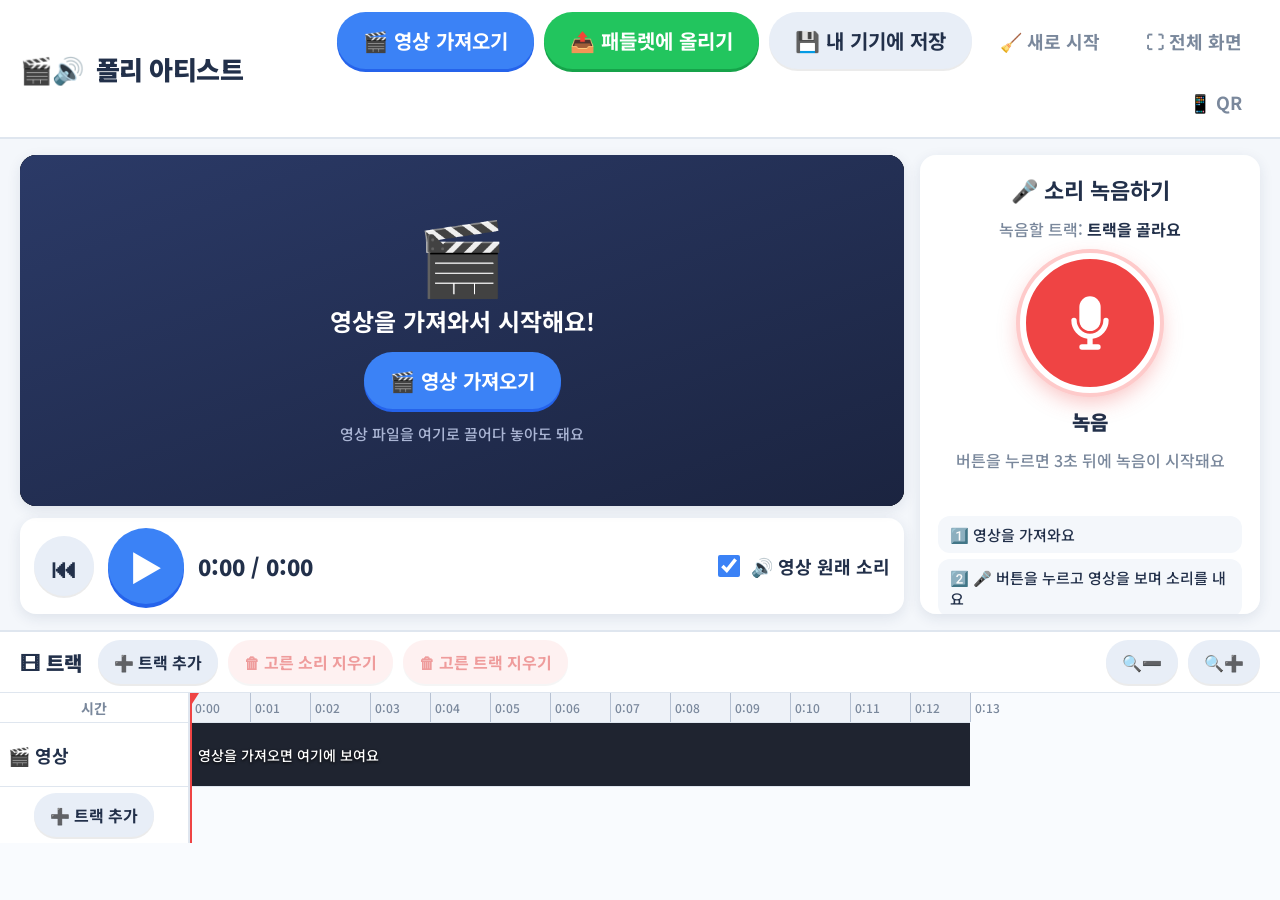
==== foley-artist.html @ 636f71c0 "QR 창에 앱 버전 표시 Co-Authored-By: Claude Fable 5.1 <noreply@anthropic.com> Claude-Session: https://claud" ====
<!DOCTYPE html>
<html lang="ko">
<head>
  <!-- 이 파일은 scripts/build-standalone.py 로 만들어진 단독 실행용입니다. 수정은 index.html / css / js 에서 하세요. -->
  <meta charset="utf-8">
  <meta name="viewport" content="width=device-width, initial-scale=1, maximum-scale=1, user-scalable=no, viewport-fit=cover">
  <meta name="theme-color" content="#3b82f6">
  <meta name="apple-mobile-web-app-capable" content="yes">
  <meta name="mobile-web-app-capable" content="yes">
  <meta name="apple-mobile-web-app-status-bar-style" content="default">
  <meta name="apple-mobile-web-app-title" content="폴리 아티스트">
  <link rel="icon" href="[data-uri]">
  <title>폴리 아티스트 - 영상에 소리 입히기</title>
  <link rel="preconnect" href="https://fonts.googleapis.com">
  <link href="https://fonts.googleapis.com/css2?family=Noto+Sans+KR:wght@500;700;900&display=swap" rel="stylesheet">
  <style>
/* ===== 폴리 아티스트 스타일 ===== */
:root {
  --bg: #f4f7fb;
  --panel: #ffffff;
  --line: #dfe6ef;
  --text: #22304a;
  --muted: #7a889c;
  --blue: #3b82f6;
  --blue-dark: #2563eb;
  --green: #22c55e;
  --green-dark: #16a34a;
  --red: #ef4444;
  --red-dark: #dc2626;
  --yellow: #fbbf24;
  --head-w: 190px;
  --radius: 16px;
  --shadow: 0 4px 14px rgba(30, 50, 90, 0.10);
}

* { box-sizing: border-box; }

html, body {
  height: 100%; margin: 0;
  overscroll-behavior: none;          /* 당겨서 새로고침 막기 */
  touch-action: manipulation;         /* 두 번 탭 확대 막기 */
  -webkit-touch-callout: none;        /* 길게 눌러도 메뉴 안 뜨게 */
  -webkit-tap-highlight-color: transparent;
}

body {
  font-family: "Noto Sans KR", "Apple SD Gothic Neo", "Malgun Gothic", system-ui, sans-serif;
  font-size: 18px;
  font-weight: 500;
  color: var(--text);
  background: var(--bg);
  display: grid;
  grid-template-rows: auto minmax(0, 1fr) min(320px, 30vh);
  grid-template-rows: auto minmax(0, 1fr) min(320px, 30dvh);
  grid-template-columns: minmax(0, 1fr);
  height: 100vh;
  height: 100dvh;
  overflow: hidden;
  -webkit-user-select: none;
  user-select: none;
}

button { font: inherit; cursor: pointer; }
input { font: inherit; }
[hidden] { display: none !important; }

/* ---------- 버튼 ---------- */
.btn {
  border: none;
  border-radius: 999px;
  padding: 10px 18px;
  background: #e8eef7;
  color: var(--text);
  font-weight: 700;
  box-shadow: 0 2px 0 rgba(0,0,0,0.08);
  transition: transform 0.08s ease, filter 0.1s ease;
  white-space: nowrap;
}
.btn:hover { filter: brightness(1.05); }
.btn:active { transform: translateY(2px) scale(0.98); box-shadow: none; }
.btn:disabled { opacity: 0.45; cursor: not-allowed; transform: none; }
.btn-big { font-size: 20px; padding: 14px 26px; }
.btn-small { font-size: 16px; padding: 10px 16px; min-height: 44px; }
.btn-blue { background: var(--blue); color: #fff; box-shadow: 0 3px 0 var(--blue-dark); }
.btn-green { background: var(--green); color: #fff; box-shadow: 0 3px 0 var(--green-dark); }
.btn-red { background: #fee2e2; color: var(--red-dark); }
.btn-ghost { background: transparent; box-shadow: none; color: var(--muted); }
.btn-ghost:hover { background: #e8eef7; }
.btn-round {
  width: 60px; height: 60px; border-radius: 50%;
  font-size: 26px; padding: 0; display: grid; place-items: center;
}
.btn-play { width: 76px; height: 76px; font-size: 34px; background: var(--blue); color: #fff; box-shadow: 0 4px 0 var(--blue-dark); }

/* ---------- 상단 바 ---------- */
.topbar {
  display: flex; align-items: center; justify-content: space-between; gap: 12px;
  padding: 12px 20px;
  background: var(--panel);
  border-bottom: 2px solid var(--line);
}
.logo { font-size: 26px; font-weight: 900; letter-spacing: -0.5px; white-space: nowrap; }
.logo-emoji { margin-right: 6px; }
.topbar-actions { display: flex; gap: 10px; align-items: center; flex-wrap: wrap; justify-content: flex-end; }

/* ---------- 작업 공간 ---------- */
.workspace {
  display: grid;
  grid-template-columns: 1fr 340px;
  gap: 16px;
  padding: 16px 20px;
  min-height: 0;
  min-width: 0;
}

.video-area { display: flex; flex-direction: column; gap: 12px; min-height: 0; }

/* 영상 무대: 남는 공간 전체. 그 안에서 .video-frame 이 영상 비율 그대로 최대 크기로 놓임 */
.video-stage {
  flex: 1; min-height: 0; min-width: 0;
  display: grid; place-items: center;
}
.video-frame {
  position: relative;
  width: 100%; height: 100%;        /* 영상이 없을 때는 무대를 다 채움. 영상이 오면 JS가 비율대로 크기를 정함 */
  background: #14161c;
  border-radius: var(--radius);
  overflow: hidden;
  box-shadow: var(--shadow);
  display: grid; place-items: center;
}
.video-frame.dragover { outline: 5px dashed var(--yellow); outline-offset: -5px; }
#video { width: 100%; height: 100%; max-width: 100%; max-height: 100%; object-fit: contain; object-position: center; display: block; background: #14161c; }
.video-frame:fullscreen { border-radius: 0; }

.video-empty {
  position: absolute; inset: 0;
  display: flex; flex-direction: column; align-items: center; justify-content: center; gap: 14px;
  color: #fff; text-align: center;
  background: linear-gradient(160deg, #2b3a67, #1b2440);
}
.big-emoji { font-size: 72px; line-height: 1; }
.empty-title { font-size: 24px; font-weight: 700; margin: 0; }
.hint { color: #aab5d4; font-size: 15px; margin: 0; }

.countdown {
  position: absolute; inset: 0;
  display: grid; place-items: center;
  font-size: 160px; font-weight: 900; color: #fff;
  text-shadow: 0 6px 30px rgba(0,0,0,0.6);
  background: rgba(0,0,0,0.35);
  animation: pop 1s ease-in-out infinite;
}
@keyframes pop { 0% { transform: scale(0.7); opacity: 0.4; } 30% { transform: scale(1.1); opacity: 1; } 100% { transform: scale(1); opacity: 1; } }

.rec-badge {
  position: absolute; top: 14px; left: 14px;
  background: var(--red); color: #fff;
  padding: 6px 14px; border-radius: 999px; font-weight: 900;
  animation: blink 1s steps(2, start) infinite;
}
@keyframes blink { to { visibility: hidden; } }

.transport {
  display: flex; align-items: center; gap: 14px;
  padding: 10px 14px;
  background: var(--panel);
  border-radius: var(--radius);
  box-shadow: var(--shadow);
}
.time { font-size: 22px; font-weight: 900; font-variant-numeric: tabular-nums; min-width: 120px; }
.toggle { margin-left: auto; display: flex; align-items: center; gap: 8px; cursor: pointer; font-weight: 700; }
.toggle input { width: 22px; height: 22px; accent-color: var(--blue); }

/* ---------- 녹음 패널 ---------- */
.record-panel {
  background: var(--panel);
  border-radius: var(--radius);
  box-shadow: var(--shadow);
  padding: 18px;
  display: flex; flex-direction: column; align-items: center; gap: 12px;
  overflow: auto;
}
.record-panel h2 { margin: 0; font-size: 22px; flex: 0 0 auto; }
.record-panel > p { flex: 0 0 auto; }
.record-target { margin: 0; color: var(--muted); font-size: 16px; text-align: center; }
.record-target span { color: var(--text); font-weight: 700; }

.record-btn {
  width: 140px; height: 140px; border-radius: 50%;
  border: 6px solid #fff;
  background: var(--red);
  box-shadow: 0 0 0 4px #fecaca, 0 8px 22px rgba(239, 68, 68, 0.35);
  display: flex; align-items: center; justify-content: center;
  flex: 0 0 auto;                      /* 패널이 낮아도 찌그러지지 않게 */
  padding: 0; position: relative;
  transition: transform 0.12s ease, background 0.2s ease;
}
.record-btn:hover { background: #f05252; }
.record-btn:active { transform: scale(0.94); }
.record-btn svg { width: 64px; height: 64px; fill: #fff; display: block; }
.record-btn .stop-icon { display: none; }
.record-btn.armed { animation: pulse 1s ease-in-out infinite; }
.record-btn.recording {
  background: #1f2937;
  animation: ring 1.2s ease-out infinite;
}
.record-btn.recording .mic-icon { display: none; }
.record-btn.recording .stop-icon { display: block; fill: var(--red); }
@keyframes pulse { 0%, 100% { transform: scale(1); } 50% { transform: scale(1.06); } }
@keyframes ring {
  0%   { box-shadow: 0 0 0 4px #fecaca, 0 0 0 8px rgba(239, 68, 68, 0.45); }
  100% { box-shadow: 0 0 0 4px #fecaca, 0 0 0 26px rgba(239, 68, 68, 0); }
}
@media (prefers-reduced-motion: reduce) {
  .record-btn.armed, .record-btn.recording, .rec-badge, .countdown { animation: none; }
}
.record-label { margin: 2px 0 0; font-size: 20px; font-weight: 900; }

.record-status { margin: 0; text-align: center; font-size: 16px; color: var(--muted); min-height: 44px; }

.meter { width: 100%; height: 18px; background: #e8eef7; border-radius: 999px; overflow: hidden; }
.meter-fill {
  height: 100%; width: 0%;
  background: linear-gradient(90deg, var(--green), var(--yellow) 70%, var(--red));
  transition: width 0.06s linear;
}

.tips { width: 100%; display: flex; flex-direction: column; gap: 6px; margin-top: auto; }
.tip { background: #f4f7fb; border-radius: 12px; padding: 8px 12px; font-size: 15px; }

/* ---------- 타임라인 ---------- */
.timeline-area {
  display: flex; flex-direction: column;
  min-width: 0; overflow: hidden;
  background: var(--panel);
  border-top: 2px solid var(--line);
  min-height: 0;
}
.timeline-toolbar {
  display: flex; align-items: center; gap: 10px;
  padding: 8px 20px;
  border-bottom: 1px solid var(--line);
}
.tl-title { font-weight: 900; font-size: 20px; margin-right: 6px; }
.spacer { flex: 1; }

.timeline-scroll { flex: 1; min-height: 0; overflow: auto; position: relative; background: #f9fbfe; touch-action: pan-x pan-y; -webkit-overflow-scrolling: touch; }
.timeline-inner { position: relative; min-width: 100%; }

.row { display: flex; position: relative; }
.track-head {
  position: sticky; left: 0; z-index: 6;
  width: var(--head-w); flex: 0 0 var(--head-w);
  background: #fff;
  border-right: 2px solid var(--line);
  border-bottom: 1px solid var(--line);
  display: flex; align-items: center; gap: 6px;
  padding: 6px 8px;
  font-weight: 700;
}
.lane {
  position: relative; flex: 0 0 auto;
  border-bottom: 1px solid var(--line);
  background-image: linear-gradient(90deg, rgba(0,0,0,0.05) 1px, transparent 1px);
}

.ruler-row { height: 30px; }
.ruler-head { font-size: 14px; color: var(--muted); justify-content: center; }
.ruler { background: #eef2f8; cursor: pointer; }
.tick { position: absolute; top: 0; bottom: 0; border-left: 1px solid #b7c2d3; font-size: 12px; color: var(--muted); padding-left: 4px; line-height: 30px; }

.video-row { height: 64px; }
.video-lane { background: #1f2430; cursor: pointer; overflow: hidden; }
.thumb { position: absolute; top: 0; height: 100%; object-fit: cover; opacity: 0.9; border-right: 1px solid rgba(255,255,255,0.15); }
.video-label { position: absolute; left: 8px; top: 50%; transform: translateY(-50%); color: #fff; font-size: 14px; pointer-events: none; text-shadow: 0 1px 3px #000; }

.track-row { height: 76px; }
.track-row.drop-target .lane { background-color: #fff7cc; }
.track-head.selected { background: #e6f0ff; box-shadow: inset 4px 0 0 var(--blue); }
.icon-btn { border: none; background: #f1f5fb; width: 44px; height: 44px; border-radius: 12px; font-size: 24px; padding: 0; flex: 0 0 auto; }
.icon-btn:active { transform: scale(0.95); }
.track-name {
  flex: 1; min-width: 0; border: none; background: transparent;
  font-weight: 700; font-size: 15px; padding: 2px 4px; border-radius: 6px;
  color: var(--text);
}
.track-name:focus { outline: 2px solid var(--blue); background: #fff; }
.track-btns { display: flex; flex-direction: row; gap: 4px; }
.mini-btn { border: none; background: #f1f5fb; font-size: 20px; width: 40px; height: 40px; padding: 0; border-radius: 10px; line-height: 1; flex: 0 0 auto; }
.mini-btn:hover { background: #e8eef7; }
.track-lane { cursor: pointer; }

.clip {
  position: absolute; top: 6px; bottom: 6px;
  border-radius: 12px;
  overflow: hidden;
  border: 3px solid rgba(0,0,0,0.12);
  cursor: grab;
  touch-action: none;
  box-shadow: 0 2px 6px rgba(0,0,0,0.12);
}
.clip.selected { border-color: var(--blue); box-shadow: 0 0 0 3px rgba(59,130,246,0.35); }
.clip.dragging { cursor: grabbing; opacity: 0.85; z-index: 3; }
.clip canvas { position: absolute; inset: 0; width: 100%; height: 100%; pointer-events: none; }
.clip-handle {
  position: absolute; top: 0; bottom: 0; width: 16px;
  cursor: ew-resize; touch-action: none; z-index: 2;
  display: flex; align-items: center; justify-content: center;
}
.clip-handle::after {
  content: ""; width: 4px; height: 40%; border-radius: 2px;
  background: rgba(0,0,0,0.35);
}
.clip-handle.left { left: 0; }
.clip-handle.right { right: 0; }
.clip.selected .clip-handle::after { background: var(--blue-dark); width: 5px; }
.clip.trimming { cursor: ew-resize; }
.clip-time {
  position: absolute; right: 8px; bottom: 4px;
  font-size: 12px; font-weight: 700; color: rgba(0,0,0,0.55);
  pointer-events: none; font-variant-numeric: tabular-nums;
}
.clip-label {
  position: absolute; left: 8px; top: 4px;
  font-size: 13px; font-weight: 700; color: rgba(0,0,0,0.7);
  pointer-events: none; white-space: nowrap;
  text-shadow: 0 1px 0 rgba(255,255,255,0.7);
}

.add-row { height: 56px; }
.add-head { justify-content: center; border-bottom: none; }
.add-lane { border-bottom: none; background: transparent; }

.playhead {
  position: absolute; top: 0; bottom: 0;
  width: 3px; margin-left: -1px;
  background: var(--red);
  z-index: 5; pointer-events: none;
}
.playhead-knob {
  position: absolute; top: 0; left: -8px;
  border-left: 9px solid transparent; border-right: 9px solid transparent;
  border-top: 14px solid var(--red);
}

/* ---------- 모달 / 토스트 ---------- */
.modal {
  position: fixed; inset: 0; z-index: 50;
  background: rgba(20, 30, 50, 0.45);
  display: grid; place-items: center;
}
.modal-box {
  background: #fff; border-radius: 24px; padding: 28px 32px;
  min-width: 340px; max-width: 90vw;
  box-shadow: 0 20px 50px rgba(0,0,0,0.3);
  display: flex; flex-direction: column; gap: 20px; align-items: center;
}
.modal-text { margin: 0; font-size: 22px; font-weight: 700; text-align: center; line-height: 1.5; }
.modal-text small { font-size: 16px; color: var(--muted); font-weight: 500; }
.modal-btns { display: flex; gap: 12px; }
.icon-grid {
  display: grid; grid-template-columns: repeat(6, 1fr); gap: 10px;
  max-width: 440px; max-height: 50vh; overflow: auto; padding: 4px;
}
.icon-choice {
  border: 3px solid transparent; background: #f1f5fb; border-radius: 14px;
  font-size: 34px; width: 60px; height: 60px; padding: 0; display: grid; place-items: center;
}
.icon-choice:active { transform: scale(0.92); }
.icon-choice.current { border-color: var(--blue); background: #e6f0ff; }
.qr-box { max-width: 420px; }
.qr-code { display: grid; place-items: center; background: #fff; padding: 8px; border-radius: 12px; }
.qr-code svg { width: min(60vw, 320px); height: auto; }
.qr-url-label { font-size: 14px; color: var(--muted); align-self: flex-start; }
.qr-warn { margin: 0; font-size: 15px; line-height: 1.5; background: #fff7cc; border-radius: 12px; padding: 10px 14px; text-align: left; }
.qr-url { width: 100%; font-size: 15px; padding: 10px 12px; border: 2px solid var(--line); border-radius: 10px; -webkit-user-select: text; user-select: text; }
.padlet-box { max-width: 480px; }
.steps { margin: 0; padding-left: 26px; font-size: 18px; line-height: 1.8; align-self: stretch; }
.padlet-btns { display: flex; flex-direction: column; gap: 10px; width: 100%; }
.padlet-btns .btn { text-align: center; text-decoration: none; display: block; }
.hint-dark { margin: 0; color: var(--muted); font-size: 15px; text-align: center; }
.version-label { margin: 0; font-size: 12px; color: var(--muted); }
.progress { width: 100%; height: 20px; background: #e8eef7; border-radius: 999px; overflow: hidden; }
.progress-fill { height: 100%; width: 0%; background: var(--green); transition: width 0.2s linear; }

.toast {
  position: fixed; left: 50%; bottom: 340px; transform: translateX(-50%);
  background: #1f2937; color: #fff;
  padding: 14px 24px; border-radius: 999px;
  font-size: 20px; font-weight: 700;
  box-shadow: 0 10px 30px rgba(0,0,0,0.3);
  z-index: 60;
  animation: toast-in 0.25s ease;
}
@keyframes toast-in { from { opacity: 0; transform: translate(-50%, 10px); } to { opacity: 1; transform: translate(-50%, 0); } }

/* ---------- 작은 화면 ---------- */
/* 낮은 화면(가로로 든 태블릿): 여백과 조작 버튼을 줄여 영상 공간 확보 */
@media (max-height: 760px) {
  .topbar { padding: 8px 16px; }
  .logo { font-size: 20px; }
  .btn-big { font-size: 17px; padding: 10px 18px; }
  .workspace { padding: 10px 16px; gap: 10px; }
  .video-area { gap: 8px; }
  .transport { padding: 6px 12px; gap: 10px; }
  .btn-round { width: 48px; height: 48px; font-size: 22px; }
  .btn-play { width: 56px; height: 56px; font-size: 26px; }
  .time { font-size: 18px; min-width: 100px; }
  .record-panel { padding: 12px; gap: 8px; }
  .record-panel h2 { font-size: 18px; }
  .record-btn { width: 96px; height: 96px; border-width: 5px; }
  .record-btn svg { width: 44px; height: 44px; }
  .record-label { font-size: 16px; }
  .record-status { min-height: 0; font-size: 14px; }
  .tips { display: none; }
  .timeline-toolbar { padding: 6px 16px; }
  .track-row { height: 64px; }
  .video-row { height: 52px; }
}

@media (max-width: 900px) {
  body { grid-template-rows: auto 1fr min(300px, 34dvh); }
  .topbar { flex-wrap: wrap; }
  .topbar-actions { flex-wrap: wrap; }
  .workspace { grid-template-columns: 1fr; grid-template-rows: auto auto; overflow: auto; }
  .video-stage { height: 52vh; height: 52dvh; flex: 0 0 auto; }
  .record-panel { flex-direction: row; flex-wrap: wrap; justify-content: center; }
  .tips { display: none; }
  .record-btn { width: 104px; height: 104px; }
  .record-btn svg { width: 48px; height: 48px; }
  .logo { font-size: 20px; }
  .btn-big { font-size: 16px; padding: 10px 16px; }
}

</style>
</head>
<body>

  <!-- 상단 바 -->
  <header class="topbar">
    <div class="logo"><span class="logo-emoji">🎬🔊</span> 폴리 아티스트</div>
    <div class="topbar-actions">
      <button id="btn-open-video" class="btn btn-big btn-blue">🎬 영상 가져오기</button>
      <button id="btn-send" class="btn btn-big btn-green">📤 패들렛에 올리기</button>
      <button id="btn-export" class="btn btn-big">💾 내 기기에 저장</button>
      <button id="btn-new" class="btn btn-ghost">🧹 새로 시작</button>
      <button id="btn-fullscreen" class="btn btn-ghost" title="전체 화면">⛶ 전체 화면</button>
      <button id="btn-qr" class="btn btn-ghost" title="접속 QR 보기">📱 QR</button>
    </div>
  </header>

  <!-- 작업 공간: 좌측 영상, 우측 녹음 패널 -->
  <main class="workspace">
    <section class="video-area">
      <div class="video-stage" id="video-stage">
      <div class="video-frame" id="video-frame">
        <video id="video" playsinline preload="auto"></video>

        <div class="video-empty" id="video-empty">
          <div class="big-emoji">🎬</div>
          <p class="empty-title">영상을 가져와서 시작해요!</p>
          <button class="btn btn-big btn-blue" id="btn-open-video-2">🎬 영상 가져오기</button>
          <p class="hint">영상 파일을 여기로 끌어다 놓아도 돼요</p>
        </div>

        <div class="countdown" id="countdown" hidden>3</div>
        <div class="rec-badge" id="rec-badge" hidden>● 녹음 중</div>
      </div>
      </div>

      <div class="transport">
        <button id="btn-start" class="btn btn-round" title="처음으로">⏮</button>
        <button id="btn-play" class="btn btn-round btn-play" title="재생">▶</button>
        <div class="time" id="time-display">0:00 / 0:00</div>
        <label class="toggle">
          <input type="checkbox" id="chk-original" checked>
          <span>🔊 영상 원래 소리</span>
        </label>
      </div>
    </section>

    <aside class="record-panel">
      <h2>🎤 소리 녹음하기</h2>
      <p class="record-target">녹음할 트랙: <span id="record-target">트랙을 골라요</span></p>

      <button id="btn-record" class="record-btn" title="녹음" aria-label="녹음">
        <svg class="mic-icon" viewBox="0 0 24 24" aria-hidden="true"><path d="M12 15a4 4 0 0 0 4-4V6a4 4 0 0 0-8 0v5a4 4 0 0 0 4 4z"/><path d="M19 11a1 1 0 0 0-2 0 5 5 0 0 1-10 0 1 1 0 0 0-2 0 7 7 0 0 0 6 6.92V20H9a1 1 0 0 0 0 2h6a1 1 0 0 0 0-2h-2v-2.08A7 7 0 0 0 19 11z"/></svg>
        <svg class="stop-icon" viewBox="0 0 24 24" aria-hidden="true"><rect x="5" y="5" width="14" height="14" rx="3"/></svg>
      </button>
      <p id="record-label" class="record-label">녹음</p>
      <p id="record-status" class="record-status">버튼을 누르면 3초 뒤에 녹음이 시작돼요</p>

      <div class="meter" title="마이크 소리 크기">
        <div id="meter-fill" class="meter-fill"></div>
      </div>

      <div class="tips">
        <div class="tip">1️⃣ 영상을 가져와요</div>
        <div class="tip">2️⃣ 🎤 버튼을 누르고 영상을 보며 소리를 내요</div>
        <div class="tip">3️⃣ 멈춤 버튼을 누르면 녹음 끝!</div>
        <div class="tip">4️⃣ ▶ 재생해서 들어 봐요</div>
      </div>
    </aside>
  </main>

  <!-- 하단 타임라인 -->
  <section class="timeline-area">
    <div class="timeline-toolbar">
      <span class="tl-title">🎞 트랙</span>
      <button id="btn-add-track" class="btn btn-small">➕ 트랙 추가</button>
      <button id="btn-del-clip" class="btn btn-small btn-red" disabled>🗑 고른 소리 지우기</button>
      <button id="btn-del-track" class="btn btn-small btn-red" disabled>🗑 고른 트랙 지우기</button>
      <span class="spacer"></span>
      <button id="btn-zoom-out" class="btn btn-small" title="작게 보기">🔍➖</button>
      <button id="btn-zoom-in" class="btn btn-small" title="크게 보기">🔍➕</button>
    </div>

    <div class="timeline-scroll" id="timeline-scroll">
      <div class="timeline-inner" id="timeline-inner">
        <div class="row ruler-row">
          <div class="track-head ruler-head">시간</div>
          <div class="lane ruler" id="ruler"></div>
        </div>
        <div class="row video-row">
          <div class="track-head video-head">🎬 영상</div>
          <div class="lane video-lane" id="video-lane"></div>
        </div>
        <div id="tracks"></div>
        <div class="row add-row">
          <div class="track-head add-head">
            <button id="btn-add-track-2" class="btn btn-small">➕ 트랙 추가</button>
          </div>
          <div class="lane add-lane"></div>
        </div>
        <div class="playhead" id="playhead"><div class="playhead-knob"></div></div>
      </div>
    </div>
  </section>

  <!-- 물어보기 창 -->
  <div class="modal" id="modal" hidden>
    <div class="modal-box">
      <p id="modal-text" class="modal-text"></p>
      <div class="modal-btns">
        <button id="modal-ok" class="btn btn-big btn-blue">네</button>
        <button id="modal-cancel" class="btn btn-big btn-ghost">아니요</button>
      </div>
    </div>
  </div>

  <!-- 내보내기 진행 창 -->
  <div class="modal" id="export-overlay" hidden>
    <div class="modal-box">
      <p class="modal-text">⏳ 작품을 만드는 중이에요…<br><small>영상이 끝날 때까지 잠깐 기다려요</small></p>
      <div class="progress"><div id="export-progress" class="progress-fill"></div></div>
      <div class="modal-btns">
        <button id="export-cancel" class="btn btn-ghost">그만두기</button>
      </div>
    </div>
  </div>

  <!-- 트랙 그림 고르기 -->
  <div class="modal" id="icon-modal" hidden>
    <div class="modal-box">
      <p class="modal-text">트랙 그림을 골라요</p>
      <div class="icon-grid" id="icon-grid"></div>
      <div class="modal-btns">
        <button id="icon-cancel" class="btn btn-big btn-ghost">닫기</button>
      </div>
    </div>
  </div>

  <!-- 접속 QR -->
  <div class="modal" id="qr-modal" hidden>
    <div class="modal-box qr-box">
      <p class="modal-text">📱 QR을 찍으면 이 앱이 열려요</p>
      <div id="qr-code" class="qr-code"></div>
      <p id="qr-warn" class="qr-warn" hidden>⚠️ 지금은 파일을 내 컴퓨터에서 직접 연 상태라, 이 주소로는 다른 기기가 들어올 수 없어요.<br>앱을 인터넷에 올린 주소(예: https://…github.io/Foley-artist/)를 아래에 적으면 QR이 만들어져요.</p>
      <label class="qr-url-label" for="qr-url">앱 주소 (학생이 들어올 주소)</label>
      <input id="qr-url" class="qr-url" type="url" placeholder="https://..." spellcheck="false">
      <label class="qr-url-label" for="qr-padlet">패들렛 주소 (선택) · 넣으면 학생 화면에 "패들렛 열기" 버튼이 생겨요</label>
      <input id="qr-padlet" class="qr-url" type="url" placeholder="https://padlet.com/..." spellcheck="false">
      <div class="modal-btns">
        <button id="qr-close" class="btn btn-big btn-blue">닫기</button>
      </div>
      <p class="version-label">앱 버전 <span id="app-version"></span></p>
    </div>
  </div>

  <!-- 패들렛에 올리기 안내 -->
  <div class="modal" id="padlet-modal" hidden>
    <div class="modal-box padlet-box">
      <p class="modal-text">🎉 작품 파일을 저장했어요!</p>
      <ol class="steps">
        <li><b>패들렛</b>을 열어요</li>
        <li><b>➕</b> 버튼을 누르고 <b>파일 올리기</b>를 골라요</li>
        <li>방금 저장한 <b>폴리아티스트_작품</b> 파일을 골라요</li>
      </ol>
      <div class="padlet-btns">
        <a id="padlet-open" class="btn btn-big btn-blue" target="_blank" rel="noopener" hidden>🌐 패들렛 열기</a>
        <button id="padlet-save" class="btn btn-big">💾 파일 다시 저장</button>
      </div>
      <p id="padlet-nolink" class="hint-dark" hidden>선생님이 알려 준 패들렛 주소로 들어가서 올려요</p>
      <div class="modal-btns">
        <button id="padlet-close" class="btn btn-ghost">닫기</button>
      </div>
    </div>
  </div>

  <!-- 보내기 진행 -->
  <div class="modal" id="send-overlay" hidden>
    <div class="modal-box">
      <p class="modal-text" id="send-text">🎬 작품을 만드는 중이에요…</p>
      <div class="progress"><div id="send-progress" class="progress-fill"></div></div>
      <div class="modal-btns">
        <button id="send-cancel" class="btn btn-ghost">그만두기</button>
      </div>
    </div>
  </div>

  <div id="toast" class="toast" hidden></div>
  <input type="file" id="file-input" accept="video/*" hidden>

  <script>
//---------------------------------------------------------------------
//
// QR Code Generator for JavaScript
//
// Copyright (c) 2009 Kazuhiko Arase
//
// URL: http://www.d-project.com/
//
// Licensed under the MIT license:
//  http://www.opensource.org/licenses/mit-license.php
//
// The word 'QR Code' is registered trademark of
// DENSO WAVE INCORPORATED
//  http://www.denso-wave.com/qrcode/faqpatent-e.html
//
//---------------------------------------------------------------------

var qrcode = function() {

  //---------------------------------------------------------------------
  // qrcode
  //---------------------------------------------------------------------

  /**
   * qrcode
   * @param typeNumber 1 to 40
   * @param errorCorrectionLevel 'L','M','Q','H'
   */
  var qrcode = function(typeNumber, errorCorrectionLevel) {

    var PAD0 = 0xEC;
    var PAD1 = 0x11;

    var _typeNumber = typeNumber;
    var _errorCorrectionLevel = QRErrorCorrectionLevel[errorCorrectionLevel];
    var _modules = null;
    var _moduleCount = 0;
    var _dataCache = null;
    var _dataList = [];

    var _this = {};

    var makeImpl = function(test, maskPattern) {

      _moduleCount = _typeNumber * 4 + 17;
      _modules = function(moduleCount) {
        var modules = new Array(moduleCount);
        for (var row = 0; row < moduleCount; row += 1) {
          modules[row] = new Array(moduleCount);
          for (var col = 0; col < moduleCount; col += 1) {
            modules[row][col] = null;
          }
        }
        return modules;
      }(_moduleCount);

      setupPositionProbePattern(0, 0);
      setupPositionProbePattern(_moduleCount - 7, 0);
      setupPositionProbePattern(0, _moduleCount - 7);
      setupPositionAdjustPattern();
      setupTimingPattern();
      setupTypeInfo(test, maskPattern);

      if (_typeNumber >= 7) {
        setupTypeNumber(test);
      }

      if (_dataCache == null) {
        _dataCache = createData(_typeNumber, _errorCorrectionLevel, _dataList);
      }

      mapData(_dataCache, maskPattern);
    };

    var setupPositionProbePattern = function(row, col) {

      for (var r = -1; r <= 7; r += 1) {

        if (row + r <= -1 || _moduleCount <= row + r) continue;

        for (var c = -1; c <= 7; c += 1) {

          if (col + c <= -1 || _moduleCount <= col + c) continue;

          if ( (0 <= r && r <= 6 && (c == 0 || c == 6) )
              || (0 <= c && c <= 6 && (r == 0 || r == 6) )
              || (2 <= r && r <= 4 && 2 <= c && c <= 4) ) {
            _modules[row + r][col + c] = true;
          } else {
            _modules[row + r][col + c] = false;
          }
        }
      }
    };

    var getBestMaskPattern = function() {

      var minLostPoint = 0;
      var pattern = 0;

      for (var i = 0; i < 8; i += 1) {

        makeImpl(true, i);

        var lostPoint = QRUtil.getLostPoint(_this);

        if (i == 0 || minLostPoint > lostPoint) {
          minLostPoint = lostPoint;
          pattern = i;
        }
      }

      return pattern;
    };

    var setupTimingPattern = function() {

      for (var r = 8; r < _moduleCount - 8; r += 1) {
        if (_modules[r][6] != null) {
          continue;
        }
        _modules[r][6] = (r % 2 == 0);
      }

      for (var c = 8; c < _moduleCount - 8; c += 1) {
        if (_modules[6][c] != null) {
          continue;
        }
        _modules[6][c] = (c % 2 == 0);
      }
    };

    var setupPositionAdjustPattern = function() {

      var pos = QRUtil.getPatternPosition(_typeNumber);

      for (var i = 0; i < pos.length; i += 1) {

        for (var j = 0; j < pos.length; j += 1) {

          var row = pos[i];
          var col = pos[j];

          if (_modules[row][col] != null) {
            continue;
          }

          for (var r = -2; r <= 2; r += 1) {

            for (var c = -2; c <= 2; c += 1) {

              if (r == -2 || r == 2 || c == -2 || c == 2
                  || (r == 0 && c == 0) ) {
                _modules[row + r][col + c] = true;
              } else {
                _modules[row + r][col + c] = false;
              }
            }
          }
        }
      }
    };

    var setupTypeNumber = function(test) {

      var bits = QRUtil.getBCHTypeNumber(_typeNumber);

      for (var i = 0; i < 18; i += 1) {
        var mod = (!test && ( (bits >> i) & 1) == 1);
        _modules[Math.floor(i / 3)][i % 3 + _moduleCount - 8 - 3] = mod;
      }

      for (var i = 0; i < 18; i += 1) {
        var mod = (!test && ( (bits >> i) & 1) == 1);
        _modules[i % 3 + _moduleCount - 8 - 3][Math.floor(i / 3)] = mod;
      }
    };

    var setupTypeInfo = function(test, maskPattern) {

      var data = (_errorCorrectionLevel << 3) | maskPattern;
      var bits = QRUtil.getBCHTypeInfo(data);

      // vertical
      for (var i = 0; i < 15; i += 1) {

        var mod = (!test && ( (bits >> i) & 1) == 1);

        if (i < 6) {
          _modules[i][8] = mod;
        } else if (i < 8) {
          _modules[i + 1][8] = mod;
        } else {
          _modules[_moduleCount - 15 + i][8] = mod;
        }
      }

      // horizontal
      for (var i = 0; i < 15; i += 1) {

        var mod = (!test && ( (bits >> i) & 1) == 1);

        if (i < 8) {
          _modules[8][_moduleCount - i - 1] = mod;
        } else if (i < 9) {
          _modules[8][15 - i - 1 + 1] = mod;
        } else {
          _modules[8][15 - i - 1] = mod;
        }
      }

      // fixed module
      _modules[_moduleCount - 8][8] = (!test);
    };

    var mapData = function(data, maskPattern) {

      var inc = -1;
      var row = _moduleCount - 1;
      var bitIndex = 7;
      var byteIndex = 0;
      var maskFunc = QRUtil.getMaskFunction(maskPattern);

      for (var col = _moduleCount - 1; col > 0; col -= 2) {

        if (col == 6) col -= 1;

        while (true) {

          for (var c = 0; c < 2; c += 1) {

            if (_modules[row][col - c] == null) {

              var dark = false;

              if (byteIndex < data.length) {
                dark = ( ( (data[byteIndex] >>> bitIndex) & 1) == 1);
              }

              var mask = maskFunc(row, col - c);

              if (mask) {
                dark = !dark;
              }

              _modules[row][col - c] = dark;
              bitIndex -= 1;

              if (bitIndex == -1) {
                byteIndex += 1;
                bitIndex = 7;
              }
            }
          }

          row += inc;

          if (row < 0 || _moduleCount <= row) {
            row -= inc;
            inc = -inc;
            break;
          }
        }
      }
    };

    var createBytes = function(buffer, rsBlocks) {

      var offset = 0;

      var maxDcCount = 0;
      var maxEcCount = 0;

      var dcdata = new Array(rsBlocks.length);
      var ecdata = new Array(rsBlocks.length);

      for (var r = 0; r < rsBlocks.length; r += 1) {

        var dcCount = rsBlocks[r].dataCount;
        var ecCount = rsBlocks[r].totalCount - dcCount;

        maxDcCount = Math.max(maxDcCount, dcCount);
        maxEcCount = Math.max(maxEcCount, ecCount);

        dcdata[r] = new Array(dcCount);

        for (var i = 0; i < dcdata[r].length; i += 1) {
          dcdata[r][i] = 0xff & buffer.getBuffer()[i + offset];
        }
        offset += dcCount;

        var rsPoly = QRUtil.getErrorCorrectPolynomial(ecCount);
        var rawPoly = qrPolynomial(dcdata[r], rsPoly.getLength() - 1);

        var modPoly = rawPoly.mod(rsPoly);
        ecdata[r] = new Array(rsPoly.getLength() - 1);
        for (var i = 0; i < ecdata[r].length; i += 1) {
          var modIndex = i + modPoly.getLength() - ecdata[r].length;
          ecdata[r][i] = (modIndex >= 0)? modPoly.getAt(modIndex) : 0;
        }
      }

      var totalCodeCount = 0;
      for (var i = 0; i < rsBlocks.length; i += 1) {
        totalCodeCount += rsBlocks[i].totalCount;
      }

      var data = new Array(totalCodeCount);
      var index = 0;

      for (var i = 0; i < maxDcCount; i += 1) {
        for (var r = 0; r < rsBlocks.length; r += 1) {
          if (i < dcdata[r].length) {
            data[index] = dcdata[r][i];
            index += 1;
          }
        }
      }

      for (var i = 0; i < maxEcCount; i += 1) {
        for (var r = 0; r < rsBlocks.length; r += 1) {
          if (i < ecdata[r].length) {
            data[index] = ecdata[r][i];
            index += 1;
          }
        }
      }

      return data;
    };

    var createData = function(typeNumber, errorCorrectionLevel, dataList) {

      var rsBlocks = QRRSBlock.getRSBlocks(typeNumber, errorCorrectionLevel);

      var buffer = qrBitBuffer();

      for (var i = 0; i < dataList.length; i += 1) {
        var data = dataList[i];
        buffer.put(data.getMode(), 4);
        buffer.put(data.getLength(), QRUtil.getLengthInBits(data.getMode(), typeNumber) );
        data.write(buffer);
      }

      // calc num max data.
      var totalDataCount = 0;
      for (var i = 0; i < rsBlocks.length; i += 1) {
        totalDataCount += rsBlocks[i].dataCount;
      }

      if (buffer.getLengthInBits() > totalDataCount * 8) {
        throw 'code length overflow. ('
          + buffer.getLengthInBits()
          + '>'
          + totalDataCount * 8
          + ')';
      }

      // end code
      if (buffer.getLengthInBits() + 4 <= totalDataCount * 8) {
        buffer.put(0, 4);
      }

      // padding
      while (buffer.getLengthInBits() % 8 != 0) {
        buffer.putBit(false);
      }

      // padding
      while (true) {

        if (buffer.getLengthInBits() >= totalDataCount * 8) {
          break;
        }
        buffer.put(PAD0, 8);

        if (buffer.getLengthInBits() >= totalDataCount * 8) {
          break;
        }
        buffer.put(PAD1, 8);
      }

      return createBytes(buffer, rsBlocks);
    };

    _this.addData = function(data, mode) {

      mode = mode || 'Byte';

      var newData = null;

      switch(mode) {
      case 'Numeric' :
        newData = qrNumber(data);
        break;
      case 'Alphanumeric' :
        newData = qrAlphaNum(data);
        break;
      case 'Byte' :
        newData = qr8BitByte(data);
        break;
      case 'Kanji' :
        newData = qrKanji(data);
        break;
      default :
        throw 'mode:' + mode;
      }

      _dataList.push(newData);
      _dataCache = null;
    };

    _this.isDark = function(row, col) {
      if (row < 0 || _moduleCount <= row || col < 0 || _moduleCount <= col) {
        throw row + ',' + col;
      }
      return _modules[row][col];
    };

    _this.getModuleCount = function() {
      return _moduleCount;
    };

    _this.make = function() {
      if (_typeNumber < 1) {
        var typeNumber = 1;

        for (; typeNumber < 40; typeNumber++) {
          var rsBlocks = QRRSBlock.getRSBlocks(typeNumber, _errorCorrectionLevel);
          var buffer = qrBitBuffer();

          for (var i = 0; i < _dataList.length; i++) {
            var data = _dataList[i];
            buffer.put(data.getMode(), 4);
            buffer.put(data.getLength(), QRUtil.getLengthInBits(data.getMode(), typeNumber) );
            data.write(buffer);
          }

          var totalDataCount = 0;
          for (var i = 0; i < rsBlocks.length; i++) {
            totalDataCount += rsBlocks[i].dataCount;
          }

          if (buffer.getLengthInBits() <= totalDataCount * 8) {
            break;
          }
        }

        _typeNumber = typeNumber;
      }

      makeImpl(false, getBestMaskPattern() );
    };

    _this.createTableTag = function(cellSize, margin) {

      cellSize = cellSize || 2;
      margin = (typeof margin == 'undefined')? cellSize * 4 : margin;

      var qrHtml = '';

      qrHtml += '<table style="';
      qrHtml += ' border-width: 0px; border-style: none;';
      qrHtml += ' border-collapse: collapse;';
      qrHtml += ' padding: 0px; margin: ' + margin + 'px;';
      qrHtml += '">';
      qrHtml += '<tbody>';

      for (var r = 0; r < _this.getModuleCount(); r += 1) {

        qrHtml += '<tr>';

        for (var c = 0; c < _this.getModuleCount(); c += 1) {
          qrHtml += '<td style="';
          qrHtml += ' border-width: 0px; border-style: none;';
          qrHtml += ' border-collapse: collapse;';
          qrHtml += ' padding: 0px; margin: 0px;';
          qrHtml += ' width: ' + cellSize + 'px;';
          qrHtml += ' height: ' + cellSize + 'px;';
          qrHtml += ' background-color: ';
          qrHtml += _this.isDark(r, c)? '#000000' : '#ffffff';
          qrHtml += ';';
          qrHtml += '"/>';
        }

        qrHtml += '</tr>';
      }

      qrHtml += '</tbody>';
      qrHtml += '</table>';

      return qrHtml;
    };

    _this.createSvgTag = function(cellSize, margin, alt, title) {

      var opts = {};
      if (typeof arguments[0] == 'object') {
        // Called by options.
        opts = arguments[0];
        // overwrite cellSize and margin.
        cellSize = opts.cellSize;
        margin = opts.margin;
        alt = opts.alt;
        title = opts.title;
      }

      cellSize = cellSize || 2;
      margin = (typeof margin == 'undefined')? cellSize * 4 : margin;

      // Compose alt property surrogate
      alt = (typeof alt === 'string') ? {text: alt} : alt || {};
      alt.text = alt.text || null;
      alt.id = (alt.text) ? alt.id || 'qrcode-description' : null;

      // Compose title property surrogate
      title = (typeof title === 'string') ? {text: title} : title || {};
      title.text = title.text || null;
      title.id = (title.text) ? title.id || 'qrcode-title' : null;

      var size = _this.getModuleCount() * cellSize + margin * 2;
      var c, mc, r, mr, qrSvg='', rect;

      rect = 'l' + cellSize + ',0 0,' + cellSize +
        ' -' + cellSize + ',0 0,-' + cellSize + 'z ';

      qrSvg += '<svg version="1.1" xmlns="http://www.w3.org/2000/svg"';
      qrSvg += !opts.scalable ? ' width="' + size + 'px" height="' + size + 'px"' : '';
      qrSvg += ' viewBox="0 0 ' + size + ' ' + size + '" ';
      qrSvg += ' preserveAspectRatio="xMinYMin meet"';
      qrSvg += (title.text || alt.text) ? ' role="img" aria-labelledby="' +
          escapeXml([title.id, alt.id].join(' ').trim() ) + '"' : '';
      qrSvg += '>';
      qrSvg += (title.text) ? '<title id="' + escapeXml(title.id) + '">' +
          escapeXml(title.text) + '</title>' : '';
      qrSvg += (alt.text) ? '<description id="' + escapeXml(alt.id) + '">' +
          escapeXml(alt.text) + '</description>' : '';
      qrSvg += '<rect width="100%" height="100%" fill="white" cx="0" cy="0"/>';
      qrSvg += '<path d="';

      for (r = 0; r < _this.getModuleCount(); r += 1) {
        mr = r * cellSize + margin;
        for (c = 0; c < _this.getModuleCount(); c += 1) {
          if (_this.isDark(r, c) ) {
            mc = c*cellSize+margin;
            qrSvg += 'M' + mc + ',' + mr + rect;
          }
        }
      }

      qrSvg += '" stroke="transparent" fill="black"/>';
      qrSvg += '</svg>';

      return qrSvg;
    };

    _this.createDataURL = function(cellSize, margin) {

      cellSize = cellSize || 2;
      margin = (typeof margin == 'undefined')? cellSize * 4 : margin;

      var size = _this.getModuleCount() * cellSize + margin * 2;
      var min = margin;
      var max = size - margin;

      return createDataURL(size, size, function(x, y) {
        if (min <= x && x < max && min <= y && y < max) {
          var c = Math.floor( (x - min) / cellSize);
          var r = Math.floor( (y - min) / cellSize);
          return _this.isDark(r, c)? 0 : 1;
        } else {
          return 1;
        }
      } );
    };

    _this.createImgTag = function(cellSize, margin, alt) {

      cellSize = cellSize || 2;
      margin = (typeof margin == 'undefined')? cellSize * 4 : margin;

      var size = _this.getModuleCount() * cellSize + margin * 2;

      var img = '';
      img += '<img';
      img += '\u0020src="';
      img += _this.createDataURL(cellSize, margin);
      img += '"';
      img += '\u0020width="';
      img += size;
      img += '"';
      img += '\u0020height="';
      img += size;
      img += '"';
      if (alt) {
        img += '\u0020alt="';
        img += escapeXml(alt);
        img += '"';
      }
      img += '/>';

      return img;
    };

    var escapeXml = function(s) {
      var escaped = '';
      for (var i = 0; i < s.length; i += 1) {
        var c = s.charAt(i);
        switch(c) {
        case '<': escaped += '&lt;'; break;
        case '>': escaped += '&gt;'; break;
        case '&': escaped += '&amp;'; break;
        case '"': escaped += '&quot;'; break;
        default : escaped += c; break;
        }
      }
      return escaped;
    };

    var _createHalfASCII = function(margin) {
      var cellSize = 1;
      margin = (typeof margin == 'undefined')? cellSize * 2 : margin;

      var size = _this.getModuleCount() * cellSize + margin * 2;
      var min = margin;
      var max = size - margin;

      var y, x, r1, r2, p;

      var blocks = {
        '██': '█',
        '█ ': '▀',
        ' █': '▄',
        '  ': ' '
      };

      var blocksLastLineNoMargin = {
        '██': '▀',
        '█ ': '▀',
        ' █': ' ',
        '  ': ' '
      };

      var ascii = '';
      for (y = 0; y < size; y += 2) {
        r1 = Math.floor((y - min) / cellSize);
        r2 = Math.floor((y + 1 - min) / cellSize);
        for (x = 0; x < size; x += 1) {
          p = '█';

          if (min <= x && x < max && min <= y && y < max && _this.isDark(r1, Math.floor((x - min) / cellSize))) {
            p = ' ';
          }

          if (min <= x && x < max && min <= y+1 && y+1 < max && _this.isDark(r2, Math.floor((x - min) / cellSize))) {
            p += ' ';
          }
          else {
            p += '█';
          }

          // Output 2 characters per pixel, to create full square. 1 character per pixels gives only half width of square.
          ascii += (margin < 1 && y+1 >= max) ? blocksLastLineNoMargin[p] : blocks[p];
        }

        ascii += '\n';
      }

      if (size % 2 && margin > 0) {
        return ascii.substring(0, ascii.length - size - 1) + Array(size+1).join('▀');
      }

      return ascii.substring(0, ascii.length-1);
    };

    _this.createASCII = function(cellSize, margin) {
      cellSize = cellSize || 1;

      if (cellSize < 2) {
        return _createHalfASCII(margin);
      }

      cellSize -= 1;
      margin = (typeof margin == 'undefined')? cellSize * 2 : margin;

      var size = _this.getModuleCount() * cellSize + margin * 2;
      var min = margin;
      var max = size - margin;

      var y, x, r, p;

      var white = Array(cellSize+1).join('██');
      var black = Array(cellSize+1).join('  ');

      var ascii = '';
      var line = '';
      for (y = 0; y < size; y += 1) {
        r = Math.floor( (y - min) / cellSize);
        line = '';
        for (x = 0; x < size; x += 1) {
          p = 1;

          if (min <= x && x < max && min <= y && y < max && _this.isDark(r, Math.floor((x - min) / cellSize))) {
            p = 0;
          }

          // Output 2 characters per pixel, to create full square. 1 character per pixels gives only half width of square.
          line += p ? white : black;
        }

        for (r = 0; r < cellSize; r += 1) {
          ascii += line + '\n';
        }
      }

      return ascii.substring(0, ascii.length-1);
    };

    _this.renderTo2dContext = function(context, cellSize) {
      cellSize = cellSize || 2;
      var length = _this.getModuleCount();
      for (var row = 0; row < length; row++) {
        for (var col = 0; col < length; col++) {
          context.fillStyle = _this.isDark(row, col) ? 'black' : 'white';
          context.fillRect(row * cellSize, col * cellSize, cellSize, cellSize);
        }
      }
    }

    return _this;
  };

  //---------------------------------------------------------------------
  // qrcode.stringToBytes
  //---------------------------------------------------------------------

  qrcode.stringToBytesFuncs = {
    'default' : function(s) {
      var bytes = [];
      for (var i = 0; i < s.length; i += 1) {
        var c = s.charCodeAt(i);
        bytes.push(c & 0xff);
      }
      return bytes;
    }
  };

  qrcode.stringToBytes = qrcode.stringToBytesFuncs['default'];

  //---------------------------------------------------------------------
  // qrcode.createStringToBytes
  //---------------------------------------------------------------------

  /**
   * @param unicodeData base64 string of byte array.
   * [16bit Unicode],[16bit Bytes], ...
   * @param numChars
   */
  qrcode.createStringToBytes = function(unicodeData, numChars) {

    // create conversion map.

    var unicodeMap = function() {

      var bin = base64DecodeInputStream(unicodeData);
      var read = function() {
        var b = bin.read();
        if (b == -1) throw 'eof';
        return b;
      };

      var count = 0;
      var unicodeMap = {};
      while (true) {
        var b0 = bin.read();
        if (b0 == -1) break;
        var b1 = read();
        var b2 = read();
        var b3 = read();
        var k = String.fromCharCode( (b0 << 8) | b1);
        var v = (b2 << 8) | b3;
        unicodeMap[k] = v;
        count += 1;
      }
      if (count != numChars) {
        throw count + ' != ' + numChars;
      }

      return unicodeMap;
    }();

    var unknownChar = '?'.charCodeAt(0);

    return function(s) {
      var bytes = [];
      for (var i = 0; i < s.length; i += 1) {
        var c = s.charCodeAt(i);
        if (c < 128) {
          bytes.push(c);
        } else {
          var b = unicodeMap[s.charAt(i)];
          if (typeof b == 'number') {
            if ( (b & 0xff) == b) {
              // 1byte
              bytes.push(b);
            } else {
              // 2bytes
              bytes.push(b >>> 8);
              bytes.push(b & 0xff);
            }
          } else {
            bytes.push(unknownChar);
          }
        }
      }
      return bytes;
    };
  };

  //---------------------------------------------------------------------
  // QRMode
  //---------------------------------------------------------------------

  var QRMode = {
    MODE_NUMBER :    1 << 0,
    MODE_ALPHA_NUM : 1 << 1,
    MODE_8BIT_BYTE : 1 << 2,
    MODE_KANJI :     1 << 3
  };

  //---------------------------------------------------------------------
  // QRErrorCorrectionLevel
  //---------------------------------------------------------------------

  var QRErrorCorrectionLevel = {
    L : 1,
    M : 0,
    Q : 3,
    H : 2
  };

  //---------------------------------------------------------------------
  // QRMaskPattern
  //---------------------------------------------------------------------

  var QRMaskPattern = {
    PATTERN000 : 0,
    PATTERN001 : 1,
    PATTERN010 : 2,
    PATTERN011 : 3,
    PATTERN100 : 4,
    PATTERN101 : 5,
    PATTERN110 : 6,
    PATTERN111 : 7
  };

  //---------------------------------------------------------------------
  // QRUtil
  //---------------------------------------------------------------------

  var QRUtil = function() {

    var PATTERN_POSITION_TABLE = [
      [],
      [6, 18],
      [6, 22],
      [6, 26],
      [6, 30],
      [6, 34],
      [6, 22, 38],
      [6, 24, 42],
      [6, 26, 46],
      [6, 28, 50],
      [6, 30, 54],
      [6, 32, 58],
      [6, 34, 62],
      [6, 26, 46, 66],
      [6, 26, 48, 70],
      [6, 26, 50, 74],
      [6, 30, 54, 78],
      [6, 30, 56, 82],
      [6, 30, 58, 86],
      [6, 34, 62, 90],
      [6, 28, 50, 72, 94],
      [6, 26, 50, 74, 98],
      [6, 30, 54, 78, 102],
      [6, 28, 54, 80, 106],
      [6, 32, 58, 84, 110],
      [6, 30, 58, 86, 114],
      [6, 34, 62, 90, 118],
      [6, 26, 50, 74, 98, 122],
      [6, 30, 54, 78, 102, 126],
      [6, 26, 52, 78, 104, 130],
      [6, 30, 56, 82, 108, 134],
      [6, 34, 60, 86, 112, 138],
      [6, 30, 58, 86, 114, 142],
      [6, 34, 62, 90, 118, 146],
      [6, 30, 54, 78, 102, 126, 150],
      [6, 24, 50, 76, 102, 128, 154],
      [6, 28, 54, 80, 106, 132, 158],
      [6, 32, 58, 84, 110, 136, 162],
      [6, 26, 54, 82, 110, 138, 166],
      [6, 30, 58, 86, 114, 142, 170]
    ];
    var G15 = (1 << 10) | (1 << 8) | (1 << 5) | (1 << 4) | (1 << 2) | (1 << 1) | (1 << 0);
    var G18 = (1 << 12) | (1 << 11) | (1 << 10) | (1 << 9) | (1 << 8) | (1 << 5) | (1 << 2) | (1 << 0);
    var G15_MASK = (1 << 14) | (1 << 12) | (1 << 10) | (1 << 4) | (1 << 1);

    var _this = {};

    var getBCHDigit = function(data) {
      var digit = 0;
      while (data != 0) {
        digit += 1;
        data >>>= 1;
      }
      return digit;
    };

    _this.getBCHTypeInfo = function(data) {
      var d = data << 10;
      while (getBCHDigit(d) - getBCHDigit(G15) >= 0) {
        d ^= (G15 << (getBCHDigit(d) - getBCHDigit(G15) ) );
      }
      return ( (data << 10) | d) ^ G15_MASK;
    };

    _this.getBCHTypeNumber = function(data) {
      var d = data << 12;
      while (getBCHDigit(d) - getBCHDigit(G18) >= 0) {
        d ^= (G18 << (getBCHDigit(d) - getBCHDigit(G18) ) );
      }
      return (data << 12) | d;
    };

    _this.getPatternPosition = function(typeNumber) {
      return PATTERN_POSITION_TABLE[typeNumber - 1];
    };

    _this.getMaskFunction = function(maskPattern) {

      switch (maskPattern) {

      case QRMaskPattern.PATTERN000 :
        return function(i, j) { return (i + j) % 2 == 0; };
      case QRMaskPattern.PATTERN001 :
        return function(i, j) { return i % 2 == 0; };
      case QRMaskPattern.PATTERN010 :
        return function(i, j) { return j % 3 == 0; };
      case QRMaskPattern.PATTERN011 :
        return function(i, j) { return (i + j) % 3 == 0; };
      case QRMaskPattern.PATTERN100 :
        return function(i, j) { return (Math.floor(i / 2) + Math.floor(j / 3) ) % 2 == 0; };
      case QRMaskPattern.PATTERN101 :
        return function(i, j) { return (i * j) % 2 + (i * j) % 3 == 0; };
      case QRMaskPattern.PATTERN110 :
        return function(i, j) { return ( (i * j) % 2 + (i * j) % 3) % 2 == 0; };
      case QRMaskPattern.PATTERN111 :
        return function(i, j) { return ( (i * j) % 3 + (i + j) % 2) % 2 == 0; };

      default :
        throw 'bad maskPattern:' + maskPattern;
      }
    };

    _this.getErrorCorrectPolynomial = function(errorCorrectLength) {
      var a = qrPolynomial([1], 0);
      for (var i = 0; i < errorCorrectLength; i += 1) {
        a = a.multiply(qrPolynomial([1, QRMath.gexp(i)], 0) );
      }
      return a;
    };

    _this.getLengthInBits = function(mode, type) {

      if (1 <= type && type < 10) {

        // 1 - 9

        switch(mode) {
        case QRMode.MODE_NUMBER    : return 10;
        case QRMode.MODE_ALPHA_NUM : return 9;
        case QRMode.MODE_8BIT_BYTE : return 8;
        case QRMode.MODE_KANJI     : return 8;
        default :
          throw 'mode:' + mode;
        }

      } else if (type < 27) {

        // 10 - 26

        switch(mode) {
        case QRMode.MODE_NUMBER    : return 12;
        case QRMode.MODE_ALPHA_NUM : return 11;
        case QRMode.MODE_8BIT_BYTE : return 16;
        case QRMode.MODE_KANJI     : return 10;
        default :
          throw 'mode:' + mode;
        }

      } else if (type < 41) {

        // 27 - 40

        switch(mode) {
        case QRMode.MODE_NUMBER    : return 14;
        case QRMode.MODE_ALPHA_NUM : return 13;
        case QRMode.MODE_8BIT_BYTE : return 16;
        case QRMode.MODE_KANJI     : return 12;
        default :
          throw 'mode:' + mode;
        }

      } else {
        throw 'type:' + type;
      }
    };

    _this.getLostPoint = function(qrcode) {

      var moduleCount = qrcode.getModuleCount();

      var lostPoint = 0;

      // LEVEL1

      for (var row = 0; row < moduleCount; row += 1) {
        for (var col = 0; col < moduleCount; col += 1) {

          var sameCount = 0;
          var dark = qrcode.isDark(row, col);

          for (var r = -1; r <= 1; r += 1) {

            if (row + r < 0 || moduleCount <= row + r) {
              continue;
            }

            for (var c = -1; c <= 1; c += 1) {

              if (col + c < 0 || moduleCount <= col + c) {
                continue;
              }

              if (r == 0 && c == 0) {
                continue;
              }

              if (dark == qrcode.isDark(row + r, col + c) ) {
                sameCount += 1;
              }
            }
          }

          if (sameCount > 5) {
            lostPoint += (3 + sameCount - 5);
          }
        }
      };

      // LEVEL2

      for (var row = 0; row < moduleCount - 1; row += 1) {
        for (var col = 0; col < moduleCount - 1; col += 1) {
          var count = 0;
          if (qrcode.isDark(row, col) ) count += 1;
          if (qrcode.isDark(row + 1, col) ) count += 1;
          if (qrcode.isDark(row, col + 1) ) count += 1;
          if (qrcode.isDark(row + 1, col + 1) ) count += 1;
          if (count == 0 || count == 4) {
            lostPoint += 3;
          }
        }
      }

      // LEVEL3

      for (var row = 0; row < moduleCount; row += 1) {
        for (var col = 0; col < moduleCount - 6; col += 1) {
          if (qrcode.isDark(row, col)
              && !qrcode.isDark(row, col + 1)
              &&  qrcode.isDark(row, col + 2)
              &&  qrcode.isDark(row, col + 3)
              &&  qrcode.isDark(row, col + 4)
              && !qrcode.isDark(row, col + 5)
              &&  qrcode.isDark(row, col + 6) ) {
            lostPoint += 40;
          }
        }
      }

      for (var col = 0; col < moduleCount; col += 1) {
        for (var row = 0; row < moduleCount - 6; row += 1) {
          if (qrcode.isDark(row, col)
              && !qrcode.isDark(row + 1, col)
              &&  qrcode.isDark(row + 2, col)
              &&  qrcode.isDark(row + 3, col)
              &&  qrcode.isDark(row + 4, col)
              && !qrcode.isDark(row + 5, col)
              &&  qrcode.isDark(row + 6, col) ) {
            lostPoint += 40;
          }
        }
      }

      // LEVEL4

      var darkCount = 0;

      for (var col = 0; col < moduleCount; col += 1) {
        for (var row = 0; row < moduleCount; row += 1) {
          if (qrcode.isDark(row, col) ) {
            darkCount += 1;
          }
        }
      }

      var ratio = Math.abs(100 * darkCount / moduleCount / moduleCount - 50) / 5;
      lostPoint += ratio * 10;

      return lostPoint;
    };

    return _this;
  }();

  //---------------------------------------------------------------------
  // QRMath
  //---------------------------------------------------------------------

  var QRMath = function() {

    var EXP_TABLE = new Array(256);
    var LOG_TABLE = new Array(256);

    // initialize tables
    for (var i = 0; i < 8; i += 1) {
      EXP_TABLE[i] = 1 << i;
    }
    for (var i = 8; i < 256; i += 1) {
      EXP_TABLE[i] = EXP_TABLE[i - 4]
        ^ EXP_TABLE[i - 5]
        ^ EXP_TABLE[i - 6]
        ^ EXP_TABLE[i - 8];
    }
    for (var i = 0; i < 255; i += 1) {
      LOG_TABLE[EXP_TABLE[i] ] = i;
    }

    var _this = {};

    _this.glog = function(n) {

      if (n < 1) {
        throw 'glog(' + n + ')';
      }

      return LOG_TABLE[n];
    };

    _this.gexp = function(n) {

      while (n < 0) {
        n += 255;
      }

      while (n >= 256) {
        n -= 255;
      }

      return EXP_TABLE[n];
    };

    return _this;
  }();

  //---------------------------------------------------------------------
  // qrPolynomial
  //---------------------------------------------------------------------

  function qrPolynomial(num, shift) {

    if (typeof num.length == 'undefined') {
      throw num.length + '/' + shift;
    }

    var _num = function() {
      var offset = 0;
      while (offset < num.length && num[offset] == 0) {
        offset += 1;
      }
      var _num = new Array(num.length - offset + shift);
      for (var i = 0; i < num.length - offset; i += 1) {
        _num[i] = num[i + offset];
      }
      return _num;
    }();

    var _this = {};

    _this.getAt = function(index) {
      return _num[index];
    };

    _this.getLength = function() {
      return _num.length;
    };

    _this.multiply = function(e) {

      var num = new Array(_this.getLength() + e.getLength() - 1);

      for (var i = 0; i < _this.getLength(); i += 1) {
        for (var j = 0; j < e.getLength(); j += 1) {
          num[i + j] ^= QRMath.gexp(QRMath.glog(_this.getAt(i) ) + QRMath.glog(e.getAt(j) ) );
        }
      }

      return qrPolynomial(num, 0);
    };

    _this.mod = function(e) {

      if (_this.getLength() - e.getLength() < 0) {
        return _this;
      }

      var ratio = QRMath.glog(_this.getAt(0) ) - QRMath.glog(e.getAt(0) );

      var num = new Array(_this.getLength() );
      for (var i = 0; i < _this.getLength(); i += 1) {
        num[i] = _this.getAt(i);
      }

      for (var i = 0; i < e.getLength(); i += 1) {
        num[i] ^= QRMath.gexp(QRMath.glog(e.getAt(i) ) + ratio);
      }

      // recursive call
      return qrPolynomial(num, 0).mod(e);
    };

    return _this;
  };

  //---------------------------------------------------------------------
  // QRRSBlock
  //---------------------------------------------------------------------

  var QRRSBlock = function() {

    var RS_BLOCK_TABLE = [

      // L
      // M
      // Q
      // H

      // 1
      [1, 26, 19],
      [1, 26, 16],
      [1, 26, 13],
      [1, 26, 9],

      // 2
      [1, 44, 34],
      [1, 44, 28],
      [1, 44, 22],
      [1, 44, 16],

      // 3
      [1, 70, 55],
      [1, 70, 44],
      [2, 35, 17],
      [2, 35, 13],

      // 4
      [1, 100, 80],
      [2, 50, 32],
      [2, 50, 24],
      [4, 25, 9],

      // 5
      [1, 134, 108],
      [2, 67, 43],
      [2, 33, 15, 2, 34, 16],
      [2, 33, 11, 2, 34, 12],

      // 6
      [2, 86, 68],
      [4, 43, 27],
      [4, 43, 19],
      [4, 43, 15],

      // 7
      [2, 98, 78],
      [4, 49, 31],
      [2, 32, 14, 4, 33, 15],
      [4, 39, 13, 1, 40, 14],

      // 8
      [2, 121, 97],
      [2, 60, 38, 2, 61, 39],
      [4, 40, 18, 2, 41, 19],
      [4, 40, 14, 2, 41, 15],

      // 9
      [2, 146, 116],
      [3, 58, 36, 2, 59, 37],
      [4, 36, 16, 4, 37, 17],
      [4, 36, 12, 4, 37, 13],

      // 10
      [2, 86, 68, 2, 87, 69],
      [4, 69, 43, 1, 70, 44],
      [6, 43, 19, 2, 44, 20],
      [6, 43, 15, 2, 44, 16],

      // 11
      [4, 101, 81],
      [1, 80, 50, 4, 81, 51],
      [4, 50, 22, 4, 51, 23],
      [3, 36, 12, 8, 37, 13],

      // 12
      [2, 116, 92, 2, 117, 93],
      [6, 58, 36, 2, 59, 37],
      [4, 46, 20, 6, 47, 21],
      [7, 42, 14, 4, 43, 15],

      // 13
      [4, 133, 107],
      [8, 59, 37, 1, 60, 38],
      [8, 44, 20, 4, 45, 21],
      [12, 33, 11, 4, 34, 12],

      // 14
      [3, 145, 115, 1, 146, 116],
      [4, 64, 40, 5, 65, 41],
      [11, 36, 16, 5, 37, 17],
      [11, 36, 12, 5, 37, 13],

      // 15
      [5, 109, 87, 1, 110, 88],
      [5, 65, 41, 5, 66, 42],
      [5, 54, 24, 7, 55, 25],
      [11, 36, 12, 7, 37, 13],

      // 16
      [5, 122, 98, 1, 123, 99],
      [7, 73, 45, 3, 74, 46],
      [15, 43, 19, 2, 44, 20],
      [3, 45, 15, 13, 46, 16],

      // 17
      [1, 135, 107, 5, 136, 108],
      [10, 74, 46, 1, 75, 47],
      [1, 50, 22, 15, 51, 23],
      [2, 42, 14, 17, 43, 15],

      // 18
      [5, 150, 120, 1, 151, 121],
      [9, 69, 43, 4, 70, 44],
      [17, 50, 22, 1, 51, 23],
      [2, 42, 14, 19, 43, 15],

      // 19
      [3, 141, 113, 4, 142, 114],
      [3, 70, 44, 11, 71, 45],
      [17, 47, 21, 4, 48, 22],
      [9, 39, 13, 16, 40, 14],

      // 20
      [3, 135, 107, 5, 136, 108],
      [3, 67, 41, 13, 68, 42],
      [15, 54, 24, 5, 55, 25],
      [15, 43, 15, 10, 44, 16],

      // 21
      [4, 144, 116, 4, 145, 117],
      [17, 68, 42],
      [17, 50, 22, 6, 51, 23],
      [19, 46, 16, 6, 47, 17],

      // 22
      [2, 139, 111, 7, 140, 112],
      [17, 74, 46],
      [7, 54, 24, 16, 55, 25],
      [34, 37, 13],

      // 23
      [4, 151, 121, 5, 152, 122],
      [4, 75, 47, 14, 76, 48],
      [11, 54, 24, 14, 55, 25],
      [16, 45, 15, 14, 46, 16],

      // 24
      [6, 147, 117, 4, 148, 118],
      [6, 73, 45, 14, 74, 46],
      [11, 54, 24, 16, 55, 25],
      [30, 46, 16, 2, 47, 17],

      // 25
      [8, 132, 106, 4, 133, 107],
      [8, 75, 47, 13, 76, 48],
      [7, 54, 24, 22, 55, 25],
      [22, 45, 15, 13, 46, 16],

      // 26
      [10, 142, 114, 2, 143, 115],
      [19, 74, 46, 4, 75, 47],
      [28, 50, 22, 6, 51, 23],
      [33, 46, 16, 4, 47, 17],

      // 27
      [8, 152, 122, 4, 153, 123],
      [22, 73, 45, 3, 74, 46],
      [8, 53, 23, 26, 54, 24],
      [12, 45, 15, 28, 46, 16],

      // 28
      [3, 147, 117, 10, 148, 118],
      [3, 73, 45, 23, 74, 46],
      [4, 54, 24, 31, 55, 25],
      [11, 45, 15, 31, 46, 16],

      // 29
      [7, 146, 116, 7, 147, 117],
      [21, 73, 45, 7, 74, 46],
      [1, 53, 23, 37, 54, 24],
      [19, 45, 15, 26, 46, 16],

      // 30
      [5, 145, 115, 10, 146, 116],
      [19, 75, 47, 10, 76, 48],
      [15, 54, 24, 25, 55, 25],
      [23, 45, 15, 25, 46, 16],

      // 31
      [13, 145, 115, 3, 146, 116],
      [2, 74, 46, 29, 75, 47],
      [42, 54, 24, 1, 55, 25],
      [23, 45, 15, 28, 46, 16],

      // 32
      [17, 145, 115],
      [10, 74, 46, 23, 75, 47],
      [10, 54, 24, 35, 55, 25],
      [19, 45, 15, 35, 46, 16],

      // 33
      [17, 145, 115, 1, 146, 116],
      [14, 74, 46, 21, 75, 47],
      [29, 54, 24, 19, 55, 25],
      [11, 45, 15, 46, 46, 16],

      // 34
      [13, 145, 115, 6, 146, 116],
      [14, 74, 46, 23, 75, 47],
      [44, 54, 24, 7, 55, 25],
      [59, 46, 16, 1, 47, 17],

      // 35
      [12, 151, 121, 7, 152, 122],
      [12, 75, 47, 26, 76, 48],
      [39, 54, 24, 14, 55, 25],
      [22, 45, 15, 41, 46, 16],

      // 36
      [6, 151, 121, 14, 152, 122],
      [6, 75, 47, 34, 76, 48],
      [46, 54, 24, 10, 55, 25],
      [2, 45, 15, 64, 46, 16],

      // 37
      [17, 152, 122, 4, 153, 123],
      [29, 74, 46, 14, 75, 47],
      [49, 54, 24, 10, 55, 25],
      [24, 45, 15, 46, 46, 16],

      // 38
      [4, 152, 122, 18, 153, 123],
      [13, 74, 46, 32, 75, 47],
      [48, 54, 24, 14, 55, 25],
      [42, 45, 15, 32, 46, 16],

      // 39
      [20, 147, 117, 4, 148, 118],
      [40, 75, 47, 7, 76, 48],
      [43, 54, 24, 22, 55, 25],
      [10, 45, 15, 67, 46, 16],

      // 40
      [19, 148, 118, 6, 149, 119],
      [18, 75, 47, 31, 76, 48],
      [34, 54, 24, 34, 55, 25],
      [20, 45, 15, 61, 46, 16]
    ];

    var qrRSBlock = function(totalCount, dataCount) {
      var _this = {};
      _this.totalCount = totalCount;
      _this.dataCount = dataCount;
      return _this;
    };

    var _this = {};

    var getRsBlockTable = function(typeNumber, errorCorrectionLevel) {

      switch(errorCorrectionLevel) {
      case QRErrorCorrectionLevel.L :
        return RS_BLOCK_TABLE[(typeNumber - 1) * 4 + 0];
      case QRErrorCorrectionLevel.M :
        return RS_BLOCK_TABLE[(typeNumber - 1) * 4 + 1];
      case QRErrorCorrectionLevel.Q :
        return RS_BLOCK_TABLE[(typeNumber - 1) * 4 + 2];
      case QRErrorCorrectionLevel.H :
        return RS_BLOCK_TABLE[(typeNumber - 1) * 4 + 3];
      default :
        return undefined;
      }
    };

    _this.getRSBlocks = function(typeNumber, errorCorrectionLevel) {

      var rsBlock = getRsBlockTable(typeNumber, errorCorrectionLevel);

      if (typeof rsBlock == 'undefined') {
        throw 'bad rs block @ typeNumber:' + typeNumber +
            '/errorCorrectionLevel:' + errorCorrectionLevel;
      }

      var length = rsBlock.length / 3;

      var list = [];

      for (var i = 0; i < length; i += 1) {

        var count = rsBlock[i * 3 + 0];
        var totalCount = rsBlock[i * 3 + 1];
        var dataCount = rsBlock[i * 3 + 2];

        for (var j = 0; j < count; j += 1) {
          list.push(qrRSBlock(totalCount, dataCount) );
        }
      }

      return list;
    };

    return _this;
  }();

  //---------------------------------------------------------------------
  // qrBitBuffer
  //---------------------------------------------------------------------

  var qrBitBuffer = function() {

    var _buffer = [];
    var _length = 0;

    var _this = {};

    _this.getBuffer = function() {
      return _buffer;
    };

    _this.getAt = function(index) {
      var bufIndex = Math.floor(index / 8);
      return ( (_buffer[bufIndex] >>> (7 - index % 8) ) & 1) == 1;
    };

    _this.put = function(num, length) {
      for (var i = 0; i < length; i += 1) {
        _this.putBit( ( (num >>> (length - i - 1) ) & 1) == 1);
      }
    };

    _this.getLengthInBits = function() {
      return _length;
    };

    _this.putBit = function(bit) {

      var bufIndex = Math.floor(_length / 8);
      if (_buffer.length <= bufIndex) {
        _buffer.push(0);
      }

      if (bit) {
        _buffer[bufIndex] |= (0x80 >>> (_length % 8) );
      }

      _length += 1;
    };

    return _this;
  };

  //---------------------------------------------------------------------
  // qrNumber
  //---------------------------------------------------------------------

  var qrNumber = function(data) {

    var _mode = QRMode.MODE_NUMBER;
    var _data = data;

    var _this = {};

    _this.getMode = function() {
      return _mode;
    };

    _this.getLength = function(buffer) {
      return _data.length;
    };

    _this.write = function(buffer) {

      var data = _data;

      var i = 0;

      while (i + 2 < data.length) {
        buffer.put(strToNum(data.substring(i, i + 3) ), 10);
        i += 3;
      }

      if (i < data.length) {
        if (data.length - i == 1) {
          buffer.put(strToNum(data.substring(i, i + 1) ), 4);
        } else if (data.length - i == 2) {
          buffer.put(strToNum(data.substring(i, i + 2) ), 7);
        }
      }
    };

    var strToNum = function(s) {
      var num = 0;
      for (var i = 0; i < s.length; i += 1) {
        num = num * 10 + chatToNum(s.charAt(i) );
      }
      return num;
    };

    var chatToNum = function(c) {
      if ('0' <= c && c <= '9') {
        return c.charCodeAt(0) - '0'.charCodeAt(0);
      }
      throw 'illegal char :' + c;
    };

    return _this;
  };

  //---------------------------------------------------------------------
  // qrAlphaNum
  //---------------------------------------------------------------------

  var qrAlphaNum = function(data) {

    var _mode = QRMode.MODE_ALPHA_NUM;
    var _data = data;

    var _this = {};

    _this.getMode = function() {
      return _mode;
    };

    _this.getLength = function(buffer) {
      return _data.length;
    };

    _this.write = function(buffer) {

      var s = _data;

      var i = 0;

      while (i + 1 < s.length) {
        buffer.put(
          getCode(s.charAt(i) ) * 45 +
          getCode(s.charAt(i + 1) ), 11);
        i += 2;
      }

      if (i < s.length) {
        buffer.put(getCode(s.charAt(i) ), 6);
      }
    };

    var getCode = function(c) {

      if ('0' <= c && c <= '9') {
        return c.charCodeAt(0) - '0'.charCodeAt(0);
      } else if ('A' <= c && c <= 'Z') {
        return c.charCodeAt(0) - 'A'.charCodeAt(0) + 10;
      } else {
        switch (c) {
        case ' ' : return 36;
        case '$' : return 37;
        case '%' : return 38;
        case '*' : return 39;
        case '+' : return 40;
        case '-' : return 41;
        case '.' : return 42;
        case '/' : return 43;
        case ':' : return 44;
        default :
          throw 'illegal char :' + c;
        }
      }
    };

    return _this;
  };

  //---------------------------------------------------------------------
  // qr8BitByte
  //---------------------------------------------------------------------

  var qr8BitByte = function(data) {

    var _mode = QRMode.MODE_8BIT_BYTE;
    var _data = data;
    var _bytes = qrcode.stringToBytes(data);

    var _this = {};

    _this.getMode = function() {
      return _mode;
    };

    _this.getLength = function(buffer) {
      return _bytes.length;
    };

    _this.write = function(buffer) {
      for (var i = 0; i < _bytes.length; i += 1) {
        buffer.put(_bytes[i], 8);
      }
    };

    return _this;
  };

  //---------------------------------------------------------------------
  // qrKanji
  //---------------------------------------------------------------------

  var qrKanji = function(data) {

    var _mode = QRMode.MODE_KANJI;
    var _data = data;

    var stringToBytes = qrcode.stringToBytesFuncs['SJIS'];
    if (!stringToBytes) {
      throw 'sjis not supported.';
    }
    !function(c, code) {
      // self test for sjis support.
      var test = stringToBytes(c);
      if (test.length != 2 || ( (test[0] << 8) | test[1]) != code) {
        throw 'sjis not supported.';
      }
    }('\u53cb', 0x9746);

    var _bytes = stringToBytes(data);

    var _this = {};

    _this.getMode = function() {
      return _mode;
    };

    _this.getLength = function(buffer) {
      return ~~(_bytes.length / 2);
    };

    _this.write = function(buffer) {

      var data = _bytes;

      var i = 0;

      while (i + 1 < data.length) {

        var c = ( (0xff & data[i]) << 8) | (0xff & data[i + 1]);

        if (0x8140 <= c && c <= 0x9FFC) {
          c -= 0x8140;
        } else if (0xE040 <= c && c <= 0xEBBF) {
          c -= 0xC140;
        } else {
          throw 'illegal char at ' + (i + 1) + '/' + c;
        }

        c = ( (c >>> 8) & 0xff) * 0xC0 + (c & 0xff);

        buffer.put(c, 13);

        i += 2;
      }

      if (i < data.length) {
        throw 'illegal char at ' + (i + 1);
      }
    };

    return _this;
  };

  //=====================================================================
  // GIF Support etc.
  //

  //---------------------------------------------------------------------
  // byteArrayOutputStream
  //---------------------------------------------------------------------

  var byteArrayOutputStream = function() {

    var _bytes = [];

    var _this = {};

    _this.writeByte = function(b) {
      _bytes.push(b & 0xff);
    };

    _this.writeShort = function(i) {
      _this.writeByte(i);
      _this.writeByte(i >>> 8);
    };

    _this.writeBytes = function(b, off, len) {
      off = off || 0;
      len = len || b.length;
      for (var i = 0; i < len; i += 1) {
        _this.writeByte(b[i + off]);
      }
    };

    _this.writeString = function(s) {
      for (var i = 0; i < s.length; i += 1) {
        _this.writeByte(s.charCodeAt(i) );
      }
    };

    _this.toByteArray = function() {
      return _bytes;
    };

    _this.toString = function() {
      var s = '';
      s += '[';
      for (var i = 0; i < _bytes.length; i += 1) {
        if (i > 0) {
          s += ',';
        }
        s += _bytes[i];
      }
      s += ']';
      return s;
    };

    return _this;
  };

  //---------------------------------------------------------------------
  // base64EncodeOutputStream
  //---------------------------------------------------------------------

  var base64EncodeOutputStream = function() {

    var _buffer = 0;
    var _buflen = 0;
    var _length = 0;
    var _base64 = '';

    var _this = {};

    var writeEncoded = function(b) {
      _base64 += String.fromCharCode(encode(b & 0x3f) );
    };

    var encode = function(n) {
      if (n < 0) {
        // error.
      } else if (n < 26) {
        return 0x41 + n;
      } else if (n < 52) {
        return 0x61 + (n - 26);
      } else if (n < 62) {
        return 0x30 + (n - 52);
      } else if (n == 62) {
        return 0x2b;
      } else if (n == 63) {
        return 0x2f;
      }
      throw 'n:' + n;
    };

    _this.writeByte = function(n) {

      _buffer = (_buffer << 8) | (n & 0xff);
      _buflen += 8;
      _length += 1;

      while (_buflen >= 6) {
        writeEncoded(_buffer >>> (_buflen - 6) );
        _buflen -= 6;
      }
    };

    _this.flush = function() {

      if (_buflen > 0) {
        writeEncoded(_buffer << (6 - _buflen) );
        _buffer = 0;
        _buflen = 0;
      }

      if (_length % 3 != 0) {
        // padding
        var padlen = 3 - _length % 3;
        for (var i = 0; i < padlen; i += 1) {
          _base64 += '=';
        }
      }
    };

    _this.toString = function() {
      return _base64;
    };

    return _this;
  };

  //---------------------------------------------------------------------
  // base64DecodeInputStream
  //---------------------------------------------------------------------

  var base64DecodeInputStream = function(str) {

    var _str = str;
    var _pos = 0;
    var _buffer = 0;
    var _buflen = 0;

    var _this = {};

    _this.read = function() {

      while (_buflen < 8) {

        if (_pos >= _str.length) {
          if (_buflen == 0) {
            return -1;
          }
          throw 'unexpected end of file./' + _buflen;
        }

        var c = _str.charAt(_pos);
        _pos += 1;

        if (c == '=') {
          _buflen = 0;
          return -1;
        } else if (c.match(/^\s$/) ) {
          // ignore if whitespace.
          continue;
        }

        _buffer = (_buffer << 6) | decode(c.charCodeAt(0) );
        _buflen += 6;
      }

      var n = (_buffer >>> (_buflen - 8) ) & 0xff;
      _buflen -= 8;
      return n;
    };

    var decode = function(c) {
      if (0x41 <= c && c <= 0x5a) {
        return c - 0x41;
      } else if (0x61 <= c && c <= 0x7a) {
        return c - 0x61 + 26;
      } else if (0x30 <= c && c <= 0x39) {
        return c - 0x30 + 52;
      } else if (c == 0x2b) {
        return 62;
      } else if (c == 0x2f) {
        return 63;
      } else {
        throw 'c:' + c;
      }
    };

    return _this;
  };

  //---------------------------------------------------------------------
  // gifImage (B/W)
  //---------------------------------------------------------------------

  var gifImage = function(width, height) {

    var _width = width;
    var _height = height;
    var _data = new Array(width * height);

    var _this = {};

    _this.setPixel = function(x, y, pixel) {
      _data[y * _width + x] = pixel;
    };

    _this.write = function(out) {

      //---------------------------------
      // GIF Signature

      out.writeString('GIF87a');

      //---------------------------------
      // Screen Descriptor

      out.writeShort(_width);
      out.writeShort(_height);

      out.writeByte(0x80); // 2bit
      out.writeByte(0);
      out.writeByte(0);

      //---------------------------------
      // Global Color Map

      // black
      out.writeByte(0x00);
      out.writeByte(0x00);
      out.writeByte(0x00);

      // white
      out.writeByte(0xff);
      out.writeByte(0xff);
      out.writeByte(0xff);

      //---------------------------------
      // Image Descriptor

      out.writeString(',');
      out.writeShort(0);
      out.writeShort(0);
      out.writeShort(_width);
      out.writeShort(_height);
      out.writeByte(0);

      //---------------------------------
      // Local Color Map

      //---------------------------------
      // Raster Data

      var lzwMinCodeSize = 2;
      var raster = getLZWRaster(lzwMinCodeSize);

      out.writeByte(lzwMinCodeSize);

      var offset = 0;

      while (raster.length - offset > 255) {
        out.writeByte(255);
        out.writeBytes(raster, offset, 255);
        offset += 255;
      }

      out.writeByte(raster.length - offset);
      out.writeBytes(raster, offset, raster.length - offset);
      out.writeByte(0x00);

      //---------------------------------
      // GIF Terminator
      out.writeString(';');
    };

    var bitOutputStream = function(out) {

      var _out = out;
      var _bitLength = 0;
      var _bitBuffer = 0;

      var _this = {};

      _this.write = function(data, length) {

        if ( (data >>> length) != 0) {
          throw 'length over';
        }

        while (_bitLength + length >= 8) {
          _out.writeByte(0xff & ( (data << _bitLength) | _bitBuffer) );
          length -= (8 - _bitLength);
          data >>>= (8 - _bitLength);
          _bitBuffer = 0;
          _bitLength = 0;
        }

        _bitBuffer = (data << _bitLength) | _bitBuffer;
        _bitLength = _bitLength + length;
      };

      _this.flush = function() {
        if (_bitLength > 0) {
          _out.writeByte(_bitBuffer);
        }
      };

      return _this;
    };

    var getLZWRaster = function(lzwMinCodeSize) {

      var clearCode = 1 << lzwMinCodeSize;
      var endCode = (1 << lzwMinCodeSize) + 1;
      var bitLength = lzwMinCodeSize + 1;

      // Setup LZWTable
      var table = lzwTable();

      for (var i = 0; i < clearCode; i += 1) {
        table.add(String.fromCharCode(i) );
      }
      table.add(String.fromCharCode(clearCode) );
      table.add(String.fromCharCode(endCode) );

      var byteOut = byteArrayOutputStream();
      var bitOut = bitOutputStream(byteOut);

      // clear code
      bitOut.write(clearCode, bitLength);

      var dataIndex = 0;

      var s = String.fromCharCode(_data[dataIndex]);
      dataIndex += 1;

      while (dataIndex < _data.length) {

        var c = String.fromCharCode(_data[dataIndex]);
        dataIndex += 1;

        if (table.contains(s + c) ) {

          s = s + c;

        } else {

          bitOut.write(table.indexOf(s), bitLength);

          if (table.size() < 0xfff) {

            if (table.size() == (1 << bitLength) ) {
              bitLength += 1;
            }

            table.add(s + c);
          }

          s = c;
        }
      }

      bitOut.write(table.indexOf(s), bitLength);

      // end code
      bitOut.write(endCode, bitLength);

      bitOut.flush();

      return byteOut.toByteArray();
    };

    var lzwTable = function() {

      var _map = {};
      var _size = 0;

      var _this = {};

      _this.add = function(key) {
        if (_this.contains(key) ) {
          throw 'dup key:' + key;
        }
        _map[key] = _size;
        _size += 1;
      };

      _this.size = function() {
        return _size;
      };

      _this.indexOf = function(key) {
        return _map[key];
      };

      _this.contains = function(key) {
        return typeof _map[key] != 'undefined';
      };

      return _this;
    };

    return _this;
  };

  var createDataURL = function(width, height, getPixel) {
    var gif = gifImage(width, height);
    for (var y = 0; y < height; y += 1) {
      for (var x = 0; x < width; x += 1) {
        gif.setPixel(x, y, getPixel(x, y) );
      }
    }

    var b = byteArrayOutputStream();
    gif.write(b);

    var base64 = base64EncodeOutputStream();
    var bytes = b.toByteArray();
    for (var i = 0; i < bytes.length; i += 1) {
      base64.writeByte(bytes[i]);
    }
    base64.flush();

    return 'data:image/gif;base64,' + base64;
  };

  //---------------------------------------------------------------------
  // returns qrcode function.

  return qrcode;
}();

// multibyte support
!function() {

  qrcode.stringToBytesFuncs['UTF-8'] = function(s) {
    // http://stackoverflow.com/questions/18729405/how-to-convert-utf8-string-to-byte-array
    function toUTF8Array(str) {
      var utf8 = [];
      for (var i=0; i < str.length; i++) {
        var charcode = str.charCodeAt(i);
        if (charcode < 0x80) utf8.push(charcode);
        else if (charcode < 0x800) {
          utf8.push(0xc0 | (charcode >> 6),
              0x80 | (charcode & 0x3f));
        }
        else if (charcode < 0xd800 || charcode >= 0xe000) {
          utf8.push(0xe0 | (charcode >> 12),
              0x80 | ((charcode>>6) & 0x3f),
              0x80 | (charcode & 0x3f));
        }
        // surrogate pair
        else {
          i++;
          // UTF-16 encodes 0x10000-0x10FFFF by
          // subtracting 0x10000 and splitting the
          // 20 bits of 0x0-0xFFFFF into two halves
          charcode = 0x10000 + (((charcode & 0x3ff)<<10)
            | (str.charCodeAt(i) & 0x3ff));
          utf8.push(0xf0 | (charcode >>18),
              0x80 | ((charcode>>12) & 0x3f),
              0x80 | ((charcode>>6) & 0x3f),
              0x80 | (charcode & 0x3f));
        }
      }
      return utf8;
    }
    return toUTF8Array(s);
  };

}();

(function (factory) {
  if (typeof define === 'function' && define.amd) {
      define([], factory);
  } else if (typeof exports === 'object') {
      module.exports = factory();
  }
}(function () {
    return qrcode;
}));

</script>
  <script>
/* ============================================================
   폴리 아티스트 — 초등학생용 "영상에 소리 입히기" 웹앱
   (빌드 없이 동작하는 순수 JavaScript)
   ============================================================ */
(() => {
  'use strict';

  /* ---------- 유틸 ---------- */
  const $ = (sel) => document.querySelector(sel);
  const uid = () => Math.random().toString(36).slice(2, 10);
  const clamp = (v, a, b) => Math.max(a, Math.min(b, v));
  const fmt = (s) => {
    s = Math.max(0, Number.isFinite(s) ? s : 0);
    const m = Math.floor(s / 60);
    const r = Math.floor(s % 60);
    return `${m}:${String(r).padStart(2, '0')}`;
  };
  const wait = (ms) => new Promise((r) => setTimeout(r, ms));

  const APP_VERSION = '2026.10.21-9';   // 수정할 때마다 올림. QR 창에 표시돼 어떤 판인지 확인용
  const HEAD_W = 190;
  const TRACK_ICONS = ['🎤', '🥁', '👏', '👣', '🐶', '🐱', '🚗', '🌧️', '🔔', '💥', '🎵', '🐦'];
  // 그림 고르기 창에 나오는 전체 목록
  const ICON_CHOICES = [
    '🎤', '🥁', '🎸', '🎹', '🎺', '🔔', '🎵', '👏', '👣', '🏃', '🚪', '🔑',
    '🐶', '🐱', '🐦', '🐸', '🐴', '🦁', '🐮', '🐷', '🐔', '🐝', '🦆', '🐘',
    '🚗', '🚂', '✈️', '🚁', '🚲', '🚀', '⛵', '🚨', '🌧️', '⛈️', '💨', '🌊',
    '🔥', '💥', '⚡', '❄️', '🍳', '🥤', '🍎', '🎉', '⚽', '🏀', '😂', '😱',
    '📞', '⏰', '🔨', '✂️', '📣', '🎃', '👻', '🤖', '🦖', '🐉',
  ];
  const TRACK_COLORS = ['#FFB3AE', '#FFD9A3', '#FFF3A3', '#CFF5B0', '#A9E2FF', '#CFC0FF', '#FFC6DD', '#B3F5E6'];

  /* ---------- 화면 요소 ---------- */
  const els = {
    video: $('#video'),
    videoFrame: $('#video-frame'),
    videoStage: $('#video-stage'),
    videoEmpty: $('#video-empty'),
    countdown: $('#countdown'),
    recBadge: $('#rec-badge'),
    btnPlay: $('#btn-play'),
    btnStart: $('#btn-start'),
    timeDisplay: $('#time-display'),
    chkOriginal: $('#chk-original'),
    btnRecord: $('#btn-record'),
    recordStatus: $('#record-status'),
    recordTarget: $('#record-target'),
    meterFill: $('#meter-fill'),
    btnAddTrack: $('#btn-add-track'),
    btnAddTrack2: $('#btn-add-track-2'),
    btnDelClip: $('#btn-del-clip'),
    btnDelTrack: $('#btn-del-track'),
    btnQr: $('#btn-qr'),
    btnFullscreen: $('#btn-fullscreen'),
    iconModal: $('#icon-modal'),
    iconGrid: $('#icon-grid'),
    iconCancel: $('#icon-cancel'),
    qrModal: $('#qr-modal'),
    qrCode: $('#qr-code'),
    qrUrl: $('#qr-url'),
    qrClose: $('#qr-close'),
    qrWarn: $('#qr-warn'),
    btnSend: $('#btn-send'),
    recordLabel: $('#record-label'),
    padletModal: $('#padlet-modal'),
    padletOpen: $('#padlet-open'),
    padletSave: $('#padlet-save'),
    padletNolink: $('#padlet-nolink'),
    padletClose: $('#padlet-close'),
    sendOverlay: $('#send-overlay'),
    sendText: $('#send-text'),
    sendProgress: $('#send-progress'),
    sendCancel: $('#send-cancel'),
    qrPadlet: $('#qr-padlet'),
    btnZoomIn: $('#btn-zoom-in'),
    btnZoomOut: $('#btn-zoom-out'),
    tlScroll: $('#timeline-scroll'),
    tlInner: $('#timeline-inner'),
    ruler: $('#ruler'),
    videoLane: $('#video-lane'),
    tracks: $('#tracks'),
    playhead: $('#playhead'),
    fileInput: $('#file-input'),
    btnOpenVideo: $('#btn-open-video'),
    btnOpenVideo2: $('#btn-open-video-2'),
    btnExport: $('#btn-export'),
    btnNew: $('#btn-new'),
    modal: $('#modal'),
    modalText: $('#modal-text'),
    modalOk: $('#modal-ok'),
    modalCancel: $('#modal-cancel'),
    exportOverlay: $('#export-overlay'),
    exportProgress: $('#export-progress'),
    exportCancel: $('#export-cancel'),
    toast: $('#toast'),
  };

  /* ---------- 상태 ---------- */
  const state = {
    videoBlob: null,
    videoName: '',
    videoUrl: '',
    duration: 0,
    tracks: [],        // { id, name, icon, color, muted }
    clips: [],         // { id, trackId, start, duration, name, blob, buffer, peaks }
    selectedTrackId: null,
    selectedClipId: null,
    pps: 60,           // 1초당 픽셀
    playing: false,
    recording: false,
    exporting: false,
    thumbs: [],        // { t, url }
    thumbInterval: 1,
  };

  /* ---------- 오디오 엔진 ---------- */
  let ctx = null;
  let master = null;
  let mediaSrc = null;
  const trackGains = new Map();
  let activeSources = [];

  function ensureAudio() {
    if (ctx) {
      if (ctx.state === 'suspended') ctx.resume();
      return ctx;
    }
    const AC = window.AudioContext || window.webkitAudioContext;
    ctx = new AC();
    master = ctx.createGain();
    master.connect(ctx.destination);
    try {
      mediaSrc = ctx.createMediaElementSource(els.video);
      mediaSrc.connect(master);
    } catch (e) {
      console.warn('영상 소리를 오디오 엔진에 연결하지 못했어요', e);
    }
    for (const t of state.tracks) trackGain(t);
    return ctx;
  }

  function trackGain(track) {
    if (!ctx) return null;
    let g = trackGains.get(track.id);
    if (!g) {
      g = ctx.createGain();
      g.connect(master);
      trackGains.set(track.id, g);
    }
    g.gain.value = track.muted ? 0 : 1;
    return g;
  }

  function scheduleClips() {
    stopClips();
    if (!ctx) return;
    const t0 = els.video.currentTime;
    const base = ctx.currentTime + 0.03;
    for (const c of state.clips) {
      if (!c.buffer) continue;
      if (c.start + c.duration <= t0) continue;
      const track = trackById(c.trackId);
      if (!track) continue;
      const src = ctx.createBufferSource();
      src.buffer = c.buffer;
      src.connect(trackGain(track));
      const when = base + Math.max(0, c.start - t0);
      const skip = Math.max(0, t0 - c.start);           // 클립 안에서 이미 지난 시간
      const off = (c.offset || 0) + skip;                // 버퍼에서 시작할 위치
      const remain = c.duration - skip;                  // 남은 재생 길이
      if (remain <= 0.01) continue;
      src.start(when, off, remain);
      activeSources.push(src);
    }
  }

  function stopClips() {
    for (const s of activeSources) {
      try { s.stop(); } catch (e) { /* 이미 끝남 */ }
    }
    activeSources = [];
  }

  async function blobToBuffer(blob) {
    ensureAudio();
    const arr = await blob.arrayBuffer();
    return await ctx.decodeAudioData(arr);
  }

  function computePeaks(buffer, count = 400) {
    const len = buffer.length;
    const step = Math.max(1, Math.floor(len / count));
    const peaks = new Float32Array(count);
    const channels = [];
    for (let ch = 0; ch < buffer.numberOfChannels; ch++) channels.push(buffer.getChannelData(ch));
    let top = 0;
    for (let i = 0; i < count; i++) {
      const s0 = i * step;
      const s1 = Math.min(len, s0 + step);
      let max = 0;
      for (const data of channels) {
        for (let j = s0; j < s1; j += 2) {
          const v = Math.abs(data[j]);
          if (v > max) max = v;
        }
      }
      peaks[i] = max;
      if (max > top) top = max;
    }
    // 작게 녹음돼도 파형이 보이도록 가장 큰 소리를 기준으로 키움
    const scale = top > 0.02 ? 1 / top : 1;
    for (let i = 0; i < count; i++) peaks[i] = Math.min(1, peaks[i] * scale);
    return peaks;
  }

  /* ---------- 공용 UI ---------- */
  let toastTimer = null;
  function toast(msg, ms = 2200) {
    els.toast.textContent = msg;
    els.toast.hidden = false;
    clearTimeout(toastTimer);
    toastTimer = setTimeout(() => { els.toast.hidden = true; }, ms);
  }

  function ask(message, okLabel = '네', cancelLabel = '아니요') {
    return new Promise((resolve) => {
      els.modalText.textContent = message;
      els.modalOk.textContent = okLabel;
      els.modalCancel.textContent = cancelLabel;
      els.modal.hidden = false;
      const done = (v) => {
        els.modal.hidden = true;
        els.modalOk.onclick = null;
        els.modalCancel.onclick = null;
        resolve(v);
      };
      els.modalOk.onclick = () => done(true);
      els.modalCancel.onclick = () => done(false);
    });
  }

  const trackById = (id) => state.tracks.find((t) => t.id === id);
  const clipById = (id) => state.clips.find((c) => c.id === id);
  const selectedTrack = () => trackById(state.selectedTrackId);

  /* ---------- 재생 ---------- */
  function play() {
    if (!state.duration) { toast('먼저 영상을 가져와요! 🎬'); return; }
    ensureAudio();
    if (els.video.ended || els.video.currentTime >= state.duration - 0.05) {
      els.video.currentTime = 0;
    }
    els.video.play().catch((e) => console.warn(e));
    keepAwake();
  }

  function pause() { els.video.pause(); }

  /* ---------- 화면 안 꺼지게 (태블릿) ---------- */
  let wakeLock = null;
  async function keepAwake() {
    try {
      if (!('wakeLock' in navigator) || wakeLock) return;
      wakeLock = await navigator.wakeLock.request('screen');
      wakeLock.addEventListener('release', () => { wakeLock = null; });
    } catch (e) { /* 지원 안 하거나 거부됨 */ }
  }
  document.addEventListener('visibilitychange', () => {
    if (document.visibilityState === 'visible' && (state.playing || state.recording)) keepAwake();
  });

  function seek(t) {
    if (!state.duration) return;
    els.video.currentTime = clamp(t, 0, state.duration);
    updatePlayhead();
  }

  function updatePlayBtn() {
    els.btnPlay.textContent = state.playing ? '⏸' : '▶';
    els.btnPlay.title = state.playing ? '멈춤' : '재생';
  }

  els.video.addEventListener('playing', () => {
    state.playing = true;
    scheduleClips();
    updatePlayBtn();
  });
  els.video.addEventListener('pause', () => {
    state.playing = false;
    stopClips();
    updatePlayBtn();
  });
  els.video.addEventListener('ended', () => {
    state.playing = false;
    stopClips();
    updatePlayBtn();
    if (state.recording) stopRecording();
  });
  els.video.addEventListener('waiting', stopClips);
  els.video.addEventListener('seeking', () => { if (state.playing) stopClips(); });
  els.video.addEventListener('seeked', () => {
    if (state.playing && !els.video.paused) scheduleClips();
  });

  els.btnPlay.addEventListener('click', () => (state.playing ? pause() : play()));
  els.btnStart.addEventListener('click', () => seek(0));
  els.chkOriginal.addEventListener('change', applyOriginal);

  function applyOriginal() {
    els.video.muted = !els.chkOriginal.checked;
    saveProjectSoon();
  }

  /* ---------- 매 프레임 화면 갱신 ---------- */
  function tick() {
    const t = els.video.currentTime || 0;
    els.timeDisplay.textContent = `${fmt(t)} / ${fmt(state.duration)}`;
    updatePlayhead();
    if (state.playing || state.recording) {
      const x = HEAD_W + t * state.pps;
      const visL = els.tlScroll.scrollLeft + HEAD_W;
      const visR = els.tlScroll.scrollLeft + els.tlScroll.clientWidth;
      if (x > visR - 30 || x < visL) {
        els.tlScroll.scrollLeft = Math.max(0, x - HEAD_W - 80);
      }
    }
    requestAnimationFrame(tick);
  }
  requestAnimationFrame(tick);

  function updatePlayhead() {
    const t = els.video.currentTime || 0;
    els.playhead.style.left = `${HEAD_W + t * state.pps}px`;
  }

  /* ---------- 영상 불러오기 ---------- */
  function loadVideo(blob, name, opts = {}) {
    return new Promise((resolve, reject) => {
      if (state.videoUrl) URL.revokeObjectURL(state.videoUrl);
      state.videoBlob = blob;
      state.videoName = name || '영상';
      state.videoUrl = URL.createObjectURL(blob);
      state.thumbs = [];
      els.video.src = state.videoUrl;

      const onMeta = () => {
        els.video.removeEventListener('loadedmetadata', onMeta);
        els.video.removeEventListener('error', onErr);
        let d = els.video.duration;
        if (!Number.isFinite(d) || d <= 0) {
          toast('이 영상은 길이를 알 수 없어요 😢 다른 영상을 가져와요');
          d = 0;
        }
        state.duration = d;
        els.videoEmpty.hidden = true;
        fitVideoFrame();
        if (!opts.keepTracks && state.tracks.length === 0) addTrack();
        fitZoom();
        renderTimeline();
        makeThumbnails();
        if (!opts.silent) toast(`"${state.videoName}" 영상을 가져왔어요! 🎬`);
        saveProjectSoon();
        resolve();
      };
      const onErr = () => {
        els.video.removeEventListener('loadedmetadata', onMeta);
        els.video.removeEventListener('error', onErr);
        toast('이 영상은 열 수 없어요 😢 다른 영상을 가져와요');
        reject(new Error('video load error'));
      };
      els.video.addEventListener('loadedmetadata', onMeta);
      els.video.addEventListener('error', onErr);
    });
  }

  async function makeThumbnails() {
    if (!state.duration) return;
    const myUrl = state.videoUrl;
    const count = 14;
    const interval = Math.max(0.5, state.duration / count);
    state.thumbInterval = interval;
    const v = document.createElement('video');
    v.muted = true;
    v.preload = 'auto';
    v.src = myUrl;
    await new Promise((r) => { v.onloadeddata = r; v.onerror = r; });
    const w = 120;
    const h = Math.max(1, Math.round(w * (v.videoHeight || 9) / (v.videoWidth || 16)));
    const canvas = document.createElement('canvas');
    canvas.width = w; canvas.height = h;
    const c2d = canvas.getContext('2d');
    const thumbs = [];
    for (let t = 0; t < state.duration; t += interval) {
      if (state.videoUrl !== myUrl) return; // 다른 영상으로 바뀜
      await new Promise((r) => {
        v.onseeked = r;
        v.onerror = r;
        v.currentTime = Math.min(t + 0.05, state.duration);
      });
      try {
        c2d.drawImage(v, 0, 0, w, h);
        thumbs.push({ t, url: canvas.toDataURL('image/jpeg', 0.6) });
      } catch (e) { break; }
    }
    if (state.videoUrl !== myUrl) return;
    state.thumbs = thumbs;
    renderVideoLane();
  }

  /* ---------- 영상 칸을 영상 비율 그대로, 무대 안에서 최대 크기로 ---------- */
  function fitVideoFrame() {
    const vw = els.video.videoWidth;
    const vh = els.video.videoHeight;
    const stage = els.videoStage.getBoundingClientRect();
    if (!state.duration || !vw || !vh || !stage.width || !stage.height) {
      els.videoFrame.style.width = '';
      els.videoFrame.style.height = '';
      return;
    }
    const ar = vw / vh;
    let w = stage.width;
    let h = w / ar;
    if (h > stage.height) { h = stage.height; w = h * ar; }
    els.videoFrame.style.width = `${Math.floor(w)}px`;
    els.videoFrame.style.height = `${Math.floor(h)}px`;
  }
  if (window.ResizeObserver) new ResizeObserver(() => fitVideoFrame()).observe(els.videoStage);
  window.addEventListener('orientationchange', () => setTimeout(fitVideoFrame, 150));
  document.addEventListener('fullscreenchange', () => setTimeout(fitVideoFrame, 150));
  document.addEventListener('webkitfullscreenchange', () => setTimeout(fitVideoFrame, 150));

  function openVideoPicker() { els.fileInput.click(); }
  els.btnOpenVideo.addEventListener('click', openVideoPicker);
  els.btnOpenVideo2.addEventListener('click', openVideoPicker);
  els.fileInput.addEventListener('change', async () => {
    const file = els.fileInput.files[0];
    els.fileInput.value = '';
    if (!file) return;
    await handleNewVideoFile(file);
  });

  async function handleNewVideoFile(file) {
    if (!file.type.startsWith('video/') && !/\.(mp4|webm|mov|m4v|ogv)$/i.test(file.name)) {
      toast('영상 파일만 가져올 수 있어요 🎬');
      return;
    }
    if (state.duration && state.clips.length) {
      const ok = await ask('영상을 바꾸면 녹음한 소리는 그대로 남아요.\n영상을 바꿀까요?', '바꾸기', '그대로 두기');
      if (!ok) return;
    }
    ensureAudio();
    if (state.playing) pause();
    try { await loadVideo(file, file.name); } catch (e) { /* 토스트로 안내함 */ }
  }

  // 끌어다 놓기
  ['dragenter', 'dragover'].forEach((ev) => els.videoFrame.addEventListener(ev, (e) => {
    e.preventDefault();
    els.videoFrame.classList.add('dragover');
  }));
  ['dragleave', 'drop'].forEach((ev) => els.videoFrame.addEventListener(ev, (e) => {
    e.preventDefault();
    els.videoFrame.classList.remove('dragover');
  }));
  els.videoFrame.addEventListener('drop', (e) => {
    const file = e.dataTransfer.files && e.dataTransfer.files[0];
    if (file) handleNewVideoFile(file);
  });

  /* ---------- 트랙 ---------- */
  function addTrack(data) {
    const n = state.tracks.length;
    const track = data || {
      id: uid(),
      name: `소리 ${n + 1}`,
      icon: TRACK_ICONS[n % TRACK_ICONS.length],
      color: TRACK_COLORS[n % TRACK_COLORS.length],
      muted: false,
    };
    state.tracks.push(track);
    state.selectedTrackId = track.id;
    if (ctx) trackGain(track);
    renderTracks();
    saveProjectSoon();
    return track;
  }

  async function deleteTrack(id) {
    const track = trackById(id);
    if (!track) return;
    const clipCount = state.clips.filter((c) => c.trackId === id).length;
    const msg = clipCount
      ? `"${track.name}" 트랙과 그 안의 소리 ${clipCount}개를 지울까요?`
      : `"${track.name}" 트랙을 지울까요?`;
    const ok = await ask(msg, '지우기', '그대로 두기');
    if (!ok) return;
    state.clips = state.clips.filter((c) => c.trackId !== id);
    state.tracks = state.tracks.filter((t) => t.id !== id);
    trackGains.delete(id);
    if (state.selectedTrackId === id) state.selectedTrackId = state.tracks[0] ? state.tracks[0].id : null;
    if (state.selectedClipId && !clipById(state.selectedClipId)) state.selectedClipId = null;
    if (state.playing) scheduleClips();
    renderTracks();
    saveProjectSoon();
  }

  function selectTrack(id) {
    state.selectedTrackId = id;
    renderTracks();
  }

  els.btnAddTrack.addEventListener('click', () => { addTrack(); toast('새 트랙을 만들었어요 ➕'); });
  els.btnAddTrack2.addEventListener('click', () => { addTrack(); toast('새 트랙을 만들었어요 ➕'); });

  /* ---------- 클립 ---------- */
  async function addClipFromBlob(blob, trackId, start, name) {
    let buffer;
    try {
      buffer = await blobToBuffer(blob);
    } catch (e) {
      console.error(e);
      toast('소리를 읽지 못했어요 😢 다시 녹음해 봐요');
      return null;
    }
    const clip = {
      id: uid(),
      trackId,
      start: Math.max(0, start),
      offset: 0,
      duration: buffer.duration,
      fullDuration: buffer.duration,
      name,
      blob,
      buffer,
      peaks: computePeaks(buffer),
    };
    state.clips.push(clip);
    state.selectedClipId = clip.id;
    if (state.playing) scheduleClips();
    renderTracks();
    saveProjectSoon();
    return clip;
  }

  async function deleteSelectedClip() {
    const clip = clipById(state.selectedClipId);
    if (!clip) return;
    const ok = await ask(`"${clip.name}" 소리를 지울까요?`, '지우기', '그대로 두기');
    if (!ok) return;
    state.clips = state.clips.filter((c) => c.id !== clip.id);
    state.selectedClipId = null;
    if (state.playing) scheduleClips();
    renderTracks();
    saveProjectSoon();
    toast('소리를 지웠어요 🗑');
  }

  function selectClip(id) {
    state.selectedClipId = id;
    const clip = clipById(id);
    if (clip) state.selectedTrackId = clip.trackId;
    renderTracks();
  }

  els.btnDelClip.addEventListener('click', deleteSelectedClip);
  els.btnDelTrack.addEventListener('click', () => { if (state.selectedTrackId) deleteTrack(state.selectedTrackId); });

  /* ---------- 트랙 그림 고르기 ---------- */
  function openIconPicker(track) {
    els.iconGrid.innerHTML = '';
    for (const icon of ICON_CHOICES) {
      const b = document.createElement('button');
      b.className = 'icon-choice' + (icon === track.icon ? ' current' : '');
      b.textContent = icon;
      b.addEventListener('click', () => {
        track.icon = icon;
        els.iconModal.hidden = true;
        renderTracks();
        saveProjectSoon();
      });
      els.iconGrid.appendChild(b);
    }
    els.iconModal.hidden = false;
  }
  els.iconCancel.addEventListener('click', () => { els.iconModal.hidden = true; });

  /* ---------- 접속 QR ---------- */
  function qrTargetUrl() {
    const base = els.qrUrl.value.trim();
    const padlet = els.qrPadlet.value.trim();
    if (!base) return '';
    if (!padlet) return base;
    const sep = base.includes('?') ? '&' : '?';
    return `${base}${sep}padlet=${encodeURIComponent(padlet)}`;
  }
  function renderQr() {
    const url = qrTargetUrl();
    els.qrCode.innerHTML = '';
    if (!url || typeof qrcode !== 'function') { els.qrCode.textContent = '주소를 적으면 QR이 여기에 나와요'; return; }
    if (!isShareableUrl(url)) { els.qrCode.textContent = 'https:// 로 시작하는 인터넷 주소를 적어요'; return; }
    try {
      const qr = qrcode(0, 'M');
      qr.addData(url);
      qr.make();
      els.qrCode.innerHTML = qr.createSvgTag({ cellSize: 6, margin: 2, scalable: true });
    } catch (e) {
      els.qrCode.textContent = '주소가 너무 길어요';
    }
  }
  const LS_APP_URL = 'foley.appUrl';
  // 다른 기기가 들어올 수 있는 주소인지 (내 컴퓨터 파일이나 localhost는 안 됨)
  function isShareableUrl(u) {
    try {
      const x = new URL(u);
      if (!/^https?:$/.test(x.protocol)) return false;
      if (/^(localhost|127\.|0\.0\.0\.0|\[::1\])/.test(x.hostname)) return false;
      return true;
    } catch (e) { return false; }
  }
  function isFullscreen() { return !!(document.fullscreenElement || document.webkitFullscreenElement); }
  async function toggleFullscreen() {
    const el = document.documentElement;
    try {
      if (isFullscreen()) {
        if (document.exitFullscreen) await document.exitFullscreen();
        else if (document.webkitExitFullscreen) document.webkitExitFullscreen();
      } else if (el.requestFullscreen) {
        await el.requestFullscreen({ navigationUI: 'hide' });
      } else if (el.webkitRequestFullscreen) {
        el.webkitRequestFullscreen();
      } else {
        toast('이 브라우저는 전체 화면을 지원하지 않아요. 홈 화면에 추가하면 전체 화면으로 열려요');
      }
    } catch (e) {
      toast('전체 화면으로 바꾸지 못했어요. 홈 화면에 추가하면 전체 화면으로 열려요');
    }
  }
  function updateFullscreenBtn() {
    els.btnFullscreen.textContent = isFullscreen() ? '🗗 전체 화면 끝' : '⛶ 전체 화면';
  }
  els.btnFullscreen.addEventListener('click', toggleFullscreen);
  document.addEventListener('fullscreenchange', updateFullscreenBtn);
  document.addEventListener('webkitfullscreenchange', updateFullscreenBtn);

  els.btnQr.addEventListener('click', () => {
    const here = location.href.split('#')[0].split('?')[0];
    const saved = lsGet(LS_APP_URL);
    if (!els.qrUrl.value) els.qrUrl.value = isShareableUrl(here) ? here : saved;
    if (!els.qrPadlet.value) els.qrPadlet.value = padletUrl();
    els.qrWarn.hidden = isShareableUrl(here);
    renderQr();
    els.qrModal.hidden = false;
  });
  els.qrUrl.addEventListener('input', () => { lsSet(LS_APP_URL, els.qrUrl.value.trim()); renderQr(); });
  els.qrPadlet.addEventListener('input', () => { lsSet(LS_PADLET, els.qrPadlet.value.trim()); renderQr(); });
  els.qrClose.addEventListener('click', () => { els.qrModal.hidden = true; });

  /* ---------- 타임라인 그리기 ---------- */
  function contentSeconds() {
    let m = state.duration || 10;
    for (const c of state.clips) m = Math.max(m, c.start + c.duration);
    return m + 3;
  }

  function laneWidth() { return Math.ceil(contentSeconds() * state.pps); }

  function fitZoom() {
    if (!state.duration) return;
    const avail = els.tlScroll.clientWidth - HEAD_W - 60;
    state.pps = clamp(avail / state.duration, 12, 300);
  }

  function renderTimeline() {
    renderRuler();
    renderVideoLane();
    renderTracks();
    updatePlayhead();
  }

  function renderRuler() {
    const w = laneWidth();
    els.ruler.style.width = `${w}px`;
    els.ruler.innerHTML = '';
    const steps = [1, 2, 5, 10, 15, 30, 60];
    let step = steps.find((s) => s * state.pps >= 56) || 60;
    const total = contentSeconds();
    for (let t = 0; t <= total; t += step) {
      const tick = document.createElement('div');
      tick.className = 'tick';
      tick.style.left = `${t * state.pps}px`;
      tick.textContent = fmt(t);
      els.ruler.appendChild(tick);
    }
    document.querySelectorAll('.lane').forEach((l) => {
      l.style.width = `${w}px`;
      l.style.backgroundSize = `${step * state.pps}px 100%`;
    });
  }

  function renderVideoLane() {
    const lane = els.videoLane;
    lane.style.width = `${laneWidth()}px`;
    lane.innerHTML = '';
    if (!state.duration) {
      const label = document.createElement('div');
      label.className = 'video-label';
      label.textContent = '영상을 가져오면 여기에 보여요';
      lane.appendChild(label);
      return;
    }
    if (state.thumbs.length) {
      for (const th of state.thumbs) {
        const img = document.createElement('img');
        img.className = 'thumb';
        img.src = th.url;
        img.draggable = false;
        img.style.left = `${th.t * state.pps}px`;
        img.style.width = `${Math.max(1, state.thumbInterval * state.pps)}px`;
        lane.appendChild(img);
      }
    }
    const bar = document.createElement('div');
    bar.className = 'video-label';
    bar.textContent = `🎬 ${state.videoName}`;
    lane.appendChild(bar);
    const endMark = document.createElement('div');
    endMark.style.cssText = `position:absolute;top:0;bottom:0;left:${state.duration * state.pps}px;right:0;background:repeating-linear-gradient(45deg,#2a3040,#2a3040 8px,#1f2430 8px,#1f2430 16px);`;
    lane.appendChild(endMark);
  }

  function renderTracks() {
    const w = laneWidth();
    els.tracks.innerHTML = '';
    document.querySelectorAll('.lane').forEach((l) => { l.style.width = `${w}px`; });

    for (const track of state.tracks) {
      const row = document.createElement('div');
      row.className = 'row track-row';
      row.dataset.trackId = track.id;

      // 머리 부분
      const head = document.createElement('div');
      head.className = 'track-head' + (track.id === state.selectedTrackId ? ' selected' : '');
      head.style.borderLeft = `8px solid ${track.color}`;

      const iconBtn = document.createElement('button');
      iconBtn.className = 'icon-btn';
      iconBtn.textContent = track.icon;
      iconBtn.title = '그림 바꾸기';
      iconBtn.addEventListener('click', (e) => {
        e.stopPropagation();
        state.selectedTrackId = track.id;
        openIconPicker(track);
      });

      const nameInput = document.createElement('input');
      nameInput.className = 'track-name';
      nameInput.value = track.name;
      nameInput.maxLength = 12;
      nameInput.title = '이름 바꾸기';
      nameInput.addEventListener('change', () => {
        track.name = nameInput.value.trim() || track.name;
        nameInput.value = track.name;
        updateRecordTarget();
        saveProjectSoon();
      });
      nameInput.addEventListener('keydown', (e) => { if (e.key === 'Enter') nameInput.blur(); });

      const btns = document.createElement('div');
      btns.className = 'track-btns';
      const muteBtn = document.createElement('button');
      muteBtn.className = 'mini-btn';
      muteBtn.textContent = track.muted ? '🔇' : '🔊';
      muteBtn.title = track.muted ? '소리 켜기' : '소리 끄기';
      muteBtn.addEventListener('click', (e) => {
        e.stopPropagation();
        track.muted = !track.muted;
        if (ctx) trackGain(track);
        renderTracks();
        saveProjectSoon();
      });
      btns.append(muteBtn);

      head.append(iconBtn, nameInput, btns);
      head.addEventListener('click', () => selectTrack(track.id));

      // 레인
      const lane = document.createElement('div');
      lane.className = 'lane track-lane';
      lane.style.width = `${w}px`;
      lane.style.opacity = track.muted ? '0.45' : '1';
      lane.addEventListener('click', (e) => {
        if (e.target !== lane) return;
        state.selectedTrackId = track.id;
        state.selectedClipId = null;
        seek((e.clientX - lane.getBoundingClientRect().left) / state.pps);
        renderTracks();
      });

      for (const clip of state.clips.filter((c) => c.trackId === track.id)) {
        lane.appendChild(makeClipEl(clip, track));
      }

      row.append(head, lane);
      els.tracks.appendChild(row);
    }

    // 파형 그리기 (DOM에 붙은 뒤에 크기를 알 수 있음)
    els.tracks.querySelectorAll('.clip').forEach((el) => drawWave(el, clipById(el.dataset.clipId)));

    els.btnDelClip.disabled = !state.selectedClipId;
    els.btnDelTrack.disabled = !selectedTrack();
    updateRecordTarget();
    renderRuler();
  }

  function updateRecordTarget() {
    const t = selectedTrack();
    els.recordTarget.textContent = t ? `${t.icon} ${t.name}` : '트랙을 골라요';
  }

  function makeClipEl(clip, track) {
    const el = document.createElement('div');
    el.className = 'clip' + (clip.id === state.selectedClipId ? ' selected' : '');
    el.dataset.clipId = clip.id;
    el.style.left = `${clip.start * state.pps}px`;
    el.style.width = `${Math.max(8, clip.duration * state.pps)}px`;
    el.style.background = track.color;
    const canvas = document.createElement('canvas');
    const label = document.createElement('span');
    label.className = 'clip-label';
    label.textContent = `${track.icon} ${clip.name}`;
    const time = document.createElement('span');
    time.className = 'clip-time';
    time.textContent = `${clip.duration.toFixed(1)}초`;
    const hl = document.createElement('div');
    hl.className = 'clip-handle left';
    hl.title = '앞부분 자르기';
    const hr = document.createElement('div');
    hr.className = 'clip-handle right';
    hr.title = '뒷부분 자르기';
    el.append(canvas, label, time, hl, hr);
    attachClipDrag(el, clip);
    attachTrim(el, hl, clip, 'left');
    attachTrim(el, hr, clip, 'right');
    return el;
  }

  function drawWave(el, clip) {
    if (!clip || !clip.peaks) return;
    const canvas = el.querySelector('canvas');
    const w = Math.max(1, el.clientWidth);
    const h = Math.max(1, el.clientHeight);
    canvas.width = w; canvas.height = h;
    const c = canvas.getContext('2d');
    c.clearRect(0, 0, w, h);
    const n = clip.peaks.length;
    const full = clip.fullDuration || clip.duration || 1;
    const from = (clip.offset || 0) / full;          // 버퍼에서 보이는 구간
    const to = ((clip.offset || 0) + clip.duration) / full;
    const mid = h / 2 + 6;
    const maxH = h - 26;
    c.fillStyle = 'rgba(0,0,0,0.42)';
    for (let x = 0; x < w; x += 2) {
      const pos = from + (x / w) * (to - from);
      const p = clip.peaks[Math.min(n - 1, Math.floor(pos * n))] || 0;
      const bh = Math.max(3, p * maxH);
      c.fillRect(x, mid - bh / 2, 1.6, bh);
    }
    c.fillStyle = 'rgba(0,0,0,0.25)';
    c.fillRect(0, mid - 0.5, w, 1);
  }

  /* ---------- 클립 길이 자르기 (손잡이 끌기) ---------- */
  const MIN_CLIP = 0.2;
  function attachTrim(el, handle, clip, side) {
    let startX = 0;
    let orig = null;
    handle.addEventListener('pointerdown', (e) => {
      e.stopPropagation();
      startX = e.clientX;
      orig = { start: clip.start, offset: clip.offset || 0, duration: clip.duration };
      handle.setPointerCapture(e.pointerId);
      el.classList.add('trimming');
      if (state.selectedClipId !== clip.id) selectClip(clip.id);
    });
    handle.addEventListener('pointermove', (e) => {
      if (!handle.hasPointerCapture(e.pointerId) || !orig) return;
      const dt = (e.clientX - startX) / state.pps;
      const full = clip.fullDuration || orig.offset + orig.duration;
      if (side === 'right') {
        clip.duration = clamp(orig.duration + dt, MIN_CLIP, full - orig.offset);
      } else {
        const d = clamp(dt, -orig.offset, orig.duration - MIN_CLIP);
        clip.offset = orig.offset + d;
        clip.start = Math.max(0, orig.start + d);
        clip.duration = orig.duration - d;
      }
      el.style.left = `${clip.start * state.pps}px`;
      el.style.width = `${Math.max(8, clip.duration * state.pps)}px`;
      el.querySelector('.clip-time').textContent = `${clip.duration.toFixed(1)}초`;
      drawWave(el, clip);
    });
    const finish = (e) => {
      if (!handle.hasPointerCapture(e.pointerId)) return;
      handle.releasePointerCapture(e.pointerId);
      el.classList.remove('trimming');
      orig = null;
      clip.start = Math.round(clip.start * 100) / 100;
      clip.duration = Math.round(clip.duration * 100) / 100;
      clip.offset = Math.round((clip.offset || 0) * 100) / 100;
      if (state.playing) scheduleClips();
      renderTracks();
      saveProjectSoon();
    };
    handle.addEventListener('pointerup', finish);
    handle.addEventListener('pointercancel', finish);
  }

  /* ---------- 클립 끌어서 옮기기 ---------- */
  function attachClipDrag(el, clip) {
    let startX = 0, origStart = 0, dragging = false, hoverRow = null;
    el.addEventListener('pointerdown', (e) => {
      if (e.button !== 0 && e.pointerType === 'mouse') return;
      e.stopPropagation();
      startX = e.clientX;
      origStart = clip.start;
      dragging = false;
      el.setPointerCapture(e.pointerId);
      if (state.selectedClipId !== clip.id) selectClip(clip.id);
    });
    el.addEventListener('pointermove', (e) => {
      if (!el.hasPointerCapture(e.pointerId)) return;
      const dx = e.clientX - startX;
      if (!dragging && Math.abs(dx) < 4) return;
      dragging = true;
      el.classList.add('dragging');
      clip.start = Math.max(0, origStart + dx / state.pps);
      el.style.left = `${clip.start * state.pps}px`;
      // 다른 트랙 위에 있는지 확인
      const row = document.elementsFromPoint(e.clientX, e.clientY).find((n) => n.classList && n.classList.contains('track-row'));
      if (hoverRow && hoverRow !== row) hoverRow.classList.remove('drop-target');
      hoverRow = row && row.dataset.trackId !== clip.trackId ? row : null;
      if (hoverRow) hoverRow.classList.add('drop-target');
    });
    const finish = (e) => {
      if (!el.hasPointerCapture(e.pointerId)) return;
      el.releasePointerCapture(e.pointerId);
      el.classList.remove('dragging');
      if (hoverRow) {
        hoverRow.classList.remove('drop-target');
        clip.trackId = hoverRow.dataset.trackId;
        state.selectedTrackId = clip.trackId;
        hoverRow = null;
      }
      if (dragging) {
        clip.start = Math.round(clip.start * 100) / 100;
        if (state.playing) scheduleClips();
        renderTracks();
        saveProjectSoon();
      }
    };
    el.addEventListener('pointerup', finish);
    el.addEventListener('pointercancel', finish);
  }

  // 눈금자 / 영상 레인 클릭 → 이동
  for (const lane of [els.ruler, els.videoLane]) {
    lane.addEventListener('click', (e) => {
      seek((e.clientX - lane.getBoundingClientRect().left) / state.pps);
    });
  }

  els.btnZoomIn.addEventListener('click', () => { state.pps = clamp(state.pps * 1.4, 12, 400); renderTimeline(); });
  els.btnZoomOut.addEventListener('click', () => { state.pps = clamp(state.pps / 1.4, 12, 400); renderTimeline(); });

  /* ---------- 녹음 ---------- */
  let mediaRecorder = null;
  let micStream = null;
  let recChunks = [];
  let recStartTime = 0;
  let recTrackId = null;
  let armed = false;      // 카운트다운 중
  let cancelArm = false;
  let analyser = null;
  let meterRaf = 0;
  let recCounter = 0;

  function setRecordUI(mode) {
    els.btnRecord.classList.toggle('armed', mode === 'armed');
    els.btnRecord.classList.toggle('recording', mode === 'recording');
    els.recordLabel.textContent = mode === 'recording' ? '멈춤' : (mode === 'armed' ? '준비…' : '녹음');
    els.recBadge.hidden = mode !== 'recording';
    if (mode === 'idle') els.recordStatus.textContent = '버튼을 누르면 3초 뒤에 녹음이 시작돼요';
    if (mode === 'armed') els.recordStatus.textContent = '준비! 곧 녹음이 시작돼요 🙌';
    if (mode === 'recording') els.recordStatus.textContent = '녹음 중! 영상을 보면서 소리를 내요. 끝나면 멈춤 버튼을 눌러요';
  }

  function startMeter() {
    if (!analyser) return;
    const data = new Uint8Array(analyser.fftSize);
    const loop = () => {
      analyser.getByteTimeDomainData(data);
      let max = 0;
      for (let i = 0; i < data.length; i++) {
        const v = Math.abs(data[i] - 128) / 128;
        if (v > max) max = v;
      }
      els.meterFill.style.width = `${Math.min(100, max * 140)}%`;
      meterRaf = requestAnimationFrame(loop);
    };
    loop();
  }

  function stopMeter() {
    cancelAnimationFrame(meterRaf);
    els.meterFill.style.width = '0%';
  }

  async function toggleRecord() {
    if (state.exporting) return;
    if (state.recording) { stopRecording(); return; }
    if (armed) { cancelArm = true; return; }
    if (!state.duration) { toast('먼저 영상을 가져와요! 🎬'); return; }
    if (!navigator.mediaDevices || !navigator.mediaDevices.getUserMedia || !window.MediaRecorder) {
      toast('이 브라우저에서는 녹음을 할 수 없어요 😢');
      return;
    }
    ensureAudio();
    if (state.playing) pause();

    let track = selectedTrack();
    if (!track) track = addTrack();
    recTrackId = track.id;

    // 마이크 켜기
    try {
      micStream = await navigator.mediaDevices.getUserMedia({
        audio: { echoCancellation: false, noiseSuppression: false, autoGainControl: true },
      });
    } catch (e) {
      console.warn(e);
      toast('마이크를 쓸 수 있게 허락해 주세요 🎤');
      return;
    }
    const micSrc = ctx.createMediaStreamSource(micStream);
    analyser = ctx.createAnalyser();
    analyser.fftSize = 512;
    micSrc.connect(analyser);
    startMeter();

    // 카운트다운
    armed = true;
    cancelArm = false;
    setRecordUI('armed');
    els.countdown.hidden = false;
    for (const n of [3, 2, 1]) {
      els.countdown.textContent = String(n);
      await wait(1000);
      if (cancelArm) break;
    }
    els.countdown.hidden = true;
    armed = false;
    if (cancelArm) {
      releaseMic();
      setRecordUI('idle');
      toast('녹음을 취소했어요');
      return;
    }

    // 영상 끝이면 처음부터
    if (els.video.ended || els.video.currentTime >= state.duration - 0.05) els.video.currentTime = 0;
    recStartTime = els.video.currentTime;

    recChunks = [];
    const mime = ['audio/webm;codecs=opus', 'audio/webm', 'audio/mp4', 'audio/ogg;codecs=opus']
      .find((m) => MediaRecorder.isTypeSupported && MediaRecorder.isTypeSupported(m));
    mediaRecorder = new MediaRecorder(micStream, mime ? { mimeType: mime } : undefined);
    mediaRecorder.ondataavailable = (e) => { if (e.data && e.data.size) recChunks.push(e.data); };
    mediaRecorder.onstop = onRecordingStopped;

    // 녹음 중에는 스피커 소리를 꺼서 마이크에 섞이지 않게 함
    master.gain.value = 0;
    els.video.muted = true;

    state.recording = true;
    setRecordUI('recording');
    keepAwake();
    mediaRecorder.start(250);
    els.video.play().catch((e) => console.warn(e));
  }

  function stopRecording() {
    if (!state.recording) return;
    state.recording = false;
    els.video.pause();
    try { mediaRecorder.stop(); } catch (e) { /* 이미 멈춤 */ }
    master.gain.value = 1;
    els.video.muted = !els.chkOriginal.checked;
    setRecordUI('idle');
  }

  function releaseMic() {
    stopMeter();
    if (micStream) micStream.getTracks().forEach((t) => t.stop());
    micStream = null;
    analyser = null;
  }

  async function onRecordingStopped() {
    releaseMic();
    const blob = new Blob(recChunks, { type: mediaRecorder.mimeType || 'audio/webm' });
    recChunks = [];
    if (blob.size < 100) { toast('녹음된 소리가 없어요 😢'); return; }
    const track = trackById(recTrackId) || addTrack();
    recCounter += 1;
    const name = `녹음 ${state.clips.length + 1}`;
    const clip = await addClipFromBlob(blob, track.id, recStartTime, name);
    if (clip) {
      toast('녹음 완료! ▶ 눌러서 들어 봐요 🎉');
      seek(recStartTime);
    }
  }

  els.btnRecord.addEventListener('click', toggleRecord);

  /* ---------- 작품 만들기 (영상 + 소리 → 하나의 영상 blob) ---------- */
  /**
   * 영상과 모든 트랙을 실시간으로 합쳐 blob으로 만든다.
   * @param {{onProgress?: (p:number)=>void, cancelButton?: HTMLElement}} opts
   * @returns {Promise<{blob: Blob, ext: string, thumbBlob: Blob|null, cancelled: boolean}>}
   */
  async function renderProject(opts = {}) {
    ensureAudio();
    pause();
    state.exporting = true;
    let cancelled = false;

    // 처음으로 이동
    await new Promise((r) => {
      const done = () => { els.video.removeEventListener('seeked', done); r(); };
      els.video.addEventListener('seeked', done);
      els.video.currentTime = 0;
      setTimeout(r, 1500);
    });

    const vw = els.video.videoWidth || 640;
    const vh = els.video.videoHeight || 360;
    const scale = Math.min(1, 1280 / vw);
    const canvas = document.createElement('canvas');
    canvas.width = Math.round(vw * scale);
    canvas.height = Math.round(vh * scale);
    const c2d = canvas.getContext('2d');

    const vStream = canvas.captureStream(30);
    const dest = ctx.createMediaStreamDestination();
    master.connect(dest);
    const stream = new MediaStream([...vStream.getVideoTracks(), ...dest.stream.getAudioTracks()]);

    const mime = ['video/webm;codecs=vp9,opus', 'video/webm;codecs=vp8,opus', 'video/webm', 'video/mp4']
      .find((m) => MediaRecorder.isTypeSupported(m));
    const rec = new MediaRecorder(stream, mime ? { mimeType: mime, videoBitsPerSecond: 4_000_000 } : undefined);
    const chunks = [];
    rec.ondataavailable = (e) => { if (e.data && e.data.size) chunks.push(e.data); };
    const stopped = new Promise((r) => { rec.onstop = r; });

    let thumbBlob = null;
    let thumbPending = false;
    let raf = 0;
    const draw = () => {
      c2d.drawImage(els.video, 0, 0, canvas.width, canvas.height);
      if (!thumbBlob && !thumbPending && els.video.currentTime > 0.4) {
        thumbPending = true;
        const tc = document.createElement('canvas');
        tc.width = 320; tc.height = Math.round(320 * canvas.height / canvas.width);
        tc.getContext('2d').drawImage(canvas, 0, 0, tc.width, tc.height);
        tc.toBlob((b) => { thumbBlob = b; }, 'image/jpeg', 0.7);
      }
      if (opts.onProgress) opts.onProgress(els.video.currentTime / state.duration);
      raf = requestAnimationFrame(draw);
    };

    await new Promise((resolve) => {
      const onEnd = () => { cleanup(); resolve(); };
      const onCancel = () => { cancelled = true; els.video.pause(); cleanup(); resolve(); };
      const cleanup = () => {
        els.video.removeEventListener('ended', onEnd);
        if (opts.cancelButton) opts.cancelButton.removeEventListener('click', onCancel);
      };
      els.video.addEventListener('ended', onEnd);
      if (opts.cancelButton) opts.cancelButton.addEventListener('click', onCancel);
      rec.start(500);
      draw();
      els.video.play().catch((e) => { console.warn(e); onCancel(); });
    });

    cancelAnimationFrame(raf);
    try { rec.stop(); } catch (e) { /* 이미 멈춤 */ }
    await stopped;
    try { master.disconnect(dest); } catch (e) { /* 무시 */ }
    state.exporting = false;

    const blob = new Blob(chunks, { type: rec.mimeType || 'video/webm' });
    const ext = (rec.mimeType || '').includes('mp4') ? 'mp4' : 'webm';
    return { blob, ext, thumbBlob, cancelled };
  }

  function canRender() {
    if (!state.duration) { toast('먼저 영상을 가져와요! 🎬'); return false; }
    if (state.recording || state.exporting) return false;
    if (!window.MediaRecorder || !HTMLCanvasElement.prototype.captureStream) {
      toast('이 브라우저에서는 작품을 만들 수 없어요 😢');
      return false;
    }
    return true;
  }

  /* ---------- 내 기기에 저장 ---------- */
  async function exportProject() {
    if (!canRender()) return;
    els.exportProgress.style.width = '0%';
    els.exportOverlay.hidden = false;
    const result = await renderProject({
      onProgress: (p) => { els.exportProgress.style.width = `${p * 100}%`; },
      cancelButton: els.exportCancel,
    });
    els.exportOverlay.hidden = true;
    if (result.cancelled) { toast('저장을 그만뒀어요'); return; }
    const a = document.createElement('a');
    a.href = URL.createObjectURL(result.blob);
    a.download = `폴리아티스트_작품.${result.ext}`;
    document.body.appendChild(a);
    a.click();
    a.remove();
    setTimeout(() => URL.revokeObjectURL(a.href), 10000);
    toast('작품을 저장했어요! 🎉', 3000);
  }

  els.btnExport.addEventListener('click', exportProject);

  /* ---------- 패들렛 주소 ---------- */
  const LS_PADLET = 'foley.padletUrl';
  const lsGet = (k) => { try { return localStorage.getItem(k) || ''; } catch (e) { return ''; } };
  const lsSet = (k, v) => { try { localStorage.setItem(k, v); } catch (e) { /* 무시 */ } };

  function padletUrl() {
    const u = lsGet(LS_PADLET);
    return /^https:\/\//i.test(u) ? u : '';
  }

  // 주소에 ?padlet=... 이 있으면 저장 (선생님 QR로 들어온 경우)
  try {
    const qp = new URLSearchParams(location.search).get('padlet');
    if (qp && /^https:\/\//i.test(qp)) lsSet(LS_PADLET, qp);
  } catch (e) { /* 무시 */ }

  /* ---------- 패들렛에 올리기 ---------- */
  let lastFile = null;

  function downloadFile(file) {
    const a = document.createElement('a');
    a.href = URL.createObjectURL(file);
    a.download = file.name;
    document.body.appendChild(a);
    a.click();
    a.remove();
    setTimeout(() => URL.revokeObjectURL(a.href), 10000);
  }

  async function sendToPadlet() {
    if (!canRender()) return;

    els.sendText.textContent = '🎬 작품을 만드는 중이에요… 영상이 끝날 때까지 기다려요';
    els.sendProgress.style.width = '0%';
    els.sendOverlay.hidden = false;
    const result = await renderProject({
      onProgress: (p) => { els.sendProgress.style.width = `${p * 100}%`; },
      cancelButton: els.sendCancel,
    });
    els.sendOverlay.hidden = true;
    if (result.cancelled) { toast('그만뒀어요'); return; }

    const fileName = `폴리아티스트_작품.${result.ext}`;
    lastFile = new File([result.blob], fileName, { type: result.blob.type || 'video/webm' });

    // 파일을 기기에 저장해 두고, 패들렛에서 올리도록 안내
    downloadFile(lastFile);

    const url = padletUrl();
    els.padletOpen.hidden = !url;
    if (url) els.padletOpen.href = url;
    els.padletNolink.hidden = !!url;
    els.padletModal.hidden = false;
  }

  els.padletSave.addEventListener('click', () => { if (lastFile) { downloadFile(lastFile); toast('파일을 저장했어요 💾'); } });
  els.padletClose.addEventListener('click', () => { els.padletModal.hidden = true; });
  els.btnSend.addEventListener('click', sendToPadlet);

  /* ---------- 자동 저장 (IndexedDB) ---------- */
  const DB_NAME = 'foley-artist';
  const STORE = 'project';

  function openDb() {
    return new Promise((resolve, reject) => {
      const req = indexedDB.open(DB_NAME, 1);
      req.onupgradeneeded = () => req.result.createObjectStore(STORE);
      req.onsuccess = () => resolve(req.result);
      req.onerror = () => reject(req.error);
    });
  }
  async function dbPut(key, value) {
    const db = await openDb();
    return new Promise((resolve, reject) => {
      const tx = db.transaction(STORE, 'readwrite');
      tx.objectStore(STORE).put(value, key);
      tx.oncomplete = resolve;
      tx.onerror = () => reject(tx.error);
    });
  }
  async function dbGet(key) {
    const db = await openDb();
    return new Promise((resolve, reject) => {
      const req = db.transaction(STORE).objectStore(STORE).get(key);
      req.onsuccess = () => resolve(req.result);
      req.onerror = () => reject(req.error);
    });
  }
  async function dbDel(key) {
    const db = await openDb();
    return new Promise((resolve, reject) => {
      const tx = db.transaction(STORE, 'readwrite');
      tx.objectStore(STORE).delete(key);
      tx.oncomplete = resolve;
      tx.onerror = () => reject(tx.error);
    });
  }

  let saveTimer = null;
  function saveProjectSoon() {
    clearTimeout(saveTimer);
    saveTimer = setTimeout(saveProject, 800);
  }

  async function saveProject() {
    if (!window.indexedDB) return;
    try {
      await dbPut('current', {
        savedAt: Date.now(),
        videoBlob: state.videoBlob,
        videoName: state.videoName,
        originalOn: els.chkOriginal.checked,
        tracks: state.tracks.map((t) => ({ ...t })),
        clips: state.clips.map((c) => ({
          id: c.id, trackId: c.trackId, start: c.start, offset: c.offset || 0, duration: c.duration,
          fullDuration: c.fullDuration || c.duration, name: c.name, blob: c.blob,
        })),
      });
    } catch (e) {
      console.warn('자동 저장 실패', e);
    }
  }

  async function restoreProject() {
    if (!window.indexedDB) return false;
    let data;
    try { data = await dbGet('current'); } catch (e) { return false; }
    if (!data || (!data.videoBlob && !data.clips.length)) return false;
    const ok = await ask('지난번에 하던 작품이 있어요.\n이어서 할까요?', '이어서 하기', '새로 시작');
    if (!ok) { await dbDel('current'); return false; }
    ensureAudio();
    state.tracks = data.tracks || [];
    state.selectedTrackId = state.tracks[0] ? state.tracks[0].id : null;
    els.chkOriginal.checked = data.originalOn !== false;
    els.video.muted = !els.chkOriginal.checked;
    for (const t of state.tracks) trackGain(t);
    if (data.videoBlob) {
      try { await loadVideo(data.videoBlob, data.videoName, { keepTracks: true, silent: true }); } catch (e) { /* 안내됨 */ }
    }
    for (const c of data.clips || []) {
      try {
        const buffer = await blobToBuffer(c.blob);
        const fullDuration = buffer.duration;
        const offset = clamp(c.offset || 0, 0, fullDuration);
        const duration = clamp(c.duration || fullDuration, MIN_CLIP, fullDuration - offset);
        state.clips.push({ ...c, offset, duration, fullDuration, buffer, peaks: computePeaks(buffer) });
      } catch (e) { console.warn('소리 복원 실패', e); }
    }
    renderTimeline();
    toast('지난번 작품을 다시 불러왔어요 📂');
    return true;
  }

  async function newProject() {
    const ok = await ask('지금까지 만든 것을 모두 지우고 새로 시작할까요?', '새로 시작', '그대로 두기');
    if (!ok) return;
    if (state.recording) stopRecording();
    pause();
    stopClips();
    if (state.videoUrl) URL.revokeObjectURL(state.videoUrl);
    els.video.removeAttribute('src');
    els.video.load();
    Object.assign(state, {
      videoBlob: null, videoName: '', videoUrl: '', duration: 0,
      tracks: [], clips: [], selectedTrackId: null, selectedClipId: null, thumbs: [], pps: 60,
    });
    trackGains.clear();
    els.videoEmpty.hidden = false;
    fitVideoFrame();
    els.timeDisplay.textContent = '0:00 / 0:00';
    renderTimeline();
    try { await dbDel('current'); } catch (e) { /* 무시 */ }
    toast('새로 시작해요! 🧹');
  }

  els.btnNew.addEventListener('click', newProject);

  /* ---------- 키보드 ---------- */
  document.addEventListener('keydown', (e) => {
    const tag = (e.target.tagName || '').toLowerCase();
    if (tag === 'input' || tag === 'textarea' || e.target.isContentEditable) return;
    if (!els.modal.hidden || !els.exportOverlay.hidden || !els.iconModal.hidden || !els.qrModal.hidden
      || !els.padletModal.hidden || !els.sendOverlay.hidden) return;
    if (e.code === 'Space') {
      e.preventDefault();
      if (state.recording) stopRecording();
      else state.playing ? pause() : play();
    } else if (e.key === 'Delete' || e.key === 'Backspace') {
      if (state.selectedClipId) { e.preventDefault(); deleteSelectedClip(); }
    } else if (e.key === 'Home') {
      seek(0);
    } else if (e.key === 'ArrowLeft') {
      seek(els.video.currentTime - (e.shiftKey ? 1 : 0.1));
    } else if (e.key === 'ArrowRight') {
      seek(els.video.currentTime + (e.shiftKey ? 1 : 0.1));
    }
  });

  // 첫 클릭 때 오디오 엔진 깨우기 (브라우저 자동재생 정책)
  document.addEventListener('pointerdown', () => { if (ctx) ensureAudio(); }, { capture: true });

  window.addEventListener('resize', () => { renderTimeline(); fitVideoFrame(); });

  /* ---------- 태블릿: 뒤로 가기·새로고침으로 작업이 날아가지 않게 ---------- */
  function armBackTrap() {
    try { history.pushState({ foley: true }, '', location.href); } catch (e) { /* 무시 */ }
  }
  armBackTrap();
  armBackTrap();
  window.addEventListener('popstate', () => {
    armBackTrap();
    if (!els.iconModal.hidden || !els.qrModal.hidden) {
      els.iconModal.hidden = true; els.qrModal.hidden = true;
      return;
    }
    toast('뒤로 가기 대신 화면의 버튼을 써요 😊 작업은 자동으로 저장돼요');
  });
  window.addEventListener('beforeunload', (e) => {
    if (state.duration || state.clips.length) {
      e.preventDefault();
      e.returnValue = '';
    }
  });
  // 길게 눌렀을 때 브라우저 메뉴가 뜨지 않게
  document.addEventListener('contextmenu', (e) => {
    if (e.target.closest('input')) return;
    e.preventDefault();
  });

  /* ---------- 시작 ---------- */
  const verEl = document.getElementById('app-version');
  if (verEl) verEl.textContent = APP_VERSION;
  renderTimeline();
  restoreProject();
})();

</script>
</body>
</html>
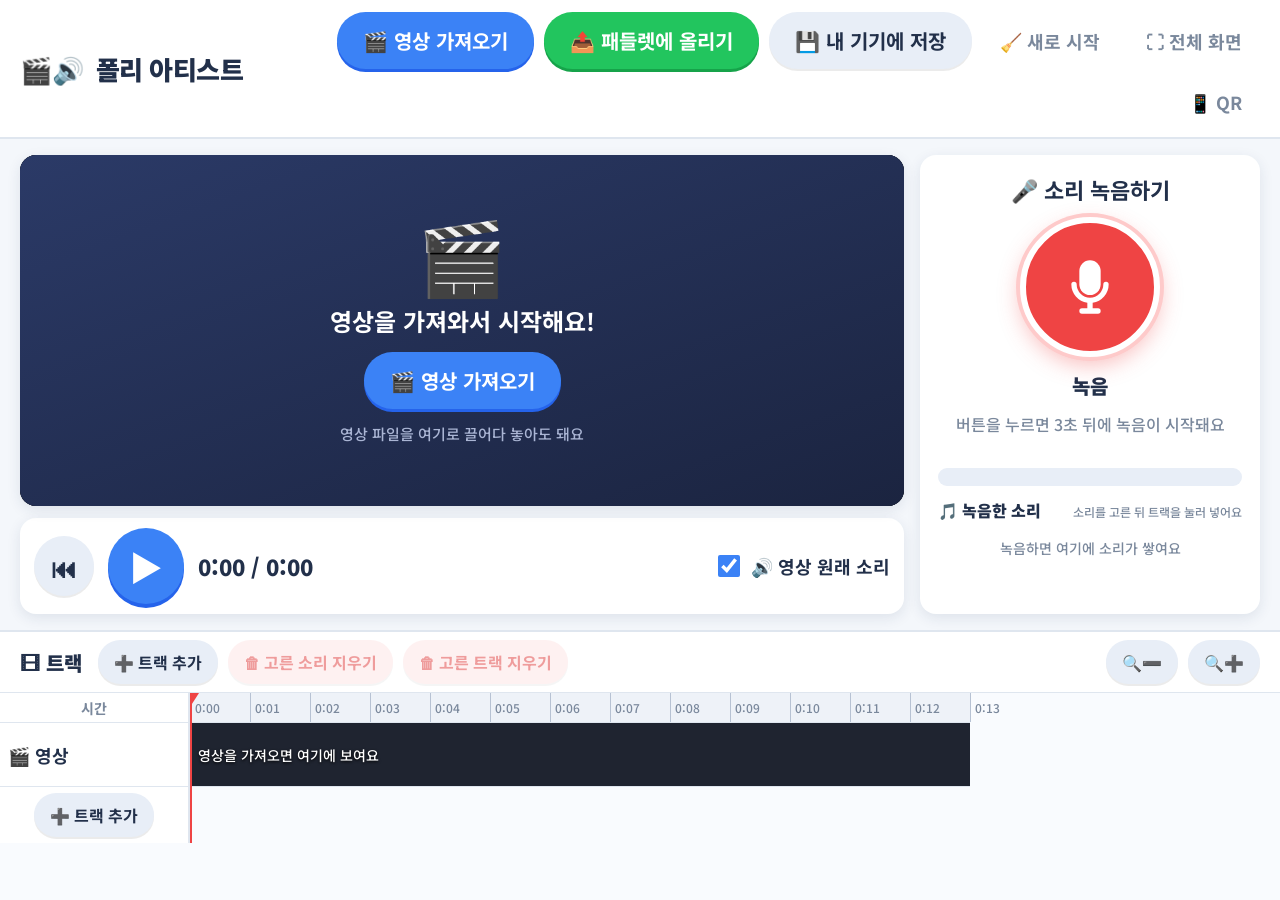
==== commit c4f369e6: "녹음한 소리 목록 도입: 녹음 → 목록에 쌓임 → 고른 뒤 트랙을 눌러 넣기 - 녹음 버튼 아래 안내문 대신 녹음 항목 목록(항목마다 다른 색, 들어 보기, 지우기) - 항목 선택" ====
--- a/foley-artist.html
+++ b/foley-artist.html
@@ -226,8 +226,27 @@
   transition: width 0.06s linear;
 }
 
-.tips { width: 100%; display: flex; flex-direction: column; gap: 6px; margin-top: auto; }
-.tip { background: #f4f7fb; border-radius: 12px; padding: 8px 12px; font-size: 15px; }
+.sound-list-wrap { width: 100%; display: flex; flex-direction: column; gap: 6px; flex: 1 1 auto; min-height: 0; }
+.sound-list-head { display: flex; align-items: baseline; justify-content: space-between; gap: 8px; font-weight: 900; font-size: 16px; }
+.sound-hint { font-size: 12px; font-weight: 500; color: var(--muted); }
+.sound-hint.active { color: var(--blue-dark); font-weight: 700; cursor: pointer; }
+.sound-list { display: flex; flex-direction: column; gap: 6px; overflow: auto; min-height: 0; }
+.sound-empty { margin: 4px 0 0; font-size: 14px; color: var(--muted); text-align: center; }
+.sound-item {
+  display: flex; align-items: center; gap: 8px;
+  padding: 6px 8px; border-radius: 12px;
+  border: 3px solid transparent; background: #f4f7fb;
+  cursor: pointer; flex: 0 0 auto;
+}
+.sound-item:active { transform: scale(0.98); }
+.sound-item.selected { border-color: var(--blue); background: #e6f0ff; }
+.sound-item.placed { opacity: 0.9; }
+.sound-swatch { width: 26px; height: 26px; border-radius: 8px; flex: 0 0 auto; border: 2px solid rgba(0,0,0,0.12); }
+.sound-name { flex: 1; min-width: 0; font-weight: 700; font-size: 15px; white-space: nowrap; overflow: hidden; text-overflow: ellipsis; }
+.sound-meta { font-size: 12px; color: var(--muted); white-space: nowrap; }
+.sound-btn { border: none; background: #fff; width: 34px; height: 34px; border-radius: 10px; font-size: 15px; padding: 0; flex: 0 0 auto; box-shadow: 0 1px 0 rgba(0,0,0,0.08); }
+.track-row.can-drop .lane { background-color: #e6f0ff; }
+.track-row.can-drop .track-head { background: #e6f0ff; }
 
 /* ---------- 타임라인 ---------- */
 .timeline-area {
@@ -413,7 +432,6 @@
   .record-btn svg { width: 44px; height: 44px; }
   .record-label { font-size: 16px; }
   .record-status { min-height: 0; font-size: 14px; }
-  .tips { display: none; }
   .timeline-toolbar { padding: 6px 16px; }
   .track-row { height: 64px; }
   .video-row { height: 52px; }
@@ -426,7 +444,7 @@
   .workspace { grid-template-columns: 1fr; grid-template-rows: auto auto; overflow: auto; }
   .video-stage { height: 52vh; height: 52dvh; flex: 0 0 auto; }
   .record-panel { flex-direction: row; flex-wrap: wrap; justify-content: center; }
-  .tips { display: none; }
+  .sound-list-wrap { flex: 1 1 200px; }
   .record-btn { width: 104px; height: 104px; }
   .record-btn svg { width: 48px; height: 48px; }
   .logo { font-size: 20px; }
@@ -482,7 +500,6 @@
 
     <aside class="record-panel">
       <h2>🎤 소리 녹음하기</h2>
-      <p class="record-target">녹음할 트랙: <span id="record-target">트랙을 골라요</span></p>
 
       <button id="btn-record" class="record-btn" title="녹음" aria-label="녹음">
         <svg class="mic-icon" viewBox="0 0 24 24" aria-hidden="true"><path d="M12 15a4 4 0 0 0 4-4V6a4 4 0 0 0-8 0v5a4 4 0 0 0 4 4z"/><path d="M19 11a1 1 0 0 0-2 0 5 5 0 0 1-10 0 1 1 0 0 0-2 0 7 7 0 0 0 6 6.92V20H9a1 1 0 0 0 0 2h6a1 1 0 0 0 0-2h-2v-2.08A7 7 0 0 0 19 11z"/></svg>
@@ -495,11 +512,13 @@
         <div id="meter-fill" class="meter-fill"></div>
       </div>
 
-      <div class="tips">
-        <div class="tip">1️⃣ 영상을 가져와요</div>
-        <div class="tip">2️⃣ 🎤 버튼을 누르고 영상을 보며 소리를 내요</div>
-        <div class="tip">3️⃣ 멈춤 버튼을 누르면 녹음 끝!</div>
-        <div class="tip">4️⃣ ▶ 재생해서 들어 봐요</div>
+      <div class="sound-list-wrap">
+        <div class="sound-list-head">
+          <span>🎵 녹음한 소리</span>
+          <span id="sound-hint" class="sound-hint">소리를 고른 뒤 트랙을 눌러 넣어요</span>
+        </div>
+        <div id="sound-list" class="sound-list"></div>
+        <p id="sound-empty" class="sound-empty">녹음하면 여기에 소리가 쌓여요</p>
       </div>
     </aside>
   </main>
@@ -2942,7 +2961,7 @@
   };
   const wait = (ms) => new Promise((r) => setTimeout(r, ms));
 
-  const APP_VERSION = '2026.10.21-9';   // 수정할 때마다 올림. QR 창에 표시돼 어떤 판인지 확인용
+  const APP_VERSION = '2026.10.21-10';   // 수정할 때마다 올림. QR 창에 표시돼 어떤 판인지 확인용
   const HEAD_W = 190;
   const TRACK_ICONS = ['🎤', '🥁', '👏', '👣', '🐶', '🐱', '🚗', '🌧️', '🔔', '💥', '🎵', '🐦'];
   // 그림 고르기 창에 나오는 전체 목록
@@ -2953,6 +2972,9 @@
     '🔥', '💥', '⚡', '❄️', '🍳', '🥤', '🍎', '🎉', '⚽', '🏀', '😂', '😱',
     '📞', '⏰', '🔨', '✂️', '📣', '🎃', '👻', '🤖', '🦖', '🐉',
   ];
+  // 녹음 항목마다 다른 색 (12가지 순환)
+  const SOUND_COLORS = ['#FF8A80', '#FFB74D', '#FFF176', '#AED581', '#4DD0E1', '#64B5F6', '#B39DDB', '#F48FB1',
+    '#80CBC4', '#FFAB91', '#C5E1A5', '#90CAF9'];
   const TRACK_COLORS = ['#FFB3AE', '#FFD9A3', '#FFF3A3', '#CFF5B0', '#A9E2FF', '#CFC0FF', '#FFC6DD', '#B3F5E6'];
 
   /* ---------- 화면 요소 ---------- */
@@ -2969,7 +2991,9 @@
     chkOriginal: $('#chk-original'),
     btnRecord: $('#btn-record'),
     recordStatus: $('#record-status'),
-    recordTarget: $('#record-target'),
+    soundList: $('#sound-list'),
+    soundEmpty: $('#sound-empty'),
+    soundHint: $('#sound-hint'),
     meterFill: $('#meter-fill'),
     btnAddTrack: $('#btn-add-track'),
     btnAddTrack2: $('#btn-add-track-2'),
@@ -3027,7 +3051,9 @@
     videoUrl: '',
     duration: 0,
     tracks: [],        // { id, name, icon, color, muted }
-    clips: [],         // { id, trackId, start, duration, name, blob, buffer, peaks }
+    clips: [],         // { id, trackId, start, offset, duration, fullDuration, name, color, blob, buffer, peaks }
+    sounds: [],        // 녹음한 소리 목록 { id, name, color, blob, buffer, peaks, duration, recStart }
+    selectedSoundId: null,
     selectedTrackId: null,
     selectedClipId: null,
     pps: 60,           // 1초당 픽셀
@@ -3172,6 +3198,7 @@
   function play() {
     if (!state.duration) { toast('먼저 영상을 가져와요! 🎬'); return; }
     ensureAudio();
+    stopPreview();
     if (els.video.ended || els.video.currentTime >= state.duration - 0.05) {
       els.video.currentTime = 0;
     }
@@ -3438,7 +3465,12 @@
   els.btnAddTrack2.addEventListener('click', () => { addTrack(); toast('새 트랙을 만들었어요 ➕'); });
 
   /* ---------- 클립 ---------- */
-  async function addClipFromBlob(blob, trackId, start, name) {
+  /* ---------- 녹음한 소리 목록 ---------- */
+  const soundById = (id) => state.sounds.find((x) => x.id === id);
+  let soundCounter = 0;
+  let previewSrc = null;
+
+  async function addSound(blob, recStart) {
     let buffer;
     try {
       buffer = await blobToBuffer(blob);
@@ -3447,24 +3479,125 @@
       toast('소리를 읽지 못했어요 😢 다시 녹음해 봐요');
       return null;
     }
+    soundCounter = Math.max(soundCounter, state.sounds.length) + 1;
+    const sound = {
+      id: uid(),
+      name: `녹음 ${soundCounter}`,
+      color: SOUND_COLORS[(soundCounter - 1) % SOUND_COLORS.length],
+      blob, buffer,
+      peaks: computePeaks(buffer),
+      duration: buffer.duration,
+      recStart: Math.max(0, recStart || 0),
+    };
+    state.sounds.push(sound);
+    state.selectedSoundId = sound.id;
+    renderSounds();
+    renderTracks();
+    saveProjectSoon();
+    return sound;
+  }
+
+  function selectSound(id) {
+    state.selectedSoundId = id;
+    if (id) state.selectedClipId = null;
+    renderSounds();
+    renderTracks();
+  }
+  els.soundHint.addEventListener('click', () => { if (state.selectedSoundId) selectSound(null); });
+
+  function stopPreview() {
+    if (previewSrc) { try { previewSrc.stop(); } catch (e) { /* 끝남 */ } previewSrc = null; }
+  }
+  function previewSound(sound) {
+    ensureAudio();
+    stopPreview();
+    if (state.playing) pause();
+    const src = ctx.createBufferSource();
+    src.buffer = sound.buffer;
+    src.connect(master);
+    src.onended = () => { if (previewSrc === src) previewSrc = null; };
+    src.start();
+    previewSrc = src;
+  }
+
+  async function deleteSound(id) {
+    const sound = soundById(id);
+    if (!sound) return;
+    const ok = await ask(`"${sound.name}" 소리를 목록에서 지울까요?\n트랙에 넣어 둔 것은 그대로 남아요`, '지우기', '그대로 두기');
+    if (!ok) return;
+    state.sounds = state.sounds.filter((x) => x.id !== id);
+    if (state.selectedSoundId === id) state.selectedSoundId = null;
+    renderSounds();
+    renderTracks();
+    saveProjectSoon();
+  }
+
+  function renderSounds() {
+    els.soundList.innerHTML = '';
+    els.soundEmpty.hidden = state.sounds.length > 0;
+    const sel = state.selectedSoundId;
+    els.soundHint.textContent = sel ? '👇 넣을 트랙을 눌러요 (취소)' : '소리를 고른 뒤 트랙을 눌러 넣어요';
+    els.soundHint.classList.toggle('active', !!sel);
+    for (const sound of state.sounds) {
+      const item = document.createElement('div');
+      item.className = 'sound-item' + (sound.id === sel ? ' selected' : '');
+      const placed = state.clips.filter((c) => c.soundId === sound.id).length;
+      if (placed) item.classList.add('placed');
+      const sw = document.createElement('div');
+      sw.className = 'sound-swatch';
+      sw.style.background = sound.color;
+      const name = document.createElement('div');
+      name.className = 'sound-name';
+      name.textContent = sound.name;
+      const meta = document.createElement('div');
+      meta.className = 'sound-meta';
+      meta.textContent = `${sound.duration.toFixed(1)}초` + (placed ? ` · 트랙 ${placed}` : '');
+      const play = document.createElement('button');
+      play.className = 'sound-btn';
+      play.textContent = '▶';
+      play.title = '들어 보기';
+      play.addEventListener('click', (e) => { e.stopPropagation(); previewSound(sound); });
+      const del = document.createElement('button');
+      del.className = 'sound-btn';
+      del.textContent = '🗑';
+      del.title = '목록에서 지우기';
+      del.addEventListener('click', (e) => { e.stopPropagation(); deleteSound(sound.id); });
+      item.append(sw, name, meta, play, del);
+      item.addEventListener('click', () => selectSound(sound.id));
+      els.soundList.appendChild(item);
+    }
+  }
+
+  /* ---------- 고른 소리를 트랙에 넣기 ---------- */
+  function placeSound(trackId) {
+    const sound = soundById(state.selectedSoundId);
+    const track = trackById(trackId);
+    if (!sound || !track) return false;
     const clip = {
       id: uid(),
       trackId,
-      start: Math.max(0, start),
+      soundId: sound.id,
+      start: sound.recStart,
       offset: 0,
-      duration: buffer.duration,
-      fullDuration: buffer.duration,
-      name,
-      blob,
-      buffer,
-      peaks: computePeaks(buffer),
+      duration: sound.duration,
+      fullDuration: sound.duration,
+      name: sound.name,
+      color: sound.color,
+      blob: sound.blob,
+      buffer: sound.buffer,
+      peaks: sound.peaks,
     };
     state.clips.push(clip);
+    state.selectedSoundId = null;
     state.selectedClipId = clip.id;
+    state.selectedTrackId = trackId;
     if (state.playing) scheduleClips();
+    renderSounds();
     renderTracks();
     saveProjectSoon();
-    return clip;
+    seek(clip.start);
+    toast(`"${track.name}" 트랙에 넣었어요 🎵`);
+    return true;
   }
 
   async function deleteSelectedClip() {
@@ -3660,7 +3793,7 @@
 
     for (const track of state.tracks) {
       const row = document.createElement('div');
-      row.className = 'row track-row';
+      row.className = 'row track-row' + (state.selectedSoundId ? ' can-drop' : '');
       row.dataset.trackId = track.id;
 
       // 머리 부분
@@ -3686,7 +3819,6 @@
       nameInput.addEventListener('change', () => {
         track.name = nameInput.value.trim() || track.name;
         nameInput.value = track.name;
-        updateRecordTarget();
         saveProjectSoon();
       });
       nameInput.addEventListener('keydown', (e) => { if (e.key === 'Enter') nameInput.blur(); });
@@ -3707,7 +3839,7 @@
       btns.append(muteBtn);
 
       head.append(iconBtn, nameInput, btns);
-      head.addEventListener('click', () => selectTrack(track.id));
+      head.addEventListener('click', () => { if (state.selectedSoundId) placeSound(track.id); else selectTrack(track.id); });
 
       // 레인
       const lane = document.createElement('div');
@@ -3716,6 +3848,7 @@
       lane.style.opacity = track.muted ? '0.45' : '1';
       lane.addEventListener('click', (e) => {
         if (e.target !== lane) return;
+        if (state.selectedSoundId) { placeSound(track.id); return; }
         state.selectedTrackId = track.id;
         state.selectedClipId = null;
         seek((e.clientX - lane.getBoundingClientRect().left) / state.pps);
@@ -3735,13 +3868,7 @@
 
     els.btnDelClip.disabled = !state.selectedClipId;
     els.btnDelTrack.disabled = !selectedTrack();
-    updateRecordTarget();
     renderRuler();
-  }
-
-  function updateRecordTarget() {
-    const t = selectedTrack();
-    els.recordTarget.textContent = t ? `${t.icon} ${t.name}` : '트랙을 골라요';
   }
 
   function makeClipEl(clip, track) {
@@ -3750,7 +3877,7 @@
     el.dataset.clipId = clip.id;
     el.style.left = `${clip.start * state.pps}px`;
     el.style.width = `${Math.max(8, clip.duration * state.pps)}px`;
-    el.style.background = track.color;
+    el.style.background = clip.color || track.color;
     const canvas = document.createElement('canvas');
     const label = document.createElement('span');
     label.className = 'clip-label';
@@ -3904,12 +4031,10 @@
   let micStream = null;
   let recChunks = [];
   let recStartTime = 0;
-  let recTrackId = null;
   let armed = false;      // 카운트다운 중
   let cancelArm = false;
   let analyser = null;
   let meterRaf = 0;
-  let recCounter = 0;
 
   function setRecordUI(mode) {
     els.btnRecord.classList.toggle('armed', mode === 'armed');
@@ -3954,9 +4079,6 @@
     ensureAudio();
     if (state.playing) pause();
 
-    let track = selectedTrack();
-    if (!track) track = addTrack();
-    recTrackId = track.id;
 
     // 마이크 켜기
     try {
@@ -4037,12 +4159,9 @@
     const blob = new Blob(recChunks, { type: mediaRecorder.mimeType || 'audio/webm' });
     recChunks = [];
     if (blob.size < 100) { toast('녹음된 소리가 없어요 😢'); return; }
-    const track = trackById(recTrackId) || addTrack();
-    recCounter += 1;
-    const name = `녹음 ${state.clips.length + 1}`;
-    const clip = await addClipFromBlob(blob, track.id, recStartTime, name);
-    if (clip) {
-      toast('녹음 완료! ▶ 눌러서 들어 봐요 🎉');
+    const sound = await addSound(blob, recStartTime);
+    if (sound) {
+      toast('녹음 완료! 목록에서 고른 뒤 트랙을 눌러 넣어요 🎵', 3000);
       seek(recStartTime);
     }
   }
@@ -4276,9 +4395,12 @@
         videoName: state.videoName,
         originalOn: els.chkOriginal.checked,
         tracks: state.tracks.map((t) => ({ ...t })),
+        sounds: state.sounds.map((x) => ({
+          id: x.id, name: x.name, color: x.color, blob: x.blob, duration: x.duration, recStart: x.recStart,
+        })),
         clips: state.clips.map((c) => ({
-          id: c.id, trackId: c.trackId, start: c.start, offset: c.offset || 0, duration: c.duration,
-          fullDuration: c.fullDuration || c.duration, name: c.name, blob: c.blob,
+          id: c.id, trackId: c.trackId, soundId: c.soundId || null, start: c.start, offset: c.offset || 0,
+          duration: c.duration, fullDuration: c.fullDuration || c.duration, name: c.name, color: c.color || null, blob: c.blob,
         })),
       });
     } catch (e) {
@@ -4302,6 +4424,13 @@
     if (data.videoBlob) {
       try { await loadVideo(data.videoBlob, data.videoName, { keepTracks: true, silent: true }); } catch (e) { /* 안내됨 */ }
     }
+    for (const x of data.sounds || []) {
+      try {
+        const buffer = await blobToBuffer(x.blob);
+        state.sounds.push({ ...x, buffer, peaks: computePeaks(buffer), duration: buffer.duration });
+      } catch (e) { console.warn('소리 목록 복원 실패', e); }
+    }
+    soundCounter = state.sounds.length;
     for (const c of data.clips || []) {
       try {
         const buffer = await blobToBuffer(c.blob);
@@ -4311,6 +4440,7 @@
         state.clips.push({ ...c, offset, duration, fullDuration, buffer, peaks: computePeaks(buffer) });
       } catch (e) { console.warn('소리 복원 실패', e); }
     }
+    renderSounds();
     renderTimeline();
     toast('지난번 작품을 다시 불러왔어요 📂');
     return true;
@@ -4327,8 +4457,11 @@
     els.video.load();
     Object.assign(state, {
       videoBlob: null, videoName: '', videoUrl: '', duration: 0,
-      tracks: [], clips: [], selectedTrackId: null, selectedClipId: null, thumbs: [], pps: 60,
+      tracks: [], clips: [], sounds: [], selectedTrackId: null, selectedClipId: null, selectedSoundId: null, thumbs: [], pps: 60,
     });
+    soundCounter = 0;
+    stopPreview();
+    renderSounds();
     trackGains.clear();
     els.videoEmpty.hidden = false;
     fitVideoFrame();
@@ -4395,6 +4528,7 @@
   /* ---------- 시작 ---------- */
   const verEl = document.getElementById('app-version');
   if (verEl) verEl.textContent = APP_VERSION;
+  renderSounds();
   renderTimeline();
   restoreProject();
 })();
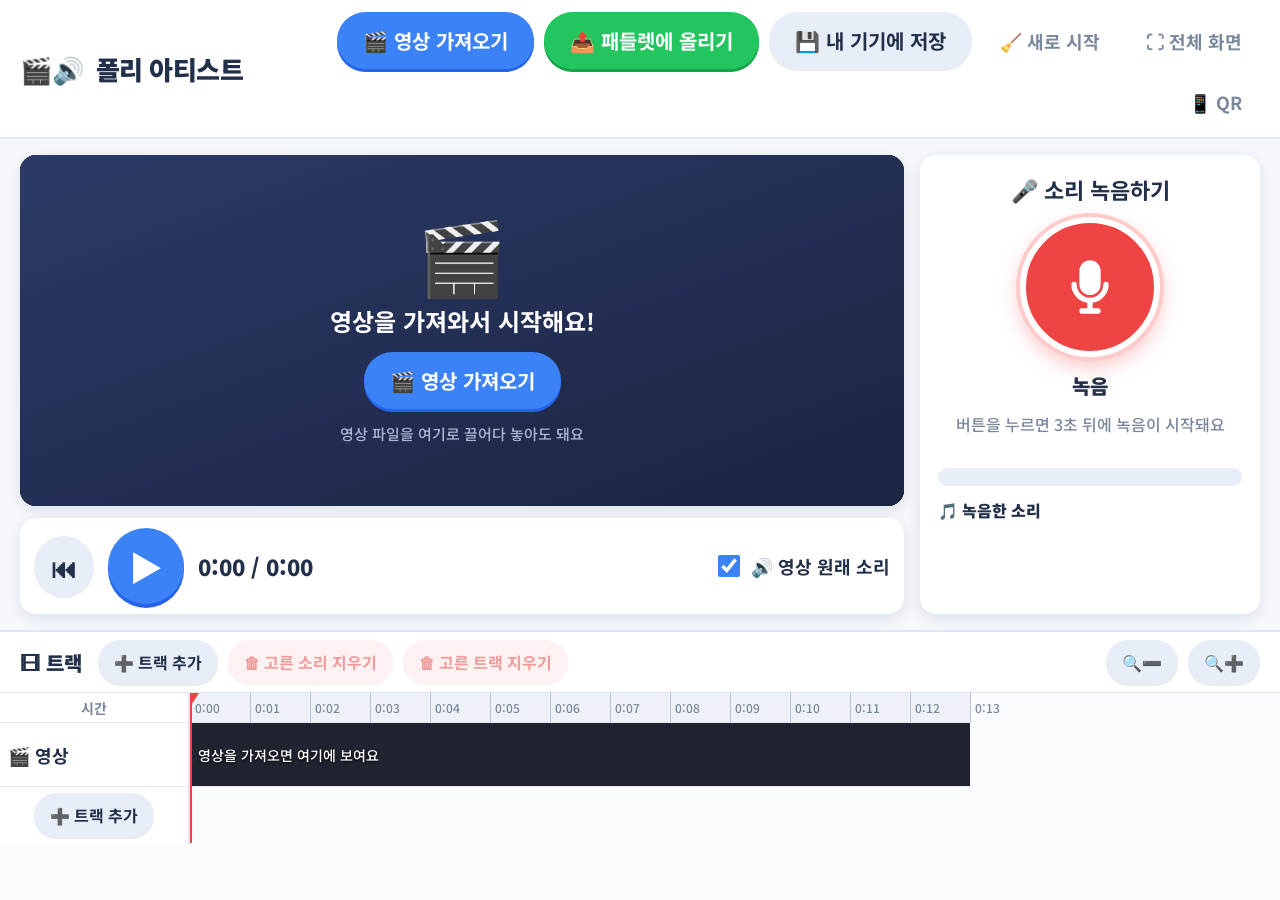
==== commit eafe43c6: "녹음 항목 자동 선택 제거, 안내 문구 삭제, 소리 크기 막대 녹음 중 유지 - 녹음 후 항목을 자동 선택하지 않아 트랙을 건드려도 저절로 들어가지 않음 - 항목을 누르면 선택, " ====
--- a/foley-artist.html
+++ b/foley-artist.html
@@ -228,10 +228,7 @@
 
 .sound-list-wrap { width: 100%; display: flex; flex-direction: column; gap: 6px; flex: 1 1 auto; min-height: 0; }
 .sound-list-head { display: flex; align-items: baseline; justify-content: space-between; gap: 8px; font-weight: 900; font-size: 16px; }
-.sound-hint { font-size: 12px; font-weight: 500; color: var(--muted); }
-.sound-hint.active { color: var(--blue-dark); font-weight: 700; cursor: pointer; }
 .sound-list { display: flex; flex-direction: column; gap: 6px; overflow: auto; min-height: 0; }
-.sound-empty { margin: 4px 0 0; font-size: 14px; color: var(--muted); text-align: center; }
 .sound-item {
   display: flex; align-items: center; gap: 8px;
   padding: 6px 8px; border-radius: 12px;
@@ -513,12 +510,8 @@
       </div>
 
       <div class="sound-list-wrap">
-        <div class="sound-list-head">
-          <span>🎵 녹음한 소리</span>
-          <span id="sound-hint" class="sound-hint">소리를 고른 뒤 트랙을 눌러 넣어요</span>
-        </div>
+        <div class="sound-list-head"><span>🎵 녹음한 소리</span></div>
         <div id="sound-list" class="sound-list"></div>
-        <p id="sound-empty" class="sound-empty">녹음하면 여기에 소리가 쌓여요</p>
       </div>
     </aside>
   </main>
@@ -2961,7 +2954,7 @@
   };
   const wait = (ms) => new Promise((r) => setTimeout(r, ms));
 
-  const APP_VERSION = '2026.10.21-10';   // 수정할 때마다 올림. QR 창에 표시돼 어떤 판인지 확인용
+  const APP_VERSION = '2026.10.21-12';   // 수정할 때마다 올림. QR 창에 표시돼 어떤 판인지 확인용
   const HEAD_W = 190;
   const TRACK_ICONS = ['🎤', '🥁', '👏', '👣', '🐶', '🐱', '🚗', '🌧️', '🔔', '💥', '🎵', '🐦'];
   // 그림 고르기 창에 나오는 전체 목록
@@ -2992,8 +2985,6 @@
     btnRecord: $('#btn-record'),
     recordStatus: $('#record-status'),
     soundList: $('#sound-list'),
-    soundEmpty: $('#sound-empty'),
-    soundHint: $('#sound-hint'),
     meterFill: $('#meter-fill'),
     btnAddTrack: $('#btn-add-track'),
     btnAddTrack2: $('#btn-add-track-2'),
@@ -3130,6 +3121,54 @@
       try { s.stop(); } catch (e) { /* 이미 끝남 */ }
     }
     activeSources = [];
+    stopExportMix();
+  }
+
+  /* ---------- 내보내기용 믹스: 모든 트랙 소리를 미리 하나로 합쳐 둔다 ----------
+     실시간으로 클립을 하나씩 예약하는 대신, 합쳐진 버퍼 하나를 재생해서
+     기기 성능이나 브라우저 차이와 상관없이 모든 트랙이 같은 타이밍으로 들어가게 함 */
+  let exportMix = null; // { buffer, src }
+
+  async function renderMixBuffer() {
+    ensureAudio();
+    const sr = ctx.sampleRate;
+    let end = state.duration;
+    for (const c of state.clips) end = Math.max(end, c.start + c.duration);
+    const len = Math.ceil((end + 0.5) * sr);
+    const OfflineAC = window.OfflineAudioContext || window.webkitOfflineAudioContext;
+    const off = new OfflineAC(1, len, sr);
+    let any = false;
+    for (const c of state.clips) {
+      if (!c.buffer) continue;
+      const track = trackById(c.trackId);
+      if (!track || track.muted) continue;
+      const src = off.createBufferSource();
+      src.buffer = c.buffer;
+      src.connect(off.destination);
+      src.start(Math.max(0, c.start), c.offset || 0, c.duration);
+      any = true;
+    }
+    if (!any) return null;
+    return await off.startRendering();
+  }
+
+  function startExportMix() {
+    stopExportMix();
+    if (!exportMix || !exportMix.buffer || !ctx) return;
+    const src = ctx.createBufferSource();
+    src.buffer = exportMix.buffer;
+    src.connect(master);
+    const t = els.video.currentTime || 0;
+    if (t >= exportMix.buffer.duration) return;
+    src.start(ctx.currentTime + 0.03, t);
+    exportMix.src = src;
+  }
+
+  function stopExportMix() {
+    if (exportMix && exportMix.src) {
+      try { exportMix.src.stop(); } catch (e) { /* 이미 끝남 */ }
+      exportMix.src = null;
+    }
   }
 
   async function blobToBuffer(blob) {
@@ -3234,7 +3273,8 @@
 
   els.video.addEventListener('playing', () => {
     state.playing = true;
-    scheduleClips();
+    if (state.exporting && exportMix) startExportMix();
+    else scheduleClips();
     updatePlayBtn();
   });
   els.video.addEventListener('pause', () => {
@@ -3251,7 +3291,10 @@
   els.video.addEventListener('waiting', stopClips);
   els.video.addEventListener('seeking', () => { if (state.playing) stopClips(); });
   els.video.addEventListener('seeked', () => {
-    if (state.playing && !els.video.paused) scheduleClips();
+    if (state.playing && !els.video.paused) {
+      if (state.exporting && exportMix) startExportMix();
+      else scheduleClips();
+    }
   });
 
   els.btnPlay.addEventListener('click', () => (state.playing ? pause() : play()));
@@ -3490,7 +3533,7 @@
       recStart: Math.max(0, recStart || 0),
     };
     state.sounds.push(sound);
-    state.selectedSoundId = sound.id;
+    state.selectedSoundId = null;
     renderSounds();
     renderTracks();
     saveProjectSoon();
@@ -3498,12 +3541,15 @@
   }
 
   function selectSound(id) {
-    state.selectedSoundId = id;
-    if (id) state.selectedClipId = null;
+    const next = state.selectedSoundId === id ? null : id;
+    state.selectedSoundId = next;
+    if (next) {
+      state.selectedClipId = null;
+      toast('넣을 트랙을 눌러요 👇');
+    }
     renderSounds();
     renderTracks();
   }
-  els.soundHint.addEventListener('click', () => { if (state.selectedSoundId) selectSound(null); });
 
   function stopPreview() {
     if (previewSrc) { try { previewSrc.stop(); } catch (e) { /* 끝남 */ } previewSrc = null; }
@@ -3534,10 +3580,7 @@
 
   function renderSounds() {
     els.soundList.innerHTML = '';
-    els.soundEmpty.hidden = state.sounds.length > 0;
     const sel = state.selectedSoundId;
-    els.soundHint.textContent = sel ? '👇 넣을 트랙을 눌러요 (취소)' : '소리를 고른 뒤 트랙을 눌러 넣어요';
-    els.soundHint.classList.toggle('active', !!sel);
     for (const sound of state.sounds) {
       const item = document.createElement('div');
       item.className = 'sound-item' + (sound.id === sel ? ' selected' : '');
@@ -4029,6 +4072,7 @@
   /* ---------- 녹음 ---------- */
   let mediaRecorder = null;
   let micStream = null;
+  let meterStream = null;
   let recChunks = [];
   let recStartTime = 0;
   let armed = false;      // 카운트다운 중
@@ -4090,10 +4134,20 @@
       toast('마이크를 쓸 수 있게 허락해 주세요 🎤');
       return;
     }
-    const micSrc = ctx.createMediaStreamSource(micStream);
-    analyser = ctx.createAnalyser();
-    analyser.fftSize = 512;
-    micSrc.connect(analyser);
+    // 소리 크기 막대: 녹음에 쓰는 스트림과 별도의 복제 트랙으로 분석
+    // (일부 안드로이드 브라우저는 녹음이 시작되면 같은 트랙의 분석이 멈춤)
+    try {
+      meterStream = new MediaStream(micStream.getAudioTracks().map((t) => t.clone()));
+      const micSrc = ctx.createMediaStreamSource(meterStream);
+      analyser = ctx.createAnalyser();
+      analyser.fftSize = 512;
+      analyser.smoothingTimeConstant = 0.6;
+      const silent = ctx.createGain();
+      silent.gain.value = 0;
+      micSrc.connect(analyser);
+      analyser.connect(silent);
+      silent.connect(ctx.destination); // 출력에 닿아야 분석이 계속 돌아감(소리는 0)
+    } catch (e) { console.warn('소리 크기 막대 준비 실패', e); }
     startMeter();
 
     // 카운트다운
@@ -4150,7 +4204,9 @@
   function releaseMic() {
     stopMeter();
     if (micStream) micStream.getTracks().forEach((t) => t.stop());
+    if (meterStream) meterStream.getTracks().forEach((t) => t.stop());
     micStream = null;
+    meterStream = null;
     analyser = null;
   }
 
@@ -4161,7 +4217,7 @@
     if (blob.size < 100) { toast('녹음된 소리가 없어요 😢'); return; }
     const sound = await addSound(blob, recStartTime);
     if (sound) {
-      toast('녹음 완료! 목록에서 고른 뒤 트랙을 눌러 넣어요 🎵', 3000);
+      toast('녹음 완료! 목록의 소리를 누른 뒤 트랙을 눌러 넣어요 🎵', 3000);
       seek(recStartTime);
     }
   }
@@ -4187,6 +4243,15 @@
       els.video.currentTime = 0;
       setTimeout(r, 1500);
     });
+
+    // 모든 트랙의 소리를 하나로 합치기
+    exportMix = { buffer: null, src: null };
+    try {
+      exportMix.buffer = await renderMixBuffer();
+    } catch (e) {
+      console.warn('믹스 만들기 실패, 실시간 재생으로 대신함', e);
+      exportMix = null;
+    }
 
     const vw = els.video.videoWidth || 640;
     const vh = els.video.videoHeight || 360;
@@ -4242,6 +4307,8 @@
     try { rec.stop(); } catch (e) { /* 이미 멈춤 */ }
     await stopped;
     try { master.disconnect(dest); } catch (e) { /* 무시 */ }
+    stopExportMix();
+    exportMix = null;
     state.exporting = false;
 
     const blob = new Blob(chunks, { type: rec.mimeType || 'video/webm' });
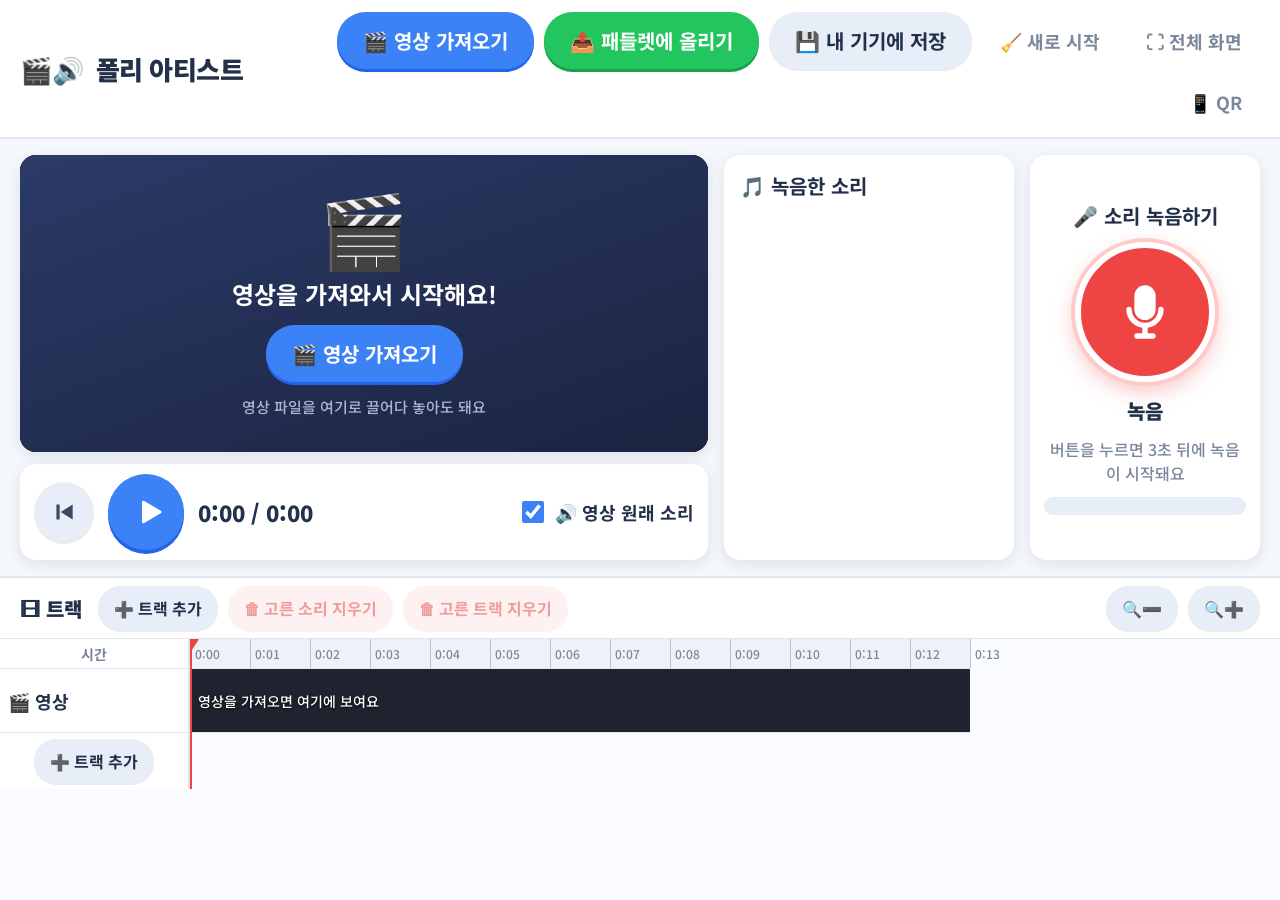
==== commit 1a82ec74: "3단 레이아웃(영상·소리 목록·녹음), 타임라인 확대, 재생/멈춤 아이콘, 미터 감도 향상 Co-Authored-By: Claude Fable 5.1 <noreply@anthrop" ====
--- a/foley-artist.html
+++ b/foley-artist.html
@@ -50,8 +50,8 @@
   color: var(--text);
   background: var(--bg);
   display: grid;
-  grid-template-rows: auto minmax(0, 1fr) min(320px, 30vh);
-  grid-template-rows: auto minmax(0, 1fr) min(320px, 30dvh);
+  grid-template-rows: auto minmax(0, 1fr) min(380px, 36vh);
+  grid-template-rows: auto minmax(0, 1fr) min(380px, 36dvh);
   grid-template-columns: minmax(0, 1fr);
   height: 100vh;
   height: 100dvh;
@@ -88,9 +88,17 @@
 .btn-ghost:hover { background: #e8eef7; }
 .btn-round {
   width: 60px; height: 60px; border-radius: 50%;
-  font-size: 26px; padding: 0; display: grid; place-items: center;
+  padding: 0; display: flex; align-items: center; justify-content: center;
+  color: #3b4a66;
 }
-.btn-play { width: 76px; height: 76px; font-size: 34px; background: var(--blue); color: #fff; box-shadow: 0 4px 0 var(--blue-dark); }
+.btn-round svg { width: 26px; height: 26px; fill: currentColor; display: block; }
+.btn-play { width: 76px; height: 76px; background: var(--blue); color: #fff; box-shadow: 0 4px 0 var(--blue-dark); }
+.btn-play svg { width: 36px; height: 36px; }
+.btn-play .ic-play { margin-left: 4px; }      /* 삼각형은 살짝 오른쪽이 가운데로 보임 */
+.btn-play .ic-pause { display: none; }
+.btn-play.playing .ic-play { display: none; }
+.btn-play.playing .ic-pause { display: block; }
+.btn-play.playing { background: #475569; box-shadow: 0 4px 0 #334155; }
 
 /* ---------- 상단 바 ---------- */
 .topbar {
@@ -106,7 +114,7 @@
 /* ---------- 작업 공간 ---------- */
 .workspace {
   display: grid;
-  grid-template-columns: 1fr 340px;
+  grid-template-columns: minmax(0, 1fr) minmax(220px, 290px) 230px;
   gap: 16px;
   padding: 16px 20px;
   min-height: 0;
@@ -172,16 +180,27 @@
 .toggle { margin-left: auto; display: flex; align-items: center; gap: 8px; cursor: pointer; font-weight: 700; }
 .toggle input { width: 22px; height: 22px; accent-color: var(--blue); }
 
+/* ---------- 소리 목록 패널 ---------- */
+.sound-panel {
+  background: var(--panel);
+  border-radius: var(--radius);
+  box-shadow: var(--shadow);
+  padding: 16px;
+  display: flex; flex-direction: column; gap: 10px;
+  min-height: 0; min-width: 0;
+}
+.sound-panel h2 { margin: 0; font-size: 20px; flex: 0 0 auto; }
+
 /* ---------- 녹음 패널 ---------- */
 .record-panel {
   background: var(--panel);
   border-radius: var(--radius);
   box-shadow: var(--shadow);
-  padding: 18px;
-  display: flex; flex-direction: column; align-items: center; gap: 12px;
-  overflow: auto;
+  padding: 18px 14px;
+  display: flex; flex-direction: column; align-items: center; justify-content: center; gap: 12px;
+  overflow: auto; min-width: 0;
 }
-.record-panel h2 { margin: 0; font-size: 22px; flex: 0 0 auto; }
+.record-panel h2 { margin: 0; font-size: 20px; flex: 0 0 auto; white-space: nowrap; }
 .record-panel > p { flex: 0 0 auto; }
 .record-target { margin: 0; color: var(--muted); font-size: 16px; text-align: center; }
 .record-target span { color: var(--text); font-weight: 700; }
@@ -223,12 +242,10 @@
 .meter-fill {
   height: 100%; width: 0%;
   background: linear-gradient(90deg, var(--green), var(--yellow) 70%, var(--red));
-  transition: width 0.06s linear;
+  transition: width 0.04s linear;
 }
 
-.sound-list-wrap { width: 100%; display: flex; flex-direction: column; gap: 6px; flex: 1 1 auto; min-height: 0; }
-.sound-list-head { display: flex; align-items: baseline; justify-content: space-between; gap: 8px; font-weight: 900; font-size: 16px; }
-.sound-list { display: flex; flex-direction: column; gap: 6px; overflow: auto; min-height: 0; }
+.sound-list { display: flex; flex-direction: column; gap: 8px; overflow: auto; min-height: 0; flex: 1 1 auto; }
 .sound-item {
   display: flex; align-items: center; gap: 8px;
   padding: 6px 8px; border-radius: 12px;
@@ -239,7 +256,8 @@
 .sound-item.selected { border-color: var(--blue); background: #e6f0ff; }
 .sound-item.placed { opacity: 0.9; }
 .sound-swatch { width: 26px; height: 26px; border-radius: 8px; flex: 0 0 auto; border: 2px solid rgba(0,0,0,0.12); }
-.sound-name { flex: 1; min-width: 0; font-weight: 700; font-size: 15px; white-space: nowrap; overflow: hidden; text-overflow: ellipsis; }
+.sound-text { flex: 1; min-width: 0; display: flex; flex-direction: column; gap: 1px; }
+.sound-name { font-weight: 700; font-size: 15px; white-space: nowrap; overflow: hidden; text-overflow: ellipsis; }
 .sound-meta { font-size: 12px; color: var(--muted); white-space: nowrap; }
 .sound-btn { border: none; background: #fff; width: 34px; height: 34px; border-radius: 10px; font-size: 15px; padding: 0; flex: 0 0 auto; box-shadow: 0 1px 0 rgba(0,0,0,0.08); }
 .track-row.can-drop .lane { background-color: #e6f0ff; }
@@ -291,7 +309,7 @@
 .thumb { position: absolute; top: 0; height: 100%; object-fit: cover; opacity: 0.9; border-right: 1px solid rgba(255,255,255,0.15); }
 .video-label { position: absolute; left: 8px; top: 50%; transform: translateY(-50%); color: #fff; font-size: 14px; pointer-events: none; text-shadow: 0 1px 3px #000; }
 
-.track-row { height: 76px; }
+.track-row { height: 88px; }
 .track-row.drop-target .lane { background-color: #fff7cc; }
 .track-head.selected { background: #e6f0ff; box-shadow: inset 4px 0 0 var(--blue); }
 .icon-btn { border: none; background: #f1f5fb; width: 44px; height: 44px; border-radius: 12px; font-size: 24px; padding: 0; flex: 0 0 auto; }
@@ -435,13 +453,14 @@
 }
 
 @media (max-width: 900px) {
-  body { grid-template-rows: auto 1fr min(300px, 34dvh); }
+  body { grid-template-rows: auto 1fr min(340px, 36dvh); }
   .topbar { flex-wrap: wrap; }
   .topbar-actions { flex-wrap: wrap; }
-  .workspace { grid-template-columns: 1fr; grid-template-rows: auto auto; overflow: auto; }
-  .video-stage { height: 52vh; height: 52dvh; flex: 0 0 auto; }
-  .record-panel { flex-direction: row; flex-wrap: wrap; justify-content: center; }
-  .sound-list-wrap { flex: 1 1 200px; }
+  .workspace { grid-template-columns: 1fr 1fr; grid-template-rows: auto auto; align-content: start; overflow: auto; }
+  .video-area { grid-column: 1 / -1; min-height: auto; }
+  .video-stage { height: auto; flex: 0 0 auto; }
+  .sound-panel { min-height: 180px; max-height: 300px; }
+  .record-panel { min-height: 180px; }
   .record-btn { width: 104px; height: 104px; }
   .record-btn svg { width: 48px; height: 48px; }
   .logo { font-size: 20px; }
@@ -485,8 +504,13 @@
       </div>
 
       <div class="transport">
-        <button id="btn-start" class="btn btn-round" title="처음으로">⏮</button>
-        <button id="btn-play" class="btn btn-round btn-play" title="재생">▶</button>
+        <button id="btn-start" class="btn btn-round" title="처음으로" aria-label="처음으로">
+          <svg viewBox="0 0 24 24" aria-hidden="true"><path d="M5 5h3v14H5zM20 5v14L9 12z"/></svg>
+        </button>
+        <button id="btn-play" class="btn btn-round btn-play" title="재생" aria-label="재생">
+          <svg class="ic-play" viewBox="0 0 24 24" aria-hidden="true"><path d="M8 5.5v13a1 1 0 0 0 1.5.87l11-6.5a1 1 0 0 0 0-1.74l-11-6.5A1 1 0 0 0 8 5.5z"/></svg>
+          <svg class="ic-pause" viewBox="0 0 24 24" aria-hidden="true"><rect x="6" y="5" width="4.5" height="14" rx="1.5"/><rect x="13.5" y="5" width="4.5" height="14" rx="1.5"/></svg>
+        </button>
         <div class="time" id="time-display">0:00 / 0:00</div>
         <label class="toggle">
           <input type="checkbox" id="chk-original" checked>
@@ -495,6 +519,11 @@
       </div>
     </section>
 
+    <aside class="sound-panel">
+      <h2>🎵 녹음한 소리</h2>
+      <div id="sound-list" class="sound-list"></div>
+    </aside>
+
     <aside class="record-panel">
       <h2>🎤 소리 녹음하기</h2>
 
@@ -507,11 +536,6 @@
 
       <div class="meter" title="마이크 소리 크기">
         <div id="meter-fill" class="meter-fill"></div>
-      </div>
-
-      <div class="sound-list-wrap">
-        <div class="sound-list-head"><span>🎵 녹음한 소리</span></div>
-        <div id="sound-list" class="sound-list"></div>
       </div>
     </aside>
   </main>
@@ -2954,7 +2978,7 @@
   };
   const wait = (ms) => new Promise((r) => setTimeout(r, ms));
 
-  const APP_VERSION = '2026.10.21-12';   // 수정할 때마다 올림. QR 창에 표시돼 어떤 판인지 확인용
+  const APP_VERSION = '2026.10.21-13';   // 수정할 때마다 올림. QR 창에 표시돼 어떤 판인지 확인용
   const HEAD_W = 190;
   const TRACK_ICONS = ['🎤', '🥁', '👏', '👣', '🐶', '🐱', '🚗', '🌧️', '🔔', '💥', '🎵', '🐦'];
   // 그림 고르기 창에 나오는 전체 목록
@@ -3267,8 +3291,9 @@
   }
 
   function updatePlayBtn() {
-    els.btnPlay.textContent = state.playing ? '⏸' : '▶';
+    els.btnPlay.classList.toggle('playing', state.playing);
     els.btnPlay.title = state.playing ? '멈춤' : '재생';
+    els.btnPlay.setAttribute('aria-label', els.btnPlay.title);
   }
 
   els.video.addEventListener('playing', () => {
@@ -3407,15 +3432,17 @@
     const vw = els.video.videoWidth;
     const vh = els.video.videoHeight;
     const stage = els.videoStage.getBoundingClientRect();
-    if (!state.duration || !vw || !vh || !stage.width || !stage.height) {
+    if (!state.duration || !vw || !vh || !stage.width) {
       els.videoFrame.style.width = '';
       els.videoFrame.style.height = '';
       return;
     }
     const ar = vw / vh;
+    const stacked = window.matchMedia('(max-width: 900px)').matches; // 세로/좁은 화면: 위아래로 쌓인 배치
     let w = stage.width;
     let h = w / ar;
-    if (h > stage.height) { h = stage.height; w = h * ar; }
+    const maxH = stacked ? window.innerHeight * 0.48 : stage.height;
+    if (h > maxH) { h = maxH; w = h * ar; }
     els.videoFrame.style.width = `${Math.floor(w)}px`;
     els.videoFrame.style.height = `${Math.floor(h)}px`;
   }
@@ -3605,7 +3632,10 @@
       del.textContent = '🗑';
       del.title = '목록에서 지우기';
       del.addEventListener('click', (e) => { e.stopPropagation(); deleteSound(sound.id); });
-      item.append(sw, name, meta, play, del);
+      const text = document.createElement('div');
+      text.className = 'sound-text';
+      text.append(name, meta);
+      item.append(sw, text, play, del);
       item.addEventListener('click', () => selectSound(sound.id));
       els.soundList.appendChild(item);
     }
@@ -4093,14 +4123,21 @@
   function startMeter() {
     if (!analyser) return;
     const data = new Uint8Array(analyser.fftSize);
+    let shown = 0;
     const loop = () => {
       analyser.getByteTimeDomainData(data);
       let max = 0;
+      let sum = 0;
       for (let i = 0; i < data.length; i++) {
         const v = Math.abs(data[i] - 128) / 128;
         if (v > max) max = v;
-      }
-      els.meterFill.style.width = `${Math.min(100, max * 140)}%`;
+        sum += v * v;
+      }
+      const rms = Math.sqrt(sum / data.length);
+      // 작은 소리도 보이게 제곱근 곡선으로 키우고, 올라갈 땐 바로, 내려갈 땐 천천히
+      const target = Math.min(1, Math.sqrt(Math.max(max * 0.6, rms * 2.2)) * 1.25);
+      shown = target > shown ? target : shown * 0.85 + target * 0.15;
+      els.meterFill.style.width = `${Math.round(shown * 100)}%`;
       meterRaf = requestAnimationFrame(loop);
     };
     loop();
@@ -4141,7 +4178,7 @@
       const micSrc = ctx.createMediaStreamSource(meterStream);
       analyser = ctx.createAnalyser();
       analyser.fftSize = 512;
-      analyser.smoothingTimeConstant = 0.6;
+      analyser.smoothingTimeConstant = 0.2;
       const silent = ctx.createGain();
       silent.gain.value = 0;
       micSrc.connect(analyser);
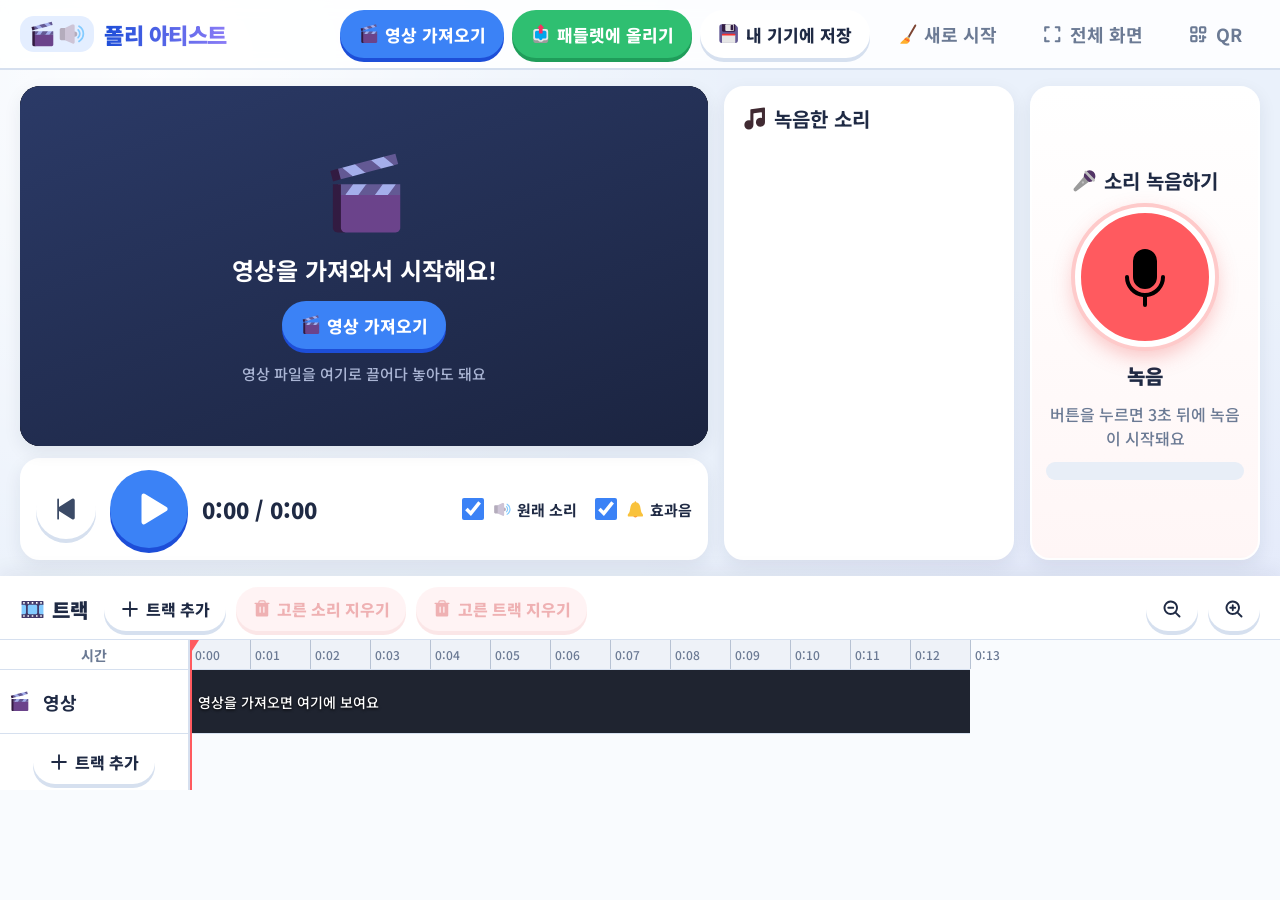
==== commit 85486473: "디자인 새 단장: GSAP 움직임, Howler 효과음, confetti 축하 효과, Phosphor·Fluent Emoji 아이콘 - 아이콘을 SVG(Phosphor, Fluen" ====
--- a/foley-artist.html
+++ b/foley-artist.html
@@ -4,7 +4,7 @@
   <!-- 이 파일은 scripts/build-standalone.py 로 만들어진 단독 실행용입니다. 수정은 index.html / css / js 에서 하세요. -->
   <meta charset="utf-8">
   <meta name="viewport" content="width=device-width, initial-scale=1, maximum-scale=1, user-scalable=no, viewport-fit=cover">
-  <meta name="theme-color" content="#3b82f6">
+  <meta name="theme-color" content="#2563eb">
   <meta name="apple-mobile-web-app-capable" content="yes">
   <meta name="mobile-web-app-capable" content="yes">
   <meta name="apple-mobile-web-app-status-bar-style" content="default">
@@ -15,23 +15,52 @@
   <link href="https://fonts.googleapis.com/css2?family=Noto+Sans+KR:wght@500;700;900&display=swap" rel="stylesheet">
   <style>
 /* ===== 폴리 아티스트 스타일 ===== */
+/* 레이아웃: 위 3단(영상 | 녹음 목록 | 녹음 버튼) + 아래 트랙. 장난감 같은 두툼한 버튼과 카드 */
 :root {
-  --bg: #f4f7fb;
+  --bg: #eaf1fb;            /* 연한 하늘빛 바탕 */
+  --bg-deep: #dbe6f7;
   --panel: #ffffff;
-  --line: #dfe6ef;
-  --text: #22304a;
-  --muted: #7a889c;
+  --line: #d6e0ef;
+  --ink: #1f2a44;
+  --text: #1f2a44;
+  --muted: #6b7a94;
   --blue: #3b82f6;
-  --blue-dark: #2563eb;
-  --green: #22c55e;
-  --green-dark: #16a34a;
-  --red: #ef4444;
-  --red-dark: #dc2626;
-  --yellow: #fbbf24;
+  --blue-dark: #1d4ed8;
+  --blue-soft: #e4eeff;
+  --green: #2fbf71;
+  --green-dark: #1f9d5a;
+  --red: #ff5a5f;
+  --red-dark: #d93f44;
+  --red-soft: #ffe3e4;
+  --yellow: #ffcf4a;
+  --purple: #8b7cf6;
   --head-w: 190px;
-  --radius: 16px;
-  --shadow: 0 4px 14px rgba(30, 50, 90, 0.10);
+  --radius: 20px;
+  --radius-sm: 14px;
+  --shadow: 0 6px 18px rgba(31, 42, 68, 0.08);
+  --edge: 0 4px 0 rgba(31, 42, 68, 0.12);  /* 버튼 아래 두툼한 턱 */
+  --font-display: "Kakao Big Sans", "KakaoBigSans", "Noto Sans KR", "Apple SD Gothic Neo", "Malgun Gothic", system-ui, sans-serif;
+  --font-body: "Kakao Big Sans", "KakaoBigSans", "Noto Sans KR", "Apple SD Gothic Neo", "Malgun Gothic", system-ui, sans-serif;
 }
+
+/* 카카오 큰글씨: assets/fonts 에 파일을 넣으면 적용, 없으면 Noto Sans KR */
+@font-face {
+  font-family: "Kakao Big Sans";
+  src: url("assets/fonts/KakaoBigSans-Regular.woff2") format("woff2"), url("assets/fonts/KakaoBigSans-Regular.ttf") format("truetype");
+  font-weight: 400; font-display: swap;
+}
+@font-face {
+  font-family: "Kakao Big Sans";
+  src: url("assets/fonts/KakaoBigSans-Bold.woff2") format("woff2"), url("assets/fonts/KakaoBigSans-Bold.ttf") format("truetype");
+  font-weight: 700 900; font-display: swap;
+}
+
+/* 아이콘(SVG) 공통 */
+.ic { width: 1.25em; height: 1.25em; fill: currentColor; vertical-align: -0.28em; flex: 0 0 auto; }
+.ic-emoji { fill: none; }
+.btn .ic, h2 .ic, .tl-title .ic, .toggle .ic, .track-head .ic { margin-right: 0.35em; }
+.btn-icon .ic { margin-right: 0; }
+.ic-text { font-size: 1.1em; }
 
 * { box-sizing: border-box; }
 
@@ -44,11 +73,12 @@
 }
 
 body {
-  font-family: "Noto Sans KR", "Apple SD Gothic Neo", "Malgun Gothic", system-ui, sans-serif;
+  font-family: var(--font-body);
   font-size: 18px;
   font-weight: 500;
   color: var(--text);
   background: var(--bg);
+  background-image: radial-gradient(circle at 12% 8%, rgba(255, 255, 255, 0.9), transparent 42%), radial-gradient(circle at 88% 92%, rgba(139, 124, 246, 0.10), transparent 40%);
   display: grid;
   grid-template-rows: auto minmax(0, 1fr) min(380px, 36vh);
   grid-template-rows: auto minmax(0, 1fr) min(380px, 36dvh);
@@ -69,46 +99,52 @@
   border: none;
   border-radius: 999px;
   padding: 10px 18px;
-  background: #e8eef7;
+  background: var(--bg-deep);
   color: var(--text);
-  font-weight: 700;
-  box-shadow: 0 2px 0 rgba(0,0,0,0.08);
-  transition: transform 0.08s ease, filter 0.1s ease;
+  font-weight: 800;
+  font-family: var(--font-display);
+  box-shadow: var(--edge);
+  display: inline-flex; align-items: center; justify-content: center;
   white-space: nowrap;
+  transform-origin: center;
 }
-.btn:hover { filter: brightness(1.05); }
-.btn:active { transform: translateY(2px) scale(0.98); box-shadow: none; }
-.btn:disabled { opacity: 0.45; cursor: not-allowed; transform: none; }
-.btn-big { font-size: 20px; padding: 14px 26px; }
-.btn-small { font-size: 16px; padding: 10px 16px; min-height: 44px; }
-.btn-blue { background: var(--blue); color: #fff; box-shadow: 0 3px 0 var(--blue-dark); }
-.btn-green { background: var(--green); color: #fff; box-shadow: 0 3px 0 var(--green-dark); }
-.btn-red { background: #fee2e2; color: var(--red-dark); }
-.btn-ghost { background: transparent; box-shadow: none; color: var(--muted); }
-.btn-ghost:hover { background: #e8eef7; }
+.btn:hover { filter: brightness(1.04); }
+.btn:focus-visible { outline: 3px solid var(--yellow); outline-offset: 2px; }
+.btn:disabled { opacity: 0.4; cursor: not-allowed; }
+.btn-big { font-size: 19px; padding: 13px 24px; min-height: 52px; }
+.btn-small { font-size: 16px; padding: 9px 16px; min-height: 44px; }
+.btn-white { background: #fff; box-shadow: 0 4px 0 var(--line); }
+.btn-blue { background: var(--blue); color: #fff; box-shadow: 0 4px 0 var(--blue-dark); }
+.btn-green { background: var(--green); color: #fff; box-shadow: 0 4px 0 var(--green-dark); }
+.btn-red { background: var(--red-soft); color: var(--red-dark); box-shadow: 0 4px 0 #f7c3c5; }
+.btn-ghost { background: transparent; box-shadow: none; color: var(--muted); font-weight: 700; }
+.btn-ghost:hover { background: rgba(255,255,255,0.7); }
 .btn-round {
   width: 60px; height: 60px; border-radius: 50%;
   padding: 0; display: flex; align-items: center; justify-content: center;
-  color: #3b4a66;
+  color: #3b4a66; background: #fff; box-shadow: 0 4px 0 var(--line);
 }
-.btn-round svg { width: 26px; height: 26px; fill: currentColor; display: block; }
-.btn-play { width: 76px; height: 76px; background: var(--blue); color: #fff; box-shadow: 0 4px 0 var(--blue-dark); }
-.btn-play svg { width: 36px; height: 36px; }
+.btn-round .ic { width: 28px; height: 28px; margin: 0; }
+.btn-play { width: 78px; height: 78px; background: var(--blue); color: #fff; box-shadow: 0 5px 0 var(--blue-dark); }
+.btn-play .ic { width: 38px; height: 38px; }
 .btn-play .ic-play { margin-left: 4px; }      /* 삼각형은 살짝 오른쪽이 가운데로 보임 */
 .btn-play .ic-pause { display: none; }
 .btn-play.playing .ic-play { display: none; }
 .btn-play.playing .ic-pause { display: block; }
-.btn-play.playing { background: #475569; box-shadow: 0 4px 0 #334155; }
+.btn-play.playing { background: #475569; box-shadow: 0 5px 0 #334155; }
 
 /* ---------- 상단 바 ---------- */
 .topbar {
   display: flex; align-items: center; justify-content: space-between; gap: 12px;
-  padding: 12px 20px;
-  background: var(--panel);
+  padding: 10px 20px;
+  background: rgba(255, 255, 255, 0.85);
+  backdrop-filter: blur(8px);
   border-bottom: 2px solid var(--line);
 }
-.logo { font-size: 26px; font-weight: 900; letter-spacing: -0.5px; white-space: nowrap; }
-.logo-emoji { margin-right: 6px; }
+.logo { font-size: 26px; font-weight: 900; letter-spacing: -0.5px; white-space: nowrap; display: flex; align-items: center; gap: 10px; font-family: var(--font-display); }
+.logo-mark { display: inline-flex; align-items: center; background: var(--blue-soft); border-radius: 14px; padding: 4px 8px; gap: 2px; }
+.logo-mark .ic { width: 28px; height: 28px; }
+.logo-text { background: linear-gradient(90deg, var(--blue-dark), var(--purple)); -webkit-background-clip: text; background-clip: text; color: transparent; }
 .topbar-actions { display: flex; gap: 10px; align-items: center; flex-wrap: wrap; justify-content: flex-end; }
 
 /* ---------- 작업 공간 ---------- */
@@ -164,9 +200,10 @@
 .rec-badge {
   position: absolute; top: 14px; left: 14px;
   background: var(--red); color: #fff;
-  padding: 6px 14px; border-radius: 999px; font-weight: 900;
-  animation: blink 1s steps(2, start) infinite;
+  padding: 6px 14px 6px 10px; border-radius: 999px; font-weight: 900;
+  display: flex; align-items: center; gap: 8px;
 }
+.rec-dot { width: 12px; height: 12px; border-radius: 50%; background: #fff; animation: blink 1s steps(2, start) infinite; }
 @keyframes blink { to { visibility: hidden; } }
 
 .transport {
@@ -175,32 +212,43 @@
   background: var(--panel);
   border-radius: var(--radius);
   box-shadow: var(--shadow);
+  border: 2px solid #fff;
+}
+.toggle + .toggle { margin-left: 0; }
+@media (max-width: 1300px) {
+  .btn-big { font-size: 17px; padding: 11px 18px; min-height: 48px; }
+  .topbar-actions { gap: 8px; }
+  .logo { font-size: 22px; }
+  .time { font-size: 20px; min-width: 100px; }
 }
 .time { font-size: 22px; font-weight: 900; font-variant-numeric: tabular-nums; min-width: 120px; }
-.toggle { margin-left: auto; display: flex; align-items: center; gap: 8px; cursor: pointer; font-weight: 700; }
+.toggle { margin-left: auto; display: flex; align-items: center; gap: 6px; cursor: pointer; font-weight: 700; font-size: 15px; white-space: nowrap; }
 .toggle input { width: 22px; height: 22px; accent-color: var(--blue); }
+.toggle span { display: inline-flex; align-items: center; }
 
 /* ---------- 소리 목록 패널 ---------- */
 .sound-panel {
   background: var(--panel);
   border-radius: var(--radius);
   box-shadow: var(--shadow);
+  border: 2px solid #fff;
   padding: 16px;
   display: flex; flex-direction: column; gap: 10px;
   min-height: 0; min-width: 0;
 }
-.sound-panel h2 { margin: 0; font-size: 20px; flex: 0 0 auto; }
+.sound-panel h2 { margin: 0; font-size: 20px; flex: 0 0 auto; display: flex; align-items: center; font-family: var(--font-display); }
 
 /* ---------- 녹음 패널 ---------- */
 .record-panel {
-  background: var(--panel);
+  background: linear-gradient(180deg, #fff, #fff6f6);
   border-radius: var(--radius);
   box-shadow: var(--shadow);
+  border: 2px solid #fff;
   padding: 18px 14px;
   display: flex; flex-direction: column; align-items: center; justify-content: center; gap: 12px;
   overflow: auto; min-width: 0;
 }
-.record-panel h2 { margin: 0; font-size: 20px; flex: 0 0 auto; white-space: nowrap; }
+.record-panel h2 { margin: 0; font-size: 20px; flex: 0 0 auto; white-space: nowrap; display: flex; align-items: center; font-family: var(--font-display); }
 .record-panel > p { flex: 0 0 auto; }
 .record-target { margin: 0; color: var(--muted); font-size: 16px; text-align: center; }
 .record-target span { color: var(--text); font-weight: 700; }
@@ -217,7 +265,7 @@
 }
 .record-btn:hover { background: #f05252; }
 .record-btn:active { transform: scale(0.94); }
-.record-btn svg { width: 64px; height: 64px; fill: #fff; display: block; }
+.record-btn .ic { width: 64px; height: 64px; fill: #fff; display: block; margin: 0; }
 .record-btn .stop-icon { display: none; }
 .record-btn.armed { animation: pulse 1s ease-in-out infinite; }
 .record-btn.recording {
@@ -226,6 +274,7 @@
 }
 .record-btn.recording .mic-icon { display: none; }
 .record-btn.recording .stop-icon { display: block; fill: var(--red); }
+.record-btn.recording .ic { fill: var(--red); }
 @keyframes pulse { 0%, 100% { transform: scale(1); } 50% { transform: scale(1.06); } }
 @keyframes ring {
   0%   { box-shadow: 0 0 0 4px #fecaca, 0 0 0 8px rgba(239, 68, 68, 0.45); }
@@ -248,9 +297,10 @@
 .sound-list { display: flex; flex-direction: column; gap: 8px; overflow: auto; min-height: 0; flex: 1 1 auto; }
 .sound-item {
   display: flex; align-items: center; gap: 8px;
-  padding: 6px 8px; border-radius: 12px;
+  padding: 7px 8px; border-radius: 14px;
   border: 3px solid transparent; background: #f4f7fb;
   cursor: pointer; flex: 0 0 auto;
+  transform-origin: center;
 }
 .sound-item:active { transform: scale(0.98); }
 .sound-item.selected { border-color: var(--blue); background: #e6f0ff; }
@@ -259,7 +309,8 @@
 .sound-text { flex: 1; min-width: 0; display: flex; flex-direction: column; gap: 1px; }
 .sound-name { font-weight: 700; font-size: 15px; white-space: nowrap; overflow: hidden; text-overflow: ellipsis; }
 .sound-meta { font-size: 12px; color: var(--muted); white-space: nowrap; }
-.sound-btn { border: none; background: #fff; width: 34px; height: 34px; border-radius: 10px; font-size: 15px; padding: 0; flex: 0 0 auto; box-shadow: 0 1px 0 rgba(0,0,0,0.08); }
+.sound-btn { border: none; background: #fff; width: 36px; height: 36px; border-radius: 12px; padding: 0; flex: 0 0 auto; box-shadow: 0 2px 0 var(--line); display: grid; place-items: center; color: #3b4a66; }
+.sound-btn .ic { width: 18px; height: 18px; margin: 0; }
 .track-row.can-drop .lane { background-color: #e6f0ff; }
 .track-row.can-drop .track-head { background: #e6f0ff; }
 
@@ -268,7 +319,8 @@
   display: flex; flex-direction: column;
   min-width: 0; overflow: hidden;
   background: var(--panel);
-  border-top: 2px solid var(--line);
+  border-top: 3px solid #fff;
+  box-shadow: 0 -6px 18px rgba(31, 42, 68, 0.06);
   min-height: 0;
 }
 .timeline-toolbar {
@@ -276,13 +328,14 @@
   padding: 8px 20px;
   border-bottom: 1px solid var(--line);
 }
-.tl-title { font-weight: 900; font-size: 20px; margin-right: 6px; }
+.tl-title { font-weight: 900; font-size: 20px; margin-right: 6px; display: inline-flex; align-items: center; font-family: var(--font-display); }
 .spacer { flex: 1; }
 
 .timeline-scroll { flex: 1; min-height: 0; overflow: auto; position: relative; background: #f9fbfe; touch-action: pan-x pan-y; -webkit-overflow-scrolling: touch; }
 .timeline-inner { position: relative; min-width: 100%; }
 
 .row { display: flex; position: relative; }
+.video-head, .ruler-head { display: flex; align-items: center; }
 .track-head {
   position: sticky; left: 0; z-index: 6;
   width: var(--head-w); flex: 0 0 var(--head-w);
@@ -312,16 +365,18 @@
 .track-row { height: 88px; }
 .track-row.drop-target .lane { background-color: #fff7cc; }
 .track-head.selected { background: #e6f0ff; box-shadow: inset 4px 0 0 var(--blue); }
-.icon-btn { border: none; background: #f1f5fb; width: 44px; height: 44px; border-radius: 12px; font-size: 24px; padding: 0; flex: 0 0 auto; }
+.icon-btn { border: none; background: #f1f5fb; width: 46px; height: 46px; border-radius: 14px; padding: 0; flex: 0 0 auto; display: grid; place-items: center; box-shadow: 0 3px 0 var(--line); }
+.icon-btn .ic { width: 30px; height: 30px; margin: 0; }
 .icon-btn:active { transform: scale(0.95); }
 .track-name {
   flex: 1; min-width: 0; border: none; background: transparent;
-  font-weight: 700; font-size: 15px; padding: 2px 4px; border-radius: 6px;
-  color: var(--text);
+  font-weight: 800; font-size: 15px; padding: 2px 4px; border-radius: 6px;
+  color: var(--text); font-family: var(--font-display);
 }
 .track-name:focus { outline: 2px solid var(--blue); background: #fff; }
 .track-btns { display: flex; flex-direction: row; gap: 4px; }
-.mini-btn { border: none; background: #f1f5fb; font-size: 20px; width: 40px; height: 40px; padding: 0; border-radius: 10px; line-height: 1; flex: 0 0 auto; }
+.mini-btn { border: none; background: #f1f5fb; width: 40px; height: 40px; padding: 0; border-radius: 12px; line-height: 1; flex: 0 0 auto; display: grid; place-items: center; color: #3b4a66; box-shadow: 0 3px 0 var(--line); }
+.mini-btn .ic { width: 22px; height: 22px; margin: 0; }
 .mini-btn:hover { background: #e8eef7; }
 .track-lane { cursor: pointer; }
 
@@ -356,11 +411,13 @@
   pointer-events: none; font-variant-numeric: tabular-nums;
 }
 .clip-label {
-  position: absolute; left: 8px; top: 4px;
-  font-size: 13px; font-weight: 700; color: rgba(0,0,0,0.7);
+  position: absolute; left: 8px; top: 5px;
+  font-size: 13px; font-weight: 800; color: rgba(0,0,0,0.7);
   pointer-events: none; white-space: nowrap;
+  display: flex; align-items: center; gap: 4px;
   text-shadow: 0 1px 0 rgba(255,255,255,0.7);
 }
+.clip-label .ic { width: 18px; height: 18px; margin: 0; }
 
 .add-row { height: 56px; }
 .add-head { justify-content: center; border-bottom: none; }
@@ -385,12 +442,13 @@
   display: grid; place-items: center;
 }
 .modal-box {
-  background: #fff; border-radius: 24px; padding: 28px 32px;
+  background: #fff; border-radius: 28px; padding: 28px 32px; border: 3px solid #fff;
   min-width: 340px; max-width: 90vw;
   box-shadow: 0 20px 50px rgba(0,0,0,0.3);
   display: flex; flex-direction: column; gap: 20px; align-items: center;
 }
-.modal-text { margin: 0; font-size: 22px; font-weight: 700; text-align: center; line-height: 1.5; }
+.modal-text { margin: 0; font-size: 22px; font-weight: 800; text-align: center; line-height: 1.5; font-family: var(--font-display); }
+.modal-text .ic { width: 1.3em; height: 1.3em; }
 .modal-text small { font-size: 16px; color: var(--muted); font-weight: 500; }
 .modal-btns { display: flex; gap: 12px; }
 .icon-grid {
@@ -398,9 +456,10 @@
   max-width: 440px; max-height: 50vh; overflow: auto; padding: 4px;
 }
 .icon-choice {
-  border: 3px solid transparent; background: #f1f5fb; border-radius: 14px;
-  font-size: 34px; width: 60px; height: 60px; padding: 0; display: grid; place-items: center;
+  border: 3px solid transparent; background: #f1f5fb; border-radius: 16px;
+  width: 62px; height: 62px; padding: 0; display: grid; place-items: center;
 }
+.icon-choice .ic { width: 40px; height: 40px; margin: 0; }
 .icon-choice:active { transform: scale(0.92); }
 .icon-choice.current { border-color: var(--blue); background: #e6f0ff; }
 .qr-box { max-width: 420px; }
@@ -419,15 +478,15 @@
 .progress-fill { height: 100%; width: 0%; background: var(--green); transition: width 0.2s linear; }
 
 .toast {
-  position: fixed; left: 50%; bottom: 340px; transform: translateX(-50%);
-  background: #1f2937; color: #fff;
+  position: fixed; left: 50%; bottom: 40vh; transform: translateX(-50%);
+  background: var(--ink); color: #fff;
   padding: 14px 24px; border-radius: 999px;
   font-size: 20px; font-weight: 700;
   box-shadow: 0 10px 30px rgba(0,0,0,0.3);
   z-index: 60;
-  animation: toast-in 0.25s ease;
+  animation: none;
 }
-@keyframes toast-in { from { opacity: 0; transform: translate(-50%, 10px); } to { opacity: 1; transform: translate(-50%, 0); } }
+@keyframes toast-in { from { opacity: 0; } to { opacity: 1; } }
 
 /* ---------- 작은 화면 ---------- */
 /* 낮은 화면(가로로 든 태블릿): 여백과 조작 버튼을 줄여 영상 공간 확보 */
@@ -444,7 +503,7 @@
   .record-panel { padding: 12px; gap: 8px; }
   .record-panel h2 { font-size: 18px; }
   .record-btn { width: 96px; height: 96px; border-width: 5px; }
-  .record-btn svg { width: 44px; height: 44px; }
+  .record-btn .ic { width: 44px; height: 44px; }
   .record-label { font-size: 16px; }
   .record-status { min-height: 0; font-size: 14px; }
   .timeline-toolbar { padding: 6px 16px; }
@@ -462,7 +521,7 @@
   .sound-panel { min-height: 180px; max-height: 300px; }
   .record-panel { min-height: 180px; }
   .record-btn { width: 104px; height: 104px; }
-  .record-btn svg { width: 48px; height: 48px; }
+  .record-btn .ic { width: 48px; height: 48px; }
   .logo { font-size: 20px; }
   .btn-big { font-size: 16px; padding: 10px 16px; }
 }
@@ -473,14 +532,14 @@
 
   <!-- 상단 바 -->
   <header class="topbar">
-    <div class="logo"><span class="logo-emoji">🎬🔊</span> 폴리 아티스트</div>
+    <div class="logo"><span class="logo-mark"><i data-emoji="🎬"></i><i data-emoji="🔊"></i></span><span class="logo-text">폴리 아티스트</span></div>
     <div class="topbar-actions">
-      <button id="btn-open-video" class="btn btn-big btn-blue">🎬 영상 가져오기</button>
-      <button id="btn-send" class="btn btn-big btn-green">📤 패들렛에 올리기</button>
-      <button id="btn-export" class="btn btn-big">💾 내 기기에 저장</button>
-      <button id="btn-new" class="btn btn-ghost">🧹 새로 시작</button>
-      <button id="btn-fullscreen" class="btn btn-ghost" title="전체 화면">⛶ 전체 화면</button>
-      <button id="btn-qr" class="btn btn-ghost" title="접속 QR 보기">📱 QR</button>
+      <button id="btn-open-video" class="btn btn-big btn-blue"><i data-emoji="🎬"></i>영상 가져오기</button>
+      <button id="btn-send" class="btn btn-big btn-green"><i data-emoji="📤"></i>패들렛에 올리기</button>
+      <button id="btn-export" class="btn btn-big btn-white"><i data-emoji="💾"></i>내 기기에 저장</button>
+      <button id="btn-new" class="btn btn-ghost"><i data-emoji="🧹"></i>새로 시작</button>
+      <button id="btn-fullscreen" class="btn btn-ghost" title="전체 화면"><i data-ph="corners-out-bold"></i><span id="fullscreen-label">전체 화면</span></button>
+      <button id="btn-qr" class="btn btn-ghost" title="접속 QR 보기"><i data-ph="qr-code-bold"></i>QR</button>
     </div>
   </header>
 
@@ -492,44 +551,46 @@
         <video id="video" playsinline preload="auto"></video>
 
         <div class="video-empty" id="video-empty">
-          <div class="big-emoji">🎬</div>
+          <div class="big-emoji"><i data-emoji="🎬"></i></div>
           <p class="empty-title">영상을 가져와서 시작해요!</p>
-          <button class="btn btn-big btn-blue" id="btn-open-video-2">🎬 영상 가져오기</button>
+          <button class="btn btn-big btn-blue" id="btn-open-video-2"><i data-emoji="🎬"></i>영상 가져오기</button>
           <p class="hint">영상 파일을 여기로 끌어다 놓아도 돼요</p>
         </div>
 
         <div class="countdown" id="countdown" hidden>3</div>
-        <div class="rec-badge" id="rec-badge" hidden>● 녹음 중</div>
+        <div class="rec-badge" id="rec-badge" hidden><span class="rec-dot"></span>녹음 중</div>
       </div>
       </div>
 
       <div class="transport">
-        <button id="btn-start" class="btn btn-round" title="처음으로" aria-label="처음으로">
-          <svg viewBox="0 0 24 24" aria-hidden="true"><path d="M5 5h3v14H5zM20 5v14L9 12z"/></svg>
-        </button>
+        <button id="btn-start" class="btn btn-round" title="처음으로" aria-label="처음으로"><i data-ph="skip-back-fill"></i></button>
         <button id="btn-play" class="btn btn-round btn-play" title="재생" aria-label="재생">
-          <svg class="ic-play" viewBox="0 0 24 24" aria-hidden="true"><path d="M8 5.5v13a1 1 0 0 0 1.5.87l11-6.5a1 1 0 0 0 0-1.74l-11-6.5A1 1 0 0 0 8 5.5z"/></svg>
-          <svg class="ic-pause" viewBox="0 0 24 24" aria-hidden="true"><rect x="6" y="5" width="4.5" height="14" rx="1.5"/><rect x="13.5" y="5" width="4.5" height="14" rx="1.5"/></svg>
+          <i class="ic-play" data-ph="play-fill"></i>
+          <i class="ic-pause" data-ph="pause-fill"></i>
         </button>
         <div class="time" id="time-display">0:00 / 0:00</div>
         <label class="toggle">
           <input type="checkbox" id="chk-original" checked>
-          <span>🔊 영상 원래 소리</span>
+          <span><i data-emoji="🔊"></i>원래 소리</span>
+        </label>
+        <label class="toggle">
+          <input type="checkbox" id="chk-fx" checked>
+          <span><i data-emoji="🔔"></i>효과음</span>
         </label>
       </div>
     </section>
 
     <aside class="sound-panel">
-      <h2>🎵 녹음한 소리</h2>
+      <h2><i data-emoji="🎵"></i>녹음한 소리</h2>
       <div id="sound-list" class="sound-list"></div>
     </aside>
 
     <aside class="record-panel">
-      <h2>🎤 소리 녹음하기</h2>
+      <h2><i data-emoji="🎤"></i>소리 녹음하기</h2>
 
       <button id="btn-record" class="record-btn" title="녹음" aria-label="녹음">
-        <svg class="mic-icon" viewBox="0 0 24 24" aria-hidden="true"><path d="M12 15a4 4 0 0 0 4-4V6a4 4 0 0 0-8 0v5a4 4 0 0 0 4 4z"/><path d="M19 11a1 1 0 0 0-2 0 5 5 0 0 1-10 0 1 1 0 0 0-2 0 7 7 0 0 0 6 6.92V20H9a1 1 0 0 0 0 2h6a1 1 0 0 0 0-2h-2v-2.08A7 7 0 0 0 19 11z"/></svg>
-        <svg class="stop-icon" viewBox="0 0 24 24" aria-hidden="true"><rect x="5" y="5" width="14" height="14" rx="3"/></svg>
+        <i class="mic-icon" data-ph="microphone-fill"></i>
+        <i class="stop-icon" data-ph="stop-fill"></i>
       </button>
       <p id="record-label" class="record-label">녹음</p>
       <p id="record-status" class="record-status">버튼을 누르면 3초 뒤에 녹음이 시작돼요</p>
@@ -543,13 +604,13 @@
   <!-- 하단 타임라인 -->
   <section class="timeline-area">
     <div class="timeline-toolbar">
-      <span class="tl-title">🎞 트랙</span>
-      <button id="btn-add-track" class="btn btn-small">➕ 트랙 추가</button>
-      <button id="btn-del-clip" class="btn btn-small btn-red" disabled>🗑 고른 소리 지우기</button>
-      <button id="btn-del-track" class="btn btn-small btn-red" disabled>🗑 고른 트랙 지우기</button>
+      <span class="tl-title"><i data-emoji="🎞️"></i>트랙</span>
+      <button id="btn-add-track" class="btn btn-small btn-white"><i data-ph="plus-bold"></i>트랙 추가</button>
+      <button id="btn-del-clip" class="btn btn-small btn-red" disabled><i data-ph="trash-fill"></i>고른 소리 지우기</button>
+      <button id="btn-del-track" class="btn btn-small btn-red" disabled><i data-ph="trash-fill"></i>고른 트랙 지우기</button>
       <span class="spacer"></span>
-      <button id="btn-zoom-out" class="btn btn-small" title="작게 보기">🔍➖</button>
-      <button id="btn-zoom-in" class="btn btn-small" title="크게 보기">🔍➕</button>
+      <button id="btn-zoom-out" class="btn btn-small btn-white btn-icon" title="작게 보기" aria-label="작게 보기"><i data-ph="magnifying-glass-minus-bold"></i></button>
+      <button id="btn-zoom-in" class="btn btn-small btn-white btn-icon" title="크게 보기" aria-label="크게 보기"><i data-ph="magnifying-glass-plus-bold"></i></button>
     </div>
 
     <div class="timeline-scroll" id="timeline-scroll">
@@ -559,13 +620,13 @@
           <div class="lane ruler" id="ruler"></div>
         </div>
         <div class="row video-row">
-          <div class="track-head video-head">🎬 영상</div>
+          <div class="track-head video-head"><i data-emoji="🎬"></i>영상</div>
           <div class="lane video-lane" id="video-lane"></div>
         </div>
         <div id="tracks"></div>
         <div class="row add-row">
           <div class="track-head add-head">
-            <button id="btn-add-track-2" class="btn btn-small">➕ 트랙 추가</button>
+            <button id="btn-add-track-2" class="btn btn-small btn-white"><i data-ph="plus-bold"></i>트랙 추가</button>
           </div>
           <div class="lane add-lane"></div>
         </div>
@@ -588,7 +649,7 @@
   <!-- 내보내기 진행 창 -->
   <div class="modal" id="export-overlay" hidden>
     <div class="modal-box">
-      <p class="modal-text">⏳ 작품을 만드는 중이에요…<br><small>영상이 끝날 때까지 잠깐 기다려요</small></p>
+      <p class="modal-text"><i data-emoji="🎬"></i> 작품을 만드는 중이에요…<br><small>영상이 끝날 때까지 잠깐 기다려요</small></p>
       <div class="progress"><div id="export-progress" class="progress-fill"></div></div>
       <div class="modal-btns">
         <button id="export-cancel" class="btn btn-ghost">그만두기</button>
@@ -610,7 +671,7 @@
   <!-- 접속 QR -->
   <div class="modal" id="qr-modal" hidden>
     <div class="modal-box qr-box">
-      <p class="modal-text">📱 QR을 찍으면 이 앱이 열려요</p>
+      <p class="modal-text"><i data-emoji="📱"></i> QR을 찍으면 이 앱이 열려요</p>
       <div id="qr-code" class="qr-code"></div>
       <p id="qr-warn" class="qr-warn" hidden>⚠️ 지금은 파일을 내 컴퓨터에서 직접 연 상태라, 이 주소로는 다른 기기가 들어올 수 없어요.<br>앱을 인터넷에 올린 주소(예: https://…github.io/Foley-artist/)를 아래에 적으면 QR이 만들어져요.</p>
       <label class="qr-url-label" for="qr-url">앱 주소 (학생이 들어올 주소)</label>
@@ -627,15 +688,15 @@
   <!-- 패들렛에 올리기 안내 -->
   <div class="modal" id="padlet-modal" hidden>
     <div class="modal-box padlet-box">
-      <p class="modal-text">🎉 작품 파일을 저장했어요!</p>
+      <p class="modal-text"><i data-emoji="🎉"></i> 작품 파일을 저장했어요!</p>
       <ol class="steps">
         <li><b>패들렛</b>을 열어요</li>
         <li><b>➕</b> 버튼을 누르고 <b>파일 올리기</b>를 골라요</li>
         <li>방금 저장한 <b>폴리아티스트_작품</b> 파일을 골라요</li>
       </ol>
       <div class="padlet-btns">
-        <a id="padlet-open" class="btn btn-big btn-blue" target="_blank" rel="noopener" hidden>🌐 패들렛 열기</a>
-        <button id="padlet-save" class="btn btn-big">💾 파일 다시 저장</button>
+        <a id="padlet-open" class="btn btn-big btn-blue" target="_blank" rel="noopener" hidden><i data-ph="globe-bold"></i>패들렛 열기</a>
+        <button id="padlet-save" class="btn btn-big btn-white"><i data-emoji="💾"></i>파일 다시 저장</button>
       </div>
       <p id="padlet-nolink" class="hint-dark" hidden>선생님이 알려 준 패들렛 주소로 들어가서 올려요</p>
       <div class="modal-btns">
@@ -647,7 +708,7 @@
   <!-- 보내기 진행 -->
   <div class="modal" id="send-overlay" hidden>
     <div class="modal-box">
-      <p class="modal-text" id="send-text">🎬 작품을 만드는 중이에요…</p>
+      <p class="modal-text" id="send-text">작품을 만드는 중이에요…</p>
       <div class="progress"><div id="send-progress" class="progress-fill"></div></div>
       <div class="modal-btns">
         <button id="send-cancel" class="btn btn-ghost">그만두기</button>
@@ -2959,6 +3020,194 @@
 
 </script>
   <script>
+/*!
+ * GSAP 3.15.0
+ * https://gsap.com
+ * 
+ * @license Copyright 2026, GreenSock. All rights reserved.
+ * Subject to the terms at https://gsap.com/standard-license.
+ * @author: Jack Doyle, jack@greensock.com
+ */
+
+!function(t,e){"object"==typeof exports&&"undefined"!=typeof module?e(exports):"function"==typeof define&&define.amd?define(["exports"],e):e((t=t||self).window=t.window||{})}(this,function(e){"use strict";function _inheritsLoose(t,e){t.prototype=Object.create(e.prototype),(t.prototype.constructor=t).__proto__=e}function _assertThisInitialized(t){if(void 0===t)throw new ReferenceError("this hasn't been initialised - super() hasn't been called");return t}function r(t){return"string"==typeof t}function s(t){return"function"==typeof t}function t(t){return"number"==typeof t}function u(t){return void 0===t}function v(t){return"object"==typeof t}function w(t){return!1!==t}function x(){return"undefined"!=typeof window}function y(t){return s(t)||r(t)}function R(t){return(i=bt(t,ht))&&Fe}function S(t,e){return console.warn("Invalid property",t,"set to",e,"Missing plugin? gsap.registerPlugin()")}function T(t,e){return!e&&console.warn(t)}function U(t,e){return t&&(ht[t]=e)&&i&&(i[t]=e)||ht}function V(){return 0}function ga(t){var e,r,i=t[0];if(v(i)||s(i)||(t=[t]),!(e=(i._gsap||{}).harness)){for(r=yt.length;r--&&!yt[r].targetTest(i););e=yt[r]}for(r=t.length;r--;)t[r]&&(t[r]._gsap||(t[r]._gsap=new Xt(t[r],e)))||t.splice(r,1);return t}function ha(t){return t._gsap||ga(Pt(t))[0]._gsap}function ia(t,e,r){return(r=t[e])&&s(r)?t[e]():u(r)&&t.getAttribute&&t.getAttribute(e)||r}function ja(t,e){return(t=t.split(",")).forEach(e)||t}function ka(t){return Math.round(1e5*t)/1e5||0}function la(t){return Math.round(1e7*t)/1e7||0}function ma(t,e){var r=e.charAt(0),i=parseFloat(e.substr(2));return t=parseFloat(t),"+"===r?t+i:"-"===r?t-i:"*"===r?t*i:t/i}function na(t,e){for(var r=e.length,i=0;t.indexOf(e[i])<0&&++i<r;);return i<r}function oa(){var t,e,r=pt.length,i=pt.slice(0);for(_t={},t=pt.length=0;t<r;t++)(e=i[t])&&e._lazy&&(e.render(e._lazy[0],e._lazy[1],!0)._lazy=0)}function pa(t){return!!(t._initted||t._startAt||t.add)}function qa(t,e,r,i){pt.length&&!I&&oa(),t.render(e,r,i||!!(I&&e<0&&pa(t))),pt.length&&!I&&oa()}function ra(t){var e=parseFloat(t);return(e||0===e)&&(t+"").match(ot).length<2?e:r(t)?t.trim():t}function sa(t){return t}function ta(t,e){for(var r in e)r in t||(t[r]=e[r]);return t}function wa(t,e){for(var r in e)"__proto__"!==r&&"constructor"!==r&&"prototype"!==r&&(t[r]=v(e[r])?wa(t[r]||(t[r]={}),e[r]):e[r]);return t}function xa(t,e){var r,i={};for(r in t)r in e||(i[r]=t[r]);return i}function ya(t){var e=t.parent||L,r=t.keyframes?function _setKeyframeDefaults(i){return function(t,e){for(var r in e)r in t||"duration"===r&&i||"ease"===r||(t[r]=e[r])}}(K(t.keyframes)):ta;if(w(t.inherit))for(;e;)r(t,e.vars.defaults),e=e.parent||e._dp;return t}function Aa(t,e,r,i,n){void 0===r&&(r="_first"),void 0===i&&(i="_last");var a,s=t[i];if(n)for(a=e[n];s&&s[n]>a;)s=s._prev;return s?(e._next=s._next,s._next=e):(e._next=t[r],t[r]=e),e._next?e._next._prev=e:t[i]=e,e._prev=s,e.parent=e._dp=t,e}function Ba(t,e,r,i){void 0===r&&(r="_first"),void 0===i&&(i="_last");var n=e._prev,a=e._next;n?n._next=a:t[r]===e&&(t[r]=a),a?a._prev=n:t[i]===e&&(t[i]=n),e._next=e._prev=e.parent=null}function Ca(t,e){t.parent&&(!e||t.parent.autoRemoveChildren)&&t.parent.remove&&t.parent.remove(t),t._act=0}function Da(t,e){if(t&&(!e||e._end>t._dur||e._start<0))for(var r=t;r;)r._dirty=1,r=r.parent;return t}function Fa(t,e,r,i){return t._startAt&&(I?t._startAt.revert(ft):t.vars.immediateRender&&!t.vars.autoRevert||t._startAt.render(e,!0,i))}function Ha(t){return t._repeat?wt(t._tTime,t=t.duration()+t._rDelay)*t:0}function Ja(t,e){return(t-e._start)*e._ts+(0<=e._ts?0:e._dirty?e.totalDuration():e._tDur)}function Ka(t){return t._end=la(t._start+(t._tDur/Math.abs(t._ts||t._rts||q)||0))}function La(t,e){var r=t._dp;return r&&r.smoothChildTiming&&t._ts&&(t._start=la(r._time-(0<t._ts?e/t._ts:((t._dirty?t.totalDuration():t._tDur)-e)/-t._ts)),Ka(t),r._dirty||Da(r,t)),t}function Ma(t,e){var r;if((e._time||!e._dur&&e._initted||e._start<t._time&&(e._dur||!e.add))&&(r=Ja(t.rawTime(),e),(!e._dur||Mt(0,e.totalDuration(),r)-e._tTime>q)&&e.render(r,!0)),Da(t,e)._dp&&t._initted&&t._time>=t._dur&&t._ts){if(t._dur<t.duration())for(r=t;r._dp;)0<=r.rawTime()&&r.totalTime(r._tTime),r=r._dp;t._zTime=-q}}function Na(e,r,i,n){return r.parent&&Ca(r),r._start=la((t(i)?i:i||e!==L?Ot(e,i,r):e._time)+r._delay),r._end=la(r._start+(r.totalDuration()/Math.abs(r.timeScale())||0)),Aa(e,r,"_first","_last",e._sort?"_start":0),xt(r)||(e._recent=r),n||Ma(e,r),e._ts<0&&La(e,e._tTime),e}function Oa(t,e){return(ht.ScrollTrigger||S("scrollTrigger",e))&&ht.ScrollTrigger.create(e,t)}function Pa(t,e,r,i,n){return Ht(t,e,n),t._initted?!r&&t._pt&&!I&&(t._dur&&!1!==t.vars.lazy||!t._dur&&t.vars.lazy)&&f!==It.frame?(pt.push(t),t._lazy=[n,i],1):void 0:1}function Ua(t,e,r,i){var n=t._repeat,a=la(e)||0,s=t._tTime/t._tDur;return s&&!i&&(t._time*=a/t._dur),t._dur=a,t._tDur=n?n<0?1e10:la(a*(n+1)+t._rDelay*n):a,0<s&&!i&&La(t,t._tTime=t._tDur*s),t.parent&&Ka(t),r||Da(t.parent,t),t}function Va(t){return t instanceof Gt?Da(t):Ua(t,t._dur)}function Ya(e,r,i){var n,a,s=t(r[1]),o=(s?2:1)+(e<2?0:1),u=r[o];if(s&&(u.duration=r[1]),u.parent=i,e){for(n=u,a=i;a&&!("immediateRender"in n);)n=a.vars.defaults||{},a=w(a.vars.inherit)&&a.parent;u.immediateRender=w(n.immediateRender),e<2?u.runBackwards=1:u.startAt=r[o-1]}return new te(r[0],u,r[1+o])}function Za(t,e){return t||0===t?e(t):e}function _a(t,e){return r(t)&&(e=ut.exec(t))?e[1]:""}function cb(t,e){return t&&v(t)&&"length"in t&&(!e&&!t.length||t.length-1 in t&&v(t[0]))&&!t.nodeType&&t!==h}function fb(r){return r=Pt(r)[0]||T("Invalid scope")||{},function(t){var e=r.current||r.nativeElement||r;return Pt(t,e.querySelectorAll?e:e===r?T("Invalid scope")||a.createElement("div"):r)}}function gb(t){return t.sort(function(){return.5-Math.random()})}function hb(t){if(s(t))return t;var p=v(t)?t:{each:t},_=jt(p.ease),m=p.from||0,g=parseFloat(p.base)||0,y={},e=0<m&&m<1,T=isNaN(m)||e,b=p.axis,w=m,x=m;return r(m)?w=x={center:.5,edges:.5,end:1}[m]||0:!e&&T&&(w=m[0],x=m[1]),function(t,e,r){var i,n,a,s,o,u,h,l,f,c=(r||p).length,d=y[c];if(!d){if(!(f="auto"===p.grid?0:(p.grid||[1,X])[1])){for(h=-X;h<(h=r[f++].getBoundingClientRect().left)&&f<c;);f<c&&f--}for(d=y[c]=[],i=T?Math.min(f,c)*w-.5:m%f,n=f===X?0:T?c*x/f-.5:m/f|0,l=X,u=h=0;u<c;u++)a=u%f-i,s=n-(u/f|0),d[u]=o=b?Math.abs("y"===b?s:a):$(a*a+s*s),h<o&&(h=o),o<l&&(l=o);"random"===m&&gb(d),d.max=h-l,d.min=l,d.v=c=(parseFloat(p.amount)||parseFloat(p.each)*(c<f?c-1:b?"y"===b?c/f:f:Math.max(f,c/f))||0)*("edges"===m?-1:1),d.b=c<0?g-c:g,d.u=_a(p.amount||p.each)||0,_=_&&c<0?Yt(_):_}return c=(d[t]-d.min)/d.max||0,la(d.b+(_?_(c):c)*d.v)+d.u}}function ib(i){var n=Math.pow(10,((i+"").split(".")[1]||"").length);return function(e){var r=la(Math.round(parseFloat(e)/i)*i*n);return(r-r%1)/n+(t(e)?0:_a(e))}}function jb(h,e){var l,f,r=K(h);return!r&&v(h)&&(l=r=h.radius||X,h.values?(h=Pt(h.values),(f=!t(h[0]))&&(l*=l)):h=ib(h.increment)),Za(e,r?s(h)?function(t){return f=h(t),Math.abs(f-t)<=l?f:t}:function(e){for(var r,i,n=parseFloat(f?e.x:e),a=parseFloat(f?e.y:0),s=X,o=0,u=h.length;u--;)(r=f?(r=h[u].x-n)*r+(i=h[u].y-a)*i:Math.abs(h[u]-n))<s&&(s=r,o=u);return o=!l||s<=l?h[o]:e,f||o===e||t(e)?o:o+_a(e)}:ib(h))}function kb(t,e,r,i){return Za(K(t)?!e:!0===r?!!(r=0):!i,function(){return K(t)?t[~~(Math.random()*t.length)]:(r=r||1e-5)&&(i=r<1?Math.pow(10,(r+"").length-2):1)&&Math.floor(Math.round((t-r/2+Math.random()*(e-t+.99*r))/r)*r*i)/i})}function ob(e,r,t){return Za(t,function(t){return e[~~r(t)]})}function rb(t){return t.replace(tt,function(t){var e=t.indexOf("[")+1,r=t.substring(e||7,e?t.indexOf("]"):t.length-1).split(et);return kb(e?r:+r[0],e?0:+r[1],+r[2]||1e-5)})}function ub(t,e,r){var i,n,a,s=t.labels,o=X;for(i in s)(n=s[i]-e)<0==!!r&&n&&o>(n=Math.abs(n))&&(a=i,o=n);return a}function wb(t){return Ca(t),t.scrollTrigger&&t.scrollTrigger.kill(!!I),t.progress()<1&&At(t,"onInterrupt"),t}function zb(t){if(t)if(t=!t.name&&t.default||t,x()||t.headless){var e=t.name,r=s(t),i=e&&!r&&t.init?function(){this._props=[]}:t,n={init:V,render:_e,add:$t,kill:Te,modifier:ve,rawVars:0},a={targetTest:0,get:0,getSetter:ue,aliases:{},register:0};if(Lt(),t!==i){if(mt[e])return;ta(i,ta(xa(t,n),a)),bt(i.prototype,bt(n,xa(t,a))),mt[i.prop=e]=i,t.targetTest&&(yt.push(i),dt[e]=1),e=("css"===e?"CSS":e.charAt(0).toUpperCase()+e.substr(1))+"Plugin"}U(e,i),t.register&&t.register(Fe,i,we)}else Dt.push(t)}function Cb(t,e,r){return(6*(t+=t<0?1:1<t?-1:0)<1?e+(r-e)*t*6:t<.5?r:3*t<2?e+(r-e)*(2/3-t)*6:e)*zt+.5|0}function Db(e,r,i){var n,a,s,o,u,h,l,f,c,d,p=e?t(e)?[e>>16,e>>8&zt,e&zt]:0:Rt.black;if(!p){if(","===e.substr(-1)&&(e=e.substr(0,e.length-1)),Rt[e])p=Rt[e];else if("#"===e.charAt(0)){if(e.length<6&&(e="#"+(n=e.charAt(1))+n+(a=e.charAt(2))+a+(s=e.charAt(3))+s+(5===e.length?e.charAt(4)+e.charAt(4):"")),9===e.length)return[(p=parseInt(e.substr(1,6),16))>>16,p>>8&zt,p&zt,parseInt(e.substr(7),16)/255];p=[(e=parseInt(e.substr(1),16))>>16,e>>8&zt,e&zt]}else if("hsl"===e.substr(0,3))if(p=d=e.match(rt),r){if(~e.indexOf("="))return p=e.match(it),i&&p.length<4&&(p[3]=1),p}else o=+p[0]%360/360,u=p[1]/100,n=2*(h=p[2]/100)-(a=h<=.5?h*(u+1):h+u-h*u),3<p.length&&(p[3]*=1),p[0]=Cb(o+1/3,n,a),p[1]=Cb(o,n,a),p[2]=Cb(o-1/3,n,a);else p=e.match(rt)||Rt.transparent;p=p.map(Number)}return r&&!d&&(n=p[0]/zt,a=p[1]/zt,s=p[2]/zt,h=((l=Math.max(n,a,s))+(f=Math.min(n,a,s)))/2,l===f?o=u=0:(c=l-f,u=.5<h?c/(2-l-f):c/(l+f),o=l===n?(a-s)/c+(a<s?6:0):l===a?(s-n)/c+2:(n-a)/c+4,o*=60),p[0]=~~(o+.5),p[1]=~~(100*u+.5),p[2]=~~(100*h+.5)),i&&p.length<4&&(p[3]=1),p}function Eb(t){var r=[],i=[],n=-1;return t.split(Et).forEach(function(t){var e=t.match(nt)||[];r.push.apply(r,e),i.push(n+=e.length+1)}),r.c=i,r}function Fb(t,e,r){var i,n,a,s,o="",u=(t+o).match(Et),h=e?"hsla(":"rgba(",l=0;if(!u)return t;if(u=u.map(function(t){return(t=Db(t,e,1))&&h+(e?t[0]+","+t[1]+"%,"+t[2]+"%,"+t[3]:t.join(","))+")"}),r&&(a=Eb(t),(i=r.c).join(o)!==a.c.join(o)))for(s=(n=t.replace(Et,"1").split(nt)).length-1;l<s;l++)o+=n[l]+(~i.indexOf(l)?u.shift()||h+"0,0,0,0)":(a.length?a:u.length?u:r).shift());if(!n)for(s=(n=t.split(Et)).length-1;l<s;l++)o+=n[l]+u[l];return o+n[s]}function Ib(t){var e,r=t.join(" ");if(Et.lastIndex=0,Et.test(r))return e=Ft.test(r),t[1]=Fb(t[1],e),t[0]=Fb(t[0],e,Eb(t[1])),!0}function Rb(t){var e=(t+"").split("("),r=Bt[e[0]];return r&&1<e.length&&r.config?r.config.apply(null,~t.indexOf("{")?[function _parseObjectInString(t){for(var e,r,i,n={},a=t.substr(1,t.length-3).split(":"),s=a[0],o=1,u=a.length;o<u;o++)r=a[o],e=o!==u-1?r.lastIndexOf(","):r.length,i=r.substr(0,e),n[s]=isNaN(i)?i.replace(Ut,"").trim():+i,s=r.substr(e+1).trim();return n}(e[1])]:function _valueInParentheses(t){var e=t.indexOf("(")+1,r=t.indexOf(")"),i=t.indexOf("(",e);return t.substring(e,~i&&i<r?t.indexOf(")",r+1):r)}(t).split(",").map(ra)):Bt._CE&&Nt.test(t)?Bt._CE("",t):r}function Ub(t,e,r,i){void 0===r&&(r=function easeOut(t){return 1-e(1-t)}),void 0===i&&(i=function easeInOut(t){return t<.5?e(2*t)/2:1-e(2*(1-t))/2});var n,a={easeIn:e,easeOut:r,easeInOut:i};return ja(t,function(t){for(var e in Bt[t]=ht[t]=a,Bt[n=t.toLowerCase()]=r,a)Bt[n+("easeIn"===e?".in":"easeOut"===e?".out":".inOut")]=Bt[t+"."+e]=a[e]}),a}function Vb(e){return function(t){return t<.5?(1-e(1-2*t))/2:.5+e(2*(t-.5))/2}}function Wb(r,t,e){function Gm(t){return 1===t?1:i*Math.pow(2,-10*t)*Q((t-a)*n)+1}var i=1<=t?t:1,n=(e||(r?.3:.45))/(t<1?t:1),a=n/G*(Math.asin(1/i)||0),s="out"===r?Gm:"in"===r?function(t){return 1-Gm(1-t)}:Vb(Gm);return n=G/n,s.config=function(t,e){return Wb(r,t,e)},s}function Xb(e,r){function Om(t){return t?--t*t*((r+1)*t+r)+1:0}void 0===r&&(r=1.70158);var t="out"===e?Om:"in"===e?function(t){return 1-Om(1-t)}:Vb(Om);return t.config=function(t){return Xb(e,t)},t}var F,I,l,L,h,n,a,i,o,f,c,d,p,_,m,g,b,k,O,M,C,P,A,D,z,E,B,N,Y={autoSleep:120,force3D:"auto",nullTargetWarn:1,units:{lineHeight:""}},j={duration:.5,overwrite:!1,delay:0},X=1e8,q=1/X,G=2*Math.PI,Z=G/4,W=0,$=Math.sqrt,H=Math.cos,Q=Math.sin,J="function"==typeof ArrayBuffer&&ArrayBuffer.isView||function(){},K=Array.isArray,tt=/random\([^)]+\)/g,et=/,\s*/g,rt=/(?:-?\.?\d|\.)+/gi,it=/[-+=.]*\d+[.e\-+]*\d*[e\-+]*\d*/g,nt=/[-+=.]*\d+[.e-]*\d*[a-z%]*/g,at=/[-+=.]*\d+\.?\d*(?:e-|e\+)?\d*/gi,st=/[+-]=-?[.\d]+/,ot=/[^,'"\[\]\s]+/gi,ut=/^[+\-=e\s\d]*\d+[.\d]*([a-z]*|%)\s*$/i,ht={},lt={suppressEvents:!0,isStart:!0,kill:!1},ft={suppressEvents:!0,kill:!1},ct={suppressEvents:!0},dt={},pt=[],_t={},mt={},gt={},vt=30,yt=[],Tt="",bt=function _merge(t,e){for(var r in e)t[r]=e[r];return t},wt=function _animationCycle(t,e){var r=Math.floor(t=la(t/e));return t&&r===t?r-1:r},xt=function _isFromOrFromStart(t){var e=t.data;return"isFromStart"===e||"isStart"===e},kt={_start:0,endTime:V,totalDuration:V},Ot=function _parsePosition(t,e,i){var n,a,s,o=t.labels,u=t._recent||kt,h=t.duration()>=X?u.endTime(!1):t._dur;return r(e)&&(isNaN(e)||e in o)?(a=e.charAt(0),s="%"===e.substr(-1),n=e.indexOf("="),"<"===a||">"===a?(0<=n&&(e=e.replace(/=/,"")),("<"===a?u._start:u.endTime(0<=u._repeat))+(parseFloat(e.substr(1))||0)*(s?(n<0?u:i).totalDuration()/100:1)):n<0?(e in o||(o[e]=h),o[e]):(a=parseFloat(e.charAt(n-1)+e.substr(n+1)),s&&i&&(a=a/100*(K(i)?i[0]:i).totalDuration()),1<n?_parsePosition(t,e.substr(0,n-1),i)+a:h+a)):null==e?h:+e},Mt=function _clamp(t,e,r){return r<t?t:e<r?e:r},Ct=[].slice,Pt=function toArray(t,e,i){return l&&!e&&l.selector?l.selector(t):!r(t)||i||!n&&Lt()?K(t)?function _flatten(t,e,i){return void 0===i&&(i=[]),t.forEach(function(t){return r(t)&&!e||cb(t,1)?i.push.apply(i,Pt(t)):i.push(t)})||i}(t,i):cb(t)?Ct.call(t,0):t?[t]:[]:Ct.call((e||a).querySelectorAll(t),0)},St=function mapRange(e,t,r,i,n){var a=t-e,s=i-r;return Za(n,function(t){return r+((t-e)/a*s||0)})},At=function _callback(t,e,r){var i,n,a,s=t.vars,o=s[e],u=l,h=t._ctx;if(o)return i=s[e+"Params"],n=s.callbackScope||t,r&&pt.length&&oa(),h&&(l=h),a=i?o.apply(n,i):o.call(n),l=u,a},Dt=[],zt=255,Rt={aqua:[0,zt,zt],lime:[0,zt,0],silver:[192,192,192],black:[0,0,0],maroon:[128,0,0],teal:[0,128,128],blue:[0,0,zt],navy:[0,0,128],white:[zt,zt,zt],olive:[128,128,0],yellow:[zt,zt,0],orange:[zt,165,0],gray:[128,128,128],purple:[128,0,128],green:[0,128,0],red:[zt,0,0],pink:[zt,192,203],cyan:[0,zt,zt],transparent:[zt,zt,zt,0]},Et=function(){var t,e="(?:\\b(?:(?:rgb|rgba|hsl|hsla)\\(.+?\\))|\\B#(?:[0-9a-f]{3,4}){1,2}\\b";for(t in Rt)e+="|"+t+"\\b";return new RegExp(e+")","gi")}(),Ft=/hsl[a]?\(/,It=(O=Date.now,M=500,C=33,P=O(),A=P,z=D=1e3/240,g={time:0,frame:0,tick:function tick(){zl(!0)},deltaRatio:function deltaRatio(t){return b/(1e3/(t||60))},wake:function wake(){o&&(!n&&x()&&(h=n=window,a=h.document||{},ht.gsap=Fe,(h.gsapVersions||(h.gsapVersions=[])).push(Fe.version),R(i||h.GreenSockGlobals||!h.gsap&&h||{}),Dt.forEach(zb)),m="undefined"!=typeof requestAnimationFrame&&requestAnimationFrame,p&&g.sleep(),_=m||function(t){return setTimeout(t,z-1e3*g.time+1|0)},d=1,zl(2))},sleep:function sleep(){(m?cancelAnimationFrame:clearTimeout)(p),d=0,_=V},lagSmoothing:function lagSmoothing(t,e){M=t||1/0,C=Math.min(e||33,M)},fps:function fps(t){D=1e3/(t||240),z=1e3*g.time+D},add:function add(n,t,e){var a=t?function(t,e,r,i){n(t,e,r,i),g.remove(a)}:n;return g.remove(n),E[e?"unshift":"push"](a),Lt(),a},remove:function remove(t,e){~(e=E.indexOf(t))&&E.splice(e,1)&&e<=k&&k--},_listeners:E=[]}),Lt=function _wake(){return!d&&It.wake()},Bt={},Nt=/^[\d.\-M][\d.\-,\s]/,Ut=/["']/g,Yt=function _invertEase(e){return function(t){return 1-e(1-t)}},jt=function _parseEase(t,e){return t&&(s(t)?t:Bt[t]||Rb(t))||e};function zl(t){var e,r,i,n,a=O()-A,s=!0===t;if((M<a||a<0)&&(P+=a-C),(0<(e=(i=(A+=a)-P)-z)||s)&&(n=++g.frame,b=i-1e3*g.time,g.time=i/=1e3,z+=e+(D<=e?4:D-e),r=1),s||(p=_(zl)),r)for(k=0;k<E.length;k++)E[k](i,b,n,t)}function dn(t){return t<N?B*t*t:t<.7272727272727273?B*Math.pow(t-1.5/2.75,2)+.75:t<.9090909090909092?B*(t-=2.25/2.75)*t+.9375:B*Math.pow(t-2.625/2.75,2)+.984375}ja("Linear,Quad,Cubic,Quart,Quint,Strong",function(t,e){var r=e<5?e+1:e;Ub(t+",Power"+(r-1),e?function(t){return Math.pow(t,r)}:function(t){return t},function(t){return 1-Math.pow(1-t,r)},function(t){return t<.5?Math.pow(2*t,r)/2:1-Math.pow(2*(1-t),r)/2})}),Bt.Linear.easeNone=Bt.none=Bt.Linear.easeIn,Ub("Elastic",Wb("in"),Wb("out"),Wb()),B=7.5625,N=1/2.75,Ub("Bounce",function(t){return 1-dn(1-t)},dn),Ub("Expo",function(t){return Math.pow(2,10*(t-1))*t+t*t*t*t*t*t*(1-t)}),Ub("Circ",function(t){return-($(1-t*t)-1)}),Ub("Sine",function(t){return 1===t?1:1-H(t*Z)}),Ub("Back",Xb("in"),Xb("out"),Xb()),Bt.SteppedEase=Bt.steps=ht.SteppedEase={config:function config(t,e){void 0===t&&(t=1);var r=1/t,i=t+(e?0:1),n=e?1:0;return function(t){return((i*Mt(0,.99999999,t)|0)+n)*r}}},j.ease=Bt["quad.out"],ja("onComplete,onUpdate,onStart,onRepeat,onReverseComplete,onInterrupt",function(t){return Tt+=t+","+t+"Params,"});var Vt,Xt=function GSCache(t,e){this.id=W++,(t._gsap=this).target=t,this.harness=e,this.get=e?e.get:ia,this.set=e?e.getSetter:ue},qt=((Vt=Animation.prototype).delay=function delay(t){return t||0===t?(this.parent&&this.parent.smoothChildTiming&&this.startTime(this._start+t-this._delay),this._delay=t,this):this._delay},Vt.duration=function duration(t){return arguments.length?this.totalDuration(0<this._repeat?t+(t+this._rDelay)*this._repeat:t):this.totalDuration()&&this._dur},Vt.totalDuration=function totalDuration(t){return arguments.length?(this._dirty=0,Ua(this,this._repeat<0?t:(t-this._repeat*this._rDelay)/(this._repeat+1))):this._tDur},Vt.totalTime=function totalTime(t,e){if(Lt(),!arguments.length)return this._tTime;var r=this._dp;if(r&&r.smoothChildTiming&&this._ts){for(La(this,t),!r._dp||r.parent||Ma(r,this);r&&r.parent;)r.parent._time!==r._start+(0<=r._ts?r._tTime/r._ts:(r.totalDuration()-r._tTime)/-r._ts)&&r.totalTime(r._tTime,!0),r=r.parent;!this.parent&&this._dp.autoRemoveChildren&&(0<this._ts&&t<this._tDur||this._ts<0&&0<t||!this._tDur&&!t)&&Na(this._dp,this,this._start-this._delay)}return(this._tTime!==t||!this._dur&&!e||this._initted&&Math.abs(this._zTime)===q||!this._initted&&this._dur&&t||!t&&!this._initted&&(this.add||this._ptLookup))&&(this._ts||(this._pTime=t),qa(this,t,e)),this},Vt.time=function time(t,e){return arguments.length?this.totalTime(Math.min(this.totalDuration(),t+Ha(this))%(this._dur+this._rDelay)||(t?this._dur:0),e):this._time},Vt.totalProgress=function totalProgress(t,e){return arguments.length?this.totalTime(this.totalDuration()*t,e):this.totalDuration()?Math.min(1,this._tTime/this._tDur):0<=this.rawTime()&&this._initted?1:0},Vt.progress=function progress(t,e){return arguments.length?this.totalTime(this.duration()*(!this._yoyo||1&this.iteration()?t:1-t)+Ha(this),e):this.duration()?Math.min(1,this._time/this._dur):0<this.rawTime()?1:0},Vt.iteration=function iteration(t,e){var r=this.duration()+this._rDelay;return arguments.length?this.totalTime(this._time+(t-1)*r,e):this._repeat?wt(this._tTime,r)+1:1},Vt.timeScale=function timeScale(t,e){if(!arguments.length)return this._rts===-q?0:this._rts;if(this._rts===t)return this;var r=this.parent&&this._ts?Ja(this.parent._time,this):this._tTime;return this._rts=+t||0,this._ts=this._ps||t===-q?0:this._rts,this.totalTime(Mt(-Math.abs(this._delay),this.totalDuration(),r),!1!==e),Ka(this),function _recacheAncestors(t){for(var e=t.parent;e&&e.parent;)e._dirty=1,e.totalDuration(),e=e.parent;return t}(this)},Vt.paused=function paused(t){return arguments.length?(this._ps!==t&&((this._ps=t)?(this._pTime=this._tTime||Math.max(-this._delay,this.rawTime()),this._ts=this._act=0):(Lt(),this._ts=this._rts,this.totalTime(this.parent&&!this.parent.smoothChildTiming?this.rawTime():this._tTime||this._pTime,1===this.progress()&&Math.abs(this._zTime)!==q&&(this._tTime-=q)))),this):this._ps},Vt.startTime=function startTime(t){if(arguments.length){this._start=la(t);var e=this.parent||this._dp;return!e||!e._sort&&this.parent||Na(e,this,this._start-this._delay),this}return this._start},Vt.endTime=function endTime(t){return this._start+(w(t)?this.totalDuration():this.duration())/Math.abs(this._ts||1)},Vt.rawTime=function rawTime(t){var e=this.parent||this._dp;return e?t&&(!this._ts||this._repeat&&this._time&&this.totalProgress()<1)?this._tTime%(this._dur+this._rDelay):this._ts?Ja(e.rawTime(t),this):this._tTime:this._tTime},Vt.revert=function revert(t){void 0===t&&(t=ct);var e=I;return I=t,pa(this)&&(this.timeline&&this.timeline.revert(t),this.totalTime(-.01,t.suppressEvents)),"nested"!==this.data&&!1!==t.kill&&this.kill(),I=e,this},Vt.globalTime=function globalTime(t){for(var e=this,r=arguments.length?t:e.rawTime();e;)r=e._start+r/(Math.abs(e._ts)||1),e=e._dp;return!this.parent&&this._sat?this._sat.globalTime(t):r},Vt.repeat=function repeat(t){return arguments.length?(this._repeat=t===1/0?-2:t,Va(this)):-2===this._repeat?1/0:this._repeat},Vt.repeatDelay=function repeatDelay(t){if(arguments.length){var e=this._time;return this._rDelay=t,Va(this),e?this.time(e):this}return this._rDelay},Vt.yoyo=function yoyo(t){return arguments.length?(this._yoyo=t,this):this._yoyo},Vt.seek=function seek(t,e){return this.totalTime(Ot(this,t),w(e))},Vt.restart=function restart(t,e){return this.play().totalTime(t?-this._delay:0,w(e)),this._dur||(this._zTime=-q),this},Vt.play=function play(t,e){return null!=t&&this.seek(t,e),this.reversed(!1).paused(!1)},Vt.reverse=function reverse(t,e){return null!=t&&this.seek(t||this.totalDuration(),e),this.reversed(!0).paused(!1)},Vt.pause=function pause(t,e){return null!=t&&this.seek(t,e),this.paused(!0)},Vt.resume=function resume(){return this.paused(!1)},Vt.reversed=function reversed(t){return arguments.length?(!!t!==this.reversed()&&this.timeScale(-this._rts||(t?-q:0)),this):this._rts<0},Vt.invalidate=function invalidate(){return this._initted=this._act=0,this._zTime=-q,this},Vt.isActive=function isActive(){var t,e=this.parent||this._dp,r=this._start;return!(e&&!(this._ts&&this._initted&&e.isActive()&&(t=e.rawTime(!0))>=r&&t<this.endTime(!0)-q))},Vt.eventCallback=function eventCallback(t,e,r){var i=this.vars;return 1<arguments.length?(e?(i[t]=e,r&&(i[t+"Params"]=r),"onUpdate"===t&&(this._onUpdate=e)):delete i[t],this):i[t]},Vt.then=function then(t){var i=this,n=i._prom;return new Promise(function(e){function Ao(){var t=i.then;i.then=null,n&&n(),s(r)&&(r=r(i))&&(r.then||r===i)&&(i.then=t),e(r),i.then=t}var r=s(t)?t:sa;i._initted&&1===i.totalProgress()&&0<=i._ts||!i._tTime&&i._ts<0?Ao():i._prom=Ao})},Vt.kill=function kill(){wb(this)},Animation);function Animation(t){this.vars=t,this._delay=+t.delay||0,(this._repeat=t.repeat===1/0?-2:t.repeat||0)&&(this._rDelay=t.repeatDelay||0,this._yoyo=!!t.yoyo||!!t.yoyoEase),this._ts=1,Ua(this,+t.duration,1,1),this.data=t.data,l&&(this._ctx=l).data.push(this),d||It.wake()}ta(qt.prototype,{_time:0,_start:0,_end:0,_tTime:0,_tDur:0,_dirty:0,_repeat:0,_yoyo:!1,parent:null,_initted:!1,_rDelay:0,_ts:1,_dp:0,ratio:0,_zTime:-q,_prom:0,_ps:!1,_rts:1});var Gt=function(i){function Timeline(t,e){var r;return void 0===t&&(t={}),(r=i.call(this,t)||this).labels={},r.smoothChildTiming=!!t.smoothChildTiming,r.autoRemoveChildren=!!t.autoRemoveChildren,r._sort=w(t.sortChildren),L&&Na(t.parent||L,_assertThisInitialized(r),e),t.reversed&&r.reverse(),t.paused&&r.paused(!0),t.scrollTrigger&&Oa(_assertThisInitialized(r),t.scrollTrigger),r}_inheritsLoose(Timeline,i);var e=Timeline.prototype;return e.to=function to(t,e,r){return Ya(0,arguments,this),this},e.from=function from(t,e,r){return Ya(1,arguments,this),this},e.fromTo=function fromTo(t,e,r,i){return Ya(2,arguments,this),this},e.set=function set(t,e,r){return e.duration=0,e.parent=this,ya(e).repeatDelay||(e.repeat=0),e.immediateRender=!!e.immediateRender,new te(t,e,Ot(this,r),1),this},e.call=function call(t,e,r){return Na(this,te.delayedCall(0,t,e),r)},e.staggerTo=function staggerTo(t,e,r,i,n,a,s){return r.duration=e,r.stagger=r.stagger||i,r.onComplete=a,r.onCompleteParams=s,r.parent=this,new te(t,r,Ot(this,n)),this},e.staggerFrom=function staggerFrom(t,e,r,i,n,a,s){return r.runBackwards=1,ya(r).immediateRender=w(r.immediateRender),this.staggerTo(t,e,r,i,n,a,s)},e.staggerFromTo=function staggerFromTo(t,e,r,i,n,a,s,o){return i.startAt=r,ya(i).immediateRender=w(i.immediateRender),this.staggerTo(t,e,i,n,a,s,o)},e.render=function render(t,e,r){var i,n,a,s,o,u,h,l,f,c,d,p,_=this._time,m=this._dirty?this.totalDuration():this._tDur,g=this._dur,v=t<=0?0:la(t),y=this._zTime<0!=t<0&&(this._initted||!g);if(this!==L&&m<v&&0<=t&&(v=m),v!==this._tTime||r||y){if(_!==this._time&&g&&(v+=this._time-_,t+=this._time-_),i=v,f=this._start,u=!(l=this._ts),y&&(g||(_=this._zTime),!t&&e||(this._zTime=t)),this._repeat){if(d=this._yoyo,o=g+this._rDelay,this._repeat<-1&&t<0)return this.totalTime(100*o+t,e,r);if(i=la(v%o),v===m?(s=this._repeat,i=g):((s=~~(c=la(v/o)))&&s===c&&(i=g,s--),g<i&&(i=g)),c=wt(this._tTime,o),!_&&this._tTime&&c!==s&&this._tTime-c*o-this._dur<=0&&(c=s),d&&1&s&&(i=g-i,p=1),s!==c&&!this._lock){var T=d&&1&c,b=T===(d&&1&s);if(s<c&&(T=!T),_=T?0:v%g?g:v,this._lock=1,this.render(_||(p?0:la(s*o)),e,!g)._lock=0,this._tTime=v,!e&&this.parent&&At(this,"onRepeat"),this.vars.repeatRefresh&&!p&&(this.invalidate()._lock=1,c=s),_&&_!==this._time||u!=!this._ts||this.vars.onRepeat&&!this.parent&&!this._act)return this;if(g=this._dur,m=this._tDur,b&&(this._lock=2,_=T?g:-1e-4,this.render(_,!0),this.vars.repeatRefresh&&!p&&this.invalidate()),this._lock=0,!this._ts&&!u)return this}}if(this._hasPause&&!this._forcing&&this._lock<2&&(h=function _findNextPauseTween(t,e,r){var i;if(e<r)for(i=t._first;i&&i._start<=r;){if("isPause"===i.data&&i._start>e)return i;i=i._next}else for(i=t._last;i&&i._start>=r;){if("isPause"===i.data&&i._start<e)return i;i=i._prev}}(this,la(_),la(i)))&&(v-=i-(i=h._start)),this._tTime=v,this._time=i,this._act=!!l,this._initted||(this._onUpdate=this.vars.onUpdate,this._initted=1,this._zTime=t,_=0),!_&&v&&g&&!e&&!c&&(At(this,"onStart"),this._tTime!==v))return this;if(_<=i&&0<=t)for(n=this._first;n;){if(a=n._next,(n._act||i>=n._start)&&n._ts&&h!==n){if(n.parent!==this)return this.render(t,e,r);if(n.render(0<n._ts?(i-n._start)*n._ts:(n._dirty?n.totalDuration():n._tDur)+(i-n._start)*n._ts,e,r),i!==this._time||!this._ts&&!u){h=0,a&&(v+=this._zTime=-q);break}}n=a}else{n=this._last;for(var w=t<0?t:i;n;){if(a=n._prev,(n._act||w<=n._end)&&n._ts&&h!==n){if(n.parent!==this)return this.render(t,e,r);if(n.render(0<n._ts?(w-n._start)*n._ts:(n._dirty?n.totalDuration():n._tDur)+(w-n._start)*n._ts,e,r||I&&pa(n)),i!==this._time||!this._ts&&!u){h=0,a&&(v+=this._zTime=w?-q:q);break}}n=a}}if(h&&!e&&(this.pause(),h.render(_<=i?0:-q)._zTime=_<=i?1:-1,this._ts))return this._start=f,Ka(this),this.render(t,e,r);this._onUpdate&&!e&&At(this,"onUpdate",!0),(v===m&&this._tTime>=this.totalDuration()||!v&&_)&&(f!==this._start&&Math.abs(l)===Math.abs(this._ts)||this._lock||(!t&&g||!(v===m&&0<this._ts||!v&&this._ts<0)||Ca(this,1),e||t<0&&!_||!v&&!_&&m||(At(this,v===m&&0<=t?"onComplete":"onReverseComplete",!0),!this._prom||v<m&&0<this.timeScale()||this._prom())))}return this},e.add=function add(e,i){var n=this;if(t(i)||(i=Ot(this,i,e)),!(e instanceof qt)){if(K(e))return e.forEach(function(t){return n.add(t,i)}),this;if(r(e))return this.addLabel(e,i);if(!s(e))return this;e=te.delayedCall(0,e)}return this!==e?Na(this,e,i):this},e.getChildren=function getChildren(t,e,r,i){void 0===t&&(t=!0),void 0===e&&(e=!0),void 0===r&&(r=!0),void 0===i&&(i=-X);for(var n=[],a=this._first;a;)a._start>=i&&(a instanceof te?e&&n.push(a):(r&&n.push(a),t&&n.push.apply(n,a.getChildren(!0,e,r)))),a=a._next;return n},e.getById=function getById(t){for(var e=this.getChildren(1,1,1),r=e.length;r--;)if(e[r].vars.id===t)return e[r]},e.remove=function remove(t){return r(t)?this.removeLabel(t):s(t)?this.killTweensOf(t):(t.parent===this&&Ba(this,t),t===this._recent&&(this._recent=this._last),Da(this))},e.totalTime=function totalTime(t,e){return arguments.length?(this._forcing=1,!this._dp&&this._ts&&(this._start=la(It.time-(0<this._ts?t/this._ts:(this.totalDuration()-t)/-this._ts))),i.prototype.totalTime.call(this,t,e),this._forcing=0,this):this._tTime},e.addLabel=function addLabel(t,e){return this.labels[t]=Ot(this,e),this},e.removeLabel=function removeLabel(t){return delete this.labels[t],this},e.addPause=function addPause(t,e,r){var i=te.delayedCall(0,e||V,r);return i.data="isPause",this._hasPause=1,Na(this,i,Ot(this,t))},e.removePause=function removePause(t){var e=this._first;for(t=Ot(this,t);e;)e._start===t&&"isPause"===e.data&&Ca(e),e=e._next},e.killTweensOf=function killTweensOf(t,e,r){for(var i=this.getTweensOf(t,r),n=i.length;n--;)Zt!==i[n]&&i[n].kill(t,e);return this},e.getTweensOf=function getTweensOf(e,r){for(var i,n=[],a=Pt(e),s=this._first,o=t(r);s;)s instanceof te?na(s._targets,a)&&(o?(!Zt||s._initted&&s._ts)&&s.globalTime(0)<=r&&s.globalTime(s.totalDuration())>r:!r||s.isActive())&&n.push(s):(i=s.getTweensOf(a,r)).length&&n.push.apply(n,i),s=s._next;return n},e.tweenTo=function tweenTo(t,e){e=e||{};var r,i=this,n=Ot(i,t),a=e.startAt,s=e.onStart,o=e.onStartParams,u=e.immediateRender,h=te.to(i,ta({ease:e.ease||"none",lazy:!1,immediateRender:!1,time:n,overwrite:"auto",duration:e.duration||Math.abs((n-(a&&"time"in a?a.time:i._time))/i.timeScale())||q,onStart:function onStart(){if(i.pause(),!r){var t=e.duration||Math.abs((n-(a&&"time"in a?a.time:i._time))/i.timeScale());h._dur!==t&&Ua(h,t,0,1).render(h._time,!0,!0),r=1}s&&s.apply(h,o||[])}},e));return u?h.render(0):h},e.tweenFromTo=function tweenFromTo(t,e,r){return this.tweenTo(e,ta({startAt:{time:Ot(this,t)}},r))},e.recent=function recent(){return this._recent},e.nextLabel=function nextLabel(t){return void 0===t&&(t=this._time),ub(this,Ot(this,t))},e.previousLabel=function previousLabel(t){return void 0===t&&(t=this._time),ub(this,Ot(this,t),1)},e.currentLabel=function currentLabel(t){return arguments.length?this.seek(t,!0):this.previousLabel(this._time+q)},e.shiftChildren=function shiftChildren(t,e,r){void 0===r&&(r=0);var i,n=this._first,a=this.labels;for(t=la(t);n;)n._start>=r&&(n._start+=t,n._end+=t),n=n._next;if(e)for(i in a)a[i]>=r&&(a[i]+=t);return Da(this)},e.invalidate=function invalidate(t){var e=this._first;for(this._lock=0;e;)e.invalidate(t),e=e._next;return i.prototype.invalidate.call(this,t)},e.clear=function clear(t){void 0===t&&(t=!0);for(var e,r=this._first;r;)e=r._next,this.remove(r),r=e;return this._dp&&(this._time=this._tTime=this._pTime=0),t&&(this.labels={}),Da(this)},e.totalDuration=function totalDuration(t){var e,r,i,n=0,a=this,s=a._last,o=X;if(arguments.length)return a.timeScale((a._repeat<0?a.duration():a.totalDuration())/(a.reversed()?-t:t));if(a._dirty){for(i=a.parent;s;)e=s._prev,s._dirty&&s.totalDuration(),o<(r=s._start)&&a._sort&&s._ts&&!a._lock?(a._lock=1,Na(a,s,r-s._delay,1)._lock=0):o=r,r<0&&s._ts&&(n-=r,(!i&&!a._dp||i&&i.smoothChildTiming)&&(a._start+=la(r/a._ts),a._time-=r,a._tTime-=r),a.shiftChildren(-r,!1,-Infinity),o=0),s._end>n&&s._ts&&(n=s._end),s=e;Ua(a,a===L&&a._time>n?a._time:n,1,1),a._dirty=0}return a._tDur},Timeline.updateRoot=function updateRoot(t){if(L._ts&&(qa(L,Ja(t,L)),f=It.frame),It.frame>=vt){vt+=Y.autoSleep||120;var e=L._first;if((!e||!e._ts)&&Y.autoSleep&&It._listeners.length<2){for(;e&&!e._ts;)e=e._next;e||It.sleep()}}},Timeline}(qt);ta(Gt.prototype,{_lock:0,_hasPause:0,_forcing:0});function cc(t,e,i,n,a,o){var u,h,l,f;if(mt[t]&&!1!==(u=new mt[t]).init(a,u.rawVars?e[t]:function _processVars(t,e,i,n,a){if(s(t)&&(t=Qt(t,a,e,i,n)),!v(t)||t.style&&t.nodeType||K(t)||J(t))return r(t)?Qt(t,a,e,i,n):t;var o,u={};for(o in t)u[o]=Qt(t[o],a,e,i,n);return u}(e[t],n,a,o,i),i,n,o)&&(i._pt=h=new we(i._pt,a,t,0,1,u.render,u,0,u.priority),i!==c))for(l=i._ptLookup[i._targets.indexOf(a)],f=u._props.length;f--;)l[u._props[f]]=h;return u}function ic(t,r,e,i){var n,a,s=r.ease||i||"power1.inOut";if(K(r))a=e[t]||(e[t]=[]),r.forEach(function(t,e){return a.push({t:e/(r.length-1)*100,v:t,e:s})});else for(n in r)a=e[n]||(e[n]=[]),"ease"===n||a.push({t:parseFloat(t),v:r[n],e:s})}var Zt,Wt,$t=function _addPropTween(t,e,i,n,a,o,u,h,l,f){s(n)&&(n=n(a||0,t,o));var c,d=t[e],p="get"!==i?i:s(d)?l?t[e.indexOf("set")||!s(t["get"+e.substr(3)])?e:"get"+e.substr(3)](l):t[e]():d,_=s(d)?l?se:ae:ie;if(r(n)&&(~n.indexOf("random(")&&(n=rb(n)),"="===n.charAt(1)&&(!(c=ma(p,n)+(_a(p)||0))&&0!==c||(n=c))),!f||p!==n||Wt)return isNaN(p*n)||""===n?(d||e in t||S(e,n),function _addComplexStringPropTween(t,e,r,i,n,a,s){var o,u,h,l,f,c,d,p,_=new we(this._pt,t,e,0,1,pe,null,n),m=0,g=0;for(_.b=r,_.e=i,r+="",(d=~(i+="").indexOf("random("))&&(i=rb(i)),a&&(a(p=[r,i],t,e),r=p[0],i=p[1]),u=r.match(at)||[];o=at.exec(i);)l=o[0],f=i.substring(m,o.index),h?h=(h+1)%5:"rgba("===f.substr(-5)&&(h=1),l!==u[g++]&&(c=parseFloat(u[g-1])||0,_._pt={_next:_._pt,p:f||1===g?f:",",s:c,c:"="===l.charAt(1)?ma(c,l)-c:parseFloat(l)-c,m:h&&h<4?Math.round:0},m=at.lastIndex);return _.c=m<i.length?i.substring(m,i.length):"",_.fp=s,(st.test(i)||d)&&(_.e=0),this._pt=_}.call(this,t,e,p,n,_,h||Y.stringFilter,l)):(c=new we(this._pt,t,e,+p||0,n-(p||0),"boolean"==typeof d?de:fe,0,_),l&&(c.fp=l),u&&c.modifier(u,this,t),this._pt=c)},Ht=function _initTween(t,e,r){var i,n,a,s,o,u,h,l,f,c,d,p,_,m=t.vars,g=m.ease,v=m.startAt,y=m.immediateRender,T=m.lazy,b=m.onUpdate,x=m.runBackwards,k=m.yoyoEase,O=m.keyframes,M=m.autoRevert,C=t._dur,P=t._startAt,S=t._targets,A=t.parent,D=A&&"nested"===A.data?A.vars.targets:S,z="auto"===t._overwrite&&!F,R=t.timeline,E=m.easeReverse||k;if(!R||O&&g||(g="none"),t._ease=jt(g,j.ease),t._rEase=E&&(jt(E)||t._ease),t._from=!R&&!!m.runBackwards,t._from&&(t.ratio=1),!R||O&&!m.stagger){if(p=(l=S[0]?ha(S[0]).harness:0)&&m[l.prop],i=xa(m,dt),P&&(P._zTime<0&&P.progress(1),e<0&&x&&y&&!M?P.render(-1,!0):P.revert(x&&C?ft:lt),P._lazy=0),v){if(Ca(t._startAt=te.set(S,ta({data:"isStart",overwrite:!1,parent:A,immediateRender:!0,lazy:!P&&w(T),startAt:null,delay:0,onUpdate:b&&function(){return At(t,"onUpdate")},stagger:0},v))),t._startAt._dp=0,t._startAt._sat=t,e<0&&(I||!y&&!M)&&t._startAt.revert(ft),y&&C&&e<=0&&r<=0)return void(e&&(t._zTime=e))}else if(x&&C&&!P)if(e&&(y=!1),a=ta({overwrite:!1,data:"isFromStart",lazy:y&&!P&&w(T),immediateRender:y,stagger:0,parent:A},i),p&&(a[l.prop]=p),Ca(t._startAt=te.set(S,a)),t._startAt._dp=0,t._startAt._sat=t,e<0&&(I?t._startAt.revert(ft):t._startAt.render(-1,!0)),t._zTime=e,y){if(!e)return}else _initTween(t._startAt,q,q);for(t._pt=t._ptCache=0,T=C&&w(T)||T&&!C,n=0;n<S.length;n++){if(h=(o=S[n])._gsap||ga(S)[n]._gsap,t._ptLookup[n]=c={},_t[h.id]&&pt.length&&oa(),d=D===S?n:D.indexOf(o),l&&!1!==(f=new l).init(o,p||i,t,d,D)&&(t._pt=s=new we(t._pt,o,f.name,0,1,f.render,f,0,f.priority),f._props.forEach(function(t){c[t]=s}),f.priority&&(u=1)),!l||p)for(a in i)mt[a]&&(f=cc(a,i,t,d,o,D))?f.priority&&(u=1):c[a]=s=$t.call(t,o,a,"get",i[a],d,D,0,m.stringFilter);t._op&&t._op[n]&&t.kill(o,t._op[n]),z&&t._pt&&(Zt=t,L.killTweensOf(o,c,t.globalTime(e)),_=!t.parent,Zt=0),t._pt&&T&&(_t[h.id]=1)}u&&be(t),t._onInit&&t._onInit(t)}t._onUpdate=b,t._initted=(!t._op||t._pt)&&!_,O&&e<=0&&R.render(X,!0,!0)},Qt=function _parseFuncOrString(t,e,i,n,a){return s(t)?t.call(e,i,n,a):r(t)&&~t.indexOf("random(")?rb(t):t},Jt=Tt+"repeat,repeatDelay,yoyo,repeatRefresh,yoyoEase,easeReverse,autoRevert",Kt={};ja(Jt+",id,stagger,delay,duration,paused,scrollTrigger",function(t){return Kt[t]=1});var te=function(E){function Tween(e,r,i,n){var a;"number"==typeof r&&(i.duration=r,r=i,i=null);var s,o,u,h,l,f,c,d,p=(a=E.call(this,n?r:ya(r))||this).vars,_=p.duration,m=p.delay,g=p.immediateRender,b=p.stagger,x=p.overwrite,k=p.keyframes,O=p.defaults,M=p.scrollTrigger,C=r.parent||L,P=(K(e)||J(e)?t(e[0]):"length"in r)?[e]:Pt(e);if(a._targets=P.length?ga(P):T("GSAP target "+e+" not found. https://gsap.com",!Y.nullTargetWarn)||[],a._ptLookup=[],a._overwrite=x,k||b||y(_)||y(m)){var S=(r=a.vars).easeReverse||r.yoyoEase;if((s=a.timeline=new Gt({data:"nested",defaults:O||{},targets:C&&"nested"===C.data?C.vars.targets:P})).kill(),s.parent=s._dp=_assertThisInitialized(a),s._start=0,b||y(_)||y(m)){if(h=P.length,c=b&&hb(b),v(b))for(l in b)~Jt.indexOf(l)&&((d=d||{})[l]=b[l]);for(o=0;o<h;o++)(u=xa(r,Kt)).stagger=0,S&&(u.easeReverse=S),d&&bt(u,d),f=P[o],u.duration=+Qt(_,_assertThisInitialized(a),o,f,P),u.delay=(+Qt(m,_assertThisInitialized(a),o,f,P)||0)-a._delay,!b&&1===h&&u.delay&&(a._delay=m=u.delay,a._start+=m,u.delay=0),s.to(f,u,c?c(o,f,P):0),s._ease=Bt.none;s.duration()?_=m=0:a.timeline=0}else if(k){ya(ta(s.vars.defaults,{ease:"none"})),s._ease=jt(k.ease||r.ease||"none");var A,D,z,R=0;if(K(k))k.forEach(function(t){return s.to(P,t,">")}),s.duration();else{for(l in u={},k)"ease"===l||"easeEach"===l||ic(l,k[l],u,k.easeEach);for(l in u)for(A=u[l].sort(function(t,e){return t.t-e.t}),o=R=0;o<A.length;o++)(z={ease:(D=A[o]).e,duration:(D.t-(o?A[o-1].t:0))/100*_})[l]=D.v,s.to(P,z,R),R+=z.duration;s.duration()<_&&s.to({},{duration:_-s.duration()})}}_||a.duration(_=s.duration())}else a.timeline=0;return!0!==x||F||(Zt=_assertThisInitialized(a),L.killTweensOf(P),Zt=0),Na(C,_assertThisInitialized(a),i),r.reversed&&a.reverse(),r.paused&&a.paused(!0),(g||!_&&!k&&a._start===la(C._time)&&w(g)&&function _hasNoPausedAncestors(t){return!t||t._ts&&_hasNoPausedAncestors(t.parent)}(_assertThisInitialized(a))&&"nested"!==C.data)&&(a._tTime=-q,a.render(Math.max(0,-m)||0)),M&&Oa(_assertThisInitialized(a),M),a}_inheritsLoose(Tween,E);var e=Tween.prototype;return e.render=function render(t,e,r){var i,n,a,s,o,u,h,l,f=this._time,c=this._tDur,d=this._dur,p=t<0,_=c-q<t&&!p?c:t<q?0:t;if(d){if(_!==this._tTime||!t||r||!this._initted&&this._tTime||this._startAt&&this._zTime<0!=p||this._lazy){if(i=_,l=this.timeline,this._repeat){if(s=d+this._rDelay,this._repeat<-1&&p)return this.totalTime(100*s+t,e,r);if(i=la(_%s),_===c?(a=this._repeat,i=d):(a=~~(o=la(_/s)))&&a===o?(i=d,a--):d<i&&(i=d),(u=this._yoyo&&1&a)&&(i=d-i),o=wt(this._tTime,s),i===f&&!r&&this._initted&&a===o)return this._tTime=_,this;a!==o&&this.vars.repeatRefresh&&!u&&!this._lock&&i!==s&&this._initted&&(this._lock=r=1,this.render(la(s*a),!0).invalidate()._lock=0)}if(!this._initted){if(Pa(this,p?t:i,r,e,_))return this._tTime=0,this;if(!(f===this._time||r&&this.vars.repeatRefresh&&a!==o))return this;if(d!==this._dur)return this.render(t,e,r)}if(this._rEase){var m=i<f;if(m!==this._inv){var g=m?f:d-f;this._inv=m,this._from&&(this.ratio=1-this.ratio),this._invRatio=this.ratio,this._invTime=f,this._invRecip=g?(m?-1:1)/g:0,this._invScale=m?-this.ratio:1-this.ratio,this._invEase=m?this._rEase:this._ease}this.ratio=h=this._invRatio+this._invScale*this._invEase((i-this._invTime)*this._invRecip)}else this.ratio=h=this._ease(i/d);if(this._from&&(this.ratio=h=1-h),this._tTime=_,this._time=i,!this._act&&this._ts&&(this._act=1,this._lazy=0),!f&&_&&!e&&!o&&(At(this,"onStart"),this._tTime!==_))return this;for(n=this._pt;n;)n.r(h,n.d),n=n._next;l&&l.render(t<0?t:l._dur*l._ease(i/this._dur),e,r)||this._startAt&&(this._zTime=t),this._onUpdate&&!e&&(p&&Fa(this,t,0,r),At(this,"onUpdate")),this._repeat&&a!==o&&this.vars.onRepeat&&!e&&this.parent&&At(this,"onRepeat"),_!==this._tDur&&_||this._tTime!==_||(p&&!this._onUpdate&&Fa(this,t,0,!0),!t&&d||!(_===this._tDur&&0<this._ts||!_&&this._ts<0)||Ca(this,1),e||p&&!f||!(_||f||u)||(At(this,_===c?"onComplete":"onReverseComplete",!0),!this._prom||_<c&&0<this.timeScale()||this._prom()))}}else!function _renderZeroDurationTween(t,e,r,i){var n,a,s,o=t.ratio,u=e<0||!e&&(!t._start&&function _parentPlayheadIsBeforeStart(t){var e=t.parent;return e&&e._ts&&e._initted&&!e._lock&&(e.rawTime()<0||_parentPlayheadIsBeforeStart(e))}(t)&&(t._initted||!xt(t))||(t._ts<0||t._dp._ts<0)&&!xt(t))?0:1,h=t._rDelay,l=0;if(h&&t._repeat&&(l=Mt(0,t._tDur,e),a=wt(l,h),t._yoyo&&1&a&&(u=1-u),a!==wt(t._tTime,h)&&(o=1-u,t.vars.repeatRefresh&&t._initted&&t.invalidate())),u!==o||I||i||t._zTime===q||!e&&t._zTime){if(!t._initted&&Pa(t,e,i,r,l))return;for(s=t._zTime,t._zTime=e||(r?q:0),r=r||e&&!s,t.ratio=u,t._from&&(u=1-u),t._time=0,t._tTime=l,n=t._pt;n;)n.r(u,n.d),n=n._next;e<0&&Fa(t,e,0,!0),t._onUpdate&&!r&&At(t,"onUpdate"),l&&t._repeat&&!r&&t.parent&&At(t,"onRepeat"),(e>=t._tDur||e<0)&&t.ratio===u&&(u&&Ca(t,1),r||I||(At(t,u?"onComplete":"onReverseComplete",!0),t._prom&&t._prom()))}else t._zTime||(t._zTime=e)}(this,t,e,r);return this},e.targets=function targets(){return this._targets},e.invalidate=function invalidate(t){return t&&this.vars.runBackwards||(this._startAt=0),this._pt=this._op=this._onUpdate=this._lazy=this.ratio=0,this._ptLookup=[],this.timeline&&this.timeline.invalidate(t),E.prototype.invalidate.call(this,t)},e.resetTo=function resetTo(t,e,r,i,n){d||It.wake(),this._ts||this.play();var a,s=Math.min(this._dur,(this._dp._time-this._start)*this._ts);return this._initted||Ht(this,s),a=this._ease(s/this._dur),function _updatePropTweens(t,e,r,i,n,a,s,o){var u,h,l,f,c=(t._pt&&t._ptCache||(t._ptCache={}))[e];if(!c)for(c=t._ptCache[e]=[],l=t._ptLookup,f=t._targets.length;f--;){if((u=l[f][e])&&u.d&&u.d._pt)for(u=u.d._pt;u&&u.p!==e&&u.fp!==e;)u=u._next;if(!u)return Wt=1,t.vars[e]="+=0",Ht(t,s),Wt=0,o?T(e+" not eligible for reset. Try splitting into individual properties"):1;c.push(u)}for(f=c.length;f--;)(u=(h=c[f])._pt||h).s=!i&&0!==i||n?u.s+(i||0)+a*u.c:i,u.c=r-u.s,h.e&&(h.e=ka(r)+_a(h.e)),h.b&&(h.b=u.s+_a(h.b))}(this,t,e,r,i,a,s,n)?this.resetTo(t,e,r,i,1):(La(this,0),this.parent||Aa(this._dp,this,"_first","_last",this._dp._sort?"_start":0),this.render(0))},e.kill=function kill(t,e){if(void 0===e&&(e="all"),!(t||e&&"all"!==e))return this._lazy=this._pt=0,this.parent?wb(this):this.scrollTrigger&&this.scrollTrigger.kill(!!I),this;if(this.timeline){var i=this.timeline.totalDuration();return this.timeline.killTweensOf(t,e,Zt&&!0!==Zt.vars.overwrite)._first||wb(this),this.parent&&i!==this.timeline.totalDuration()&&Ua(this,this._dur*this.timeline._tDur/i,0,1),this}var n,a,s,o,u,h,l,f=this._targets,c=t?Pt(t):f,d=this._ptLookup,p=this._pt;if((!e||"all"===e)&&function _arraysMatch(t,e){for(var r=t.length,i=r===e.length;i&&r--&&t[r]===e[r];);return r<0}(f,c))return"all"===e&&(this._pt=0),wb(this);for(n=this._op=this._op||[],"all"!==e&&(r(e)&&(u={},ja(e,function(t){return u[t]=1}),e=u),e=function _addAliasesToVars(t,e){var r,i,n,a,s=t[0]?ha(t[0]).harness:0,o=s&&s.aliases;if(!o)return e;for(i in r=bt({},e),o)if(i in r)for(n=(a=o[i].split(",")).length;n--;)r[a[n]]=r[i];return r}(f,e)),l=f.length;l--;)if(~c.indexOf(f[l]))for(u in a=d[l],"all"===e?(n[l]=e,o=a,s={}):(s=n[l]=n[l]||{},o=e),o)(h=a&&a[u])&&("kill"in h.d&&!0!==h.d.kill(u)||Ba(this,h,"_pt"),delete a[u]),"all"!==s&&(s[u]=1);return this._initted&&!this._pt&&p&&wb(this),this},Tween.to=function to(t,e,r){return new Tween(t,e,r)},Tween.from=function from(t,e){return Ya(1,arguments)},Tween.delayedCall=function delayedCall(t,e,r,i){return new Tween(e,0,{immediateRender:!1,lazy:!1,overwrite:!1,delay:t,onComplete:e,onReverseComplete:e,onCompleteParams:r,onReverseCompleteParams:r,callbackScope:i})},Tween.fromTo=function fromTo(t,e,r){return Ya(2,arguments)},Tween.set=function set(t,e){return e.duration=0,e.repeatDelay||(e.repeat=0),new Tween(t,e)},Tween.killTweensOf=function killTweensOf(t,e,r){return L.killTweensOf(t,e,r)},Tween}(qt);ta(te.prototype,{_targets:[],_lazy:0,_startAt:0,_op:0,_onInit:0}),ja("staggerTo,staggerFrom,staggerFromTo",function(r){te[r]=function(){var t=new Gt,e=Ct.call(arguments,0);return e.splice("staggerFromTo"===r?5:4,0,0),t[r].apply(t,e)}});function qc(t,e,r){return t.setAttribute(e,r)}function yc(t,e,r,i){i.mSet(t,e,i.m.call(i.tween,r,i.mt),i)}var ie=function _setterPlain(t,e,r){return t[e]=r},ae=function _setterFunc(t,e,r){return t[e](r)},se=function _setterFuncWithParam(t,e,r,i){return t[e](i.fp,r)},ue=function _getSetter(t,e){return s(t[e])?ae:u(t[e])&&t.setAttribute?qc:ie},fe=function _renderPlain(t,e){return e.set(e.t,e.p,Math.round(1e6*(e.s+e.c*t))/1e6,e)},de=function _renderBoolean(t,e){return e.set(e.t,e.p,!!(e.s+e.c*t),e)},pe=function _renderComplexString(t,e){var r=e._pt,i="";if(!t&&e.b)i=e.b;else if(1===t&&e.e)i=e.e;else{for(;r;)i=r.p+(r.m?r.m(r.s+r.c*t):Math.round(1e4*(r.s+r.c*t))/1e4)+i,r=r._next;i+=e.c}e.set(e.t,e.p,i,e)},_e=function _renderPropTweens(t,e){for(var r=e._pt;r;)r.r(t,r.d),r=r._next},ve=function _addPluginModifier(t,e,r,i){for(var n,a=this._pt;a;)n=a._next,a.p===i&&a.modifier(t,e,r),a=n},Te=function _killPropTweensOf(t){for(var e,r,i=this._pt;i;)r=i._next,i.p===t&&!i.op||i.op===t?Ba(this,i,"_pt"):i.dep||(e=1),i=r;return!e},be=function _sortPropTweensByPriority(t){for(var e,r,i,n,a=t._pt;a;){for(e=a._next,r=i;r&&r.pr>a.pr;)r=r._next;(a._prev=r?r._prev:n)?a._prev._next=a:i=a,(a._next=r)?r._prev=a:n=a,a=e}t._pt=i},we=(PropTween.prototype.modifier=function modifier(t,e,r){this.mSet=this.mSet||this.set,this.set=yc,this.m=t,this.mt=r,this.tween=e},PropTween);function PropTween(t,e,r,i,n,a,s,o,u){this.t=e,this.s=i,this.c=n,this.p=r,this.r=a||fe,this.d=s||this,this.set=o||ie,this.pr=u||0,(this._next=t)&&(t._prev=this)}ja(Tt+"parent,duration,ease,delay,overwrite,runBackwards,startAt,yoyo,immediateRender,repeat,repeatDelay,data,paused,reversed,lazy,callbackScope,stringFilter,id,yoyoEase,stagger,inherit,repeatRefresh,keyframes,autoRevert,scrollTrigger,easeReverse",function(t){return dt[t]=1}),ht.TweenMax=ht.TweenLite=te,ht.TimelineLite=ht.TimelineMax=Gt,L=new Gt({sortChildren:!1,defaults:j,autoRemoveChildren:!0,id:"root",smoothChildTiming:!0}),Y.stringFilter=Ib;function Gc(t){return(Oe[t]||Me).map(function(t){return t()})}function Hc(){var t=Date.now(),o=[];2<t-Ce&&(Gc("matchMediaInit"),ke.forEach(function(t){var e,r,i,n,a=t.queries,s=t.conditions;for(r in a)(e=h.matchMedia(a[r]).matches)&&(i=1),e!==s[r]&&(s[r]=e,n=1);n&&(t.revert(),i&&o.push(t))}),Gc("matchMediaRevert"),o.forEach(function(e){return e.onMatch(e,function(t){return e.add(null,t)})}),Ce=t,Gc("matchMedia"))}var xe,ke=[],Oe={},Me=[],Ce=0,Pe=0,Se=((xe=Context.prototype).add=function add(t,i,n){function Gw(){var t,e=l,r=a.selector;return e&&e!==a&&e.data.push(a),n&&(a.selector=fb(n)),l=a,t=i.apply(a,arguments),s(t)&&a._r.push(t),l=e,a.selector=r,a.isReverted=!1,t}s(t)&&(n=i,i=t,t=s);var a=this;return a.last=Gw,t===s?Gw(a,function(t){return a.add(null,t)}):t?a[t]=Gw:Gw},xe.ignore=function ignore(t){var e=l;l=null,t(this),l=e},xe.getTweens=function getTweens(){var e=[];return this.data.forEach(function(t){return t instanceof Context?e.push.apply(e,t.getTweens()):t instanceof te&&!(t.parent&&"nested"===t.parent.data)&&e.push(t)}),e},xe.clear=function clear(){this._r.length=this.data.length=0},xe.kill=function kill(i,t){var n=this;if(i?function(){for(var t,e=n.getTweens(),r=n.data.length;r--;)"isFlip"===(t=n.data[r]).data&&(t.revert(),t.getChildren(!0,!0,!1).forEach(function(t){return e.splice(e.indexOf(t),1)}));for(e.map(function(t){return{g:t._dur||t._delay||t._sat&&!t._sat.vars.immediateRender?t.globalTime(0):-1/0,t:t}}).sort(function(t,e){return e.g-t.g||-1/0}).forEach(function(t){return t.t.revert(i)}),r=n.data.length;r--;)(t=n.data[r])instanceof Gt?"nested"!==t.data&&(t.scrollTrigger&&t.scrollTrigger.revert(),t.kill()):t instanceof te||!t.revert||t.revert(i);n._r.forEach(function(t){return t(i,n)}),n.isReverted=!0}():this.data.forEach(function(t){return t.kill&&t.kill()}),this.clear(),t)for(var e=ke.length;e--;)ke[e].id===this.id&&ke.splice(e,1)},xe.revert=function revert(t){this.kill(t||{})},Context);function Context(t,e){this.selector=e&&fb(e),this.data=[],this._r=[],this.isReverted=!1,this.id=Pe++,t&&this.add(t)}var De,Re=((De=MatchMedia.prototype).add=function add(t,e,r){v(t)||(t={matches:t});var i,n,a,s=new Se(0,r||this.scope),o=s.conditions={};for(n in l&&!s.selector&&(s.selector=l.selector),this.contexts.push(s),e=s.add("onMatch",e),s.queries=t)"all"===n?a=1:(i=h.matchMedia(t[n]))&&(ke.indexOf(s)<0&&ke.push(s),(o[n]=i.matches)&&(a=1),i.addListener?i.addListener(Hc):i.addEventListener("change",Hc));return a&&e(s,function(t){return s.add(null,t)}),this},De.revert=function revert(t){this.kill(t||{})},De.kill=function kill(e){this.contexts.forEach(function(t){return t.kill(e,!0)})},MatchMedia);function MatchMedia(t){this.contexts=[],this.scope=t,l&&l.data.push(this)}var Ee={registerPlugin:function registerPlugin(){for(var t=arguments.length,e=new Array(t),r=0;r<t;r++)e[r]=arguments[r];e.forEach(function(t){return zb(t)})},timeline:function timeline(t){return new Gt(t)},getTweensOf:function getTweensOf(t,e){return L.getTweensOf(t,e)},getProperty:function getProperty(i,t,e,n){r(i)&&(i=Pt(i)[0]);var a=ha(i||{}).get,s=e?sa:ra;return"native"===e&&(e=""),i?t?s((mt[t]&&mt[t].get||a)(i,t,e,n)):function(t,e,r){return s((mt[t]&&mt[t].get||a)(i,t,e,r))}:i},quickSetter:function quickSetter(r,e,i){if(1<(r=Pt(r)).length){var n=r.map(function(t){return Fe.quickSetter(t,e,i)}),a=n.length;return function(t){for(var e=a;e--;)n[e](t)}}r=r[0]||{};var s=mt[e],o=ha(r),u=o.harness&&(o.harness.aliases||{})[e]||e,h=s?function(t){var e=new s;c._pt=0,e.init(r,i?t+i:t,c,0,[r]),e.render(1,e),c._pt&&_e(1,c)}:o.set(r,u);return s?h:function(t){return h(r,u,i?t+i:t,o,1)}},quickTo:function quickTo(t,i,e){function $x(t,e,r){return n.resetTo(i,t,e,r)}var r,n=Fe.to(t,ta(((r={})[i]="+=0.1",r.paused=!0,r.stagger=0,r),e||{}));return $x.tween=n,$x},isTweening:function isTweening(t){return 0<L.getTweensOf(t,!0).length},defaults:function defaults(t){return t&&t.ease&&(t.ease=jt(t.ease,j.ease)),wa(j,t||{})},config:function config(t){return wa(Y,t||{})},registerEffect:function registerEffect(t){var i=t.name,n=t.effect,e=t.plugins,a=t.defaults,r=t.extendTimeline;(e||"").split(",").forEach(function(t){return t&&!mt[t]&&!ht[t]&&T(i+" effect requires "+t+" plugin.")}),gt[i]=function(t,e,r){return n(Pt(t),ta(e||{},a),r)},r&&(Gt.prototype[i]=function(t,e,r){return this.add(gt[i](t,v(e)?e:(r=e)&&{},this),r)})},registerEase:function registerEase(t,e){Bt[t]=jt(e)},parseEase:function parseEase(t,e){return arguments.length?jt(t,e):Bt},getById:function getById(t){return L.getById(t)},exportRoot:function exportRoot(t,e){void 0===t&&(t={});var r,i,n=new Gt(t);for(n.smoothChildTiming=w(t.smoothChildTiming),L.remove(n),n._dp=0,n._time=n._tTime=L._time,r=L._first;r;)i=r._next,!e&&!r._dur&&r instanceof te&&r.vars.onComplete===r._targets[0]||Na(n,r,r._start-r._delay),r=i;return Na(L,n,0),n},context:function context(t,e){return t?new Se(t,e):l},matchMedia:function matchMedia(t){return new Re(t)},matchMediaRefresh:function matchMediaRefresh(){return ke.forEach(function(t){var e,r,i=t.conditions;for(r in i)i[r]&&(i[r]=!1,e=1);e&&t.revert()})||Hc()},addEventListener:function addEventListener(t,e){var r=Oe[t]||(Oe[t]=[]);~r.indexOf(e)||r.push(e)},removeEventListener:function removeEventListener(t,e){var r=Oe[t],i=r&&r.indexOf(e);0<=i&&r.splice(i,1)},utils:{wrap:function wrap(e,t,r){var i=t-e;return K(e)?ob(e,wrap(0,e.length),t):Za(r,function(t){return(i+(t-e)%i)%i+e})},wrapYoyo:function wrapYoyo(e,t,r){var i=t-e,n=2*i;return K(e)?ob(e,wrapYoyo(0,e.length-1),t):Za(r,function(t){return e+(i<(t=(n+(t-e)%n)%n||0)?n-t:t)})},distribute:hb,random:kb,snap:jb,normalize:function normalize(t,e,r){return St(t,e,0,1,r)},getUnit:_a,clamp:function clamp(e,r,t){return Za(t,function(t){return Mt(e,r,t)})},splitColor:Db,toArray:Pt,selector:fb,mapRange:St,pipe:function pipe(){for(var t=arguments.length,e=new Array(t),r=0;r<t;r++)e[r]=arguments[r];return function(t){return e.reduce(function(t,e){return e(t)},t)}},unitize:function unitize(e,r){return function(t){return e(parseFloat(t))+(r||_a(t))}},interpolate:function interpolate(e,i,t,n){var a=isNaN(e+i)?0:function(t){return(1-t)*e+t*i};if(!a){var s,o,u,h,l,f=r(e),c={};if(!0===t&&(n=1)&&(t=null),f)e={p:e},i={p:i};else if(K(e)&&!K(i)){for(u=[],h=e.length,l=h-2,o=1;o<h;o++)u.push(interpolate(e[o-1],e[o]));h--,a=function func(t){t*=h;var e=Math.min(l,~~t);return u[e](t-e)},t=i}else n||(e=bt(K(e)?[]:{},e));if(!u){for(s in i)$t.call(c,e,s,"get",i[s]);a=function func(t){return _e(t,c)||(f?e.p:e)}}}return Za(t,a)},shuffle:gb},install:R,effects:gt,ticker:It,updateRoot:Gt.updateRoot,plugins:mt,globalTimeline:L,core:{PropTween:we,globals:U,Tween:te,Timeline:Gt,Animation:qt,getCache:ha,_removeLinkedListItem:Ba,reverting:function reverting(){return I},context:function context(t){return t&&l&&(l.data.push(t),t._ctx=l),l},suppressOverwrites:function suppressOverwrites(t){return F=t}}};ja("to,from,fromTo,delayedCall,set,killTweensOf",function(t){return Ee[t]=te[t]}),It.add(Gt.updateRoot),c=Ee.to({},{duration:0});function Lc(t,e){for(var r=t._pt;r&&r.p!==e&&r.op!==e&&r.fp!==e;)r=r._next;return r}function Nc(t,a){return{name:t,headless:1,rawVars:1,init:function init(t,n,e){e._onInit=function(t){var e,i;if(r(n)&&(e={},ja(n,function(t){return e[t]=1}),n=e),a){for(i in e={},n)e[i]=a(n[i]);n=e}!function _addModifiers(t,e){var r,i,n,a=t._targets;for(r in e)for(i=a.length;i--;)(n=(n=t._ptLookup[i][r])&&n.d)&&(n._pt&&(n=Lc(n,r)),n&&n.modifier&&n.modifier(e[r],t,a[i],r))}(t,n)}}}}var Fe=Ee.registerPlugin({name:"attr",init:function init(t,e,r,i,n){var a,s,o;for(a in this.tween=r,e)o=t.getAttribute(a)||"",(s=this.add(t,"setAttribute",(o||0)+"",e[a],i,n,0,0,a)).op=a,s.b=o,this._props.push(a)},render:function render(t,e){for(var r=e._pt;r;)I?r.set(r.t,r.p,r.b,r):r.r(t,r.d),r=r._next}},{name:"endArray",headless:1,init:function init(t,e){for(var r=e.length;r--;)this.add(t,r,t[r]||0,e[r],0,0,0,0,0,1)}},Nc("roundProps",ib),Nc("modifiers"),Nc("snap",jb))||Ee;te.version=Gt.version=Fe.version="3.15.0",o=1,x()&&Lt();function xd(t,e){return e.set(e.t,e.p,Math.round(1e4*(e.s+e.c*t))/1e4+e.u,e)}function yd(t,e){return e.set(e.t,e.p,1===t?e.e:Math.round(1e4*(e.s+e.c*t))/1e4+e.u,e)}function zd(t,e){return e.set(e.t,e.p,t?Math.round(1e4*(e.s+e.c*t))/1e4+e.u:e.b,e)}function Ad(t,e){return e.set(e.t,e.p,1===t?e.e:t?Math.round(1e4*(e.s+e.c*t))/1e4+e.u:e.b,e)}function Bd(t,e){var r=e.s+e.c*t;e.set(e.t,e.p,~~(r+(r<0?-.5:.5))+e.u,e)}function Cd(t,e){return e.set(e.t,e.p,t?e.e:e.b,e)}function Dd(t,e){return e.set(e.t,e.p,1!==t?e.b:e.e,e)}function Ed(t,e,r){return t.style[e]=r}function Fd(t,e,r){return t.style.setProperty(e,r)}function Gd(t,e,r){return t._gsap[e]=r}function Hd(t,e,r){return t._gsap.scaleX=t._gsap.scaleY=r}function Id(t,e,r,i,n){var a=t._gsap;a.scaleX=a.scaleY=r,a.renderTransform(n,a)}function Jd(t,e,r,i,n){var a=t._gsap;a[e]=r,a.renderTransform(n,a)}function Md(t,e){var r=this,i=this.target,n=i.style,a=i._gsap;if(t in ur&&n){if(this.tfm=this.tfm||{},"transform"===t)return _r.transform.split(",").forEach(function(t){return Md.call(r,t,e)});if(~(t=_r[t]||t).indexOf(",")?t.split(",").forEach(function(t){return r.tfm[t]=wr(i,t)}):this.tfm[t]=a.x?a[t]:wr(i,t),t===gr&&(this.tfm.zOrigin=a.zOrigin),0<=this.props.indexOf(mr))return;a.svg&&(this.svgo=i.getAttribute("data-svg-origin"),this.props.push(gr,e,"")),t=mr}(n||e)&&this.props.push(t,e,n[t])}function Nd(t){t.translate&&(t.removeProperty("translate"),t.removeProperty("scale"),t.removeProperty("rotate"))}function Od(){var t,e,r=this.props,i=this.target,n=i.style,a=i._gsap;for(t=0;t<r.length;t+=3)r[t+1]?2===r[t+1]?i[r[t]](r[t+2]):i[r[t]]=r[t+2]:r[t+2]?n[r[t]]=r[t+2]:n.removeProperty("--"===r[t].substr(0,2)?r[t]:r[t].replace(cr,"-$1").toLowerCase());if(this.tfm){for(e in this.tfm)a[e]=this.tfm[e];a.svg&&(a.renderTransform(),i.setAttribute("data-svg-origin",this.svgo||"")),(t=je())&&t.isStart||n[mr]||(Nd(n),a.zOrigin&&n[gr]&&(n[gr]+=" "+a.zOrigin+"px",a.zOrigin=0,a.renderTransform()),a.uncache=1)}}function Pd(t,e){var r={target:t,props:[],revert:Od,save:Md};return t._gsap||Fe.core.getCache(t),e&&t.style&&t.nodeType&&e.split(",").forEach(function(t){return r.save(t)}),r}function Rd(t,e){var r=Le.createElementNS?Le.createElementNS((e||"http://www.w3.org/1999/xhtml").replace(/^https/,"http"),t):Le.createElement(t);return r&&r.style?r:Le.createElement(t)}function Sd(t,e,r){var i=getComputedStyle(t);return i[e]||i.getPropertyValue(e.replace(cr,"-$1").toLowerCase())||i.getPropertyValue(e)||!r&&Sd(t,yr(e)||e,1)||""}function Vd(){(function _windowExists(){return"undefined"!=typeof window})()&&window.document&&(Ie=window,Le=Ie.document,Be=Le.documentElement,Ue=Rd("div")||{style:{}},Rd("div"),mr=yr(mr),gr=mr+"Origin",Ue.style.cssText="border-width:0;line-height:0;position:absolute;padding:0",Ve=!!yr("perspective"),je=Fe.core.reverting,Ne=1)}function Wd(t){var e,r=t.ownerSVGElement,i=Rd("svg",r&&r.getAttribute("xmlns")||"http://www.w3.org/2000/svg"),n=t.cloneNode(!0);n.style.display="block",i.appendChild(n),Be.appendChild(i);try{e=n.getBBox()}catch(t){}return i.removeChild(n),Be.removeChild(i),e}function Xd(t,e){for(var r=e.length;r--;)if(t.hasAttribute(e[r]))return t.getAttribute(e[r])}function Yd(e){var r,i;try{r=e.getBBox()}catch(t){r=Wd(e),i=1}return r&&(r.width||r.height)||i||(r=Wd(e)),!r||r.width||r.x||r.y?r:{x:+Xd(e,["x","cx","x1"])||0,y:+Xd(e,["y","cy","y1"])||0,width:0,height:0}}function Zd(t){return!(!t.getCTM||t.parentNode&&!t.ownerSVGElement||!Yd(t))}function $d(t,e){if(e){var r,i=t.style;e in ur&&e!==gr&&(e=mr),i.removeProperty?("ms"!==(r=e.substr(0,2))&&"webkit"!==e.substr(0,6)||(e="-"+e),i.removeProperty("--"===r?e:e.replace(cr,"-$1").toLowerCase())):i.removeAttribute(e)}}function _d(t,e,r,i,n,a){var s=new we(t._pt,e,r,0,1,a?Dd:Cd);return(t._pt=s).b=i,s.e=n,t._props.push(r),s}function ce(t,e,r,i){var n,a,s,o,u=parseFloat(r)||0,h=(r+"").trim().substr((u+"").length)||"px",l=Ue.style,f=dr.test(e),c="svg"===t.tagName.toLowerCase(),d=(c?"client":"offset")+(f?"Width":"Height"),p="px"===i,_="%"===i;if(i===h||!u||Tr[i]||Tr[h])return u;if("px"===h||p||(u=ce(t,e,r,"px")),o=t.getCTM&&Zd(t),(_||"%"===h)&&(ur[e]||~e.indexOf("adius")))return n=o?t.getBBox()[f?"width":"height"]:t[d],ka(_?u/n*100:u/100*n);if(l[f?"width":"height"]=100+(p?h:i),a="rem"!==i&&~e.indexOf("adius")||"em"===i&&t.appendChild&&!c?t:t.parentNode,o&&(a=(t.ownerSVGElement||{}).parentNode),a&&a!==Le&&a.appendChild||(a=Le.body),(s=a._gsap)&&_&&s.width&&f&&s.time===It.time&&!s.uncache)return ka(u/s.width*100);if(!_||"height"!==e&&"width"!==e)!_&&"%"!==h||br[Sd(a,"display")]||(l.position=Sd(t,"position")),a===t&&(l.position="static"),a.appendChild(Ue),n=Ue[d],a.removeChild(Ue),l.position="absolute";else{var m=t.style[e];t.style[e]=100+i,n=t[d],m?t.style[e]=m:$d(t,e)}return f&&_&&((s=ha(a)).time=It.time,s.width=a[d]),ka(p?n*u/100:n&&u?100/n*u:0)}function ee(t,e,r,i){if(!r||"none"===r){var n=yr(e,t,1),a=n&&Sd(t,n,1);a&&a!==r?(e=n,r=a):"borderColor"===e&&(r=Sd(t,"borderTopColor"))}var s,o,u,h,l,f,c,d,p,_,m,g=new we(this._pt,t.style,e,0,1,pe),v=0,y=0;if(g.b=r,g.e=i,r+="","var(--"===(i+="").substring(0,6)&&(i=Sd(t,i.substring(4,i.indexOf(")")))),"auto"===i&&(f=t.style[e],t.style[e]=i,i=Sd(t,e)||i,f?t.style[e]=f:$d(t,e)),Ib(s=[r,i]),i=s[1],u=(r=s[0]).match(nt)||[],(i.match(nt)||[]).length){for(;o=nt.exec(i);)c=o[0],p=i.substring(v,o.index),l?l=(l+1)%5:"rgba("!==p.substr(-5)&&"hsla("!==p.substr(-5)||(l=1),c!==(f=u[y++]||"")&&(h=parseFloat(f)||0,m=f.substr((h+"").length),"="===c.charAt(1)&&(c=ma(h,c)+m),d=parseFloat(c),_=c.substr((d+"").length),v=nt.lastIndex-_.length,_||(_=_||Y.units[e]||m,v===i.length&&(i+=_,g.e+=_)),m!==_&&(h=ce(t,e,f,_)||0),g._pt={_next:g._pt,p:p||1===y?p:",",s:h,c:d-h,m:l&&l<4||"zIndex"===e?Math.round:0});g.c=v<i.length?i.substring(v,i.length):""}else g.r="display"===e&&"none"===i?Dd:Cd;return st.test(i)&&(g.e=0),this._pt=g}function ge(t){var e=t.split(" "),r=e[0],i=e[1]||"50%";return"top"!==r&&"bottom"!==r&&"left"!==i&&"right"!==i||(t=r,r=i,i=t),e[0]=xr[r]||r,e[1]=xr[i]||i,e.join(" ")}function he(t,e){if(e.tween&&e.tween._time===e.tween._dur){var r,i,n,a=e.t,s=a.style,o=e.u,u=a._gsap;if("all"===o||!0===o)s.cssText="",i=1;else for(n=(o=o.split(",")).length;-1<--n;)r=o[n],ur[r]&&(i=1,r="transformOrigin"===r?gr:mr),$d(a,r);i&&($d(a,mr),u&&(u.svg&&a.removeAttribute("transform"),s.scale=s.rotate=s.translate="none",Cr(a,1),u.uncache=1,Nd(s)))}}function le(t){return"matrix(1, 0, 0, 1, 0, 0)"===t||"none"===t||!t}function me(t){var e=Sd(t,mr);return le(e)?Or:e.substr(7).match(it).map(ka)}function ne(t,e){var r,i,n,a,s=t._gsap||ha(t),o=t.style,u=me(t);return s.svg&&t.getAttribute("transform")?"1,0,0,1,0,0"===(u=[(n=t.transform.baseVal.consolidate().matrix).a,n.b,n.c,n.d,n.e,n.f]).join(",")?Or:u:(u!==Or||t.offsetParent||t===Be||s.svg||(n=o.display,o.display="block",(r=t.parentNode)&&(t.offsetParent||t.getBoundingClientRect().width)||(a=1,i=t.nextElementSibling,Be.appendChild(t)),u=me(t),n?o.display=n:$d(t,"display"),a&&(i?r.insertBefore(t,i):r?r.appendChild(t):Be.removeChild(t))),e&&6<u.length?[u[0],u[1],u[4],u[5],u[12],u[13]]:u)}function oe(t,e,r,i,n,a){var s,o,u,h=t._gsap,l=n||ne(t,!0),f=h.xOrigin||0,c=h.yOrigin||0,d=h.xOffset||0,p=h.yOffset||0,_=l[0],m=l[1],g=l[2],v=l[3],y=l[4],T=l[5],b=e.split(" "),w=parseFloat(b[0])||0,x=parseFloat(b[1])||0;r?l!==Or&&(o=_*v-m*g)&&(u=w*(-m/o)+x*(_/o)-(_*T-m*y)/o,w=w*(v/o)+x*(-g/o)+(g*T-v*y)/o,x=u):(w=(s=Yd(t)).x+(~b[0].indexOf("%")?w/100*s.width:w),x=s.y+(~(b[1]||b[0]).indexOf("%")?x/100*s.height:x)),i||!1!==i&&h.smooth?(y=w-f,T=x-c,h.xOffset=d+(y*_+T*g)-y,h.yOffset=p+(y*m+T*v)-T):h.xOffset=h.yOffset=0,h.xOrigin=w,h.yOrigin=x,h.smooth=!!i,h.origin=e,h.originIsAbsolute=!!r,t.style[gr]="0px 0px",a&&(_d(a,h,"xOrigin",f,w),_d(a,h,"yOrigin",c,x),_d(a,h,"xOffset",d,h.xOffset),_d(a,h,"yOffset",p,h.yOffset)),t.setAttribute("data-svg-origin",w+" "+x)}function re(t,e,r){var i=_a(e);return ka(parseFloat(e)+parseFloat(ce(t,"x",r+"px",i)))+i}function ye(t,e,i,n,a){var s,o,u=360,h=r(a),l=parseFloat(a)*(h&&~a.indexOf("rad")?hr:1)-n,f=n+l+"deg";return h&&("short"===(s=a.split("_")[1])&&(l%=u)!==l%180&&(l+=l<0?u:-u),"cw"===s&&l<0?l=(l+36e9)%u-~~(l/u)*u:"ccw"===s&&0<l&&(l=(l-36e9)%u-~~(l/u)*u)),t._pt=o=new we(t._pt,e,i,n,l,yd),o.e=f,o.u="deg",t._props.push(i),o}function ze(t,e){for(var r in e)t[r]=e[r];return t}function Ae(t,e,r){var i,n,a,s,o,u,h,l=ze({},r._gsap),f=r.style;for(n in l.svg?(a=r.getAttribute("transform"),r.setAttribute("transform",""),f[mr]=e,i=Cr(r,1),$d(r,mr),r.setAttribute("transform",a)):(a=getComputedStyle(r)[mr],f[mr]=e,i=Cr(r,1),f[mr]=a),ur)(a=l[n])!==(s=i[n])&&"perspective,force3D,transformOrigin,svgOrigin".indexOf(n)<0&&(o=_a(a)!==(h=_a(s))?ce(r,n,a,h):parseFloat(a),u=parseFloat(s),t._pt=new we(t._pt,i,n,o,u-o,xd),t._pt.u=h||0,t._props.push(n));ze(i,l)}var Ie,Le,Be,Ne,Ue,Ye,je,Ve,Xe=Bt.Power0,qe=Bt.Power1,Ge=Bt.Power2,Ze=Bt.Power3,We=Bt.Power4,$e=Bt.Linear,He=Bt.Quad,Qe=Bt.Cubic,Je=Bt.Quart,Ke=Bt.Quint,tr=Bt.Strong,er=Bt.Elastic,rr=Bt.Back,ir=Bt.SteppedEase,nr=Bt.Bounce,ar=Bt.Sine,sr=Bt.Expo,or=Bt.Circ,ur={},hr=180/Math.PI,lr=Math.PI/180,fr=Math.atan2,cr=/([A-Z])/g,dr=/(left|right|width|margin|padding|x)/i,pr=/[\s,\(]\S/,_r={autoAlpha:"opacity,visibility",scale:"scaleX,scaleY",alpha:"opacity"},mr="transform",gr=mr+"Origin",vr="O,Moz,ms,Ms,Webkit".split(","),yr=function _checkPropPrefix(t,e,r){var i=(e||Ue).style,n=5;if(t in i&&!r)return t;for(t=t.charAt(0).toUpperCase()+t.substr(1);n--&&!(vr[n]+t in i););return n<0?null:(3===n?"ms":0<=n?vr[n]:"")+t},Tr={deg:1,rad:1,turn:1},br={grid:1,flex:1},wr=function _get(t,e,r,i){var n;return Ne||Vd(),e in _r&&"transform"!==e&&~(e=_r[e]).indexOf(",")&&(e=e.split(",")[0]),ur[e]&&"transform"!==e?(n=Cr(t,i),n="transformOrigin"!==e?n[e]:n.svg?n.origin:Pr(Sd(t,gr))+" "+n.zOrigin+"px"):(n=t.style[e])&&"auto"!==n&&!i&&!~(n+"").indexOf("calc(")||(n=kr[e]&&kr[e](t,e,r)||Sd(t,e)||ia(t,e)||("opacity"===e?1:0)),r&&!~(n+"").trim().indexOf(" ")?ce(t,e,n,r)+r:n},xr={top:"0%",bottom:"100%",left:"0%",right:"100%",center:"50%"},kr={clearProps:function clearProps(t,e,r,i,n){if("isFromStart"!==n.data){var a=t._pt=new we(t._pt,e,r,0,0,he);return a.u=i,a.pr=-10,a.tween=n,t._props.push(r),1}}},Or=[1,0,0,1,0,0],Mr={},Cr=function _parseTransform(t,e){var r=t._gsap||new Xt(t);if("x"in r&&!e&&!r.uncache)return r;var i,n,a,s,o,u,h,l,f,c,d,p,_,m,g,v,y,T,b,w,x,k,O,M,C,P,S,A,D,z,R,E,F=t.style,I=r.scaleX<0,L="deg",B=getComputedStyle(t),N=Sd(t,gr)||"0";return i=n=a=u=h=l=f=c=d=0,s=o=1,r.svg=!(!t.getCTM||!Zd(t)),B.translate&&("none"===B.translate&&"none"===B.scale&&"none"===B.rotate||(F[mr]=("none"!==B.translate?"translate3d("+(B.translate+" 0 0").split(" ").slice(0,3).join(", ")+") ":"")+("none"!==B.rotate?"rotate("+B.rotate+") ":"")+("none"!==B.scale?"scale("+B.scale.split(" ").join(",")+") ":"")+("none"!==B[mr]?B[mr]:"")),F.scale=F.rotate=F.translate="none"),m=ne(t,r.svg),r.svg&&(M=r.uncache?(C=t.getBBox(),N=r.xOrigin-C.x+"px "+(r.yOrigin-C.y)+"px",""):!e&&t.getAttribute("data-svg-origin"),oe(t,M||N,!!M||r.originIsAbsolute,!1!==r.smooth,m)),p=r.xOrigin||0,_=r.yOrigin||0,m!==Or&&(T=m[0],b=m[1],w=m[2],x=m[3],i=k=m[4],n=O=m[5],6===m.length?(s=Math.sqrt(T*T+b*b),o=Math.sqrt(x*x+w*w),u=T||b?fr(b,T)*hr:0,(f=w||x?fr(w,x)*hr+u:0)&&(o*=Math.abs(Math.cos(f*lr))),r.svg&&(i-=p-(p*T+_*w),n-=_-(p*b+_*x))):(E=m[6],z=m[7],S=m[8],A=m[9],D=m[10],R=m[11],i=m[12],n=m[13],a=m[14],h=(g=fr(E,D))*hr,g&&(M=k*(v=Math.cos(-g))+S*(y=Math.sin(-g)),C=O*v+A*y,P=E*v+D*y,S=k*-y+S*v,A=O*-y+A*v,D=E*-y+D*v,R=z*-y+R*v,k=M,O=C,E=P),l=(g=fr(-w,D))*hr,g&&(v=Math.cos(-g),R=x*(y=Math.sin(-g))+R*v,T=M=T*v-S*y,b=C=b*v-A*y,w=P=w*v-D*y),u=(g=fr(b,T))*hr,g&&(M=T*(v=Math.cos(g))+b*(y=Math.sin(g)),C=k*v+O*y,b=b*v-T*y,O=O*v-k*y,T=M,k=C),h&&359.9<Math.abs(h)+Math.abs(u)&&(h=u=0,l=180-l),s=ka(Math.sqrt(T*T+b*b+w*w)),o=ka(Math.sqrt(O*O+E*E)),g=fr(k,O),f=2e-4<Math.abs(g)?g*hr:0,d=R?1/(R<0?-R:R):0),r.svg&&(M=t.getAttribute("transform"),r.forceCSS=t.setAttribute("transform","")||!le(Sd(t,mr)),M&&t.setAttribute("transform",M))),90<Math.abs(f)&&Math.abs(f)<270&&(I?(s*=-1,f+=u<=0?180:-180,u+=u<=0?180:-180):(o*=-1,f+=f<=0?180:-180)),e=e||r.uncache,r.x=i-((r.xPercent=i&&(!e&&r.xPercent||(Math.round(t.offsetWidth/2)===Math.round(-i)?-50:0)))?t.offsetWidth*r.xPercent/100:0)+"px",r.y=n-((r.yPercent=n&&(!e&&r.yPercent||(Math.round(t.offsetHeight/2)===Math.round(-n)?-50:0)))?t.offsetHeight*r.yPercent/100:0)+"px",r.z=a+"px",r.scaleX=ka(s),r.scaleY=ka(o),r.rotation=ka(u)+L,r.rotationX=ka(h)+L,r.rotationY=ka(l)+L,r.skewX=f+L,r.skewY=c+L,r.transformPerspective=d+"px",(r.zOrigin=parseFloat(N.split(" ")[2])||!e&&r.zOrigin||0)&&(F[gr]=Pr(N)),r.xOffset=r.yOffset=0,r.force3D=Y.force3D,r.renderTransform=r.svg?Er:Ve?Rr:Sr,r.uncache=0,r},Pr=function _firstTwoOnly(t){return(t=t.split(" "))[0]+" "+t[1]},Sr=function _renderNon3DTransforms(t,e){e.z="0px",e.rotationY=e.rotationX="0deg",e.force3D=0,Rr(t,e)},Ar="0deg",Dr="0px",zr=") ",Rr=function _renderCSSTransforms(t,e){var r=e||this,i=r.xPercent,n=r.yPercent,a=r.x,s=r.y,o=r.z,u=r.rotation,h=r.rotationY,l=r.rotationX,f=r.skewX,c=r.skewY,d=r.scaleX,p=r.scaleY,_=r.transformPerspective,m=r.force3D,g=r.target,v=r.zOrigin,y="",T="auto"===m&&t&&1!==t||!0===m;if(v&&(l!==Ar||h!==Ar)){var b,w=parseFloat(h)*lr,x=Math.sin(w),k=Math.cos(w);w=parseFloat(l)*lr,b=Math.cos(w),a=re(g,a,x*b*-v),s=re(g,s,-Math.sin(w)*-v),o=re(g,o,k*b*-v+v)}_!==Dr&&(y+="perspective("+_+zr),(i||n)&&(y+="translate("+i+"%, "+n+"%) "),!T&&a===Dr&&s===Dr&&o===Dr||(y+=o!==Dr||T?"translate3d("+a+", "+s+", "+o+") ":"translate("+a+", "+s+zr),u!==Ar&&(y+="rotate("+u+zr),h!==Ar&&(y+="rotateY("+h+zr),l!==Ar&&(y+="rotateX("+l+zr),f===Ar&&c===Ar||(y+="skew("+f+", "+c+zr),1===d&&1===p||(y+="scale("+d+", "+p+zr),g.style[mr]=y||"translate(0, 0)"},Er=function _renderSVGTransforms(t,e){var r,i,n,a,s,o=e||this,u=o.xPercent,h=o.yPercent,l=o.x,f=o.y,c=o.rotation,d=o.skewX,p=o.skewY,_=o.scaleX,m=o.scaleY,g=o.target,v=o.xOrigin,y=o.yOrigin,T=o.xOffset,b=o.yOffset,w=o.forceCSS,x=parseFloat(l),k=parseFloat(f);c=parseFloat(c),d=parseFloat(d),(p=parseFloat(p))&&(d+=p=parseFloat(p),c+=p),c||d?(c*=lr,d*=lr,r=Math.cos(c)*_,i=Math.sin(c)*_,n=Math.sin(c-d)*-m,a=Math.cos(c-d)*m,d&&(p*=lr,s=Math.tan(d-p),n*=s=Math.sqrt(1+s*s),a*=s,p&&(s=Math.tan(p),r*=s=Math.sqrt(1+s*s),i*=s)),r=ka(r),i=ka(i),n=ka(n),a=ka(a)):(r=_,a=m,i=n=0),(x&&!~(l+"").indexOf("px")||k&&!~(f+"").indexOf("px"))&&(x=ce(g,"x",l,"px"),k=ce(g,"y",f,"px")),(v||y||T||b)&&(x=ka(x+v-(v*r+y*n)+T),k=ka(k+y-(v*i+y*a)+b)),(u||h)&&(s=g.getBBox(),x=ka(x+u/100*s.width),k=ka(k+h/100*s.height)),s="matrix("+r+","+i+","+n+","+a+","+x+","+k+")",g.setAttribute("transform",s),w&&(g.style[mr]=s)};ja("padding,margin,Width,Radius",function(e,r){var t="Right",i="Bottom",n="Left",o=(r<3?["Top",t,i,n]:["Top"+n,"Top"+t,i+t,i+n]).map(function(t){return r<2?e+t:"border"+t+e});kr[1<r?"border"+e:e]=function(e,t,r,i,n){var a,s;if(arguments.length<4)return a=o.map(function(t){return wr(e,t,r)}),5===(s=a.join(" ")).split(a[0]).length?a[0]:s;a=(i+"").split(" "),s={},o.forEach(function(t,e){return s[t]=a[e]=a[e]||a[(e-1)/2|0]}),e.init(t,s,n)}});var Fr,Ir,Lr,Br={name:"css",register:Vd,targetTest:function targetTest(t){return t.style&&t.nodeType},init:function init(t,e,i,n,a){var s,o,u,h,l,f,c,d,p,_,m,g,v,y,T,b,w,x=this._props,k=t.style,O=i.vars.startAt;for(c in Ne||Vd(),this.styles=this.styles||Pd(t),b=this.styles.props,this.tween=i,e)if("autoRound"!==c&&(o=e[c],!mt[c]||!cc(c,e,i,n,t,a)))if(l=typeof o,f=kr[c],"function"===l&&(l=typeof(o=o.call(i,n,t,a))),"string"===l&&~o.indexOf("random(")&&(o=rb(o)),f)f(this,t,c,o,i)&&(T=1);else if("--"===c.substr(0,2))s=(getComputedStyle(t).getPropertyValue(c)+"").trim(),o+="",Et.lastIndex=0,Et.test(s)||(d=_a(s),(p=_a(o))?d!==p&&(s=ce(t,c,s,p)+p):d&&(o+=d)),this.add(k,"setProperty",s,o,n,a,0,0,c),x.push(c),b.push(c,0,k[c]);else if("undefined"!==l){if(O&&c in O?(s="function"==typeof O[c]?O[c].call(i,n,t,a):O[c],r(s)&&~s.indexOf("random(")&&(s=rb(s)),_a(s+"")||"auto"===s||(s+=Y.units[c]||_a(wr(t,c))||""),"="===(s+"").charAt(1)&&(s=wr(t,c))):s=wr(t,c),h=parseFloat(s),(_="string"===l&&"="===o.charAt(1)&&o.substr(0,2))&&(o=o.substr(2)),u=parseFloat(o),c in _r&&("autoAlpha"===c&&(1===h&&"hidden"===wr(t,"visibility")&&u&&(h=0),b.push("visibility",0,k.visibility),_d(this,k,"visibility",h?"inherit":"hidden",u?"inherit":"hidden",!u)),"scale"!==c&&"transform"!==c&&~(c=_r[c]).indexOf(",")&&(c=c.split(",")[0])),m=c in ur){if(this.styles.save(c),w=o,"string"===l&&"var(--"===o.substring(0,6)){if("calc("===(o=Sd(t,o.substring(4,o.indexOf(")")))).substring(0,5)){var M=t.style.perspective;t.style.perspective=o,o=Sd(t,"perspective"),M?t.style.perspective=M:$d(t,"perspective")}u=parseFloat(o)}if(g||((v=t._gsap).renderTransform&&!e.parseTransform||Cr(t,e.parseTransform),y=!1!==e.smoothOrigin&&v.smooth,(g=this._pt=new we(this._pt,k,mr,0,1,v.renderTransform,v,0,-1)).dep=1),"scale"===c)this._pt=new we(this._pt,v,"scaleY",v.scaleY,(_?ma(v.scaleY,_+u):u)-v.scaleY||0,xd),this._pt.u=0,x.push("scaleY",c),c+="X";else{if("transformOrigin"===c){b.push(gr,0,k[gr]),o=ge(o),v.svg?oe(t,o,0,y,0,this):((p=parseFloat(o.split(" ")[2])||0)!==v.zOrigin&&_d(this,v,"zOrigin",v.zOrigin,p),_d(this,k,c,Pr(s),Pr(o)));continue}if("svgOrigin"===c){oe(t,o,1,y,0,this);continue}if(c in Mr){ye(this,v,c,h,_?ma(h,_+o):o);continue}if("smoothOrigin"===c){_d(this,v,"smooth",v.smooth,o);continue}if("force3D"===c){v[c]=o;continue}if("transform"===c){Ae(this,o,t);continue}}}else c in k||(c=yr(c)||c);if(m||(u||0===u)&&(h||0===h)&&!pr.test(o)&&c in k)u=u||0,(d=(s+"").substr((h+"").length))!==(p=_a(o)||(c in Y.units?Y.units[c]:d))&&(h=ce(t,c,s,p)),this._pt=new we(this._pt,m?v:k,c,h,(_?ma(h,_+u):u)-h,m||"px"!==p&&"zIndex"!==c||!1===e.autoRound?xd:Bd),this._pt.u=p||0,m&&w!==o?(this._pt.b=s,this._pt.e=w,this._pt.r=Ad):d!==p&&"%"!==p&&(this._pt.b=s,this._pt.r=zd);else if(c in k)ee.call(this,t,c,s,_?_+o:o);else if(c in t)this.add(t,c,s||t[c],_?_+o:o,n,a);else if("parseTransform"!==c){S(c,o);continue}m||(c in k?b.push(c,0,k[c]):"function"==typeof t[c]?b.push(c,2,t[c]()):b.push(c,1,s||t[c])),x.push(c)}T&&be(this)},render:function render(t,e){if(e.tween._time||!je())for(var r=e._pt;r;)r.r(t,r.d),r=r._next;else e.styles.revert()},get:wr,aliases:_r,getSetter:function getSetter(t,e,r){var i=_r[e];return i&&i.indexOf(",")<0&&(e=i),e in ur&&e!==gr&&(t._gsap.x||wr(t,"x"))?r&&Ye===r?"scale"===e?Hd:Gd:(Ye=r||{})&&("scale"===e?Id:Jd):t.style&&!u(t.style[e])?Ed:~e.indexOf("-")?Fd:ue(t,e)},core:{_removeProperty:$d,_getMatrix:ne}};Fe.utils.checkPrefix=yr,Fe.core.getStyleSaver=Pd,Lr=ja((Fr="x,y,z,scale,scaleX,scaleY,xPercent,yPercent")+","+(Ir="rotation,rotationX,rotationY,skewX,skewY")+",transform,transformOrigin,svgOrigin,force3D,smoothOrigin,transformPerspective",function(t){ur[t]=1}),ja(Ir,function(t){Y.units[t]="deg",Mr[t]=1}),_r[Lr[13]]=Fr+","+Ir,ja("0:translateX,1:translateY,2:translateZ,8:rotate,8:rotationZ,8:rotateZ,9:rotateX,10:rotateY",function(t){var e=t.split(":");_r[e[1]]=Lr[e[0]]}),ja("x,y,z,top,right,bottom,left,width,height,fontSize,padding,margin,perspective",function(t){Y.units[t]="px"}),Fe.registerPlugin(Br);var Nr=Fe.registerPlugin(Br)||Fe,Ur=Nr.core.Tween;e.Back=rr,e.Bounce=nr,e.CSSPlugin=Br,e.Circ=or,e.Cubic=Qe,e.Elastic=er,e.Expo=sr,e.Linear=$e,e.Power0=Xe,e.Power1=qe,e.Power2=Ge,e.Power3=Ze,e.Power4=We,e.Quad=He,e.Quart=Je,e.Quint=Ke,e.Sine=ar,e.SteppedEase=ir,e.Strong=tr,e.TimelineLite=Gt,e.TimelineMax=Gt,e.TweenLite=te,e.TweenMax=Ur,e.default=Nr,e.gsap=Nr;if (typeof(window)==="undefined"||window!==e){Object.defineProperty(e,"__esModule",{value:!0})} else {delete e.default}});
+
+
+</script>
+  <script>
+/*! howler.js v2.2.4 | (c) 2013-2020, James Simpson of GoldFire Studios | MIT License | howlerjs.com */
+!function(){"use strict";var e=function(){this.init()};e.prototype={init:function(){var e=this||n;return e._counter=1e3,e._html5AudioPool=[],e.html5PoolSize=10,e._codecs={},e._howls=[],e._muted=!1,e._volume=1,e._canPlayEvent="canplaythrough",e._navigator="undefined"!=typeof window&&window.navigator?window.navigator:null,e.masterGain=null,e.noAudio=!1,e.usingWebAudio=!0,e.autoSuspend=!0,e.ctx=null,e.autoUnlock=!0,e._setup(),e},volume:function(e){var o=this||n;if(e=parseFloat(e),o.ctx||_(),void 0!==e&&e>=0&&e<=1){if(o._volume=e,o._muted)return o;o.usingWebAudio&&o.masterGain.gain.setValueAtTime(e,n.ctx.currentTime);for(var t=0;t<o._howls.length;t++)if(!o._howls[t]._webAudio)for(var r=o._howls[t]._getSoundIds(),a=0;a<r.length;a++){var u=o._howls[t]._soundById(r[a]);u&&u._node&&(u._node.volume=u._volume*e)}return o}return o._volume},mute:function(e){var o=this||n;o.ctx||_(),o._muted=e,o.usingWebAudio&&o.masterGain.gain.setValueAtTime(e?0:o._volume,n.ctx.currentTime);for(var t=0;t<o._howls.length;t++)if(!o._howls[t]._webAudio)for(var r=o._howls[t]._getSoundIds(),a=0;a<r.length;a++){var u=o._howls[t]._soundById(r[a]);u&&u._node&&(u._node.muted=!!e||u._muted)}return o},stop:function(){for(var e=this||n,o=0;o<e._howls.length;o++)e._howls[o].stop();return e},unload:function(){for(var e=this||n,o=e._howls.length-1;o>=0;o--)e._howls[o].unload();return e.usingWebAudio&&e.ctx&&void 0!==e.ctx.close&&(e.ctx.close(),e.ctx=null,_()),e},codecs:function(e){return(this||n)._codecs[e.replace(/^x-/,"")]},_setup:function(){var e=this||n;if(e.state=e.ctx?e.ctx.state||"suspended":"suspended",e._autoSuspend(),!e.usingWebAudio)if("undefined"!=typeof Audio)try{var o=new Audio;void 0===o.oncanplaythrough&&(e._canPlayEvent="canplay")}catch(n){e.noAudio=!0}else e.noAudio=!0;try{var o=new Audio;o.muted&&(e.noAudio=!0)}catch(e){}return e.noAudio||e._setupCodecs(),e},_setupCodecs:function(){var e=this||n,o=null;try{o="undefined"!=typeof Audio?new Audio:null}catch(n){return e}if(!o||"function"!=typeof o.canPlayType)return e;var t=o.canPlayType("audio/mpeg;").replace(/^no$/,""),r=e._navigator?e._navigator.userAgent:"",a=r.match(/OPR\/(\d+)/g),u=a&&parseInt(a[0].split("/")[1],10)<33,d=-1!==r.indexOf("Safari")&&-1===r.indexOf("Chrome"),i=r.match(/Version\/(.*?) /),_=d&&i&&parseInt(i[1],10)<15;return e._codecs={mp3:!(u||!t&&!o.canPlayType("audio/mp3;").replace(/^no$/,"")),mpeg:!!t,opus:!!o.canPlayType('audio/ogg; codecs="opus"').replace(/^no$/,""),ogg:!!o.canPlayType('audio/ogg; codecs="vorbis"').replace(/^no$/,""),oga:!!o.canPlayType('audio/ogg; codecs="vorbis"').replace(/^no$/,""),wav:!!(o.canPlayType('audio/wav; codecs="1"')||o.canPlayType("audio/wav")).replace(/^no$/,""),aac:!!o.canPlayType("audio/aac;").replace(/^no$/,""),caf:!!o.canPlayType("audio/x-caf;").replace(/^no$/,""),m4a:!!(o.canPlayType("audio/x-m4a;")||o.canPlayType("audio/m4a;")||o.canPlayType("audio/aac;")).replace(/^no$/,""),m4b:!!(o.canPlayType("audio/x-m4b;")||o.canPlayType("audio/m4b;")||o.canPlayType("audio/aac;")).replace(/^no$/,""),mp4:!!(o.canPlayType("audio/x-mp4;")||o.canPlayType("audio/mp4;")||o.canPlayType("audio/aac;")).replace(/^no$/,""),weba:!(_||!o.canPlayType('audio/webm; codecs="vorbis"').replace(/^no$/,"")),webm:!(_||!o.canPlayType('audio/webm; codecs="vorbis"').replace(/^no$/,"")),dolby:!!o.canPlayType('audio/mp4; codecs="ec-3"').replace(/^no$/,""),flac:!!(o.canPlayType("audio/x-flac;")||o.canPlayType("audio/flac;")).replace(/^no$/,"")},e},_unlockAudio:function(){var e=this||n;if(!e._audioUnlocked&&e.ctx){e._audioUnlocked=!1,e.autoUnlock=!1,e._mobileUnloaded||44100===e.ctx.sampleRate||(e._mobileUnloaded=!0,e.unload()),e._scratchBuffer=e.ctx.createBuffer(1,1,22050);var o=function(n){for(;e._html5AudioPool.length<e.html5PoolSize;)try{var t=new Audio;t._unlocked=!0,e._releaseHtml5Audio(t)}catch(n){e.noAudio=!0;break}for(var r=0;r<e._howls.length;r++)if(!e._howls[r]._webAudio)for(var a=e._howls[r]._getSoundIds(),u=0;u<a.length;u++){var d=e._howls[r]._soundById(a[u]);d&&d._node&&!d._node._unlocked&&(d._node._unlocked=!0,d._node.load())}e._autoResume();var i=e.ctx.createBufferSource();i.buffer=e._scratchBuffer,i.connect(e.ctx.destination),void 0===i.start?i.noteOn(0):i.start(0),"function"==typeof e.ctx.resume&&e.ctx.resume(),i.onended=function(){i.disconnect(0),e._audioUnlocked=!0,document.removeEventListener("touchstart",o,!0),document.removeEventListener("touchend",o,!0),document.removeEventListener("click",o,!0),document.removeEventListener("keydown",o,!0);for(var n=0;n<e._howls.length;n++)e._howls[n]._emit("unlock")}};return document.addEventListener("touchstart",o,!0),document.addEventListener("touchend",o,!0),document.addEventListener("click",o,!0),document.addEventListener("keydown",o,!0),e}},_obtainHtml5Audio:function(){var e=this||n;if(e._html5AudioPool.length)return e._html5AudioPool.pop();var o=(new Audio).play();return o&&"undefined"!=typeof Promise&&(o instanceof Promise||"function"==typeof o.then)&&o.catch(function(){console.warn("HTML5 Audio pool exhausted, returning potentially locked audio object.")}),new Audio},_releaseHtml5Audio:function(e){var o=this||n;return e._unlocked&&o._html5AudioPool.push(e),o},_autoSuspend:function(){var e=this;if(e.autoSuspend&&e.ctx&&void 0!==e.ctx.suspend&&n.usingWebAudio){for(var o=0;o<e._howls.length;o++)if(e._howls[o]._webAudio)for(var t=0;t<e._howls[o]._sounds.length;t++)if(!e._howls[o]._sounds[t]._paused)return e;return e._suspendTimer&&clearTimeout(e._suspendTimer),e._suspendTimer=setTimeout(function(){if(e.autoSuspend){e._suspendTimer=null,e.state="suspending";var n=function(){e.state="suspended",e._resumeAfterSuspend&&(delete e._resumeAfterSuspend,e._autoResume())};e.ctx.suspend().then(n,n)}},3e4),e}},_autoResume:function(){var e=this;if(e.ctx&&void 0!==e.ctx.resume&&n.usingWebAudio)return"running"===e.state&&"interrupted"!==e.ctx.state&&e._suspendTimer?(clearTimeout(e._suspendTimer),e._suspendTimer=null):"suspended"===e.state||"running"===e.state&&"interrupted"===e.ctx.state?(e.ctx.resume().then(function(){e.state="running";for(var n=0;n<e._howls.length;n++)e._howls[n]._emit("resume")}),e._suspendTimer&&(clearTimeout(e._suspendTimer),e._suspendTimer=null)):"suspending"===e.state&&(e._resumeAfterSuspend=!0),e}};var n=new e,o=function(e){var n=this;if(!e.src||0===e.src.length)return void console.error("An array of source files must be passed with any new Howl.");n.init(e)};o.prototype={init:function(e){var o=this;return n.ctx||_(),o._autoplay=e.autoplay||!1,o._format="string"!=typeof e.format?e.format:[e.format],o._html5=e.html5||!1,o._muted=e.mute||!1,o._loop=e.loop||!1,o._pool=e.pool||5,o._preload="boolean"!=typeof e.preload&&"metadata"!==e.preload||e.preload,o._rate=e.rate||1,o._sprite=e.sprite||{},o._src="string"!=typeof e.src?e.src:[e.src],o._volume=void 0!==e.volume?e.volume:1,o._xhr={method:e.xhr&&e.xhr.method?e.xhr.method:"GET",headers:e.xhr&&e.xhr.headers?e.xhr.headers:null,withCredentials:!(!e.xhr||!e.xhr.withCredentials)&&e.xhr.withCredentials},o._duration=0,o._state="unloaded",o._sounds=[],o._endTimers={},o._queue=[],o._playLock=!1,o._onend=e.onend?[{fn:e.onend}]:[],o._onfade=e.onfade?[{fn:e.onfade}]:[],o._onload=e.onload?[{fn:e.onload}]:[],o._onloaderror=e.onloaderror?[{fn:e.onloaderror}]:[],o._onplayerror=e.onplayerror?[{fn:e.onplayerror}]:[],o._onpause=e.onpause?[{fn:e.onpause}]:[],o._onplay=e.onplay?[{fn:e.onplay}]:[],o._onstop=e.onstop?[{fn:e.onstop}]:[],o._onmute=e.onmute?[{fn:e.onmute}]:[],o._onvolume=e.onvolume?[{fn:e.onvolume}]:[],o._onrate=e.onrate?[{fn:e.onrate}]:[],o._onseek=e.onseek?[{fn:e.onseek}]:[],o._onunlock=e.onunlock?[{fn:e.onunlock}]:[],o._onresume=[],o._webAudio=n.usingWebAudio&&!o._html5,void 0!==n.ctx&&n.ctx&&n.autoUnlock&&n._unlockAudio(),n._howls.push(o),o._autoplay&&o._queue.push({event:"play",action:function(){o.play()}}),o._preload&&"none"!==o._preload&&o.load(),o},load:function(){var e=this,o=null;if(n.noAudio)return void e._emit("loaderror",null,"No audio support.");"string"==typeof e._src&&(e._src=[e._src]);for(var r=0;r<e._src.length;r++){var u,d;if(e._format&&e._format[r])u=e._format[r];else{if("string"!=typeof(d=e._src[r])){e._emit("loaderror",null,"Non-string found in selected audio sources - ignoring.");continue}u=/^data:audio\/([^;,]+);/i.exec(d),u||(u=/\.([^.]+)$/.exec(d.split("?",1)[0])),u&&(u=u[1].toLowerCase())}if(u||console.warn('No file extension was found. Consider using the "format" property or specify an extension.'),u&&n.codecs(u)){o=e._src[r];break}}return o?(e._src=o,e._state="loading","https:"===window.location.protocol&&"http:"===o.slice(0,5)&&(e._html5=!0,e._webAudio=!1),new t(e),e._webAudio&&a(e),e):void e._emit("loaderror",null,"No codec support for selected audio sources.")},play:function(e,o){var t=this,r=null;if("number"==typeof e)r=e,e=null;else{if("string"==typeof e&&"loaded"===t._state&&!t._sprite[e])return null;if(void 0===e&&(e="__default",!t._playLock)){for(var a=0,u=0;u<t._sounds.length;u++)t._sounds[u]._paused&&!t._sounds[u]._ended&&(a++,r=t._sounds[u]._id);1===a?e=null:r=null}}var d=r?t._soundById(r):t._inactiveSound();if(!d)return null;if(r&&!e&&(e=d._sprite||"__default"),"loaded"!==t._state){d._sprite=e,d._ended=!1;var i=d._id;return t._queue.push({event:"play",action:function(){t.play(i)}}),i}if(r&&!d._paused)return o||t._loadQueue("play"),d._id;t._webAudio&&n._autoResume();var _=Math.max(0,d._seek>0?d._seek:t._sprite[e][0]/1e3),s=Math.max(0,(t._sprite[e][0]+t._sprite[e][1])/1e3-_),l=1e3*s/Math.abs(d._rate),c=t._sprite[e][0]/1e3,f=(t._sprite[e][0]+t._sprite[e][1])/1e3;d._sprite=e,d._ended=!1;var p=function(){d._paused=!1,d._seek=_,d._start=c,d._stop=f,d._loop=!(!d._loop&&!t._sprite[e][2])};if(_>=f)return void t._ended(d);var m=d._node;if(t._webAudio){var v=function(){t._playLock=!1,p(),t._refreshBuffer(d);var e=d._muted||t._muted?0:d._volume;m.gain.setValueAtTime(e,n.ctx.currentTime),d._playStart=n.ctx.currentTime,void 0===m.bufferSource.start?d._loop?m.bufferSource.noteGrainOn(0,_,86400):m.bufferSource.noteGrainOn(0,_,s):d._loop?m.bufferSource.start(0,_,86400):m.bufferSource.start(0,_,s),l!==1/0&&(t._endTimers[d._id]=setTimeout(t._ended.bind(t,d),l)),o||setTimeout(function(){t._emit("play",d._id),t._loadQueue()},0)};"running"===n.state&&"interrupted"!==n.ctx.state?v():(t._playLock=!0,t.once("resume",v),t._clearTimer(d._id))}else{var h=function(){m.currentTime=_,m.muted=d._muted||t._muted||n._muted||m.muted,m.volume=d._volume*n.volume(),m.playbackRate=d._rate;try{var r=m.play();if(r&&"undefined"!=typeof Promise&&(r instanceof Promise||"function"==typeof r.then)?(t._playLock=!0,p(),r.then(function(){t._playLock=!1,m._unlocked=!0,o?t._loadQueue():t._emit("play",d._id)}).catch(function(){t._playLock=!1,t._emit("playerror",d._id,"Playback was unable to start. This is most commonly an issue on mobile devices and Chrome where playback was not within a user interaction."),d._ended=!0,d._paused=!0})):o||(t._playLock=!1,p(),t._emit("play",d._id)),m.playbackRate=d._rate,m.paused)return void t._emit("playerror",d._id,"Playback was unable to start. This is most commonly an issue on mobile devices and Chrome where playback was not within a user interaction.");"__default"!==e||d._loop?t._endTimers[d._id]=setTimeout(t._ended.bind(t,d),l):(t._endTimers[d._id]=function(){t._ended(d),m.removeEventListener("ended",t._endTimers[d._id],!1)},m.addEventListener("ended",t._endTimers[d._id],!1))}catch(e){t._emit("playerror",d._id,e)}};"[data-uri]"===m.src&&(m.src=t._src,m.load());var y=window&&window.ejecta||!m.readyState&&n._navigator.isCocoonJS;if(m.readyState>=3||y)h();else{t._playLock=!0,t._state="loading";var g=function(){t._state="loaded",h(),m.removeEventListener(n._canPlayEvent,g,!1)};m.addEventListener(n._canPlayEvent,g,!1),t._clearTimer(d._id)}}return d._id},pause:function(e){var n=this;if("loaded"!==n._state||n._playLock)return n._queue.push({event:"pause",action:function(){n.pause(e)}}),n;for(var o=n._getSoundIds(e),t=0;t<o.length;t++){n._clearTimer(o[t]);var r=n._soundById(o[t]);if(r&&!r._paused&&(r._seek=n.seek(o[t]),r._rateSeek=0,r._paused=!0,n._stopFade(o[t]),r._node))if(n._webAudio){if(!r._node.bufferSource)continue;void 0===r._node.bufferSource.stop?r._node.bufferSource.noteOff(0):r._node.bufferSource.stop(0),n._cleanBuffer(r._node)}else isNaN(r._node.duration)&&r._node.duration!==1/0||r._node.pause();arguments[1]||n._emit("pause",r?r._id:null)}return n},stop:function(e,n){var o=this;if("loaded"!==o._state||o._playLock)return o._queue.push({event:"stop",action:function(){o.stop(e)}}),o;for(var t=o._getSoundIds(e),r=0;r<t.length;r++){o._clearTimer(t[r]);var a=o._soundById(t[r]);a&&(a._seek=a._start||0,a._rateSeek=0,a._paused=!0,a._ended=!0,o._stopFade(t[r]),a._node&&(o._webAudio?a._node.bufferSource&&(void 0===a._node.bufferSource.stop?a._node.bufferSource.noteOff(0):a._node.bufferSource.stop(0),o._cleanBuffer(a._node)):isNaN(a._node.duration)&&a._node.duration!==1/0||(a._node.currentTime=a._start||0,a._node.pause(),a._node.duration===1/0&&o._clearSound(a._node))),n||o._emit("stop",a._id))}return o},mute:function(e,o){var t=this;if("loaded"!==t._state||t._playLock)return t._queue.push({event:"mute",action:function(){t.mute(e,o)}}),t;if(void 0===o){if("boolean"!=typeof e)return t._muted;t._muted=e}for(var r=t._getSoundIds(o),a=0;a<r.length;a++){var u=t._soundById(r[a]);u&&(u._muted=e,u._interval&&t._stopFade(u._id),t._webAudio&&u._node?u._node.gain.setValueAtTime(e?0:u._volume,n.ctx.currentTime):u._node&&(u._node.muted=!!n._muted||e),t._emit("mute",u._id))}return t},volume:function(){var e,o,t=this,r=arguments;if(0===r.length)return t._volume;if(1===r.length||2===r.length&&void 0===r[1]){t._getSoundIds().indexOf(r[0])>=0?o=parseInt(r[0],10):e=parseFloat(r[0])}else r.length>=2&&(e=parseFloat(r[0]),o=parseInt(r[1],10));var a;if(!(void 0!==e&&e>=0&&e<=1))return a=o?t._soundById(o):t._sounds[0],a?a._volume:0;if("loaded"!==t._state||t._playLock)return t._queue.push({event:"volume",action:function(){t.volume.apply(t,r)}}),t;void 0===o&&(t._volume=e),o=t._getSoundIds(o);for(var u=0;u<o.length;u++)(a=t._soundById(o[u]))&&(a._volume=e,r[2]||t._stopFade(o[u]),t._webAudio&&a._node&&!a._muted?a._node.gain.setValueAtTime(e,n.ctx.currentTime):a._node&&!a._muted&&(a._node.volume=e*n.volume()),t._emit("volume",a._id));return t},fade:function(e,o,t,r){var a=this;if("loaded"!==a._state||a._playLock)return a._queue.push({event:"fade",action:function(){a.fade(e,o,t,r)}}),a;e=Math.min(Math.max(0,parseFloat(e)),1),o=Math.min(Math.max(0,parseFloat(o)),1),t=parseFloat(t),a.volume(e,r);for(var u=a._getSoundIds(r),d=0;d<u.length;d++){var i=a._soundById(u[d]);if(i){if(r||a._stopFade(u[d]),a._webAudio&&!i._muted){var _=n.ctx.currentTime,s=_+t/1e3;i._volume=e,i._node.gain.setValueAtTime(e,_),i._node.gain.linearRampToValueAtTime(o,s)}a._startFadeInterval(i,e,o,t,u[d],void 0===r)}}return a},_startFadeInterval:function(e,n,o,t,r,a){var u=this,d=n,i=o-n,_=Math.abs(i/.01),s=Math.max(4,_>0?t/_:t),l=Date.now();e._fadeTo=o,e._interval=setInterval(function(){var r=(Date.now()-l)/t;l=Date.now(),d+=i*r,d=Math.round(100*d)/100,d=i<0?Math.max(o,d):Math.min(o,d),u._webAudio?e._volume=d:u.volume(d,e._id,!0),a&&(u._volume=d),(o<n&&d<=o||o>n&&d>=o)&&(clearInterval(e._interval),e._interval=null,e._fadeTo=null,u.volume(o,e._id),u._emit("fade",e._id))},s)},_stopFade:function(e){var o=this,t=o._soundById(e);return t&&t._interval&&(o._webAudio&&t._node.gain.cancelScheduledValues(n.ctx.currentTime),clearInterval(t._interval),t._interval=null,o.volume(t._fadeTo,e),t._fadeTo=null,o._emit("fade",e)),o},loop:function(){var e,n,o,t=this,r=arguments;if(0===r.length)return t._loop;if(1===r.length){if("boolean"!=typeof r[0])return!!(o=t._soundById(parseInt(r[0],10)))&&o._loop;e=r[0],t._loop=e}else 2===r.length&&(e=r[0],n=parseInt(r[1],10));for(var a=t._getSoundIds(n),u=0;u<a.length;u++)(o=t._soundById(a[u]))&&(o._loop=e,t._webAudio&&o._node&&o._node.bufferSource&&(o._node.bufferSource.loop=e,e&&(o._node.bufferSource.loopStart=o._start||0,o._node.bufferSource.loopEnd=o._stop,t.playing(a[u])&&(t.pause(a[u],!0),t.play(a[u],!0)))));return t},rate:function(){var e,o,t=this,r=arguments;if(0===r.length)o=t._sounds[0]._id;else if(1===r.length){var a=t._getSoundIds(),u=a.indexOf(r[0]);u>=0?o=parseInt(r[0],10):e=parseFloat(r[0])}else 2===r.length&&(e=parseFloat(r[0]),o=parseInt(r[1],10));var d;if("number"!=typeof e)return d=t._soundById(o),d?d._rate:t._rate;if("loaded"!==t._state||t._playLock)return t._queue.push({event:"rate",action:function(){t.rate.apply(t,r)}}),t;void 0===o&&(t._rate=e),o=t._getSoundIds(o);for(var i=0;i<o.length;i++)if(d=t._soundById(o[i])){t.playing(o[i])&&(d._rateSeek=t.seek(o[i]),d._playStart=t._webAudio?n.ctx.currentTime:d._playStart),d._rate=e,t._webAudio&&d._node&&d._node.bufferSource?d._node.bufferSource.playbackRate.setValueAtTime(e,n.ctx.currentTime):d._node&&(d._node.playbackRate=e);var _=t.seek(o[i]),s=(t._sprite[d._sprite][0]+t._sprite[d._sprite][1])/1e3-_,l=1e3*s/Math.abs(d._rate);!t._endTimers[o[i]]&&d._paused||(t._clearTimer(o[i]),t._endTimers[o[i]]=setTimeout(t._ended.bind(t,d),l)),t._emit("rate",d._id)}return t},seek:function(){var e,o,t=this,r=arguments;if(0===r.length)t._sounds.length&&(o=t._sounds[0]._id);else if(1===r.length){var a=t._getSoundIds(),u=a.indexOf(r[0]);u>=0?o=parseInt(r[0],10):t._sounds.length&&(o=t._sounds[0]._id,e=parseFloat(r[0]))}else 2===r.length&&(e=parseFloat(r[0]),o=parseInt(r[1],10));if(void 0===o)return 0;if("number"==typeof e&&("loaded"!==t._state||t._playLock))return t._queue.push({event:"seek",action:function(){t.seek.apply(t,r)}}),t;var d=t._soundById(o);if(d){if(!("number"==typeof e&&e>=0)){if(t._webAudio){var i=t.playing(o)?n.ctx.currentTime-d._playStart:0,_=d._rateSeek?d._rateSeek-d._seek:0;return d._seek+(_+i*Math.abs(d._rate))}return d._node.currentTime}var s=t.playing(o);s&&t.pause(o,!0),d._seek=e,d._ended=!1,t._clearTimer(o),t._webAudio||!d._node||isNaN(d._node.duration)||(d._node.currentTime=e);var l=function(){s&&t.play(o,!0),t._emit("seek",o)};if(s&&!t._webAudio){var c=function(){t._playLock?setTimeout(c,0):l()};setTimeout(c,0)}else l()}return t},playing:function(e){var n=this;if("number"==typeof e){var o=n._soundById(e);return!!o&&!o._paused}for(var t=0;t<n._sounds.length;t++)if(!n._sounds[t]._paused)return!0;return!1},duration:function(e){var n=this,o=n._duration,t=n._soundById(e);return t&&(o=n._sprite[t._sprite][1]/1e3),o},state:function(){return this._state},unload:function(){for(var e=this,o=e._sounds,t=0;t<o.length;t++)o[t]._paused||e.stop(o[t]._id),e._webAudio||(e._clearSound(o[t]._node),o[t]._node.removeEventListener("error",o[t]._errorFn,!1),o[t]._node.removeEventListener(n._canPlayEvent,o[t]._loadFn,!1),o[t]._node.removeEventListener("ended",o[t]._endFn,!1),n._releaseHtml5Audio(o[t]._node)),delete o[t]._node,e._clearTimer(o[t]._id);var a=n._howls.indexOf(e);a>=0&&n._howls.splice(a,1);var u=!0;for(t=0;t<n._howls.length;t++)if(n._howls[t]._src===e._src||e._src.indexOf(n._howls[t]._src)>=0){u=!1;break}return r&&u&&delete r[e._src],n.noAudio=!1,e._state="unloaded",e._sounds=[],e=null,null},on:function(e,n,o,t){var r=this,a=r["_on"+e];return"function"==typeof n&&a.push(t?{id:o,fn:n,once:t}:{id:o,fn:n}),r},off:function(e,n,o){var t=this,r=t["_on"+e],a=0;if("number"==typeof n&&(o=n,n=null),n||o)for(a=0;a<r.length;a++){var u=o===r[a].id;if(n===r[a].fn&&u||!n&&u){r.splice(a,1);break}}else if(e)t["_on"+e]=[];else{var d=Object.keys(t);for(a=0;a<d.length;a++)0===d[a].indexOf("_on")&&Array.isArray(t[d[a]])&&(t[d[a]]=[])}return t},once:function(e,n,o){var t=this;return t.on(e,n,o,1),t},_emit:function(e,n,o){for(var t=this,r=t["_on"+e],a=r.length-1;a>=0;a--)r[a].id&&r[a].id!==n&&"load"!==e||(setTimeout(function(e){e.call(this,n,o)}.bind(t,r[a].fn),0),r[a].once&&t.off(e,r[a].fn,r[a].id));return t._loadQueue(e),t},_loadQueue:function(e){var n=this;if(n._queue.length>0){var o=n._queue[0];o.event===e&&(n._queue.shift(),n._loadQueue()),e||o.action()}return n},_ended:function(e){var o=this,t=e._sprite;if(!o._webAudio&&e._node&&!e._node.paused&&!e._node.ended&&e._node.currentTime<e._stop)return setTimeout(o._ended.bind(o,e),100),o;var r=!(!e._loop&&!o._sprite[t][2]);if(o._emit("end",e._id),!o._webAudio&&r&&o.stop(e._id,!0).play(e._id),o._webAudio&&r){o._emit("play",e._id),e._seek=e._start||0,e._rateSeek=0,e._playStart=n.ctx.currentTime;var a=1e3*(e._stop-e._start)/Math.abs(e._rate);o._endTimers[e._id]=setTimeout(o._ended.bind(o,e),a)}return o._webAudio&&!r&&(e._paused=!0,e._ended=!0,e._seek=e._start||0,e._rateSeek=0,o._clearTimer(e._id),o._cleanBuffer(e._node),n._autoSuspend()),o._webAudio||r||o.stop(e._id,!0),o},_clearTimer:function(e){var n=this;if(n._endTimers[e]){if("function"!=typeof n._endTimers[e])clearTimeout(n._endTimers[e]);else{var o=n._soundById(e);o&&o._node&&o._node.removeEventListener("ended",n._endTimers[e],!1)}delete n._endTimers[e]}return n},_soundById:function(e){for(var n=this,o=0;o<n._sounds.length;o++)if(e===n._sounds[o]._id)return n._sounds[o];return null},_inactiveSound:function(){var e=this;e._drain();for(var n=0;n<e._sounds.length;n++)if(e._sounds[n]._ended)return e._sounds[n].reset();return new t(e)},_drain:function(){var e=this,n=e._pool,o=0,t=0;if(!(e._sounds.length<n)){for(t=0;t<e._sounds.length;t++)e._sounds[t]._ended&&o++;for(t=e._sounds.length-1;t>=0;t--){if(o<=n)return;e._sounds[t]._ended&&(e._webAudio&&e._sounds[t]._node&&e._sounds[t]._node.disconnect(0),e._sounds.splice(t,1),o--)}}},_getSoundIds:function(e){var n=this;if(void 0===e){for(var o=[],t=0;t<n._sounds.length;t++)o.push(n._sounds[t]._id);return o}return[e]},_refreshBuffer:function(e){var o=this;return e._node.bufferSource=n.ctx.createBufferSource(),e._node.bufferSource.buffer=r[o._src],e._panner?e._node.bufferSource.connect(e._panner):e._node.bufferSource.connect(e._node),e._node.bufferSource.loop=e._loop,e._loop&&(e._node.bufferSource.loopStart=e._start||0,e._node.bufferSource.loopEnd=e._stop||0),e._node.bufferSource.playbackRate.setValueAtTime(e._rate,n.ctx.currentTime),o},_cleanBuffer:function(e){var o=this,t=n._navigator&&n._navigator.vendor.indexOf("Apple")>=0;if(!e.bufferSource)return o;if(n._scratchBuffer&&e.bufferSource&&(e.bufferSource.onended=null,e.bufferSource.disconnect(0),t))try{e.bufferSource.buffer=n._scratchBuffer}catch(e){}return e.bufferSource=null,o},_clearSound:function(e){/MSIE |Trident\//.test(n._navigator&&n._navigator.userAgent)||(e.src="[data-uri]")}};var t=function(e){this._parent=e,this.init()};t.prototype={init:function(){var e=this,o=e._parent;return e._muted=o._muted,e._loop=o._loop,e._volume=o._volume,e._rate=o._rate,e._seek=0,e._paused=!0,e._ended=!0,e._sprite="__default",e._id=++n._counter,o._sounds.push(e),e.create(),e},create:function(){var e=this,o=e._parent,t=n._muted||e._muted||e._parent._muted?0:e._volume;return o._webAudio?(e._node=void 0===n.ctx.createGain?n.ctx.createGainNode():n.ctx.createGain(),e._node.gain.setValueAtTime(t,n.ctx.currentTime),e._node.paused=!0,e._node.connect(n.masterGain)):n.noAudio||(e._node=n._obtainHtml5Audio(),e._errorFn=e._errorListener.bind(e),e._node.addEventListener("error",e._errorFn,!1),e._loadFn=e._loadListener.bind(e),e._node.addEventListener(n._canPlayEvent,e._loadFn,!1),e._endFn=e._endListener.bind(e),e._node.addEventListener("ended",e._endFn,!1),e._node.src=o._src,e._node.preload=!0===o._preload?"auto":o._preload,e._node.volume=t*n.volume(),e._node.load()),e},reset:function(){var e=this,o=e._parent;return e._muted=o._muted,e._loop=o._loop,e._volume=o._volume,e._rate=o._rate,e._seek=0,e._rateSeek=0,e._paused=!0,e._ended=!0,e._sprite="__default",e._id=++n._counter,e},_errorListener:function(){var e=this;e._parent._emit("loaderror",e._id,e._node.error?e._node.error.code:0),e._node.removeEventListener("error",e._errorFn,!1)},_loadListener:function(){var e=this,o=e._parent;o._duration=Math.ceil(10*e._node.duration)/10,0===Object.keys(o._sprite).length&&(o._sprite={__default:[0,1e3*o._duration]}),"loaded"!==o._state&&(o._state="loaded",o._emit("load"),o._loadQueue()),e._node.removeEventListener(n._canPlayEvent,e._loadFn,!1)},_endListener:function(){var e=this,n=e._parent;n._duration===1/0&&(n._duration=Math.ceil(10*e._node.duration)/10,n._sprite.__default[1]===1/0&&(n._sprite.__default[1]=1e3*n._duration),n._ended(e)),e._node.removeEventListener("ended",e._endFn,!1)}};var r={},a=function(e){var n=e._src;if(r[n])return e._duration=r[n].duration,void i(e);if(/^data:[^;]+;base64,/.test(n)){for(var o=atob(n.split(",")[1]),t=new Uint8Array(o.length),a=0;a<o.length;++a)t[a]=o.charCodeAt(a);d(t.buffer,e)}else{var _=new XMLHttpRequest;_.open(e._xhr.method,n,!0),_.withCredentials=e._xhr.withCredentials,_.responseType="arraybuffer",e._xhr.headers&&Object.keys(e._xhr.headers).forEach(function(n){_.setRequestHeader(n,e._xhr.headers[n])}),_.onload=function(){var n=(_.status+"")[0];if("0"!==n&&"2"!==n&&"3"!==n)return void e._emit("loaderror",null,"Failed loading audio file with status: "+_.status+".");d(_.response,e)},_.onerror=function(){e._webAudio&&(e._html5=!0,e._webAudio=!1,e._sounds=[],delete r[n],e.load())},u(_)}},u=function(e){try{e.send()}catch(n){e.onerror()}},d=function(e,o){var t=function(){o._emit("loaderror",null,"Decoding audio data failed.")},a=function(e){e&&o._sounds.length>0?(r[o._src]=e,i(o,e)):t()};"undefined"!=typeof Promise&&1===n.ctx.decodeAudioData.length?n.ctx.decodeAudioData(e).then(a).catch(t):n.ctx.decodeAudioData(e,a,t)},i=function(e,n){n&&!e._duration&&(e._duration=n.duration),0===Object.keys(e._sprite).length&&(e._sprite={__default:[0,1e3*e._duration]}),"loaded"!==e._state&&(e._state="loaded",e._emit("load"),e._loadQueue())},_=function(){if(n.usingWebAudio){try{"undefined"!=typeof AudioContext?n.ctx=new AudioContext:"undefined"!=typeof webkitAudioContext?n.ctx=new webkitAudioContext:n.usingWebAudio=!1}catch(e){n.usingWebAudio=!1}n.ctx||(n.usingWebAudio=!1);var e=/iP(hone|od|ad)/.test(n._navigator&&n._navigator.platform),o=n._navigator&&n._navigator.appVersion.match(/OS (\d+)_(\d+)_?(\d+)?/),t=o?parseInt(o[1],10):null;if(e&&t&&t<9){var r=/safari/.test(n._navigator&&n._navigator.userAgent.toLowerCase());n._navigator&&!r&&(n.usingWebAudio=!1)}n.usingWebAudio&&(n.masterGain=void 0===n.ctx.createGain?n.ctx.createGainNode():n.ctx.createGain(),n.masterGain.gain.setValueAtTime(n._muted?0:n._volume,n.ctx.currentTime),n.masterGain.connect(n.ctx.destination)),n._setup()}};"function"==typeof define&&define.amd&&define([],function(){return{Howler:n,Howl:o}}),"undefined"!=typeof exports&&(exports.Howler=n,exports.Howl=o),"undefined"!=typeof global?(global.HowlerGlobal=e,global.Howler=n,global.Howl=o,global.Sound=t):"undefined"!=typeof window&&(window.HowlerGlobal=e,window.Howler=n,window.Howl=o,window.Sound=t)}();
+/*! Spatial Plugin */
+!function(){"use strict";HowlerGlobal.prototype._pos=[0,0,0],HowlerGlobal.prototype._orientation=[0,0,-1,0,1,0],HowlerGlobal.prototype.stereo=function(e){var n=this;if(!n.ctx||!n.ctx.listener)return n;for(var t=n._howls.length-1;t>=0;t--)n._howls[t].stereo(e);return n},HowlerGlobal.prototype.pos=function(e,n,t){var r=this;return r.ctx&&r.ctx.listener?(n="number"!=typeof n?r._pos[1]:n,t="number"!=typeof t?r._pos[2]:t,"number"!=typeof e?r._pos:(r._pos=[e,n,t],void 0!==r.ctx.listener.positionX?(r.ctx.listener.positionX.setTargetAtTime(r._pos[0],Howler.ctx.currentTime,.1),r.ctx.listener.positionY.setTargetAtTime(r._pos[1],Howler.ctx.currentTime,.1),r.ctx.listener.positionZ.setTargetAtTime(r._pos[2],Howler.ctx.currentTime,.1)):r.ctx.listener.setPosition(r._pos[0],r._pos[1],r._pos[2]),r)):r},HowlerGlobal.prototype.orientation=function(e,n,t,r,o,i){var a=this;if(!a.ctx||!a.ctx.listener)return a;var p=a._orientation;return n="number"!=typeof n?p[1]:n,t="number"!=typeof t?p[2]:t,r="number"!=typeof r?p[3]:r,o="number"!=typeof o?p[4]:o,i="number"!=typeof i?p[5]:i,"number"!=typeof e?p:(a._orientation=[e,n,t,r,o,i],void 0!==a.ctx.listener.forwardX?(a.ctx.listener.forwardX.setTargetAtTime(e,Howler.ctx.currentTime,.1),a.ctx.listener.forwardY.setTargetAtTime(n,Howler.ctx.currentTime,.1),a.ctx.listener.forwardZ.setTargetAtTime(t,Howler.ctx.currentTime,.1),a.ctx.listener.upX.setTargetAtTime(r,Howler.ctx.currentTime,.1),a.ctx.listener.upY.setTargetAtTime(o,Howler.ctx.currentTime,.1),a.ctx.listener.upZ.setTargetAtTime(i,Howler.ctx.currentTime,.1)):a.ctx.listener.setOrientation(e,n,t,r,o,i),a)},Howl.prototype.init=function(e){return function(n){var t=this;return t._orientation=n.orientation||[1,0,0],t._stereo=n.stereo||null,t._pos=n.pos||null,t._pannerAttr={coneInnerAngle:void 0!==n.coneInnerAngle?n.coneInnerAngle:360,coneOuterAngle:void 0!==n.coneOuterAngle?n.coneOuterAngle:360,coneOuterGain:void 0!==n.coneOuterGain?n.coneOuterGain:0,distanceModel:void 0!==n.distanceModel?n.distanceModel:"inverse",maxDistance:void 0!==n.maxDistance?n.maxDistance:1e4,panningModel:void 0!==n.panningModel?n.panningModel:"HRTF",refDistance:void 0!==n.refDistance?n.refDistance:1,rolloffFactor:void 0!==n.rolloffFactor?n.rolloffFactor:1},t._onstereo=n.onstereo?[{fn:n.onstereo}]:[],t._onpos=n.onpos?[{fn:n.onpos}]:[],t._onorientation=n.onorientation?[{fn:n.onorientation}]:[],e.call(this,n)}}(Howl.prototype.init),Howl.prototype.stereo=function(n,t){var r=this;if(!r._webAudio)return r;if("loaded"!==r._state)return r._queue.push({event:"stereo",action:function(){r.stereo(n,t)}}),r;var o=void 0===Howler.ctx.createStereoPanner?"spatial":"stereo";if(void 0===t){if("number"!=typeof n)return r._stereo;r._stereo=n,r._pos=[n,0,0]}for(var i=r._getSoundIds(t),a=0;a<i.length;a++){var p=r._soundById(i[a]);if(p){if("number"!=typeof n)return p._stereo;p._stereo=n,p._pos=[n,0,0],p._node&&(p._pannerAttr.panningModel="equalpower",p._panner&&p._panner.pan||e(p,o),"spatial"===o?void 0!==p._panner.positionX?(p._panner.positionX.setValueAtTime(n,Howler.ctx.currentTime),p._panner.positionY.setValueAtTime(0,Howler.ctx.currentTime),p._panner.positionZ.setValueAtTime(0,Howler.ctx.currentTime)):p._panner.setPosition(n,0,0):p._panner.pan.setValueAtTime(n,Howler.ctx.currentTime)),r._emit("stereo",p._id)}}return r},Howl.prototype.pos=function(n,t,r,o){var i=this;if(!i._webAudio)return i;if("loaded"!==i._state)return i._queue.push({event:"pos",action:function(){i.pos(n,t,r,o)}}),i;if(t="number"!=typeof t?0:t,r="number"!=typeof r?-.5:r,void 0===o){if("number"!=typeof n)return i._pos;i._pos=[n,t,r]}for(var a=i._getSoundIds(o),p=0;p<a.length;p++){var s=i._soundById(a[p]);if(s){if("number"!=typeof n)return s._pos;s._pos=[n,t,r],s._node&&(s._panner&&!s._panner.pan||e(s,"spatial"),void 0!==s._panner.positionX?(s._panner.positionX.setValueAtTime(n,Howler.ctx.currentTime),s._panner.positionY.setValueAtTime(t,Howler.ctx.currentTime),s._panner.positionZ.setValueAtTime(r,Howler.ctx.currentTime)):s._panner.setPosition(n,t,r)),i._emit("pos",s._id)}}return i},Howl.prototype.orientation=function(n,t,r,o){var i=this;if(!i._webAudio)return i;if("loaded"!==i._state)return i._queue.push({event:"orientation",action:function(){i.orientation(n,t,r,o)}}),i;if(t="number"!=typeof t?i._orientation[1]:t,r="number"!=typeof r?i._orientation[2]:r,void 0===o){if("number"!=typeof n)return i._orientation;i._orientation=[n,t,r]}for(var a=i._getSoundIds(o),p=0;p<a.length;p++){var s=i._soundById(a[p]);if(s){if("number"!=typeof n)return s._orientation;s._orientation=[n,t,r],s._node&&(s._panner||(s._pos||(s._pos=i._pos||[0,0,-.5]),e(s,"spatial")),void 0!==s._panner.orientationX?(s._panner.orientationX.setValueAtTime(n,Howler.ctx.currentTime),s._panner.orientationY.setValueAtTime(t,Howler.ctx.currentTime),s._panner.orientationZ.setValueAtTime(r,Howler.ctx.currentTime)):s._panner.setOrientation(n,t,r)),i._emit("orientation",s._id)}}return i},Howl.prototype.pannerAttr=function(){var n,t,r,o=this,i=arguments;if(!o._webAudio)return o;if(0===i.length)return o._pannerAttr;if(1===i.length){if("object"!=typeof i[0])return r=o._soundById(parseInt(i[0],10)),r?r._pannerAttr:o._pannerAttr;n=i[0],void 0===t&&(n.pannerAttr||(n.pannerAttr={coneInnerAngle:n.coneInnerAngle,coneOuterAngle:n.coneOuterAngle,coneOuterGain:n.coneOuterGain,distanceModel:n.distanceModel,maxDistance:n.maxDistance,refDistance:n.refDistance,rolloffFactor:n.rolloffFactor,panningModel:n.panningModel}),o._pannerAttr={coneInnerAngle:void 0!==n.pannerAttr.coneInnerAngle?n.pannerAttr.coneInnerAngle:o._coneInnerAngle,coneOuterAngle:void 0!==n.pannerAttr.coneOuterAngle?n.pannerAttr.coneOuterAngle:o._coneOuterAngle,coneOuterGain:void 0!==n.pannerAttr.coneOuterGain?n.pannerAttr.coneOuterGain:o._coneOuterGain,distanceModel:void 0!==n.pannerAttr.distanceModel?n.pannerAttr.distanceModel:o._distanceModel,maxDistance:void 0!==n.pannerAttr.maxDistance?n.pannerAttr.maxDistance:o._maxDistance,refDistance:void 0!==n.pannerAttr.refDistance?n.pannerAttr.refDistance:o._refDistance,rolloffFactor:void 0!==n.pannerAttr.rolloffFactor?n.pannerAttr.rolloffFactor:o._rolloffFactor,panningModel:void 0!==n.pannerAttr.panningModel?n.pannerAttr.panningModel:o._panningModel})}else 2===i.length&&(n=i[0],t=parseInt(i[1],10));for(var a=o._getSoundIds(t),p=0;p<a.length;p++)if(r=o._soundById(a[p])){var s=r._pannerAttr;s={coneInnerAngle:void 0!==n.coneInnerAngle?n.coneInnerAngle:s.coneInnerAngle,coneOuterAngle:void 0!==n.coneOuterAngle?n.coneOuterAngle:s.coneOuterAngle,coneOuterGain:void 0!==n.coneOuterGain?n.coneOuterGain:s.coneOuterGain,distanceModel:void 0!==n.distanceModel?n.distanceModel:s.distanceModel,maxDistance:void 0!==n.maxDistance?n.maxDistance:s.maxDistance,refDistance:void 0!==n.refDistance?n.refDistance:s.refDistance,rolloffFactor:void 0!==n.rolloffFactor?n.rolloffFactor:s.rolloffFactor,panningModel:void 0!==n.panningModel?n.panningModel:s.panningModel};var c=r._panner;c||(r._pos||(r._pos=o._pos||[0,0,-.5]),e(r,"spatial"),c=r._panner),c.coneInnerAngle=s.coneInnerAngle,c.coneOuterAngle=s.coneOuterAngle,c.coneOuterGain=s.coneOuterGain,c.distanceModel=s.distanceModel,c.maxDistance=s.maxDistance,c.refDistance=s.refDistance,c.rolloffFactor=s.rolloffFactor,c.panningModel=s.panningModel}return o},Sound.prototype.init=function(e){return function(){var n=this,t=n._parent;n._orientation=t._orientation,n._stereo=t._stereo,n._pos=t._pos,n._pannerAttr=t._pannerAttr,e.call(this),n._stereo?t.stereo(n._stereo):n._pos&&t.pos(n._pos[0],n._pos[1],n._pos[2],n._id)}}(Sound.prototype.init),Sound.prototype.reset=function(e){return function(){var n=this,t=n._parent;return n._orientation=t._orientation,n._stereo=t._stereo,n._pos=t._pos,n._pannerAttr=t._pannerAttr,n._stereo?t.stereo(n._stereo):n._pos?t.pos(n._pos[0],n._pos[1],n._pos[2],n._id):n._panner&&(n._panner.disconnect(0),n._panner=void 0,t._refreshBuffer(n)),e.call(this)}}(Sound.prototype.reset);var e=function(e,n){n=n||"spatial","spatial"===n?(e._panner=Howler.ctx.createPanner(),e._panner.coneInnerAngle=e._pannerAttr.coneInnerAngle,e._panner.coneOuterAngle=e._pannerAttr.coneOuterAngle,e._panner.coneOuterGain=e._pannerAttr.coneOuterGain,e._panner.distanceModel=e._pannerAttr.distanceModel,e._panner.maxDistance=e._pannerAttr.maxDistance,e._panner.refDistance=e._pannerAttr.refDistance,e._panner.rolloffFactor=e._pannerAttr.rolloffFactor,e._panner.panningModel=e._pannerAttr.panningModel,void 0!==e._panner.positionX?(e._panner.positionX.setValueAtTime(e._pos[0],Howler.ctx.currentTime),e._panner.positionY.setValueAtTime(e._pos[1],Howler.ctx.currentTime),e._panner.positionZ.setValueAtTime(e._pos[2],Howler.ctx.currentTime)):e._panner.setPosition(e._pos[0],e._pos[1],e._pos[2]),void 0!==e._panner.orientationX?(e._panner.orientationX.setValueAtTime(e._orientation[0],Howler.ctx.currentTime),e._panner.orientationY.setValueAtTime(e._orientation[1],Howler.ctx.currentTime),e._panner.orientationZ.setValueAtTime(e._orientation[2],Howler.ctx.currentTime)):e._panner.setOrientation(e._orientation[0],e._orientation[1],e._orientation[2])):(e._panner=Howler.ctx.createStereoPanner(),e._panner.pan.setValueAtTime(e._stereo,Howler.ctx.currentTime)),e._panner.connect(e._node),e._paused||e._parent.pause(e._id,!0).play(e._id,!0)}}();
+</script>
+  <script>
+!function(t){t.__tsParticlesInternals=t.__tsParticlesInternals||{},t.__tsParticlesInternals.bundles=t.__tsParticlesInternals.bundles||{},t.__tsParticlesInternals.effects=t.__tsParticlesInternals.effects||{},t.__tsParticlesInternals.engine=t.__tsParticlesInternals.engine||{},t.__tsParticlesInternals.interactions=t.__tsParticlesInternals.interactions||{},t.__tsParticlesInternals.palettes=t.__tsParticlesInternals.palettes||{},t.__tsParticlesInternals.paths=t.__tsParticlesInternals.paths||{},t.__tsParticlesInternals.plugins=t.__tsParticlesInternals.plugins||{},t.__tsParticlesInternals.plugins=t.__tsParticlesInternals.plugins||{},t.__tsParticlesInternals.plugins.emittersShapes=t.__tsParticlesInternals.plugins.emittersShapes||{},t.__tsParticlesInternals.presets=t.__tsParticlesInternals.presets||{},t.__tsParticlesInternals.shapes=t.__tsParticlesInternals.shapes||{},t.__tsParticlesInternals.updaters=t.__tsParticlesInternals.updaters||{},t.__tsParticlesInternals.utils=t.__tsParticlesInternals.utils||{},t.__tsParticlesInternals.canvas=t.__tsParticlesInternals.canvas||{},t.__tsParticlesInternals.canvas=t.__tsParticlesInternals.canvas||{},t.__tsParticlesInternals.canvas.utils=t.__tsParticlesInternals.canvas.utils||{},t.__tsParticlesInternals.path=t.__tsParticlesInternals.path||{},t.__tsParticlesInternals.path=t.__tsParticlesInternals.path||{},t.__tsParticlesInternals.path.utils=t.__tsParticlesInternals.path.utils||{};var e="undefined"!=typeof Proxy?function(t){return new Proxy(t,{get:function(t,e){return e in t||(t[e]={}),t[e]}})}:function(t){return t};t.__tsParticlesInternals.bundles=e(t.__tsParticlesInternals.bundles),t.__tsParticlesInternals.effects=e(t.__tsParticlesInternals.effects),t.__tsParticlesInternals.interactions=e(t.__tsParticlesInternals.interactions),t.__tsParticlesInternals.palettes=e(t.__tsParticlesInternals.palettes),t.__tsParticlesInternals.paths=e(t.__tsParticlesInternals.paths),t.__tsParticlesInternals.plugins=e(t.__tsParticlesInternals.plugins),t.__tsParticlesInternals.plugins.emittersShapes=e(t.__tsParticlesInternals.plugins.emittersShapes),t.__tsParticlesInternals.presets=e(t.__tsParticlesInternals.presets),t.__tsParticlesInternals.shapes=e(t.__tsParticlesInternals.shapes),t.__tsParticlesInternals.updaters=e(t.__tsParticlesInternals.updaters),t.__tsParticlesInternals.utils=e(t.__tsParticlesInternals.utils),t.__tsParticlesInternals.canvas=e(t.__tsParticlesInternals.canvas),t.__tsParticlesInternals.path=e(t.__tsParticlesInternals.path),t.tsparticlesInternalExports=t.tsparticlesInternalExports||{}}("undefined"!=typeof globalThis?globalThis:"undefined"!=typeof window?window:this),function(t,e){"object"==typeof exports&&"undefined"!=typeof module?e(exports):"function"==typeof define&&define.amd?define(["exports"],e):e(((t="undefined"!=typeof globalThis?globalThis:t||self).__tsParticlesInternals=t.__tsParticlesInternals||{},t.__tsParticlesInternals.bundles=t.__tsParticlesInternals.bundles||{},t.__tsParticlesInternals.bundles.confetti=t.__tsParticlesInternals.bundles.confetti||{}))}(this,function(t){"use strict";const e="generated",i="source-over",s="resize",n="visibilitychange",a=100,o=.5,r=1e3,l={x:0,y:0,z:0},c={a:1,b:0,c:0,d:1},d="random",h="mid",u=2*Math.PI,p="true",g="false",f="canvas",m=255,y=360,v=100,w=100,b=.25,x=.75,P=400;var M;function z(t){return"z"in t?t.z:l.z}t.MoveDirection=void 0,(M=t.MoveDirection||(t.MoveDirection={})).bottom="bottom",M.bottomLeft="bottom-left",M.bottomRight="bottom-right",M.left="left",M.none="none",M.right="right",M.top="top",M.topLeft="top-left",M.topRight="top-right",M.outside="outside",M.inside="inside";class C{x;y;z;constructor(t=l.x,e=l.y,i=l.z){this.x=t,this.y=e,this.z=i}static get origin(){return C.create(l.x,l.y,l.z)}get angle(){return Math.atan2(this.y,this.x)}set angle(t){this.#t(t,this.length)}get length(){return Math.sqrt(this.getLengthSq())}set length(t){this.#t(this.angle,t)}static clone(t){return C.create(t.x,t.y,z(t))}static create(t,e,i){return"number"==typeof t?new C(t,e??l.y,i??l.z):new C(t.x,t.y,z(t))}add(t){return C.create(this.x+t.x,this.y+t.y,this.z+z(t))}addTo(t){this.x+=t.x,this.y+=t.y,this.z+=z(t)}copy(){return C.clone(this)}div(t){return C.create(this.x/t,this.y/t,this.z/t)}getLengthSq(){return this.x**2+this.y**2}mult(t){return C.create(this.x*t,this.y*t,this.z*t)}multTo(t){this.x*=t,this.y*=t,this.z*=t}normalize(){const t=this.length;0!=t&&this.multTo(1/t)}rotate(t){return C.create(this.x*Math.cos(t)-this.y*Math.sin(t),this.x*Math.sin(t)+this.y*Math.cos(t),l.z)}setTo(t){this.x=t.x,this.y=t.y,this.z=z(t)}sub(t){return C.create(this.x-t.x,this.y-t.y,this.z-z(t))}subFrom(t){this.x-=t.x,this.y-=t.y,this.z-=z(t)}#t(t,e){this.x=Math.cos(t)*e,this.y=Math.sin(t)*e}}class k extends C{constructor(t=l.x,e=l.y){super(t,e,l.z)}static get origin(){return k.create(l.x,l.y)}static clone(t){return k.create(t.x,t.y)}static create(t,e){return"number"==typeof t?new k(t,e??l.y):new k(t.x,t.y)}}function S(t){return"boolean"==typeof t}function D(t){return"string"==typeof t}function O(t){return"number"==typeof t}function I(t){return"object"==typeof t&&null!==t}function T(t){return Array.isArray(t)}function E(t){return null==t}const R=Math.PI/180;let L=Math.random;const _={nextFrame:t=>requestAnimationFrame(t),cancel:t=>{cancelAnimationFrame(t)}};function F(){return U(L(),0,1-Number.EPSILON)}function A(t,e){return F()*(e-t)+t}function B(t){return _.nextFrame(t)}function V(t){_.cancel(t)}function U(t,e,i){return Math.min(Math.max(t,e),i)}function H(t,e,i,s){return Math.floor((t*i+e*s)/(i+s))}function $(t){const e=q(t);let i=N(t);return e===i&&(i=0),A(i,e)}function j(t){return O(t)?t:$(t)}function N(t){return O(t)?t:t.min}function q(t){return O(t)?t:t.max}function G(t,e){if(t===e||void 0===e&&O(t))return t;const i=N(t),s=q(t);return void 0!==e?{min:Math.min(i,e),max:Math.max(s,e)}:G(i,s)}function W(t,e){const i=t.x-e.x,s=t.y-e.y;return{dx:i,dy:s,distance:Math.hypot(i,s)}}function K(t,e){const i=t.x-e.x,s=t.y-e.y;return i*i+s*s}function Q(t,e){return Math.sqrt(K(t,e))}function X(t,e,i){return K(t,e)<=i*i}function Y(t){return t*R}function Z(e,i,s){if(O(e))return Y(e);switch(e){case t.MoveDirection.top:return-Math.PI*o;case t.MoveDirection.topRight:return-Math.PI*b;case t.MoveDirection.right:return 0;case t.MoveDirection.bottomRight:return Math.PI*b;case t.MoveDirection.bottom:return Math.PI*o;case t.MoveDirection.bottomLeft:return Math.PI*x;case t.MoveDirection.left:return Math.PI;case t.MoveDirection.topLeft:return-Math.PI*x;case t.MoveDirection.inside:return Math.atan2(s.y-i.y,s.x-i.x);case t.MoveDirection.outside:return Math.atan2(i.y-s.y,i.x-s.x);default:return F()*u}}function J(t){const e=k.origin;return e.length=1,e.angle=t,e}function tt(t,e,i,s){return k.create(t.x*(i-s)/(i+s)+2*e.x*s/(i+s),t.y)}function et(t){return{x:(t.position?.x??F()*a)*t.size.width/a,y:(t.position?.y??F()*a)*t.size.height/a}}function it(t){const e={x:void 0!==t.position?.x?j(t.position.x):void 0,y:void 0!==t.position?.y?j(t.position.y):void 0};return et({size:t.size,position:e})}function st(t){const{position:e,size:i}=t;return{x:e?.x??F()*i.width,y:e?.y??F()*i.height}}function nt(t){return t?t.endsWith("%")?parseFloat(t)/a:parseFloat(t):1}var at,ot;t.OutModeDirection=void 0,(at=t.OutModeDirection||(t.OutModeDirection={})).bottom="bottom",at.left="left",at.right="right",at.top="top",t.PixelMode=void 0,(ot=t.PixelMode||(t.PixelMode={})).precise="precise",ot.percent="percent";function rt(t){return"__proto__"===t||"constructor"===t||"prototype"===t}function lt(){return globalThis.document}function ct(t){if("undefined"!=typeof matchMedia)return matchMedia(t)}function dt(t){if("undefined"!=typeof MutationObserver)return new MutationObserver(t)}function ht(t,e){return t===e||T(e)&&e.includes(t)}function ut(t,e,i=!0){return t[void 0!==e&&i?e%t.length:Math.floor(F()*t.length)]}function pt(t,e,i,s,n){return gt(ft(t,s??0),e,i,n)}function gt(e,i,s,n){let a=!0;return n&&n!==t.OutModeDirection.bottom||(a=e.top<i.height+s.x),!a||n&&n!==t.OutModeDirection.left||(a=e.right>s.x),!a||n&&n!==t.OutModeDirection.right||(a=e.left<i.width+s.y),!a||n&&n!==t.OutModeDirection.top||(a=e.bottom>s.y),a}function ft(t,e){return{bottom:t.y+e,left:t.x-e,right:t.x+e,top:t.y-e}}function mt(t,...e){for(const i of e){if(E(i))continue;if(!I(i)){t=i;continue}Array.isArray(i)?Array.isArray(t)||(t=[]):I(t)&&!Array.isArray(t)||(t=Object.create(null));const e=Object.keys(i);if(!e.some(t=>{const e=i[t];return I(e)||Array.isArray(e)})){const s=i,n=t;for(const t of e){if(rt(t))continue;const e=s[t];void 0!==e&&(n[t]=e)}continue}for(const s of e){if(rt(s))continue;const e=t,n=i[s];e[s]=Array.isArray(n)?n.map(t=>mt(void 0,t)):mt(e[s],n)}}return t}function yt(t,e){return T(t)?t.map((t,i)=>e(t,i)):e(t,0)}function vt(t,e,i){return T(t)?ut(t,e,i):t}function wt(e,i){return function(e,i){if(e.mode!==t.PixelMode.percent){const{mode:t,...i}=e;return i}return"x"in e?{x:e.x/a*i.width,y:e.y/a*i.height}:{width:e.width/a*i.width,height:e.height/a*i.height}}(e,i)}function bt(t){const e=lt().createElement("div").style;for(const i in t){const s=t[i];if(!(i in t)||E(s))continue;const n=t.getPropertyValue?.(s);if(!n)continue;const a=t.getPropertyPriority?.(s);a?e.setProperty(s,n,a):e.setProperty(s,n)}return e}let xt,Pt;function Mt(t){if(xt!==t||!Pt){xt=t;const e=lt().createElement("div").style,i=10,s={width:"100%",height:"100%",margin:"0",padding:"0",borderWidth:"0",position:"fixed",zIndex:t.toString(i),"z-index":t.toString(i),top:"0",left:"0","pointer-events":"none"};for(const t in s){const i=s[t];void 0!==i&&e.setProperty(t,i)}Pt=e}return Pt}function zt(t,e,i,s,n){if(s){let s={passive:!0};S(n)?s.capture=n:void 0!==n&&(s=n),t.addEventListener(e,i,s)}else{const s=n;t.removeEventListener(e,i,s)}}async function Ct(t,e,i,s=!1){let n=e.get(t);return n&&!s||(n=await Promise.all([...i.values()].map(e=>e(t))),e.set(t,n)),n}async function kt(t,e,i,s=!1){let n=e.get(t);if(!n||s){const s=await Promise.all([...i.entries()].map(([e,i])=>i(t).then(t=>[e,t])));n=new Map(s),e.set(t,n)}return n}class St{#e;constructor(){this.#e=new Map}addEventListener(t,e){this.removeEventListener(t,e);let i=this.#e.get(t);i||(i=[],this.#e.set(t,i)),i.push(e)}dispatchEvent(t,e){const i=this.#e.get(t);i?.forEach(t=>{t(e)})}hasEventListener(t){return!!this.#e.get(t)}removeAllEventListeners(t){t?this.#e.delete(t):this.#e=new Map}removeEventListener(t,e){const i=this.#e.get(t);if(!i)return;const s=i.length,n=i.indexOf(e);n<0||(1===s?this.#e.delete(t):i.splice(n,1))}}var Dt;t.EventType=void 0,(Dt=t.EventType||(t.EventType={})).configAdded="configAdded",Dt.containerInit="containerInit",Dt.particlesSetup="particlesSetup",Dt.containerStarted="containerStarted",Dt.containerStopped="containerStopped",Dt.containerDestroyed="containerDestroyed",Dt.containerPaused="containerPaused",Dt.containerPlay="containerPlay",Dt.containerBuilt="containerBuilt",Dt.particleAdded="particleAdded",Dt.particleDestroyed="particleDestroyed",Dt.particleRemoved="particleRemoved";class Ot{colorManagers=new Map;easingFunctions=new Map;effectDrawers=new Map;initializers={effects:new Map,shapes:new Map,updaters:new Map};palettes=new Map;plugins=[];presets=new Map;shapeDrawers=new Map;updaters=new Map;#i=new Set;#s=new Map;#n;#a=new Set;#o=!1;#r=!1;#l=new Set;constructor(t){this.#n=t}get configs(){const t={};for(const[e,i]of this.#s)t[e]=i;return t}addColorManager(t,e){this.colorManagers.set(t,e)}addConfig(e){const i=e.key??e.name??"default";this.#s.set(i,e),this.#n.dispatchEvent(t.EventType.configAdded,{data:{name:i,config:e}})}addEasing(t,e){this.easingFunctions.get(t)||this.easingFunctions.set(t,e)}addEffect(t,e){this.initializers.effects.set(t,e)}addPalette(t,e){this.palettes.set(t,e)}addParticleUpdater(t,e){this.initializers.updaters.set(t,e)}addPlugin(t){this.getPlugin(t.id)||this.plugins.push(t)}addPreset(t,e,i=!1){!i&&this.getPreset(t)||this.presets.set(t,e)}addShape(t,e){for(const i of t)this.initializers.shapes.set(i,e)}clearPlugins(t){this.effectDrawers.delete(t),this.shapeDrawers.delete(t),this.updaters.delete(t)}getEasing(t){return this.easingFunctions.get(t)??(t=>t)}getEffectDrawers(t,e=!1){return kt(t,this.effectDrawers,this.initializers.effects,e)}getPalette(t){return this.palettes.get(t)}getPlugin(t){return this.plugins.find(e=>e.id===t)}getPreset(t){return this.presets.get(t)}async getShapeDrawers(t,e=!1){return kt(t,this.shapeDrawers,this.initializers.shapes,e)}async getUpdaters(t,e=!1){return Ct(t,this.updaters,this.initializers.updaters,e)}async init(){if(!this.#o&&!this.#r){this.#r=!0,this.#a=new Set,this.#i=new Set(this.#l);try{for(const t of this.#i)await this.#c(t,this.#a,this.#i)}finally{this.#l.clear(),this.#r=!1,this.#o=!0}}}loadParticlesOptions(t,e,...i){const s=this.updaters.get(t);s&&s.forEach(t=>t.loadOptions?.(e,...i))}async register(...t){if(this.#o)throw new Error("Register plugins can only be done before calling tsParticles.load()");for(const e of t)this.#r?await this.#c(e,this.#a,this.#i):this.#l.add(e)}async#c(t,e,i){e.has(t)||(e.add(t),i.add(t),await t(this.#n))}}const It=t=>(...e)=>{t(...e)},Tt={debug:It(console.debug),error:(t,...e)=>{console.error(`tsParticles - Error - ${t}`,...e)},info:It(console.info),log:It(console.log),trace:It(console.trace),verbose:It(console.log),warning:It(console.warn)};function Et(){return Tt}const Rt="100%";class Lt{pluginManager=new Ot(this);#d=[];#h=new St;#o=!1;get items(){return this.#d}get version(){return"4.4.0"}addEventListener(t,e){this.#h.addEventListener(t,e)}checkVersion(t){if(this.version!==t)throw new Error(`The tsParticles version is different from the loaded plugins version. Engine version: ${this.version}. Plugin version: ${t}`)}dispatchEvent(t,e){this.#h.dispatchEvent(t,e)}async init(){this.#o||(await this.pluginManager.init(),this.#o=!0)}item(t){const e=this.items,i=e[t];if(!i?.destroyed)return i;e.splice(t,1)}async load(t){let i;await this.init(),"undefined"!=typeof HTMLElement&&t.element instanceof HTMLElement&&(i=t.element);const{Container:s}=await Promise.resolve().then(function(){return ra}),n=t.id??i?.id??`tsparticles${Math.floor(1e4*F()).toString()}`,{index:a,url:o}=t,r=o?await async function(t){const e=vt(t.url,t.index);if(!e)return t.fallback;const i=await fetch(e);return i.ok?await i.json():(Et().error(`${i.status.toString()} while retrieving config file`),t.fallback)}({fallback:t.options,url:o,index:a}):t.options,l=vt(r,a),{items:c}=this,d=c.findIndex(t=>t.id.description===n),h=new s({dispatchCallback:(t,e)=>{this.dispatchEvent(t,e)},id:n,onDestroy:t=>{if(!t)return;const e=this.items,i=e.indexOf(h);i>=0&&e.splice(i,1)},pluginManager:this.pluginManager,sourceOptions:l});if(d>=0){const t=this.item(d),e=t?1:0;t&&!t.destroyed&&t.destroy(!1),c.splice(d,e,h)}else c.push(h);const u="undefined"!=typeof OffscreenCanvas&&t.element instanceof OffscreenCanvas?t.element:(t=>{const i=lt();let s;if(t instanceof HTMLCanvasElement||t.tagName.toLowerCase()===f)s=t,s.dataset[e]??=g,s.dataset[e]===p&&(s.style.width||=Rt,s.style.height||=Rt,s.style.pointerEvents="none",s.style.setProperty("pointer-events","none"));else{const n=t.getElementsByTagName(f).item(0);n?(s=n,s.dataset[e]=g):(s=i.createElement(f),s.dataset[e]=p,t.appendChild(s)),s.style.width||=Rt,s.style.height||=Rt,s.style.pointerEvents="none",s.style.setProperty("pointer-events","none")}return s})(((t,i)=>{const s=lt();let n=i??s.getElementById(t);return n||(n=s.createElement("canvas"),n.id=t,n.dataset[e]=p,s.body.append(n),n)})(n,i));return h.canvas.loadCanvas(u),await h.start(),h}async refresh(t=!0){t&&await Promise.all(this.items.map(t=>t.refresh()))}removeEventListener(t,e){this.#h.removeEventListener(t,e)}}var _t,Ft,At,Bt,Vt,Ut,Ht,$t,jt,Nt,qt,Gt,Wt;!function(t){t.circle="circle",t.rectangle="rectangle"}(_t||(_t={}));class Kt{position;type;constructor(t,e,i){this.position={x:t,y:e},this.type=i}_resetPosition(t,e){this.position.x=t,this.position.y=e}}class Qt extends Kt{radius;constructor(t,e,i){super(t,e,_t.circle),this.radius=i}contains(t){return X(t,this.position,this.radius)}intersects(t){const e=this.position,i=t.position,s=this.radius,n=Math.abs(i.x-e.x),a=Math.abs(i.y-e.y);if(t instanceof Qt||t.type===_t.circle){return s+t.radius>Math.hypot(n,a)}if(t instanceof Xt||t.type===_t.rectangle){const e=t,{width:i,height:o}=e.size;return Math.pow(n-i,2)+Math.pow(a-o,2)<=s**2||n<=s+i&&a<=s+o||n<=i||a<=o}return!1}reset(t,e,i){return this._resetPosition(t,e),this.radius=i,this}}class Xt extends Kt{size;constructor(t,e,i,s){super(t,e,_t.rectangle),this.size={height:s,width:i}}contains(t){const e=this.size.width,i=this.size.height,s=this.position;return t.x>=s.x&&t.x<=s.x+e&&t.y>=s.y&&t.y<=s.y+i}intersects(t){if(t instanceof Qt)return t.intersects(this);if(!(t instanceof Xt))return!1;const e=this.size.width,i=this.size.height,s=this.position,n=t.position,a=t.size,o=a.width,r=a.height;return n.x<s.x+e&&n.x+o>s.x&&n.y<s.y+i&&n.y+r>s.y}reset(t,e,i,s){return this._resetPosition(t,e),this.size.width=i,this.size.height=s,this}}t.RotateDirection=void 0,(Ft=t.RotateDirection||(t.RotateDirection={})).clockwise="clockwise",Ft.counterClockwise="counter-clockwise",Ft.random="random",t.AnimationMode=void 0,(At=t.AnimationMode||(t.AnimationMode={})).auto="auto",At.increase="increase",At.decrease="decrease",At.random="random",t.HdrMode=void 0,(Bt=t.HdrMode||(t.HdrMode={})).standard="standard",Bt.natural="natural",Bt.vivid="vivid",Bt.cinematic="cinematic",Bt.dynamic="dynamic",t.LimitMode=void 0,(Vt=t.LimitMode||(t.LimitMode={})).delete="delete",Vt.wait="wait",t.OutMode=void 0,(Ut=t.OutMode||(t.OutMode={})).bounce="bounce",Ut.none="none",Ut.out="out",Ut.destroy="destroy",Ut.split="split",t.AlterType=void 0,(Ht=t.AlterType||(t.AlterType={})).darken="darken",Ht.enlighten="enlighten",t.DestroyType=void 0,($t=t.DestroyType||(t.DestroyType={})).none="none",$t.max="max",$t.min="min",t.GradientType=void 0,(jt=t.GradientType||(t.GradientType={})).linear="linear",jt.radial="radial",jt.random="random",t.ParticleOutType=void 0,(Nt=t.ParticleOutType||(t.ParticleOutType={})).normal="normal",Nt.inside="inside",Nt.outside="outside",t.StartValueType=void 0,(qt=t.StartValueType||(t.StartValueType={})).max="max",qt.min="min",qt.random="random",t.AnimationStatus=void 0,(Gt=t.AnimationStatus||(t.AnimationStatus={})).increasing="increasing",Gt.decreasing="decreasing",t.DrawLayer=void 0,(Wt=t.DrawLayer||(t.DrawLayer={}))[Wt.BackgroundElement=0]="BackgroundElement",Wt[Wt.BackgroundDraw=1]="BackgroundDraw",Wt[Wt.BackgroundMask=2]="BackgroundMask",Wt[Wt.CanvasSetup=3]="CanvasSetup",Wt[Wt.PluginContent=4]="PluginContent",Wt[Wt.Particles=5]="Particles",Wt[Wt.CanvasCleanup=6]="CanvasCleanup",Wt[Wt.Foreground=7]="Foreground";class Yt{load(t){E(t)||this.doLoad(t)}}function Zt(t,...e){for(const i of e)t.load(i)}function Jt(t,e,i){void 0!==i&&(t[e]=i)}function te(t,e,i){void 0!==i&&(t[e]=G(i))}function ee(t,e,i){void 0!==i&&t[e].load(i)}function ie(t,e,i,s){if(void 0!==i){const n=t;n[e]??=s(),n[e].load(i)}}function se(t,e,i,...s){const n=t;n[e]??=new i;const a=n[e];for(const t of s)a.load(t?.[e])}class ne extends Yt{count=0;decay=0;delay=0;enable=!1;speed=1;sync=!1;doLoad(t){te(this,"count",t.count),Jt(this,"enable",t.enable),te(this,"speed",t.speed),te(this,"decay",t.decay),te(this,"delay",t.delay),Jt(this,"sync",t.sync)}}class ae extends ne{mode=t.AnimationMode.auto;startValue=t.StartValueType.random;doLoad(t){super.doLoad(t),Jt(this,"mode",t.mode),Jt(this,"startValue",t.startValue)}}class oe extends ne{max;min;offset=0;sync=!0;constructor(t,e){super(),this.min=t,this.max=e}doLoad(t){super.doLoad(t),Jt(this,"max",t.max),Jt(this,"min",t.min),te(this,"offset",t.offset)}}class re extends Yt{h=new oe(0,y);l=new oe(0,w);s=new oe(0,v);doLoad(t){this.h.load(t.h),this.s.load(t.s),this.l.load(t.l)}}class le extends Yt{value="";static create(t,e){const i=new le;return i.load(t),void 0!==e&&(D(e)||T(e)?i.load({value:e}):i.load(e)),i}doLoad(t){E(t.value)||(this.value=t.value)}}class ce extends le{animation=new re;static create(t,e){const i=new ce;return i.load(t),void 0!==e&&(D(e)||T(e)?i.load({value:e}):i.load(e)),i}doLoad(t){super.doLoad(t);const e=t.animation;void 0!==e&&(void 0===e.enable?this.animation.load(t.animation):this.animation.h.load(e))}}class de extends Yt{color;draw;element;image="";opacity=1;position="";repeat="";size="";constructor(){super(),this.color=new le,this.color.value=""}doLoad(t){void 0!==t.color&&(this.color=le.create(this.color,t.color)),Jt(this,"element",t.element),Jt(this,"draw",t.draw),Jt(this,"image",t.image),Jt(this,"position",t.position),Jt(this,"repeat",t.repeat),Jt(this,"size",t.size),Jt(this,"opacity",t.opacity)}}class he extends Yt{enable=!0;zIndex=0;doLoad(t){Jt(this,"enable",t.enable),Jt(this,"zIndex",t.zIndex)}}class ue extends Yt{enable=!0;mode=t.HdrMode.standard;peakNits=400;doLoad(e){if(void 0!==e.enable&&!S(e.enable))throw new Error(`Invalid HDR "enable" value: expected a boolean, got "${String(e.enable)}"`);if(void 0!==e.mode&&("string"!=typeof e.mode||!Object.values(t.HdrMode).includes(e.mode)))throw new Error(`Invalid HDR "mode" value: expected one of ${Object.values(t.HdrMode).join(", ")}, got "${i=e.mode,String(i)}"`);var i;if(void 0!==e.peakNits&&(!O(e.peakNits)||!Number.isFinite(e.peakNits)||e.peakNits<=0))throw new Error(`Invalid HDR "peakNits" value: expected a positive number, got "${String(e.peakNits)}"`);Jt(this,"enable",e.enable),Jt(this,"mode",e.mode),Jt(this,"peakNits",e.peakNits)}}class pe extends Yt{delay=.5;enable=!0;doLoad(t){Jt(this,"delay",t.delay),Jt(this,"enable",t.enable)}}class ge extends Yt{close=!0;options={};type=[];doLoad(t){const e=t.options;if(void 0!==e)for(const t in e){const i=e[t];i&&(this.options[t]=mt(this.options[t]??{},i))}Jt(this,"close",t.close),Jt(this,"type",t.type)}}class fe extends Yt{color;enable=!0;opacity=1;doLoad(t){void 0!==t.color&&(this.color=ce.create(this.color,t.color)),Jt(this,"enable",t.enable),te(this,"opacity",t.opacity)}}class me extends Yt{offset=0;value=90;doLoad(t){te(this,"offset",t.offset),te(this,"value",t.value)}}class ye extends Yt{mode=t.PixelMode.percent;radius=0;x=50;y=50;doLoad(t){Jt(this,"x",t.x),Jt(this,"y",t.y),Jt(this,"mode",t.mode),Jt(this,"radius",t.radius)}}class ve extends Yt{acceleration=9.81;enable=!1;inverse=!1;maxSpeed=50;doLoad(t){te(this,"acceleration",t.acceleration),Jt(this,"enable",t.enable),Jt(this,"inverse",t.inverse),te(this,"maxSpeed",t.maxSpeed)}}class we extends Yt{value=0;doLoad(t){E(t.value)||(this.value=G(t.value))}}class be extends we{animation=new ne;doLoad(t){super.doLoad(t),ee(this,"animation",t.animation)}}class xe extends be{animation=new ae}class Pe extends Yt{clamp=!0;delay=new we;enable=!1;generator;options={};doLoad(t){Jt(this,"clamp",t.clamp),this.delay.load(t.delay),Jt(this,"enable",t.enable),this.generator=t.generator,t.options&&(this.options=mt(this.options,t.options))}}class Me extends Yt{bottom;default=t.OutMode.out;left;right;top;doLoad(t){void 0!==t.default&&(this.default=t.default),this.bottom=t.bottom??t.default,this.left=t.left??t.default,this.right=t.right??t.default,this.top=t.top??t.default}}class ze extends Yt{acceleration=0;enable=!1;position;doLoad(t){te(this,"acceleration",t.acceleration),Jt(this,"enable",t.enable),t.position&&(this.position=mt({},t.position))}}class Ce extends Yt{angle=new me;center=new ye;decay=0;direction=t.MoveDirection.none;distance={};drift=0;enable=!1;gravity=new ve;outModes=new Me;path=new Pe;random=!1;size=!1;speed=2;spin=new ze;straight=!1;vibrate=!1;warp=!1;doLoad(t){this.angle.load(O(t.angle)?{value:t.angle}:t.angle),this.center.load(t.center),te(this,"decay",t.decay),Jt(this,"direction",t.direction),void 0!==t.distance&&(this.distance=O(t.distance)?{horizontal:t.distance,vertical:t.distance}:{...t.distance}),te(this,"drift",t.drift),Jt(this,"enable",t.enable),this.gravity.load(t.gravity);const e=t.outModes;void 0!==e&&(I(e)?this.outModes.load(e):this.outModes.load({default:e})),this.path.load(t.path),Jt(this,"random",t.random),Jt(this,"size",t.size),te(this,"speed",t.speed),this.spin.load(t.spin),Jt(this,"straight",t.straight),Jt(this,"vibrate",t.vibrate),Jt(this,"warp",t.warp)}}class ke extends Yt{color;opacity;width=0;doLoad(t){void 0!==t.color&&(this.color=ce.create(this.color,t.color)),te(this,"width",t.width),te(this,"opacity",t.opacity)}}class Se extends Yt{color;fill;stroke;doLoad(t){void 0!==t.color&&(this.color=ce.create(this.color,t.color)),ie(this,"fill",t.fill,()=>new fe),ie(this,"stroke",t.stroke,()=>new ke)}}class De extends we{value=1}class Oe extends Yt{horizontal=new De;vertical=new De;doLoad(t){this.horizontal.load(t.horizontal),this.vertical.load(t.vertical)}}class Ie extends Yt{enable=!1;height=1080;width=1920;doLoad(t){Jt(this,"enable",t.enable),Jt(this,"width",t.width),Jt(this,"height",t.height)}}class Te extends Yt{mode=t.LimitMode.delete;value=0;doLoad(t){Jt(this,"mode",t.mode),Jt(this,"value",t.value)}}class Ee extends Yt{density=new Ie;limit=new Te;value=0;doLoad(t){this.density.load(t.density),this.limit.load(t.limit),Jt(this,"value",t.value)}}class Re extends Yt{close=!0;options={};type="circle";doLoad(t){const e=t.options;if(void 0!==e)for(const t in e){const i=e[t];i&&(this.options[t]=mt(this.options[t]??{},i))}Jt(this,"close",t.close),Jt(this,"type",t.type)}}class Le extends we{opacityRate=1;sizeRate=1;velocityRate=1;doLoad(t){super.doLoad(t),Jt(this,"opacityRate",t.opacityRate),Jt(this,"sizeRate",t.sizeRate),Jt(this,"velocityRate",t.velocityRate)}}class _e extends Yt{bounce=new Oe;effect=new ge;groups={};move=new Ce;number=new Ee;paint;palette;reduceDuplicates=!1;shape=new Re;zIndex=new Le;#u;#p;constructor(t,e){super(),this.#p=t,this.#u=e,this.paint=new Se,this.paint.color=new ce,this.paint.color.value="#fff",this.paint.fill=new fe,this.paint.fill.enable=!0}doLoad(t){if(t.palette&&(this.palette=t.palette,this.#g(this.palette)),void 0!==t.groups)for(const e of Object.keys(t.groups)){if(!(e in t.groups))continue;const i=t.groups[e];void 0!==i&&(this.groups[e]=mt(this.groups[e]??{},i))}void 0!==t.reduceDuplicates&&(this.reduceDuplicates=t.reduceDuplicates),this.bounce.load(t.bounce),this.effect.load(t.effect),this.move.load(t.move),this.number.load(t.number);const e=t.paint;if(e&&(T(e)?this.paint=yt(e,t=>{const e=new Se;return e.load(t),e}):T(this.paint)?(this.paint=new Se,this.paint.load(e)):this.paint.load(e)),this.shape.load(t.shape),this.zIndex.load(t.zIndex),this.#u){for(const e of this.#p.plugins)e.loadParticlesOptions&&e.loadParticlesOptions(this.#u,this,t);const e=this.#p.updaters.get(this.#u);if(e)for(const i of e)i.loadOptions&&i.loadOptions(this,t)}}#g(t){const e=this.#p.getPalette(t);if(!e)return;const i=e.colors,s=(T(i)?i:[i]).flatMap(t=>{const e=t.fill,i=t.stroke,s=e?{color:{value:e.value},enable:e.enable,opacity:e.opacity}:void 0;return i?[{fill:s,stroke:{color:{value:i.value},opacity:i.opacity,width:i.width||0}}]:[{fill:s}]}),n=s.length>1?s:s[0]??{};this.load({paint:n,blend:{enable:!0,mode:e.blendMode}})}}function Fe(t,e,...i){const s=new _e(t,e);return Zt(s,...i),s}class Ae extends Yt{autoPlay=!0;background;clear=!0;defaultThemes={};delay=0;detectRetina=!0;duration=0;fpsLimit=120;fullScreen;hdr;key;name;palette;particles;pauseOnBlur=!0;pauseOnOutsideViewport=!0;preset;resize;smooth=!1;style={};zLayers=100;#u;#p;constructor(t,e){super(),this.#p=t,this.#u=e,this.background=new de,this.fullScreen=new he,this.hdr=new ue,this.particles=Fe(this.#p,this.#u),this.resize=new pe}doLoad(e){void 0!==e.preset&&(this.preset=e.preset,yt(this.preset,t=>{this.#f(t)})),void 0!==e.palette&&(this.palette=e.palette,this.#g(this.palette)),Jt(this,"autoPlay",e.autoPlay),Jt(this,"clear",e.clear),Jt(this,"key",e.key),Jt(this,"name",e.name),te(this,"delay",e.delay),Jt(this,"detectRetina",e.detectRetina),te(this,"duration",e.duration),Jt(this,"fpsLimit",e.fpsLimit);const i=e.hdr;S(i)?(this.hdr.enable=i,this.hdr.mode=t.HdrMode.standard,this.hdr.peakNits=400):this.hdr.load(i),Jt(this,"pauseOnBlur",e.pauseOnBlur),Jt(this,"pauseOnOutsideViewport",e.pauseOnOutsideViewport),Jt(this,"zLayers",e.zLayers),this.background.load(e.background);const s=e.fullScreen;S(s)?this.fullScreen.enable=s:this.fullScreen.load(s),this.particles.load(e.particles),this.resize.load(e.resize),this.style=mt(this.style,e.style),Jt(this,"smooth",e.smooth),this.#p.plugins.forEach(t=>{t.loadOptions(this.#u,this,e)})}#g(t){const e=this.#p.getPalette(t);e&&this.load({background:{color:e.background},blend:{enable:!0,mode:e.blendMode},particles:{palette:t}})}#f(t){this.load(this.#p.getPreset(t))}}const Be=new Map,Ve=1.15,Ue=1.05,He=.2126,$e=.7152,je=.0722;function Ne(t,e){let i=Be.get(t);return i||(i=e(),Be.size>2e3&&Be.clear(),Be.set(t,i)),i}function qe(t){return U(t*(2.51*t+.03)/(t*(2.43*t+.59)+.14),0,1)}function Ge(t){return t<=.04045?t/12.92:Math.pow((t+.055)/1.055,2.4)}function We(t){return t<=.0031308?12.92*t:1.055*Math.pow(t,1/2.4)-.055}function Ke(t,e){if(e)for(const i of t.colorManagers.values())if(i.accepts(e))return i.parseString(e)}function Qe(t,e,i,s=!0){if(!e)return;const n=D(e)?{value:e}:e;if(D(n.value))return Xe(t,n.value,i,s);if(T(n.value)){const e=ut(n.value,i,s);if(!e)return;return Qe(t,{value:e})}for(const e of t.colorManagers.values()){const t=e.handleRangeColor(n);if(t)return t}}function Xe(t,e,i,s=!0){if(!e)return;const n=D(e)?{value:e}:e;if(D(n.value))return n.value===d?ni():Je(t,n.value);if(T(n.value)){const e=ut(n.value,i,s);if(!e)return;return Xe(t,{value:e})}for(const e of t.colorManagers.values()){const t=e.handleColor(n);if(t)return t}}function Ye(t,e,i,s=!0){const n=Qe(t,e,i,s);return n?Ze(n):void 0}function Ze(t){const e=t.r/m,i=t.g/m,s=t.b/m,n=Math.max(e,i,s),a=Math.min(e,i,s),r={h:0,l:(n+a)*o,s:0};return n!==a&&(r.s=r.l<o?(n-a)/(n+a):(n-a)/(2-n-a),r.h=e===n?(i-s)/(n-a):i===n?2+(s-e)/(n-a):4+(e-i)/(n-a)),r.l*=w,r.s*=v,r.h*=60,r.h<0&&(r.h+=y),r.h>=y&&(r.h-=y),r}function Je(t,e){return Ke(t,e)}function ti(t,e,i){if(i<0&&i++,i>1&&i--,6*i<1)return t+6*(e-t)*i;if(2*i<1)return e;if(3*i<2){return t+(e-t)*(2/3-i)*6}return t}function ei(t){const e=(t.h%y+y)%y,i=Math.max(0,Math.min(v,t.s)),s=Math.max(0,Math.min(w,t.l)),n=e/y,a=i/v,r=s/w;if(0===i){const t=Math.round(r*m);return{r:t,g:t,b:t}}const l=r<o?r*(1+a):r+a-r*a,c=2*r-l,d=1/3,h=Math.min(m,m*ti(c,l,n+d)),u=Math.min(m,m*ti(c,l,n)),p=Math.min(m,m*ti(c,l,n-d));return{r:Math.round(h),g:Math.round(u),b:Math.round(p)}}function ii(t){const e=(t.h%y+y)%y,i=Math.max(0,Math.min(v,t.s)),s=Math.max(0,Math.min(w,t.l)),n=e/y,a=i/v,r=s/w;if(0===i){const t=r*m;return{r:t,g:t,b:t}}const l=r<o?r*(1+a):r+a-r*a,c=2*r-l,d=1/3;return{r:Math.min(m,m*ti(c,l,n+d)),g:Math.min(m,m*ti(c,l,n)),b:Math.min(m,m*ti(c,l,n-d))}}function si(t){const e=ei(t);return{a:t.a,b:e.b,g:e.g,r:e.r}}function ni(t,e){const i=t??0;if(e)return{r:A(i,m),g:A(i,m),b:A(i,m)};const s=()=>Math.floor(A(i,256));return{b:s(),g:s(),r:s()}}function ai(e,i,s,n,a){const o=i?4:2,r=s??1;return Ne(i?`rgb-${e.r.toFixed(o)}-${e.g.toFixed(o)}-${e.b.toFixed(o)}-hdr-${r.toString()}-${(n??P).toString()}-${a??t.HdrMode.standard}`:`rgb-${e.r.toFixed(o)}-${e.g.toFixed(o)}-${e.b.toFixed(o)}-sdr-${r.toString()}`,()=>i?function(e,i,s=400,n=t.HdrMode.standard){const a=s/203,o=function(e,i,s,n){const a=e.r/m,o=e.g/m,r=e.b/m;if(n!==t.HdrMode.natural&&n!==t.HdrMode.vivid&&n!==t.HdrMode.cinematic&&n!==t.HdrMode.dynamic)return{b:r,g:o,r:a};const l=Math.max(1,i),c=He*a+$e*o+je*r,d=function(t,e,i){if(t<=i)return qe(t);const s=t+(t-i)*(e-1);return qe(s)}(c,i,s),h=c>0?d/c:1;return function(e,i,s,n,a){switch(n){case t.HdrMode.vivid:{const t=(e+i+s)/3;return{b:U(U(t+(s-t)*Ve,0,a)*Ue,0,a),g:U(U(t+(i-t)*Ve,0,a)*Ue,0,a),r:U(U(t+(e-t)*Ve,0,a)*Ue,0,a)}}case t.HdrMode.cinematic:{const t=1.05*e,n=.95*s,o=(t+i+n)/3;return{b:U(o+1.1*(n-o),0,a),g:U(o+1.1*(i-o),0,a),r:U(o+1.1*(t-o),0,a)}}case t.HdrMode.dynamic:{const t=He*e+$e*i+je*s,n=Math.min(1,2*t),o=1-n,r=(e+i+s)/3,l=U(r+(e-r)*Ve,0,a)*Ue,c=U(r+(i-r)*Ve,0,a)*Ue,d=U(r+(s-r)*Ve,0,a)*Ue;return{b:U(s*o+d*n,0,a),g:U(i*o+c*n,0,a),r:U(e*o+l*n,0,a)}}case t.HdrMode.standard:case t.HdrMode.natural:default:return{b:s,g:i,r:e}}}(U(a*h,0,l),U(o*h,0,l),U(r*h,0,l),n,l)}(e,a,.18,n);return`color(display-p3 ${o.r.toString()} ${o.g.toString()} ${o.b.toString()} / ${(i??1).toString()})`}(e,s,n,a):function(t,e){return`rgba(${t.r.toString()}, ${t.g.toString()}, ${t.b.toString()}, ${(e??1).toString()})`}(e,s))}function oi(e,i,s,n,a){const o=i?4:2,r=s??1;return Ne(i?`hsl-${e.h.toFixed(o)}-${e.s.toFixed(o)}-${e.l.toFixed(o)}-hdr-${r.toString()}-${(n??P).toString()}-${a??t.HdrMode.standard}`:`hsl-${e.h.toFixed(o)}-${e.s.toFixed(o)}-${e.l.toFixed(o)}-sdr-${r.toString()}`,()=>i?ai(ii(e),!0,s,n,a):`hsla(${e.h.toString()}, ${e.s.toString()}%, ${e.l.toString()}%, ${r.toString()})`)}function ri(t,e,i,s,n){let a=t,o=e;if("r"in a||(a=n?ii(t):ei(t)),"r"in o||(o=n?ii(e):ei(e)),n){const t={b:Ge(a.b/m),g:Ge(a.g/m),r:Ge(a.r/m)},e={b:Ge(o.b/m),g:Ge(o.g/m),r:Ge(o.r/m)},n=i+s;return{b:We((t.b*i+e.b*s)/n)*m,g:We((t.g*i+e.g*s)/n)*m,r:We((t.r*i+e.r*s)/n)*m}}return{b:H(a.b,o.b,i,s),g:H(a.g,o.g,i,s),r:H(a.r,o.r,i,s)}}function li(t){return void 0===t?void 0:{h:t.h.value,s:t.s.value,l:t.l.value}}function ci(t,e,i){const s={h:{enable:!1,value:t.h,min:0,max:y},s:{enable:!1,value:t.s,min:0,max:v},l:{enable:!1,value:t.l,min:0,max:w}};return e&&(di(s.h,e.h,i),di(s.s,e.s,i),di(s.l,e.l,i)),s}function di(e,i,s){e.enable=i.enable,e.min=i.min,e.max=i.max,e.enable?(e.velocity=j(i.speed)/a*s,e.decay=1-j(i.decay),e.status=t.AnimationStatus.increasing,e.loops=0,e.maxLoops=j(i.count),e.time=0,e.delayTime=j(i.delay)*r,i.sync||(e.velocity*=F(),e.value*=F()),e.initialValue=e.value,e.offset=G(i.offset)):e.velocity=0}function hi(e,i,s,n){if(!e.enable||(e.maxLoops??0)>0&&(e.loops??0)>(e.maxLoops??0))return;if(e.time??=0,(e.delayTime??0)>0&&e.time<(e.delayTime??0)&&(e.time+=s.value),(e.delayTime??0)>0&&e.time<(e.delayTime??0))return;const a=e.offset?$(e.offset):0,o=(e.velocity??0)*s.factor+3.6*a,r=e.decay??1,l=e.max,c=e.min;i&&e.status!==t.AnimationStatus.increasing?(e.value-=o,e.value<c&&(e.loops??=0,e.loops++,e.status=t.AnimationStatus.increasing)):(e.value+=o,e.value>l&&(e.loops??=0,e.loops++,i?e.status=t.AnimationStatus.decreasing:e.value-=l)),e.velocity&&1!==r&&(e.velocity*=r),e.value=U(e.value,c,l)}function ui(t,e,i){if(!t)return;const{h:s,s:n,l:a}=t;hi(s,!1,e),hi(n,!0,e),hi(a,!0,e)}function pi(e,i,s){return{h:e.h,s:e.s,l:e.l+(i===t.AlterType.darken?-1:1)*s}}const gi=function(){const t=globalThis.tsParticles;return t?.pluginManager?t:new Lt}();class fi{enable=!1;mode="destination-out";load(t){E(t)||(Jt(this,"mode",t.mode),Jt(this,"enable",t.enable))}}class mi{id="blend";async getPlugin(t){const{BlendPluginInstance:e}=await Promise.resolve().then(function(){return la});return new e(t)}loadOptions(t,e,i){if(!this.needsPlugin(e)&&!this.needsPlugin(i))return;let s=e.blend;s?.load||(e.blend=s=new fi),s.load(i?.blend)}loadParticlesOptions(t,e,i){e.blend??=new fi,e.blend.load(i?.blend)}needsPlugin(t){return!!t?.blend?.enable||!!t?.particles?.blend?.enable}}async function yi(t){t.checkVersion("4.4.0"),await t.pluginManager.register(t=>{t.pluginManager.addPlugin(new mi)})}class vi{draw(t){!function(t){const{context:e,particle:i,radius:s}=t;i.circleRange??={min:0,max:u};const n=i.circleRange;e.arc(l.x,l.y,s,n.min,n.max,!1)}(t)}getSidesCount(){return 12}particleInit(t,e){const i=e.shapeData,s=i?.angle??{max:360,min:0};e.circleRange=I(s)?{min:Y(s.min),max:Y(s.max)}:{min:0,max:Y(s)}}}async function wi(t){t.checkVersion("4.4.0"),await t.pluginManager.register(t=>{t.pluginManager.addShape(["circle"],()=>Promise.resolve(new vi))})}var bi;!function(t){t[t.r=1]="r",t[t.g=2]="g",t[t.b=3]="b",t[t.a=4]="a"}(bi||(bi={}));const xi=/^#?([a-f\d])([a-f\d])([a-f\d])([a-f\d])?$/i,Pi=/^#?([a-f\d]{2})([a-f\d]{2})([a-f\d]{2})([a-f\d]{2})?$/i;class Mi{accepts(t){return t.startsWith("#")}handleColor(t){return this.#m(t.value)}handleRangeColor(t){return this.#m(t.value)}parseString(t){return this.#m(t)}#m(t){if("string"!=typeof t||!this.accepts(t))return;const e=t.replace(xi,(t,e,i,s,n)=>e+e+i+i+s+s+(void 0===n?"":n+n)),i=Pi.exec(e);return i?{a:i[bi.a]?Number.parseInt(i[bi.a],16)/255:1,b:Number.parseInt(i[bi.b]??"0",16),g:Number.parseInt(i[bi.g]??"0",16),r:Number.parseInt(i[bi.r]??"0",16)}:void 0}}async function zi(t){t.checkVersion("4.4.0"),await t.pluginManager.register(t=>{t.pluginManager.addColorManager("hex",new Mi)})}var Ci;!function(t){t[t.h=1]="h",t[t.s=2]="s",t[t.l=3]="l",t[t.a=5]="a"}(Ci||(Ci={}));const ki=/hsla?\(\s*(\d+)\s*[\s,]\s*(\d+)%\s*[\s,]\s*(\d+)%\s*([\s,]\s*(0|1|0?\.\d+|(\d{1,3})%)\s*)?\)/i;class Si{accepts(t){return t.startsWith("hsl")}handleColor(t){const e=t.value.hsl??t.value;if("h"in e&&"s"in e&&"l"in e)return ei(e)}handleRangeColor(t){const e=t.value.hsl??t.value;if("h"in e&&"s"in e&&"l"in e)return ei({h:j(e.h),l:j(e.l),s:j(e.s)})}parseString(t){if(!this.accepts(t))return;const e=ki.exec(t);return e?si({a:e.length>4?nt(e[Ci.a]):1,h:Number.parseInt(e[Ci.h]??"0",10),l:Number.parseInt(e[Ci.l]??"0",10),s:Number.parseInt(e[Ci.s]??"0",10)}):void 0}}async function Di(t){t.checkVersion("4.4.0"),await t.pluginManager.register(t=>{t.pluginManager.addColorManager("hsl",new Si)})}class Oi{id="move";#p;constructor(t){this.#p=t}async getPlugin(t){const{MovePluginInstance:e}=await Promise.resolve().then(function(){return da});return new e(this.#p,t)}loadOptions(){}needsPlugin(){return!0}}async function Ii(t){t.checkVersion("4.4.0"),await t.pluginManager.register(t=>{const e=t.pluginManager;e.initializers.pathGenerators??=new Map,e.pathGenerators??=new Map,e.addPathGenerator=(t,i)=>{e.initializers.pathGenerators??=new Map,e.initializers.pathGenerators.set(t,i)},e.getPathGenerators=async(t,i=!1)=>(e.initializers.pathGenerators??=new Map,e.pathGenerators??=new Map,kt(t,e.pathGenerators,e.initializers.pathGenerators,i)),t.pluginManager.addPlugin(new Oi(t.pluginManager))})}function Ti(e,i){const s=e.value,n=e.animation,a={delayTime:j(n.delay)*r,enable:n.enable,value:j(e.value)*i,max:q(s)*i,min:N(s)*i,loops:0,maxLoops:j(n.count),time:0};if(n.enable){switch(a.decay=1-j(n.decay),n.mode){case t.AnimationMode.increase:a.status=t.AnimationStatus.increasing;break;case t.AnimationMode.decrease:a.status=t.AnimationStatus.decreasing;break;case t.AnimationMode.random:a.status=F()>=o?t.AnimationStatus.increasing:t.AnimationStatus.decreasing}const e=n.mode===t.AnimationMode.auto;switch(n.startValue){case t.StartValueType.min:a.value=a.min,e&&(a.status=t.AnimationStatus.increasing);break;case t.StartValueType.max:a.value=a.max,e&&(a.status=t.AnimationStatus.decreasing);break;case t.StartValueType.random:default:a.value=$(a),e&&(a.status=F()>=o?t.AnimationStatus.increasing:t.AnimationStatus.decreasing)}}return a.initialValue=a.value,a}function Ei(e,i,s,n,a){if(e.destroyed||!i.enable||(i.maxLoops??0)>0&&(i.loops??0)>(i.maxLoops??0))return;const o=(i.velocity??0)*a.factor,r=i.min,l=i.max,c=i.decay??1;i.time??=0;const d=i.delayTime??0;if(!(d>0&&i.time<d&&(i.time+=a.value,i.time<d))){switch(i.status){case t.AnimationStatus.increasing:i.value+=o;break;case t.AnimationStatus.decreasing:i.value-=o}switch(i.velocity&&1!==c&&(i.velocity*=c),i.status){case t.AnimationStatus.increasing:i.value>=l&&(s?i.status=t.AnimationStatus.decreasing:i.value-=l,i.loops??=0,i.loops++);break;case t.AnimationStatus.decreasing:i.value<=r&&(s?i.status=t.AnimationStatus.increasing:i.value+=l,i.loops??=0,i.loops++)}!function(e,i,s,n,a){switch(i){case t.DestroyType.max:s>=a&&e.destroy();break;case t.DestroyType.min:s<=n&&e.destroy()}}(e,n,i.value,r,l),e.destroyed||(i.value=U(i.value,r,l))}}class Ri extends ae{destroy=t.DestroyType.none;load(t){super.load(t),E(t)||Jt(this,"destroy",t.destroy)}}class Li extends xe{animation=new Ri;value=1;load(t){if(E(t))return;super.load(t);const e=t.animation;void 0!==e&&this.animation.load(e)}}class _i{#u;constructor(t){this.#u=t}init(t){const e=t.options.opacity;if(!e)return;t.opacity=Ti(e,1);const i=e.animation;i.enable&&(t.opacity.velocity=j(i.speed)/a*this.#u.retina.reduceFactor,i.sync||(t.opacity.velocity*=F()))}isEnabled(t){return!t.destroyed&&!t.spawning&&!!t.opacity&&t.opacity.enable&&((t.opacity.maxLoops??0)<=0||(t.opacity.maxLoops??0)>0&&(t.opacity.loops??0)<(t.opacity.maxLoops??0))}loadOptions(t,...e){se(t,"opacity",Li,...e)}reset(t){t.opacity&&(t.opacity.time=0,t.opacity.loops=0)}update(t,e){this.isEnabled(t)&&t.opacity&&t.options.opacity&&Ei(t,t.opacity,!0,t.options.opacity.animation.destroy,e)}}async function Fi(t){t.checkVersion("4.4.0"),await t.pluginManager.register(t=>{t.pluginManager.addParticleUpdater("opacity",t=>Promise.resolve(new _i(t)))})}class Ai{modes;#u;#y;constructor(e){this.#u=e,this.modes=[t.OutMode.bounce,t.OutMode.split],this.#y=e.plugins.filter(t=>void 0!==t.particleBounce)}update(e,i,s,n){if(!this.modes.includes(n))return;const a=this.#u;let o=!1;for(const t of this.#y)if(o=t.particleBounce?.(e,s,i)??!1,o)break;if(o)return;const r=e.getPosition(),l=e.offset,c=e.getRadius(),d=ft(r,c),h=a.canvas.size,u=!e.isInsideCanvasForOutMode(n,i);!function(e){if(e.outMode!==t.OutMode.bounce&&e.outMode!==t.OutMode.split||e.direction!==t.OutModeDirection.left&&e.direction!==t.OutModeDirection.right)return;e.bounds.right<0&&e.direction===t.OutModeDirection.left?e.particle.position.x=e.size+e.offset.x:e.bounds.left>e.canvasSize.width&&e.direction===t.OutModeDirection.right&&(e.particle.position.x=e.canvasSize.width-e.size-e.offset.x);const i=e.particle.velocity.x;let s=!1;if(e.outOfCanvas&&(e.direction===t.OutModeDirection.right&&i>0||e.direction===t.OutModeDirection.left&&i<0)){const t=j(e.particle.options.bounce.horizontal.value);e.particle.velocity.x*=-t,s=!0}if(!s)return;const n=e.offset.x+e.size;e.outOfCanvas&&e.direction===t.OutModeDirection.right?e.particle.position.x=e.canvasSize.width-n:e.outOfCanvas&&e.direction===t.OutModeDirection.left&&(e.particle.position.x=n),e.outMode===t.OutMode.split&&e.particle.destroy()}({particle:e,outMode:n,direction:i,bounds:d,canvasSize:h,offset:l,outOfCanvas:u,size:c}),function(e){if(e.outMode!==t.OutMode.bounce&&e.outMode!==t.OutMode.split||e.direction!==t.OutModeDirection.bottom&&e.direction!==t.OutModeDirection.top)return;e.bounds.bottom<0&&e.direction===t.OutModeDirection.top?e.particle.position.y=e.size+e.offset.y:e.bounds.top>e.canvasSize.height&&e.direction===t.OutModeDirection.bottom&&(e.particle.position.y=e.canvasSize.height-e.size-e.offset.y);const i=e.particle.velocity.y;let s=!1;if(e.outOfCanvas&&(e.direction===t.OutModeDirection.bottom&&i>0||e.direction===t.OutModeDirection.top&&i<0)){const t=j(e.particle.options.bounce.vertical.value);e.particle.velocity.y*=-t,s=!0}if(!s)return;const n=e.offset.y+e.size;e.outOfCanvas&&e.direction===t.OutModeDirection.bottom?e.particle.position.y=e.canvasSize.height-n:e.outOfCanvas&&e.direction===t.OutModeDirection.top&&(e.particle.position.y=n),e.outMode===t.OutMode.split&&e.particle.destroy()}({particle:e,outMode:n,direction:i,bounds:d,canvasSize:h,offset:l,outOfCanvas:u,size:c})}}class Bi{modes;constructor(e){this.modes=[t.OutMode.destroy]}update(e,i,s,n){if(this.modes.includes(n)){switch(e.outType){case t.ParticleOutType.normal:case t.ParticleOutType.outside:if(e.isInsideCanvasForOutMode(n,i))return;break;case t.ParticleOutType.inside:{const{dx:t,dy:i}=W(e.position,e.moveCenter),{x:s,y:n}=e.velocity;if(s<0&&t>e.moveCenter.radius||n<0&&i>e.moveCenter.radius||s>=0&&t<-e.moveCenter.radius||n>=0&&i<-e.moveCenter.radius)return;break}}e.destroy(!0)}}}class Vi{modes;#u;constructor(e){this.#u=e,this.modes=[t.OutMode.none]}update(e,i,s,n){if(!this.modes.includes(n))return;if((e.options.move.distance.horizontal&&(i===t.OutModeDirection.left||i===t.OutModeDirection.right))??(e.options.move.distance.vertical&&(i===t.OutModeDirection.top||i===t.OutModeDirection.bottom)))return;const a=e.options.move.gravity,o=this.#u,r=o.canvas.size,c=e.getRadius();if(a.enable){const s=e.position;(!a.inverse&&s.y>r.height+c&&i===t.OutModeDirection.bottom||a.inverse&&s.y<-c&&i===t.OutModeDirection.top)&&e.destroy()}else{if(e.velocity.y>0&&e.position.y<=r.height+c||e.velocity.y<0&&e.position.y>=-c||e.velocity.x>0&&e.position.x<=r.width+c||e.velocity.x<0&&e.position.x>=-c)return;pt(e.position,o.canvas.size,l,c,i)||e.destroy()}}}const Ui=k.origin;class Hi{modes;#u;constructor(e){this.#u=e,this.modes=[t.OutMode.out]}update(e,i,s,n){if(!this.modes.includes(n))return;const a=this.#u;switch(e.outType){case t.ParticleOutType.inside:{const{x:t,y:i}=e.velocity;Ui.setTo(l),Ui.length=e.moveCenter.radius,Ui.angle=e.velocity.angle+Math.PI,Ui.addTo(e.moveCenter);const{dx:s,dy:n}=W(e.position,Ui);if(t<=0&&s>=0||i<=0&&n>=0||t>=0&&s<=0||i>=0&&n<=0)return;e.position.x=Math.floor($({min:0,max:a.canvas.size.width})),e.position.y=Math.floor($({min:0,max:a.canvas.size.height}));const{dx:o,dy:r}=W(e.position,e.moveCenter);e.direction=Math.atan2(-r,-o),e.velocity.angle=e.direction,e.justWarped=!0;break}default:if(e.isInsideCanvasForOutMode(n,i))return;switch(e.outType){case t.ParticleOutType.outside:{e.position.x=Math.floor($({min:-e.moveCenter.radius,max:e.moveCenter.radius}))+e.moveCenter.x,e.position.y=Math.floor($({min:-e.moveCenter.radius,max:e.moveCenter.radius}))+e.moveCenter.y;const{dx:t,dy:i}=W(e.position,e.moveCenter);e.moveCenter.radius&&(e.direction=Math.atan2(i,t),e.velocity.angle=e.direction),e.justWarped=!0;break}case t.ParticleOutType.normal:{const s=e.options.move.warp,n=a.canvas.size,o={bottom:n.height+e.getRadius()+e.offset.y,left:-e.getRadius()-e.offset.x,right:n.width+e.getRadius()+e.offset.x,top:-e.getRadius()-e.offset.y},r=e.getRadius(),l=ft(e.position,r);i===t.OutModeDirection.right&&l.left>n.width+e.offset.x?(e.position.x=o.left,e.initialPosition.x=e.position.x,s||(e.position.y=F()*n.height,e.initialPosition.y=e.position.y),e.justWarped=!0):i===t.OutModeDirection.left&&l.right<-e.offset.x&&(e.position.x=o.right,e.initialPosition.x=e.position.x,s||(e.position.y=F()*n.height,e.initialPosition.y=e.position.y),e.justWarped=!0),i===t.OutModeDirection.bottom&&l.top>n.height+e.offset.y?(s||(e.position.x=F()*n.width,e.initialPosition.x=e.position.x),e.position.y=o.top,e.initialPosition.y=e.position.y,e.justWarped=!0):i===t.OutModeDirection.top&&l.bottom<-e.offset.y&&(s||(e.position.x=F()*n.width,e.initialPosition.x=e.position.x),e.position.y=o.bottom,e.initialPosition.y=e.position.y,e.justWarped=!0);break}}}}}class $i{updaters;#u;constructor(t){this.#u=t,this.updaters=new Map}init(e){this.#v(e,t.OutMode.bounce,t=>new Ai(t)),this.#v(e,t.OutMode.out,t=>new Hi(t)),this.#v(e,t.OutMode.destroy,t=>new Bi(t)),this.#v(e,t.OutMode.none,t=>new Vi(t))}isEnabled(t){return!t.destroyed&&!t.spawning}update(e,i){const s=e.options.move.outModes;e.justWarped=!1,this.#w(e,i,s.bottom??s.default,t.OutModeDirection.bottom),this.#w(e,i,s.left??s.default,t.OutModeDirection.left),this.#w(e,i,s.right??s.default,t.OutModeDirection.right),this.#w(e,i,s.top??s.default,t.OutModeDirection.top)}#v(t,e,i){const s=t.options.move.outModes;!this.updaters.has(e)&&((t,e)=>t.default===e||t.bottom===e||t.left===e||t.right===e||t.top===e)(s,e)&&this.updaters.set(e,i(this.#u))}#w(t,e,i,s){for(const n of this.updaters.values())n.update(t,s,e,i)}}async function ji(t){t.checkVersion("4.4.0"),await t.pluginManager.register(t=>{t.pluginManager.addParticleUpdater("outModes",t=>Promise.resolve(new $i(t)))})}class Ni{#u;#p;constructor(t,e){this.#u=e,this.#p=t}init(t){const e=this.#u,i=t.options,s=vt(i.paint,t.id,i.reduceDuplicates),n=s?.color,a=n??void 0,o=s?.fill,r=s?.stroke;if(o){const i=ce.create(void 0===a?void 0:ce.create(void 0,a),o.color);t.fillEnabled=o.enable,t.fillOpacity=j(o.opacity),t.fillAnimation=i.animation;const s=Ye(this.#p,i);s&&(t.fillColor=ci(s,t.fillAnimation,e.retina.reduceFactor))}else t.fillEnabled=!1,t.fillAnimation=void 0,t.fillColor=void 0,t.fillOpacity=1;if(r){const i=ce.create(void 0===a?void 0:ce.create(void 0,a),r.color);t.strokeWidth=j(r.width)*e.retina.pixelRatio,t.strokeOpacity=j(r.opacity??1),t.strokeAnimation=i.animation;const s=Ye(this.#p,i)??t.getFillColor();s&&(t.strokeColor=ci(s,t.strokeAnimation,e.retina.reduceFactor))}else t.strokeAnimation=void 0,t.strokeColor=void 0,t.strokeOpacity=1,t.strokeWidth=0}isEnabled(t){const{fillAnimation:e,fillColor:i,strokeAnimation:s,strokeColor:n}=t,a=!!e&&(void 0!==i?.h.value&&i.h.enable||void 0!==i?.s.value&&i.s.enable||void 0!==i?.l.value&&i.l.enable),o=!!s&&(void 0!==n?.h.value&&n.h.enable||void 0!==n?.s.value&&n.s.enable||void 0!==n?.l.value&&n.l.enable);return!t.destroyed&&!t.spawning&&(a||o)}update(t,e){this.isEnabled(t)&&(ui(t.fillColor,e,this.#u.hdr),ui(t.strokeColor,e,this.#u.hdr))}}async function qi(t){t.checkVersion("4.4.0"),await t.pluginManager.register(t=>{t.pluginManager.addParticleUpdater("paint",e=>Promise.resolve(new Ni(t.pluginManager,e)))})}var Gi;!function(t){t[t.r=1]="r",t[t.g=2]="g",t[t.b=3]="b",t[t.a=5]="a"}(Gi||(Gi={}));const Wi=/rgba?\(\s*(\d{1,3})\s*[\s,]\s*(\d{1,3})\s*[\s,]\s*(\d{1,3})\s*([\s,]\s*(0|1|0?\.\d+|(\d{1,3})%)\s*)?\)/i;class Ki{accepts(t){return t.startsWith("rgb")}handleColor(t){const e=t.value.rgb??t.value;if("r"in e&&"g"in e&&"b"in e)return e}handleRangeColor(t){const e=t.value.rgb??t.value;if("r"in e&&"g"in e&&"b"in e)return{r:j(e.r),g:j(e.g),b:j(e.b)}}parseString(t){if(!this.accepts(t))return;const e=Wi.exec(t);return e?{a:e.length>4?nt(e[Gi.a]):1,b:parseInt(e[Gi.b]??"0",10),g:parseInt(e[Gi.g]??"0",10),r:parseInt(e[Gi.r]??"0",10)}:void 0}}async function Qi(t){t.checkVersion("4.4.0"),await t.pluginManager.register(t=>{t.pluginManager.addColorManager("rgb",new Ki)})}class Xi extends ae{destroy=t.DestroyType.none;load(t){super.load(t),E(t)||Jt(this,"destroy",t.destroy)}}class Yi extends xe{animation=new Xi;value=3;load(t){if(super.load(t),E(t))return;const e=t.animation;void 0!==e&&this.animation.load(e)}}class Zi{#u;constructor(t){this.#u=t}init(t){const e=this.#u,i=t.options.size;if(!i)return;const s=i.animation;s.enable&&(t.size.velocity=t.retina.sizeAnimationSpeed/a*e.retina.reduceFactor,s.sync||(t.size.velocity*=F()))}isEnabled(t){return!t.destroyed&&!t.spawning&&t.size.enable&&((t.size.maxLoops??0)<=0||(t.size.maxLoops??0)>0&&(t.size.loops??0)<(t.size.maxLoops??0))}loadOptions(t,...e){se(t,"size",Yi,...e)}preInit(t){const e=this.#u.retina.pixelRatio,i=t.options.size;i&&(t.size=Ti(i,e),t.retina.sizeAnimationSpeed=j(i.animation.speed)*e)}reset(t){t.size.time=0,t.size.loops=0}update(t,e){this.isEnabled(t)&&t.options.size&&Ei(t,t.size,!0,t.options.size.animation.destroy,e)}}async function Ji(t){t.checkVersion("4.4.0"),await t.pluginManager.register(t=>{t.pluginManager.addParticleUpdater("size",t=>Promise.resolve(new Zi(t)))})}async function ts(t){t.checkVersion("4.4.0"),await t.pluginManager.register(async t=>{await Promise.all([yi(t),zi(t),Di(t),Qi(t),Ii(t),wi(t),qi(t),Fi(t),ji(t),Ji(t)])})}var es;!function(t){t.move="move",t.line="line",t.bezier="bezier",t.quadratic="quadratic",t.arc="arc",t.ellipse="ellipse"}(es||(es={}));function is(t,e,i){const s=i.segments[0];if(!s)return;const n=s.values[0];if(!n)return;t.moveTo(n.x*e,n.y*e);for(const s of i.segments){const i=s.values[0];if(!i)continue;const n=s.values[1],a=s.values[2],o=s.values[3];switch(s.type){case es.move:t.moveTo(i.x*e,i.y*e);break;case es.line:t.lineTo(i.x*e,i.y*e);break;case es.bezier:if(!n||!a||!o)continue;t.bezierCurveTo(n.x*e,n.y*e,a.x*e,a.y*e,o.x*e,o.y*e);break;case es.quadratic:if(!n||!a)continue;t.quadraticCurveTo(n.x*e,n.y*e,a.x*e,a.y*e);break;case es.arc:if(!n||!a)continue;t.arc(i.x*e,i.y*e,n.x*e,a.x,a.y);break;case es.ellipse:if(!n||!a||!o)continue;t.ellipse(i.x*e,i.y*e,n.x*e,n.y*e,a.x,o.x,o.y)}}if(!i.half)return;for(let s=i.segments.length-1;s>=0;s--){const n=i.segments[s];if(!n)continue;const a=n.values[0],o=1,r=2,l=n.values[o],c=n.values[r];switch(n.type){case es.line:if(!a)break;t.lineTo(a.x*-e,a.y*e);break;case es.bezier:if(!a||!l||!c)break;t.bezierCurveTo(-c.x*e,c.y*e,-l.x*e,l.y*e,-a.x*e,a.y*e);break;case es.quadratic:if(!l||!c)break;t.quadraticCurveTo(-l.x*e,l.y*e,-c.x*e,c.y*e);case es.arc:case es.ellipse:}}}var ss;!function(t){t.hearts="hearts",t.diamonds="diamonds",t.clubs="clubs",t.spades="spades"}(ss||(ss={}));const ns=o,as=.25,os=-ns,rs=-.25,ls=.0625,cs=.375,ds={half:!0,segments:[{type:es.bezier,values:[{x:0,y:os},{x:0,y:os},{x:as,y:os},{x:as,y:rs}]},{type:es.bezier,values:[{x:as,y:rs},{x:as,y:rs},{x:ns,y:rs},{x:ns,y:0}]},{type:es.bezier,values:[{x:ns,y:0},{x:ns,y:0},{x:ns,y:as},{x:as,y:as}]},{type:es.bezier,values:[{x:as,y:as},{x:as,y:as},{x:ls,y:as},{x:ls,y:ls}]},{type:es.bezier,values:[{x:ls,y:ls},{x:ls,y:as},{x:as,y:ns},{x:as,y:ns}]},{type:es.bezier,values:[{x:as,y:ns},{x:as,y:ns},{x:0,y:ns},{x:0,y:ns}]}]},hs={half:!0,segments:[{type:es.bezier,values:[{x:0,y:ns},{x:0,y:ns},{x:cs,y:0},{x:cs,y:0}]},{type:es.bezier,values:[{x:cs,y:0},{x:cs,y:0},{x:0,y:os},{x:0,y:os}]}]},us={half:!0,segments:[{type:es.bezier,values:[{x:0,y:ns},{x:0,y:ns},{x:ns,y:0},{x:ns,y:rs}]},{type:es.bezier,values:[{x:ns,y:rs},{x:ns,y:rs},{x:ns,y:os},{x:as,y:os}]},{type:es.bezier,values:[{x:as,y:os},{x:as,y:os},{x:0,y:os},{x:0,y:rs}]}]},ps={half:!0,segments:[{type:es.bezier,values:[{x:0,y:os},{x:0,y:os},{x:ns,y:rs},{x:ns,y:0}]},{type:es.bezier,values:[{x:ns,y:0},{x:ns,y:0},{x:ns,y:as},{x:as,y:as}]},{type:es.bezier,values:[{x:as,y:as},{x:as,y:as},{x:ls,y:as},{x:ls,y:ls}]},{type:es.bezier,values:[{x:ls,y:ls},{x:ls,y:as},{x:as,y:ns},{x:as,y:ns}]},{type:es.bezier,values:[{x:as,y:ns},{x:as,y:ns},{x:0,y:ns},{x:0,y:ns}]}]},gs={[ss.hearts]:us,[ss.diamonds]:hs,[ss.clubs]:ds,[ss.spades]:ps};class fs{draw(t){const{context:e,radius:i}=t;is(e,i,gs.clubs)}}async function ms(t){t.checkVersion("4.4.0"),await t.pluginManager.register(t=>{t.pluginManager.addShape(["club","clubs"],()=>Promise.resolve(new fs))})}class ys{draw(t){const{context:e,radius:i}=t;is(e,i,gs.diamonds)}}async function vs(t){t.checkVersion("4.4.0"),await t.pluginManager.register(t=>{t.pluginManager.addShape(["diamond","diamonds"],()=>Promise.resolve(new ys))})}let ws=class{draw(t){const{context:e,radius:i}=t;is(e,i,gs.hearts)}};async function bs(t){t.checkVersion("4.4.0"),await t.pluginManager.register(t=>{t.pluginManager.addShape(["heart","hearts"],()=>Promise.resolve(new ws))})}class xs{draw(t){const{context:e,radius:i}=t;is(e,i,gs.spades)}}async function Ps(t){t.checkVersion("4.4.0"),await t.pluginManager.register(t=>{t.pluginManager.addShape(["spade","spades"],()=>Promise.resolve(new xs))})}async function Ms(t){t.checkVersion("4.4.0"),await Promise.all([ms(t),vs(t),bs(t),Ps(t)])}class zs{count;delay;duration;wait=!1;load(t){E(t)||(Jt(this,"count",t.count),te(this,"delay",t.delay),te(this,"duration",t.duration),Jt(this,"wait",t.wait))}}class Cs{delay=.1;quantity=1;load(t){E(t)||(te(this,"quantity",t.quantity),te(this,"delay",t.delay))}}class ks{color=!1;opacity=!1;load(t){E(t)||(Jt(this,"color",t.color),Jt(this,"opacity",t.opacity))}}class Ss{options={};replace=new ks;type="square";load(t){E(t)||(void 0!==t.options&&(this.options=mt({},t.options??{})),this.replace.load(t.replace),Jt(this,"type",t.type))}}class Ds{height=0;mode=t.PixelMode.percent;width=0;load(t){E(t)||(Jt(this,"mode",t.mode),Jt(this,"height",t.height),Jt(this,"width",t.width))}}class Os{fill;stroke;load(t){E(t)||(t.fill&&(this.fill??=new fe,this.fill.load(t.fill)),t.stroke&&(this.stroke??=new ke,this.stroke.load(t.stroke)))}}class Is{autoPlay=!0;direction;domId;fill=!0;life=new zs;name;particles;position;rate=new Cs;shape=new Ss;size;spawn=new Os;spawnFillColor;spawnStrokeColor;startCount=0;load(t){E(t)||(Jt(this,"autoPlay",t.autoPlay),void 0!==t.size&&(this.size??=new Ds,this.size.load(t.size)),Jt(this,"direction",t.direction),Jt(this,"domId",t.domId),Jt(this,"fill",t.fill),this.life.load(t.life),Jt(this,"name",t.name),this.particles=yt(t.particles,t=>mt({},t)),this.rate.load(t.rate),this.shape.load(t.shape),this.spawn.load(t.spawn),void 0!==t.position&&(this.position={},void 0!==t.position.x&&(this.position.x=G(t.position.x)),void 0!==t.position.y&&(this.position.y=G(t.position.y))),void 0!==t.spawnFillColor&&(this.spawnFillColor??=new ce,this.spawnFillColor.load(t.spawnFillColor)),void 0!==t.spawnStrokeColor&&(this.spawnStrokeColor??=new ce,this.spawnStrokeColor.load(t.spawnStrokeColor)),Jt(this,"startCount",t.startCount))}}class Ts{id="emitters";#b;constructor(t){this.#b=t}async getPlugin(t){const{EmittersPluginInstance:e}=await Promise.resolve().then(function(){return ha});return new e(this.#b,t)}loadOptions(t,e,i){(this.needsPlugin(e)||this.needsPlugin(i))&&i?.emitters&&(e.emitters=yt(i.emitters,t=>{const e=new Is;return e.load(t),e}))}needsPlugin(t){if(!t)return!1;const e=t.emitters;return T(e)&&!!e.length||void 0!==e}}const Es=new WeakMap;var Rs;async function Ls(t){t.checkVersion("4.4.0"),await t.pluginManager.register(async t=>{const e=await function(t){const e=t.pluginManager;let i=Es.get(e);return i||(i=Promise.resolve().then(function(){return ga}).then(({EmittersInstancesManager:t})=>new t(e)).catch(t=>{throw Es.delete(e),t}),Es.set(e,i)),i}(t);await async function(t){const{ShapeManager:e}=await Promise.resolve().then(function(){return pa}),i=t.pluginManager;i.emitterShapeManager??=new e,i.addEmitterShapeGenerator??=(t,e)=>{i.emitterShapeManager?.addShapeGenerator(t,e)}}(t),t.pluginManager.addPlugin(new Ts(e))})}!function(t){t.emitter="emitter"}(Rs||(Rs={}));const _s=["emoji"];async function Fs(t,e){try{await lt().fonts.load(`${e??"400"} 36px '${t??"Verdana"}'`)}catch{}}const As='"Apple Color Emoji", "Segoe UI Emoji", "Noto Color Emoji", sans-serif';class Bs{#x=new Map;destroy(){for(const[t,e]of this.#x)e instanceof ImageBitmap&&e.close(),this.#x.delete(t)}draw(t){const e=t.particle.emojiDataKey;if(!e)return;const i=this.#x.get(e);i&&function(t,e){const{context:i,opacity:s}=t,n=i.globalAlpha,a=e.width,r=a*o;i.globalAlpha=s,i.drawImage(e,-r,-r,a,a),i.globalAlpha=n}(t,i)}async init(t){const e=t.actualOptions.particles.shape;if(!_s.some(t=>ht(t,e.type)))return;const i=[Fs(As)];yt(_s.map(t=>e.options[t])[0],t=>{t.font&&i.push(Fs(t.font))}),await Promise.all(i)}particleDestroy(t){t.emojiDataKey=void 0}particleInit(t,e){const i=e.shapeData;if(!i.value)return;const s=vt(i.value,e.randomIndexData);if(!s)return;const n="string"==typeof s?{font:i.font??As,padding:i.padding??0,value:s}:{font:As,padding:0,...i,...s},a=n.font,o=n.value,r=`${o}_${a}`;if(this.#x.has(r))return void(e.emojiDataKey=r);const l=2*n.padding,c=q(e.size.value),d=c+l,h=2*d,u=new OffscreenCanvas(h,h),p=u.getContext("2d",t.canvas.render.settings);if(!p)return;p.font=`400 ${(2*c).toString()}px ${a}`,p.textBaseline="middle",p.textAlign="center",p.fillText(o,d,d);const g=u instanceof HTMLCanvasElement?u:u.transferToImageBitmap();this.#x.set(r,g),e.emojiDataKey=r}}async function Vs(t){t.checkVersion("4.4.0"),await t.pluginManager.register(t=>{t.pluginManager.addShape(_s,()=>Promise.resolve(new Bs))})}class Us{draw(t){!function(t){const{context:e,radius:i}=t,s=2*i,n=i*o,a=i+n,r=-i,l=-i;e.moveTo(r,l+n),e.quadraticCurveTo(r,l,r+n,l),e.quadraticCurveTo(r+i,l,r+i,l+n),e.quadraticCurveTo(r+i,l,r+a,l),e.quadraticCurveTo(r+s,l,r+s,l+n),e.quadraticCurveTo(r+s,l+i,r+a,l+a),e.lineTo(r+i,l+s),e.lineTo(r+n,l+a),e.quadraticCurveTo(r,l+i,r,l+n)}(t)}}async function Hs(t){t.checkVersion("4.4.0"),await t.pluginManager.register(t=>{t.pluginManager.addShape(["heart"],()=>Promise.resolve(new Us))})}const $s=["image","images"],js=/(#(?:[0-9a-f]{2}){2,4}|(#[0-9a-f]{3})|(rgb|hsl)a?\((-?\d+%?[,\s]+){2,3}\s*[\d.]+%?\))|currentcolor/gi;async function Ns(t){return new Promise(e=>{t.loading=!0;const i=new Image;t.element=i,i.addEventListener("load",()=>{t.loading=!1,e()}),i.addEventListener("error",()=>{t.element=void 0,t.error=!0,t.loading=!1,Et().error(`Error loading image: ${t.source}`),e()}),i.src=t.source})}async function qs(t){if("svg"!==t.type)return void await Ns(t);t.loading=!0;const e=await fetch(t.source);e.ok?t.svgData=await e.text():(Et().error("Image not found"),t.error=!0),t.loading=!1}function Gs(t,e,i,s,n=!1,a,o){const r=function(t,e,i,s=!1,n,a){const{svgData:o}=t;if(!o)return"";const r=oi(e,s,i,n,a);if(o.includes("fill"))return o.replaceAll(js,()=>r);const l=o.indexOf(">");return`${o.substring(0,l)} fill="${r}"${o.substring(l)}`}(t,i,s.opacity?.value??1,n,a,o),l={color:i,data:{...t,svgData:r},loaded:!1,ratio:e.width/e.height,replaceColor:e.replaceColor,source:e.src};return new Promise(e=>{const i=new Blob([r],{type:"image/svg+xml"}),s=URL.createObjectURL(i),n=new Image;n.addEventListener("load",()=>{l.loaded=!0,l.element=n,e(l),URL.revokeObjectURL(s)});n.addEventListener("error",()=>{(async()=>{URL.revokeObjectURL(s);const i={...t,error:!1,loading:!0};await Ns(i),l.loaded=!0,l.element=i.element,e(l)})()}),n.src=s})}class Ws{#u;#n;constructor(t,e){this.#n=t,this.#u=e}draw(t){const{context:e,radius:i,particle:s,opacity:n}=t,a=s.image,o=a?.element;if(a){if(e.globalAlpha=n,o){const t=a.ratio,s={x:-i,y:-i},n=2*i;e.drawImage(o,s.x,s.y,n,n/t)}e.globalAlpha=1}}getSidesCount(){return 12}async init(t){const e=t.actualOptions;if(!e.preload||!this.#n.loadImage)return;const i=[];for(const s of e.preload)i.push(this.#n.loadImage(t,s));await Promise.all(i)}loadShape(t){const e=this.#u;if(!t.shape||!$s.includes(t.shape))return;const i=t.shapeData;if(!i)return;const s=this.#n.getImages?.(e),n=s?.find(t=>t.name===i.name||t.source===i.src);n||this.#P(e,i).then(()=>{this.loadShape(t)})}particleInit(t,e){if("image"!==e.shape&&"images"!==e.shape)return;const i=this.#n.getImages?.(t),s=e.shapeData;if(!s)return;const n=e.getFillColor(),a=i?.find(t=>t.name===s.name||t.source===s.src);if(!a)return;const o=s.replaceColor;a.loading?setTimeout(()=>{this.particleInit(t,e)}):(async()=>{let i;i=a.svgData&&n?await Gs(a,s,n,e,t.hdr,t.peakNits,t.hdrMode):{color:n,data:a,element:a.element,loaded:!0,ratio:s.width&&s.height?s.width/s.height:a.ratio??1,replaceColor:o,source:s.src},i.ratio||(i.ratio=1);const r={image:i,close:s.close??e.shapeClose};e.image=r.image,e.shapeClose=r.close})()}#P=async(t,e)=>{if(!this.#n.loadImage)throw new Error("Image shape not initialized");await this.#n.loadImage(t,{name:e.name,replaceColor:e.replaceColor,src:e.src})}}class Ks{height;name;replaceColor;src="";width;load(t){E(t)||(Jt(this,"height",t.height),Jt(this,"name",t.name),Jt(this,"replaceColor",t.replaceColor),Jt(this,"src",t.src),Jt(this,"width",t.width))}}class Qs{id="image-preloader";#n;constructor(t){this.#n=t}async getPlugin(t){const{ImagePreloaderInstance:e}=await Promise.resolve().then(function(){return fa});return new e(this.#n,t)}loadOptions(t,e,i){if(!i?.preload)return;e.preload??=[];const s=e.preload;for(const t of i.preload){const e=s.find(e=>e.name===t.name||e.src===t.src);if(e)e.load(t);else{const e=new Ks;e.load(t),s.push(e)}}}needsPlugin(){return!0}}async function Xs(t){t.checkVersion("4.4.0"),await t.pluginManager.register(t=>{!function(t){t.getImages??=e=>{t.images??=new Map;let i=t.images.get(e);return i||(i=[],t.images.set(e,i)),i},t.loadImage??=async(e,i)=>{if(!t.getImages)throw new Error("No images collection found");if(!i.name&&!i.src)throw new Error("No image source provided");t.images??=new Map;const s=t.getImages(e);if(!s.some(t=>t.name===i.name||t.source===i.src))try{const n={name:i.name??i.src,source:i.src,type:i.src.substring(i.src.length-3),error:!1,loading:!0,replaceColor:i.replaceColor,ratio:i.width&&i.height?i.width/i.height:void 0};let a;s.push(n),t.images.set(e,s),a=i.replaceColor?qs:Ns,await a(n)}catch{throw new Error(`${i.name??i.src} not found`)}}}(t),t.pluginManager.addPlugin(new Qs(t)),t.pluginManager.addShape($s,e=>Promise.resolve(new Ws(t,e)))})}class Ys extends we{sync=!1;load(t){E(t)||(super.load(t),Jt(this,"sync",t.sync))}}class Zs extends we{sync=!1;load(t){E(t)||(super.load(t),Jt(this,"sync",t.sync))}}class Js{count=0;delay=new Ys;duration=new Zs;load(t){E(t)||(Jt(this,"count",t.count),this.delay.load(t.delay),this.duration.load(t.duration))}}class tn{#u;constructor(t){this.#u=t}init(t){const e=this.#u,i=t.options.life;if(!i)return;const s=i.delay.sync?1:F(),n=i.duration.sync?1:F();t.life={delay:e.retina.reduceFactor?j(i.delay.value)*s/e.retina.reduceFactor*r:0,delayTime:0,duration:e.retina.reduceFactor?j(i.duration.value)*n/e.retina.reduceFactor*r:0,time:0,count:i.count},t.life.duration<=0&&(t.life.duration=-1),t.life.count<=0&&(t.life.count=-1),t.spawning=t.life.delay>0}isEnabled(t){return!t.destroyed}loadOptions(t,...e){se(t,"life",Js,...e)}update(t,e){this.isEnabled(t)&&t.life&&function(t,e,i){if(!t.life)return;const s=t.life;let n=!1;if(t.spawning){if(s.delayTime+=e.value,!(s.delayTime>=t.life.delay))return;n=!0,t.spawning=!1,s.delayTime=0,s.time=0}if(-1===s.duration)return;if(n?s.time=0:s.time+=e.value,s.time<s.duration)return;if(s.time=0,t.life.count>0&&t.life.count--,0===t.life.count)return void t.destroy();const a=G(0,i.width),o=G(0,i.width);t.position.x=$(a),t.position.y=$(o),t.spawning=!0,s.delayTime=0,s.time=0,t.reset();const l=t.options.life;l&&(s.delay=j(l.delay.value)*r,s.duration=j(l.duration.value)*r)}(t,e,this.#u.canvas.size)}}async function en(t){t.checkVersion("4.4.0"),await t.pluginManager.register(t=>{t.pluginManager.addParticleUpdater("life",t=>Promise.resolve(new tn(t)))})}class sn{factor=4;value=!0;load(t){E(t)||(Jt(this,"factor",t.factor),Jt(this,"value",t.value))}}class nn{disable=!0;reduce=new sn;load(t){E(t)||(Jt(this,"disable",t.disable),this.reduce.load(t.reduce))}}class an{id="motion";async getPlugin(t){const{MotionPluginInstance:e}=await Promise.resolve().then(function(){return ma});return new e(t)}loadOptions(t,e,i){if(!this.needsPlugin())return;let s=e.motion;s?.load||(e.motion=s=new nn),s.load(i?.motion)}needsPlugin(){return!0}}async function on(t){t.checkVersion("4.4.0"),await t.pluginManager.register(t=>{t.pluginManager.addPlugin(new an)})}const rn=new Map;function ln(t,e){const{context:i,radius:s}=t,n=function(t){const e=rn.get(t);if(e)return e;const i=u/t,s=!!(t%2),n=(-Math.PI+(s?0:i))*o,a=[];for(let e=0;e<t;e++){const t=n+e*i;a[e]={x:Math.cos(t),y:Math.sin(t)}}return rn.set(t,a),a}(e.count.numerator/e.count.denominator);i.beginPath();for(let t=0;t<n.length;t++){const e=n[t];if(!e)continue;const a=e.x*s,o=e.y*s;t?i.lineTo(a,o):i.moveTo(a,o)}i.closePath()}class cn{draw(t){const{particle:e,radius:i}=t;ln(t,this.getSidesData(e,i))}getSidesCount(t){const e=t.shapeData;return Math.round(j(e?.sides??5))}}class dn extends cn{getSidesData(t,e){const{sides:i}=t;return{count:{denominator:1,numerator:i},length:2.66*e/(i/3)}}}class hn extends cn{getSidesCount(){return 3}getSidesData(t,e){return{count:{denominator:1,numerator:3},length:2.66*e/1}}}async function un(t){t.checkVersion("4.4.0"),await t.pluginManager.register(t=>{t.pluginManager.addShape(["polygon"],()=>Promise.resolve(new dn))})}async function pn(t){t.checkVersion("4.4.0"),await t.pluginManager.register(t=>{t.pluginManager.addShape(["triangle"],()=>Promise.resolve(new hn))})}async function gn(t){t.checkVersion("4.4.0"),await Promise.all([un(t),pn(t)])}var fn;!function(t){t.both="both",t.horizontal="horizontal",t.vertical="vertical"}(fn||(fn={}));class mn{enable=!1;value=0;load(t){E(t)||(Jt(this,"enable",t.enable),te(this,"value",t.value))}}class yn{backColor;darken=new mn;enable=!1;enlighten=new mn;mode=fn.vertical;speed=25;load(t){E(t)||(void 0!==t.backColor&&(this.backColor=le.create(this.backColor,t.backColor)),this.darken.load(t.darken),Jt(this,"enable",t.enable),this.enlighten.load(t.enlighten),Jt(this,"mode",t.mode),te(this,"speed",t.speed))}}class vn{#p;constructor(t){this.#p=t}getTransformValues(t){const e=t.roll?.enable&&t.roll,i=e&&e.horizontal,s=e&&e.vertical;return{a:i?Math.cos(e.angle):void 0,d:s?Math.sin(e.angle):void 0}}init(e){!function(e,i){const s=i.options.roll;if(s?.enable)if(i.roll={enable:s.enable,horizontal:s.mode===fn.horizontal||s.mode===fn.both,vertical:s.mode===fn.vertical||s.mode===fn.both,angle:F()*u,speed:j(s.speed)/360},s.backColor)i.backColor=Ye(e,s.backColor);else if(s.darken.enable&&s.enlighten.enable){const e=F()>=o?t.AlterType.darken:t.AlterType.enlighten;i.roll.alter={type:e,value:j(e===t.AlterType.darken?s.darken.value:s.enlighten.value)}}else s.darken.enable?i.roll.alter={type:t.AlterType.darken,value:j(s.darken.value)}:s.enlighten.enable&&(i.roll.alter={type:t.AlterType.enlighten,value:j(s.enlighten.value)});else i.roll={enable:!1,horizontal:!1,vertical:!1,angle:0,speed:0}}(this.#p,e)}isEnabled(t){const e=t.options.roll;return!t.destroyed&&!t.spawning&&!!e?.enable}loadOptions(t,...e){se(t,"roll",yn,...e)}update(t,e){this.isEnabled(t)&&function(t,e){const i=t.options.roll,s=t.roll;if(!s||!i?.enable)return;const n=s.speed*e.factor,a=u;s.angle+=n,s.angle>a&&(s.angle-=a)}(t,e)}}async function wn(t){t.checkVersion("4.4.0"),await t.pluginManager.register(t=>{t.pluginManager.addParticleUpdater("roll",()=>Promise.resolve(new vn(t.pluginManager)))})}class bn{decay=0;enable=!1;speed=0;sync=!1;load(t){E(t)||(Jt(this,"enable",t.enable),te(this,"speed",t.speed),te(this,"decay",t.decay),Jt(this,"sync",t.sync))}}class xn extends we{animation=new bn;direction=t.RotateDirection.clockwise;path=!1;load(t){E(t)||(super.load(t),Jt(this,"direction",t.direction),this.animation.load(t.animation),Jt(this,"path",t.path))}}class Pn{#u;constructor(t){this.#u=t}init(e){const i=e.options.rotate;if(!i)return;e.rotate={enable:i.animation.enable,value:Y(j(i.value)),min:0,max:u},e.pathRotation=i.path;let s=i.direction;if(s===t.RotateDirection.random){s=Math.floor(2*F())>0?t.RotateDirection.counterClockwise:t.RotateDirection.clockwise}switch(s){case t.RotateDirection.counterClockwise:case"counterClockwise":e.rotate.status=t.AnimationStatus.decreasing;break;case t.RotateDirection.clockwise:e.rotate.status=t.AnimationStatus.increasing}const n=i.animation;n.enable&&(e.rotate.decay=1-j(n.decay),e.rotate.velocity=j(n.speed)/360*this.#u.retina.reduceFactor,n.sync||(e.rotate.velocity*=F())),e.rotation=e.rotate.value}isEnabled(t){const e=t.options.rotate;return!!e&&(!t.destroyed&&!t.spawning&&(!!e.value||e.animation.enable||e.path))}loadOptions(t,...e){se(t,"rotate",xn,...e)}update(e,i){this.isEnabled(e)&&(e.isRotating=!!e.rotate,e.rotate&&(Ei(e,e.rotate,!1,t.DestroyType.none,i),e.rotation=e.rotate.value))}}async function Mn(t){t.checkVersion("4.4.0"),await t.pluginManager.register(t=>{t.pluginManager.addParticleUpdater("rotate",t=>Promise.resolve(new Pn(t)))})}class zn{draw(t){!function(t){const{context:e,radius:i}=t,s=i*Math.SQRT1_2,n=2*s;e.rect(-s,-s,n,n)}(t)}getSidesCount(){return 4}}async function Cn(t){t.checkVersion("4.4.0"),await t.pluginManager.register(t=>{t.pluginManager.addShape(["edge","square"],()=>Promise.resolve(new zn))})}const kn=0,Sn=0;class Dn{draw(t){!function(t){const{context:e,particle:i,radius:s}=t,n=i.sides,a=i.starInset??2;e.moveTo(kn,Sn-s);for(let t=0;t<n;t++)e.rotate(Math.PI/n),e.lineTo(kn,Sn-s*a),e.rotate(Math.PI/n),e.lineTo(kn,Sn-s)}(t)}getSidesCount(t){const e=t.shapeData;return Math.round(j(e?.sides??5))}particleInit(t,e){const i=e.shapeData;e.starInset=j(i?.inset??2)}}async function On(t){t.checkVersion("4.4.0"),await t.pluginManager.register(t=>{t.pluginManager.addShape(["star"],()=>Promise.resolve(new Dn))})}var In;!function(t){t.clockwise="clockwise",t.counterClockwise="counter-clockwise",t.random="random"}(In||(In={}));class Tn{decay=0;enable=!1;speed=0;sync=!1;load(t){E(t)||(Jt(this,"enable",t.enable),te(this,"speed",t.speed),te(this,"decay",t.decay),Jt(this,"sync",t.sync))}}class En extends we{animation=new Tn;direction=In.clockwise;enable=!1;load(t){super.load(t),E(t)||(this.animation.load(t.animation),Jt(this,"direction",t.direction),Jt(this,"enable",t.enable))}}class Rn{#u;constructor(t){this.#u=t}getTransformValues(t){const e=t.tilt?.enable&&t.tilt;return{b:e?Math.cos(e.value)*e.cosDirection:void 0,c:e?Math.sin(e.value)*e.sinDirection:void 0}}init(e){const i=e.options.tilt;if(!i)return;e.tilt={enable:i.enable,value:Y(j(i.value)),sinDirection:F()>=o?1:-1,cosDirection:F()>=o?1:-1,min:0,max:u};let s=i.direction;if(s===In.random){s=Math.floor(2*F())>0?In.counterClockwise:In.clockwise}switch(s){case In.counterClockwise:case"counterClockwise":e.tilt.status=t.AnimationStatus.decreasing;break;case In.clockwise:e.tilt.status=t.AnimationStatus.increasing}const n=e.options.tilt?.animation;n?.enable&&(e.tilt.decay=1-j(n.decay),e.tilt.velocity=j(n.speed)/360*this.#u.retina.reduceFactor,n.sync||(e.tilt.velocity*=F()))}isEnabled(t){const e=t.options.tilt?.animation;return!t.destroyed&&!t.spawning&&!!e?.enable}loadOptions(t,...e){se(t,"tilt",En,...e)}update(e,i){this.isEnabled(e)&&e.tilt&&Ei(e,e.tilt,!1,t.DestroyType.none,i)}}async function Ln(t){t.checkVersion("4.4.0"),await t.pluginManager.register(t=>{t.pluginManager.addParticleUpdater("tilt",t=>Promise.resolve(new Rn(t)))})}class _n{angle=50;move=10;load(t){E(t)||(te(this,"angle",t.angle),te(this,"move",t.move))}}class Fn{distance=5;enable=!1;speed=new _n;load(t){if(!E(t)&&(te(this,"distance",t.distance),Jt(this,"enable",t.enable),void 0!==t.speed))if(O(t.speed))this.speed.load({angle:t.speed});else{const e=t.speed;"min"in e?this.speed.load({angle:e}):this.speed.load(t.speed)}}}class An{#u;constructor(t){this.#u=t}init(t){const e=t.options.wobble;t.wobble=e?.enable?{angle:F()*u,angleSpeed:j(e.speed.angle)/360,moveSpeed:j(e.speed.move)/10}:{angle:0,angleSpeed:0,moveSpeed:0},t.retina.wobbleDistance=j(e?.distance??0)*this.#u.retina.pixelRatio}isEnabled(t){return!t.destroyed&&!t.spawning&&!!t.options.wobble?.enable}loadOptions(t,...e){se(t,"wobble",Fn,...e)}update(t,e){this.isEnabled(t)&&function(t,e,i){const{wobble:s}=e.options,{wobble:n}=e;if(!s?.enable||!n)return;const a=t.retina.reduceFactor,o=n.angleSpeed*i.factor*a,r=n.moveSpeed*i.factor*a*(e.retina.wobbleDistance??0)/16.666666666666668,l=u,{position:c}=e;n.angle+=o,n.angle>l&&(n.angle-=l),c.x+=r*Math.cos(n.angle),c.y+=r*Math.abs(Math.sin(n.angle))}(this.#u,t,e)}}async function Bn(t){t.checkVersion("4.4.0"),await t.pluginManager.register(t=>{t.pluginManager.addParticleUpdater("wobble",t=>Promise.resolve(new An(t)))})}class Vn{angle;colors;count;decay;disableForReducedMotion;drift;flat;gravity;position;scalar;shapeOptions;shapes;spread;startVelocity;ticks;zIndex;constructor(){this.angle=90,this.count=50,this.spread=45,this.startVelocity=45,this.decay=.9,this.gravity=1,this.drift=0,this.ticks=200,this.position={x:50,y:50},this.colors=["#26ccff","#a25afd","#ff5e7e","#88ff5a","#fcff42","#ffa62d","#ff36ff"],this.shapes=["square","circle"],this.scalar=1,this.zIndex=100,this.disableForReducedMotion=!0,this.flat=!1,this.shapeOptions={}}get origin(){return{x:this.position.x/a,y:this.position.y/a}}set origin(t){this.position.x=t.x*a,this.position.y=t.y*a}get particleCount(){return this.count}set particleCount(t){this.count=t}load(t){if(E(t))return;Jt(this,"angle",t.angle);const e=t.count??t.particleCount;void 0!==e&&(this.count=e),Jt(this,"spread",t.spread),Jt(this,"startVelocity",t.startVelocity),Jt(this,"decay",t.decay),Jt(this,"flat",t.flat),Jt(this,"gravity",t.gravity),Jt(this,"drift",t.drift),Jt(this,"ticks",t.ticks);const i=t.origin;i&&!t.position&&(t.position={x:void 0===i.x?void 0:i.x*a,y:void 0===i.y?void 0:i.y*a});const s=t.position;s&&(void 0!==s.x&&(this.position.x=s.x),void 0!==s.y&&(this.position.y=s.y)),void 0!==t.colors&&(T(t.colors)?this.colors=[...t.colors]:this.colors=t.colors);const n=t.shapeOptions;if(void 0!==n)for(const t in n){const e=n[t];e&&(this.shapeOptions[t]=mt(this.shapeOptions[t]??{},e))}void 0!==t.shapes&&(T(t.shapes)?this.shapes=[...t.shapes]:this.shapes=t.shapes),Jt(this,"scalar",t.scalar),Jt(this,"zIndex",t.zIndex),Jt(this,"disableForReducedMotion",t.disableForReducedMotion)}}const Un=new Map;async function Hn(t,e){const i=new Vn;i.load(e.options);const s=Number.isFinite(i.ticks)&&i.ticks>0?i.ticks:void 0,n=void 0===s?0:12e3/(60*s);let a=Un.get(e.id);a instanceof Promise&&(await a,a=Un.get(e.id));const o=a;if(o&&!o.destroyed){const t=o;if("addEmitter"in t)return await async function(t,e,i){await(t.addEmitter?.({startCount:e.count,position:e.position,size:{width:0,height:0},rate:{delay:0,quantity:0},life:{duration:.1,count:1},particles:{paint:{fill:{color:{value:e.colors},enable:!0}},shape:{type:e.shapes,options:e.shapeOptions},life:{count:1},opacity:{value:{min:0,max:1},animation:{enable:!0,sync:!0,speed:i,startValue:"max",destroy:"min",count:1}},size:{value:5*e.scalar},move:{angle:{value:e.spread,offset:0},drift:{min:-e.drift,max:e.drift},gravity:{acceleration:9.81*e.gravity},speed:3*e.startVelocity,decay:1-e.decay,direction:-e.angle},rotate:{value:e.flat?0:{min:0,max:360},direction:"random",animation:{enable:!e.flat,speed:60}},tilt:{direction:"random",enable:!e.flat,value:e.flat?0:{min:0,max:360},animation:{enable:!0,speed:60}},roll:{darken:{enable:!0,value:25},enable:!e.flat,speed:{min:15,max:25}},wobble:{distance:30,enable:!e.flat,speed:{min:-15,max:15}}}}))}(t,i,n),o}const r=(async()=>{const s=function(t,e,i){return{fullScreen:{enable:!e.canvas,zIndex:t.zIndex},fpsLimit:120,particles:{number:{value:0},paint:{fill:{color:{value:t.colors},enable:!0}},shape:{type:t.shapes,options:t.shapeOptions},opacity:{value:{min:0,max:1},animation:{enable:!0,sync:!0,speed:i,startValue:"max",destroy:"min",count:1}},size:{value:5*t.scalar},links:{enable:!1},life:{count:1},move:{angle:{value:t.spread,offset:0},drift:{min:-t.drift,max:t.drift},enable:!0,gravity:{enable:!0,acceleration:9.81*t.gravity},speed:3*t.startVelocity,decay:1-t.decay,direction:-t.angle,random:!0,straight:!1,outModes:{top:"none",default:"destroy"}},rotate:{value:t.flat?0:{min:0,max:360},direction:"random",animation:{enable:!t.flat,speed:60}},tilt:{direction:"random",enable:!t.flat,value:t.flat?0:{min:0,max:360},animation:{enable:!0,speed:60}},roll:{darken:{enable:!0,value:25},enable:!t.flat,speed:{min:15,max:25}},wobble:{distance:30,enable:!t.flat,speed:{min:-15,max:15}}},motion:{disable:t.disableForReducedMotion},emitters:{name:"confetti",startCount:t.count,position:t.position,size:{width:0,height:0},rate:{delay:0,quantity:0},life:{duration:.1,count:1}}}}(i,e,n),a=await t.load({id:e.id,element:e.canvas,options:s});return Un.set(e.id,a),a})();return Un.set(e.id,r),r}let $n=null;async function jn(t){return $n||($n=async function(t){t.checkVersion("4.4.0"),await t.pluginManager.register(async t=>{await Promise.all([ts(t),on(t),Ls(t),Ms(t),Hs(t),Xs(t),gn(t),Cn(t),On(t),Vs(t),Mn(t),en(t),wn(t),Ln(t),Bn(t)])})}(t),$n)}async function Nn(t,e){let i,s;return await jn(gi),D(t)?(s=t,i=e??{}):(s="confetti",i=t),Hn(gi,{id:s,options:i})}Nn.create=async(t,e={})=>{await jn(gi);const i=t?.getAttribute("id")??"confetti";return t?.setAttribute("id",i),await Hn(gi,{id:i,canvas:t??void 0,options:e}),async(s,n)=>{let a,o;return D(s)?(o=s,a=n??e):(o=i,a=s),Hn(gi,{id:o,canvas:t??void 0,options:a})}},Nn.init=async()=>{await jn(gi)},Nn.version="4.4.0",globalThis.confetti=Nn;const qn=globalThis;qn.confetti=Nn,qn.tsParticles=gi;function Gn(t,e,i){const s=e[i];void 0!==s&&(t[i]=(t[i]??1)*s)}class Wn{#M;#z;#C;#k;#S;#u;#D;#O;#I;#T;#E;#R;#p;#L;#_;#F={};#A=[void 0,void 0];#B={};constructor(t,e,i){this.#p=t,this.#u=e,this.#k=i,this.#D=null,this.#M=null,this.#z=new Set,this.#_=[],this.#L=[],this.#C=[],this.#S=[],this.#I=[],this.#T=[],this.#E=[],this.#R={0:[],1:[],2:[],3:[],4:[],5:[],6:[],7:[]}}get settings(){return this.#O}canvasClear(){this.#u.actualOptions.clear&&this.draw(t=>{t.clearRect(l.x,l.y,this.#k.size.width,this.#k.size.height)})}clear(){for(const t of this.#C)if(t.canvasClear?.())return;for(const e of Object.values(t.DrawLayer))if("number"==typeof e)for(const t of this.#V(e))if(t.canvasClear?.())return;this.canvasClear()}destroy(){this.stop(),this.#M=null,this.#z.clear(),this.#_=[],this.#L=[],this.#C=[],this.#S=[],this.#I=[],this.#T=[],this.#E=[];for(const e of Object.values(t.DrawLayer))"number"==typeof e&&(this.#R[e]=[])}draw(t){const e=this.#D;if(e)return t(e)}drawParticle(t,e){if(t.spawning||t.destroyed)return;const i=t.getRadius();if(i<=0)return;const s=t.getFillColor(),n=t.getStrokeColor();let[a,o]=this.#U(t);if(a??=s,o??=n,!a&&!o)return;const r=this.#u,l=t.options.zIndex,c=1-t.zIndexFactor,{fillOpacity:d,opacity:h,strokeOpacity:u}=t.getOpacity(),p=this.#B,g=this.#F,f=a?oi(a,r.hdr,d*h,r.peakNits,r.hdrMode):void 0,m=o?oi(o,r.hdr,u*h,r.peakNits,r.hdrMode):f;p.a=p.b=p.c=p.d=void 0,g.fill=f,g.stroke=m,this.draw(s=>{for(const i of this.#E)i.drawParticleSetup?.(s,t,e);this.#H(s,t,i,h,g,p),this.#$({container:r,context:s,particle:t,delta:e,colorStyles:g,radius:i*c**l.sizeRate,opacity:h,transform:p}),this.#j(t);for(const i of this.#T)i.drawParticleCleanup?.(s,t,e)})}drawParticlePlugins(t,e){this.draw(i=>{for(const s of this.#I)this.#N(i,s,t,e)})}drawParticles(e){const{particles:i,actualOptions:s}=this.#u;this.clear(),i.update(e),this.draw(n=>{const a=this.#k.size.width,o=this.#k.size.height;if(this.#M)try{n.drawImage(this.#M,l.x,l.y,a,o)}catch{this.#q("background-element-draw-error","Error drawing background element onto canvas")}const r=s.background;if(r.draw)try{r.draw(n,e)}catch{this.#q("background-draw-error","Error in background.draw callback")}for(const e of this.#V(t.DrawLayer.BackgroundMask))e.canvasPaint?.();for(const i of this.#V(t.DrawLayer.CanvasSetup))i.drawSettingsSetup?.(n,e);for(const i of this.#V(t.DrawLayer.PluginContent))i.draw?.(n,e);i.drawParticles(e);for(const i of this.#V(t.DrawLayer.CanvasCleanup))i.clearDraw?.(n,e),i.drawSettingsCleanup?.(n,e)})}init(){this.initUpdaters(),this.initPlugins(),this.#G(),this.paint()}initPlugins(){this.#C=[],this.#S=[],this.#I=[],this.#E=[],this.#T=[];for(const e of Object.values(t.DrawLayer))"number"==typeof e&&(this.#R[e]=[]);for(const e of this.#u.plugins)(e.particleFillColor??e.particleStrokeColor)&&this.#S.push(e),e.drawParticle&&this.#I.push(e),e.drawParticleSetup&&this.#E.push(e),e.drawParticleCleanup&&this.#T.push(e),e.canvasClear&&this.#C.push(e),e.canvasPaint&&this.#V(t.DrawLayer.BackgroundMask).push(e),e.drawSettingsSetup&&this.#V(t.DrawLayer.CanvasSetup).push(e),e.draw&&this.#V(t.DrawLayer.PluginContent).push(e),(e.clearDraw??e.drawSettingsCleanup)&&this.#V(t.DrawLayer.CanvasCleanup).push(e)}initUpdaters(){this.#_=[],this.#L=[];for(const t of this.#u.particleUpdaters)t.afterDraw&&this.#L.push(t),(t.getColorStyles??t.getTransformValues??t.beforeDraw)&&this.#_.push(t)}paint(){let e=!1;for(const i of this.#V(t.DrawLayer.BackgroundMask))if(e=i.canvasPaint?.()??!1,e)break;e||this.paintBase()}paintBase(t){this.draw(e=>{e.fillStyle=t??"rgba(0,0,0,0)",e.fillRect(l.x,l.y,this.#k.size.width,this.#k.size.height)})}paintImage(t,e){this.draw(i=>{if(!t)return;const s=i.globalAlpha;i.globalAlpha=e,i.drawImage(t,l.x,l.y,this.#k.size.width,this.#k.size.height),i.globalAlpha=s})}setContext(t){this.#D=t,this.#D&&(this.#D.globalCompositeOperation=i)}setContextSettings(t){this.#O=t}stop(){this.draw(t=>{t.clearRect(l.x,l.y,this.#k.size.width,this.#k.size.height)})}#j(t){for(const e of this.#L)e.afterDraw?.(t)}#H(t,e,i,s,n,a){for(const o of this.#_){if(o.getColorStyles){const{fill:a,stroke:r}=o.getColorStyles(e,t,i,s);a&&(n.fill=a),r&&(n.stroke=r)}if(o.getTransformValues){const t=o.getTransformValues(e);for(const e in t)Gn(a,t,e)}o.beforeDraw?.(e)}}#W(t,e){if(!t?.drawAfter)return;const{particle:i}=e;i.effect&&t.drawAfter(e)}#K(t,e){if(!t?.drawBefore)return;const{particle:i}=e;i.effect&&t.drawBefore(e)}#$(t){const{container:e,context:i,particle:s,delta:n,colorStyles:a,radius:o,opacity:r,transform:l}=t,{effectDrawers:c,shapeDrawers:d}=e,h=s.getPosition(),u=s.getTransformData(l),p={x:h.x,y:h.y};i.setTransform(u.a,u.b,u.c,u.d,h.x,h.y),a.fill&&(i.fillStyle=a.fill);const g=!!s.fillEnabled,f=s.strokeWidth??0;i.lineWidth=f,a.stroke&&(i.strokeStyle=a.stroke);const m={context:i,particle:s,radius:o,drawRadius:1*o,opacity:r,delta:n,pixelRatio:e.retina.pixelRatio,fill:g,stroke:f>0,transformData:u,position:{...h},drawPosition:p,drawScale:1};for(const t of e.plugins)t.drawParticleTransform?.(m);const y=s.effect?c.get(s.effect):void 0,v=s.shape?d.get(s.shape):void 0;this.#K(y,m),this.#Q(v,m),this.#X(v,m),this.#Y(v,m),this.#W(y,m),i.resetTransform()}#N(t,e,i,s){e.drawParticle&&e.drawParticle(t,i,s)}#X(t,e){if(!t)return;const{context:i,fill:s,particle:n,stroke:a}=e;n.shape&&(i.beginPath(),t.draw(e),n.shapeClose&&i.closePath(),s&&i.fill(),a&&i.stroke())}#Y(t,e){if(!t?.afterDraw)return;const{particle:i}=e;i.shape&&t.afterDraw(e)}#Q(t,e){if(!t?.beforeDraw)return;const{particle:i}=e;i.shape&&t.beforeDraw(e)}#V(t){return this.#R[t]}#U(t){let e,i;for(const s of this.#S)if(!e&&s.particleFillColor&&(e=Ye(this.#p,s.particleFillColor(t))),!i&&s.particleStrokeColor&&(i=Ye(this.#p,s.particleStrokeColor(t))),e&&i)break;return this.#A[0]=e,this.#A[1]=i,this.#A}#G(){const t=this.#u.actualOptions.background;if(this.#M=null,t.element)if("string"==typeof t.element){if("undefined"!=typeof document){const e=document.querySelector(t.element);"undefined"!=typeof HTMLCanvasElement&&e instanceof HTMLCanvasElement||"undefined"!=typeof HTMLVideoElement&&e instanceof HTMLVideoElement||"undefined"!=typeof HTMLImageElement&&e instanceof HTMLImageElement?this.#M=e:e?this.#q("background-element-not-supported",`Background element "${t.element}" is not a supported drawable element (canvas, video, or img)`):this.#q("background-element-not-found",`Background element selector "${t.element}" not found`)}}else("undefined"!=typeof HTMLCanvasElement&&t.element instanceof HTMLCanvasElement||"undefined"!=typeof OffscreenCanvas&&t.element instanceof OffscreenCanvas||"undefined"!=typeof HTMLVideoElement&&t.element instanceof HTMLVideoElement||"undefined"!=typeof HTMLImageElement&&t.element instanceof HTMLImageElement)&&(this.#M=t.element)}#q(t,e){this.#z.has(t)||(this.#z.add(t),Et().warning(e))}}const Kn=new WeakMap;function Qn(t,e,i=!1){if(!e)return;const s=t.style,n=new Set;for(let t=0;t<s.length;t++){const e=s.item(t);e&&n.add(e)}for(let t=0;t<e.length;t++){const i=e.item(t);i&&n.add(i)}for(const t of n){const n=e.getPropertyValue(t);n?s.setProperty(t,n,i?"important":""):s.removeProperty(t)}}class Xn{domElement;render;renderCanvas;size;zoom=1;#u;#Z;#J;#tt;#et;#p;#it;#st;#nt;#at;constructor(t,e){this.#p=t,this.#u=e,this.render=new Wn(t,e,this),this.#nt={height:0,width:0};const i=e.retina.pixelRatio,s=this.#nt;this.size={height:s.height*i,width:s.width*i},this.#Z=!1,this.#st=[],this.#it="none"}get#ot(){return this.#u.actualOptions.fullScreen.enable}destroy(){if(this.stop(),this.#Z){const t=this.domElement;t?.remove(),this.domElement=void 0,this.renderCanvas=void 0}else this.#rt();this.render.destroy(),this.#st=[]}getZoomCenter(){const t=this.#u.retina.pixelRatio,{width:e,height:i}=this.size;return this.#at?this.#at:{x:e*o/t,y:i*o/t}}init(){this.#lt(t=>{t.disconnect()}),this.#tt=dt(t=>{for(const e of t)"attributes"===e.type&&"style"===e.attributeName&&this.#ct()}),this.resize(),this.#dt(),this.#lt(t=>{const e=this.domElement;e&&e instanceof Node&&t.observe(e,{attributes:!0})}),this.initPlugins(),this.#ht(),this.initBackground(),this.#ut(),this.render.init()}initBackground(){const t=this.#u,e=t.actualOptions.background,i=this.domElement;if(!i)return;const s=i.style,n=Qe(this.#p,e.color);if(n){const i=t.actualOptions.hdr;s.backgroundColor=ai(n,t.hdr,e.opacity,i.peakNits,i.mode)}else s.backgroundColor="";s.backgroundImage=e.image||"",s.backgroundPosition=e.position||"",s.backgroundRepeat=e.repeat||"",s.backgroundSize=e.size||""}initPlugins(){this.#st=[];for(const t of this.#u.plugins)t.resize&&this.#st.push(t)}loadCanvas(t){this.#Z&&this.domElement&&this.domElement.remove();const i=(t=>"undefined"!=typeof HTMLCanvasElement&&t instanceof HTMLCanvasElement)(t)?t:void 0;this.domElement=i,this.#Z=!!i&&"true"===i.dataset[e],this.renderCanvas=i?(t=>{const e=Kn.get(t);if(e)return e;if("function"!=typeof t.transferControlToOffscreen)throw new TypeError("OffscreenCanvas is required but not supported by this browser");try{const e=t.transferControlToOffscreen();return Kn.set(t,e),e}catch{throw new TypeError("OffscreenCanvas transfer failed")}})(i):t;const s=this.domElement;s&&(s.ariaHidden="true",this.#et=bt(s.style));const n=this.#nt,a=this.renderCanvas;s?(n.height=s.offsetHeight,n.width=s.offsetWidth):(n.height=a.height,n.width=a.width);const o=this.#u.retina.pixelRatio,r=this.size;a.height=r.height=n.height*o,a.width=r.width=n.width*o}resize(){const t=this.domElement;if(!t)return!1;const e=this.#u,i=this.renderCanvas;if(void 0===i)return!1;const s=e.canvas.#nt,n={width:t.offsetWidth,height:t.offsetHeight},a=e.retina.pixelRatio,o={width:n.width*a,height:n.height*a};if(n.height===s.height&&n.width===s.width&&o.height===i.height&&o.width===i.width)return!1;const r={...s};s.height=n.height,s.width=n.width;const l=this.size;return i.width=l.width=o.width,i.height=l.height=o.height,this.#u.started&&e.particles.setResizeFactor({width:s.width/r.width,height:s.height/r.height}),!0}setPointerEvents(t){this.domElement&&(this.#it=t,this.#ct())}setZoom(t,e){this.zoom=t,this.#at=e}stop(){this.#lt(t=>{t.disconnect()}),this.#tt=void 0,this.#pt(),this.render.stop()}async windowResize(){if(!this.domElement||!this.resize())return;const t=this.#u,e=t.updateActualOptions();t.particles.setDensity(),this.#gt(),e&&await t.refresh()}#gt(){for(const t of this.#st)t.resize?.()}#ht(){const t=this.#u,e=t.actualOptions.hdr.enable&&ct("(color-gamut: p3)")?.matches&&ct("(dynamic-range: high)")?.matches;t.hdr=e??!1,t.hdrMode=t.actualOptions.hdr.mode,t.peakNits=t.actualOptions.hdr.peakNits;const i=this.renderCanvas;if(!i)return;let s;this.render.setContextSettings({alpha:!0,desynchronized:!0,willReadFrequently:!1,...e?{colorSpace:"display-p3",colorType:"float16"}:{colorSpace:"srgb"}});try{s=i.getContext("2d",this.render.settings)}catch{s=null}if(e&&!s){t.hdr=!1;const e={alpha:!0,desynchronized:!0,willReadFrequently:!1,colorSpace:"srgb"};this.render.setContextSettings(e);try{s=i.getContext("2d",e)}catch{s=null}}this.render.setContext(s)}#ut(){this.#pt();const t=ct("(color-gamut: p3)"),e=ct("(dynamic-range: high)"),i=()=>{this.#ft(),this.#ht(),this.initBackground()},s=[];t&&(t.addEventListener("change",i),s.push({handler:i,mql:t})),e&&(e.addEventListener("change",i),s.push({handler:i,mql:e})),this.#J=s}#dt(){const t=this.domElement,e=this.#u.actualOptions;if(t){this.#ot?this.#mt():this.#rt();for(const i in e.style){if(!i||!(i in e.style))continue;const s=e.style[i];s&&t.style.setProperty(i,s,"important")}}}#ft(){const t=this.renderCanvas;t&&(this.domElement||(this.renderCanvas=new OffscreenCanvas(t.width,t.height)))}#pt(){if(this.#J){for(const{handler:t,mql:e}of this.#J)e.removeEventListener("change",t);this.#J=void 0}}#ct(){const t=this.domElement;if(!t)return;this.#lt(t=>{t.disconnect()}),this.#dt(),this.initBackground();const e=this.#it;t.style.pointerEvents=e,t.style.setProperty("pointer-events",e),this.#lt(e=>{t instanceof Node&&e.observe(t,{attributes:!0})})}#rt(){const t=this.domElement,e=this.#et;t&&e&&Qn(t,e,!0)}#lt(t){this.#tt&&t(this.#tt)}#mt(){const t=this.domElement;t&&Qn(t,Mt(this.#u.actualOptions.fullScreen.zIndex),!0)}}class Yn{#u;#yt;#vt;#wt;constructor(t){this.#u=t,this.#yt={visibilityChange:()=>{this.#bt()},resize:()=>{this.#xt()}}}addListeners(){this.#Pt(!0)}removeListeners(){this.#Pt(!1)}#bt(){const t=this.#u;t.actualOptions.pauseOnBlur&&(lt().hidden?(t.pageHidden=!0,t.pause()):(t.pageHidden=!1,t.animationStatus?t.play(!0):t.draw(!0)))}#xt(){this.#wt&&(clearTimeout(this.#wt),this.#wt=void 0);const t=async()=>{const t=this.#u.canvas;await t.windowResize()};this.#wt=setTimeout(()=>{t()},this.#u.actualOptions.resize.delay*r)}#Pt(t){const e=this.#yt;this.#Mt(t),zt(document,n,e.visibilityChange,t,!1)}#Mt(t){const e=this.#yt,i=this.#u;if(!i.actualOptions.resize.enable)return;if("undefined"==typeof ResizeObserver)return void zt(globalThis,s,e.resize,t);const n=i.canvas.domElement;this.#vt&&!t?(n&&this.#vt.unobserve(n),this.#vt.disconnect(),this.#vt=void 0):!this.#vt&&t&&n&&(this.#vt=new ResizeObserver(t=>{t.find(t=>t.target===n)&&this.#xt()}),this.#vt.observe(n))}}function Zn(t){if(!ht(t.outMode,t.checkModes))return;const e=2*t.radius;t.coord>t.maxCoord-e?t.setCb(-t.radius):t.coord<e&&t.setCb(t.radius)}function Jn(t,e){const i=t%e;return i<0?i+e:i}function ta(t,e,i,s){const n=Fe(i,e,e.actualOptions.particles),a=n.reduceDuplicates;t.effect=vt(n.effect.type,t.id,a),t.shape=vt(n.shape.type,t.id,a);const o=n.effect,r=n.shape;if(s){if(s.effect){const e=s.effect.type;if(e&&e!==t.effect){const i=vt(e,t.id,a);i&&(t.effect=i)}o.load(s.effect)}if(s.shape){const e=s.shape.type;if(e&&e!==t.shape){const i=vt(e,t.id,a);i&&(t.shape=i)}r.load(s.shape)}}if(t.effect===d){const i=[...e.effectDrawers.keys()];t.effect=i[Math.floor(F()*i.length)]}if(t.shape===d){const i=[...e.shapeDrawers.keys()];t.shape=i[Math.floor(F()*i.length)]}t.effectData=t.effect?function(t,e,i,s){const n=e.options[t];return mt({close:e.close},vt(n,i,s))}(t.effect,o,t.id,a):void 0,t.shapeData=t.shape?function(t,e,i,s){const n=e.options[t];return mt({close:e.close},vt(n,i,s))}(t.shape,r,t.id,a):void 0,n.load(s);const l=t.effectData,c=t.shapeData;return l&&n.load(l.particles),c&&n.load(c.particles),t.effectClose=l?.close??n.effect.close,t.shapeClose=c?.close??n.shape.close,n}class ea{backColor;destroyed;direction;effect;effectClose;effectData;fillColor;fillEnabled;fillOpacity;group;id;ignoresResizeRatio;initialPosition;initialVelocity;isRotating;justWarped;lastPathTime;misplaced;moveCenter;offset;opacity;options;outType;pathRotation;position;randomIndexData;retina;roll;rotation;shape;shapeClose;shapeData;sides;size;spawning;strokeColor;strokeOpacity;strokeWidth;unbreakable;velocity;zIndexFactor;#zt={fillOpacity:1,opacity:1,strokeOpacity:1};#Ct=C.origin;#kt={sin:0,cos:0};#St={a:1,b:0,c:0,d:1};#u;#Dt=[];#p;constructor(t,e){this.#p=t,this.#u=e}addModifier(t){this.#Dt.push(t),this.#Dt.sort((t,e)=>t.priority-e.priority)}clearModifiers(){this.#Dt.length=0}destroy(e){if(this.unbreakable||this.destroyed)return;this.destroyed=!0,this.clearModifiers();const i=this.#u,s=this.shape?i.shapeDrawers.get(this.shape):void 0;s?.particleDestroy?.(this);for(const t of i.particleDestroyedPlugins)t.particleDestroyed?.(this,e);for(const t of i.particleUpdaters)t.particleDestroyed?.(this,e);this.#u.dispatchEvent(t.EventType.particleDestroyed,{particle:this})}draw(t){const e=this.#u.canvas.render;e.drawParticlePlugins(this,t),e.drawParticle(this,t)}getAngle(){return this.rotation+(this.pathRotation?this.velocity.angle:0)}getFillColor(){return this.#Ot(this.#It(li(this.fillColor),t=>t.fillColor))}getMass(){return this.getRadius()**2*Math.PI*o}getModifier(t){return this.#Dt.find(e=>e.id===t)}getOpacity(){const t=this.options.zIndex,e=(1-this.zIndexFactor)**t.opacityRate,i=j(this.opacity?.value??1),s=this.#It(void 0,t=>t.opacity)??i,n=this.fillOpacity??1,a=this.strokeOpacity??1;return this.#zt.fillOpacity=n,this.#zt.opacity=s*e,this.#zt.strokeOpacity=a,this.#zt}getPosition(){return this.#Ct.x=this.position.x+this.offset.x,this.#Ct.y=this.position.y+this.offset.y,this.#Ct.z=this.position.z,this.#Ct}getRadius(){return this.#It(this.size.value,t=>t.radius)}getRotateData(){const t=this.getAngle();return this.#kt.sin=Math.sin(t),this.#kt.cos=Math.cos(t),this.#kt}getStrokeColor(){return this.#Ot(this.#It(li(this.strokeColor),t=>t.strokeColor))}getTransformData(t){const e=this.getRotateData(),i=this.isRotating;return this.#St.a=e.cos*(t.a??c.a),this.#St.b=i?e.sin*(t.b??1):t.b??c.b,this.#St.c=i?-e.sin*(t.c??1):t.c??c.c,this.#St.d=e.cos*(t.d??c.d),this.#St}init(e,i,s,n){const a=this.#u;!function(e,i,s){e.id=i,e.group=s,e.justWarped=!1,e.effectClose=!0,e.shapeClose=!0,e.pathRotation=!1,e.lastPathTime=0,e.destroyed=!1,e.unbreakable=!1,e.isRotating=!1,e.rotation=0,e.misplaced=!1,e.retina={maxDistance:{},maxSpeed:0,moveDrift:0,moveSpeed:0,sizeAnimationSpeed:0},e.size={value:1,max:1,min:1,enable:!1},e.outType=t.ParticleOutType.normal,e.ignoresResizeRatio=!0}(this,e,n),this.options=ta(this,a,this.#p,s),a.retina.initParticle(this),function(t,e){for(const i of t)i.preInit?.(e)}(a.particleUpdaters,this),this.#Tt(i),this.initialVelocity=this.#Et(),this.velocity=this.initialVelocity.copy(),this.zIndexFactor=this.position.z/a.zLayers,this.sides=24,function(t,e){let i,s;t.effect&&(i=e.effectDrawers.get(t.effect)),i?.loadEffect&&i.loadEffect(t),t.shape&&(s=e.shapeDrawers.get(t.shape)),s?.loadShape&&s.loadShape(t);const n=s?.getSidesCount;n&&(t.sides=n(t))}(this,a),this.spawning=!1,function(t,e){for(const i of t)i.init(e)}(a.particleUpdaters,this),function(t,e){const i=e.shape?t.shapeDrawers.get(e.shape):void 0,s=e.effect?t.effectDrawers.get(e.effect):void 0;s?.particleInit?.(t,e),i?.particleInit?.(t,e)}(a,this),function(t,e){for(const i of t.particleCreatedPlugins)i.particleCreated?.(e)}(a,this)}isInsideCanvas(t){return this.#Rt({direction:t}).inside}isInsideCanvasForOutMode(t,e){return this.#Rt({direction:e,outMode:t}).inside}isShowingBack(){if(!this.roll)return!1;const t=this.roll.angle;if(this.roll.horizontal&&this.roll.vertical){const e=Jn(t,u);return e>=Math.PI*o&&e<3*Math.PI*o}if(this.roll.horizontal){const e=Jn(t+Math.PI*o,u);return e>=Math.PI&&e<2*Math.PI}if(this.roll.vertical){const e=Jn(t,u);return e>=Math.PI&&e<2*Math.PI}return!1}isVisible(){return!this.destroyed&&!this.spawning&&this.isInsideCanvas()}removeModifier(t){const e=this.#Dt.findIndex(e=>e.id===t);e>=0&&this.#Dt.splice(e,1)}reset(){for(const t of this.#u.particleUpdaters)t.reset?.(this)}#It(t,e){let i=t;for(const t of this.#Dt)if(t.enabled){const s=e(t);void 0!==s&&(i=s)}return i}#Lt(t,e){let i=0,s=t?C.create(t.x,t.y,e):void 0;const n=this.#u,a=n.particlePositionPlugins,o=this.options.move.outModes,r=this.getRadius(),l=n.canvas.size;for(;;){for(const t of a){const i=t.particlePosition?.(s,this);if(i)return C.create(i.x,i.y,e)}const t=st({size:l,position:s}),c=C.create(t.x,t.y,e);this.#_t(c,r,o.left??o.default),this.#_t(c,r,o.right??o.default),this.#Ft(c,r,o.top??o.default),this.#Ft(c,r,o.bottom??o.default);let d=!0;for(const t of n.particles.checkParticlePositionPlugins)if(d=t.checkParticlePosition?.(this,c,i)??!0,!d)break;if(d)return c;i+=1,s=void 0}}#Et(){const e=this.options.move,i=J(this.direction).copy();if(e.direction===t.MoveDirection.inside||e.direction===t.MoveDirection.outside)return i;const s=Y(j(e.angle.value)),n=Y(j(e.angle.offset)),a={left:n-s*o,right:n+s*o};return e.straight||(i.angle+=$(G(a.left,a.right))),e.random&&"number"==typeof e.speed&&(i.length*=F()),i}#_t(e,i,s){Zn({outMode:s,checkModes:[t.OutMode.bounce],coord:e.x,maxCoord:this.#u.canvas.size.width,setCb:t=>e.x+=t,radius:i})}#Ft(e,i,s){Zn({outMode:s,checkModes:[t.OutMode.bounce],coord:e.y,maxCoord:this.#u.canvas.size.height,setCb:t=>e.y+=t,radius:i})}#At(e,i){const s=this.getRadius(),n=this.#u.canvas.size,a=this.position,o=i===t.OutMode.bounce;return e===t.OutModeDirection.bottom?{inside:o?a.y+s<n.height:a.y-s<n.height,reason:"default"}:e===t.OutModeDirection.left?{inside:o?a.x-s>0:a.x+s>0,reason:"default"}:e===t.OutModeDirection.right?{inside:o?a.x+s<n.width:a.x-s<n.width,reason:"default"}:e===t.OutModeDirection.top?{inside:o?a.y-s>0:a.y+s>0,reason:"default"}:{inside:a.x>=-s&&a.y>=-s&&a.y<=n.height+s&&a.x<=n.width+s,reason:"default"}}#Bt(t,e){return{canvasSize:this.#u.canvas.size,direction:t,outMode:e,particle:this,radius:this.getRadius()}}#Rt(t){const e=this.#At(t.direction,t.outMode),i=this.#u,s=this.shape?i.shapeDrawers.get(this.shape):void 0,n=this.effect?i.effectDrawers.get(this.effect):void 0,a=s?.isInsideCanvas,o=n?.isInsideCanvas;if(!a&&!o)return e;const r=this.#Bt(t.direction,t.outMode),l=a?this.#Vt(a(r),"shape"):void 0,c=o?this.#Vt(o(r),"effect"):void 0;if(l&&c){const t=Math.max(l.margin??0,c.margin??0);return{inside:l.inside&&c.inside,margin:t>0?t:void 0,reason:"combined"}}return l??c??e}#Ot(t){return t&&this.roll&&(this.backColor||this.roll.alter)&&this.isShowingBack()?this.backColor?this.backColor:this.roll.alter?pi(t,this.roll.alter.type,this.roll.alter.value):t:t}#Tt(e){const i=this.#u,s=Math.floor(j(this.options.zIndex.value)),n=this.#Lt(e,U(s,0,i.zLayers));if(!n)throw new Error("a valid position cannot be found for particle");this.position=n,this.initialPosition=this.position.copy();const a=i.canvas.size;switch(this.moveCenter={...wt(this.options.move.center,a),radius:this.options.move.center.radius,mode:this.options.move.center.mode},this.direction=Z(this.options.move.direction,this.position,this.moveCenter),this.options.move.direction){case t.MoveDirection.inside:this.outType=t.ParticleOutType.inside;break;case t.MoveDirection.outside:this.outType=t.ParticleOutType.outside}this.offset=k.origin}#Vt(t,e){return"boolean"==typeof t?{inside:t,reason:e}:{inside:t.inside,margin:t.margin,reason:t.reason??e}}}class ia{#Ut;#Ht=new Map;#$t=[];#jt;#Nt;#qt=[];#Gt;constructor(t){this.#Ut=t,this.#jt=0,this.#Gt=0}clear(){this.#Ht.clear();const t=this.#Nt;t&&(this.#Ut=t),this.#Nt=void 0}insert(t){const{x:e,y:i}=t.getPosition(),s=this.#Wt(e,i);this.#Ht.has(s)||this.#Ht.set(s,[]),this.#Ht.get(s)?.push(t)}query(t,e,i=[]){const s=this.#Kt(t);if(!s)return i;const n=Math.floor(s.minX/this.#Ut),a=Math.floor(s.maxX/this.#Ut),o=Math.floor(s.minY/this.#Ut),r=Math.floor(s.maxY/this.#Ut);for(let s=n;s<=a;s++)for(let n=o;n<=r;n++){const a=`${s}_${n}`,o=this.#Ht.get(a);if(o)for(const s of o)e&&!e(s)||t.contains(s.getPosition())&&i.push(s)}return i}queryCircle(t,e,i,s=[]){const n=this.#Qt(t.x,t.y,e),a=this.query(n,i,s);return this.#Xt(),a}queryRectangle(t,e,i,s=[]){const n=this.#Yt(t.x,t.y,e.width,e.height),a=this.query(n,i,s);return this.#Xt(),a}setCellSize(t){this.#Nt=t}#Qt(t,e,i){return(this.#$t[this.#jt++]??=new Qt(t,e,i)).reset(t,e,i)}#Yt(t,e,i,s){return(this.#qt[this.#Gt++]??=new Xt(t,e,i,s)).reset(t,e,i,s)}#Wt(t,e){return`${Math.floor(t/this.#Ut)}_${Math.floor(e/this.#Ut)}`}#Kt(t){if(t instanceof Qt){const e=t.radius,{x:i,y:s}=t.position;return{minX:i-e,maxX:i+e,minY:s-e,maxY:s+e}}if(t instanceof Xt){const{x:e,y:i}=t.position,{width:s,height:n}=t.size;return{minX:e,maxX:e+s,minY:i,maxY:i+n}}return null}#Xt(){this.#jt=0,this.#Gt=0}}class sa{checkParticlePositionPlugins;grid;#Zt;#u;#Jt;#te;#ee;#ie;#se;#ne;#p;#ae;#oe;#re;#le;#ce;#de;constructor(t,e){this.#p=t,this.#u=e,this.#ee=0,this.#Zt=[],this.#ae=[],this.#te=0,this.#Jt=new Map,this.#ie=new Map,this.#de=this.#he(this.#u.zLayers),this.grid=new ia(100),this.checkParticlePositionPlugins=[],this.#se=[],this.#ne=[],this.#re=[],this.#oe=[],this.#ce=[]}get count(){return this.#Zt.length}addParticle(e,i,s,n){const a=this.#u.actualOptions.particles.number.limit.mode,o=void 0===s?this.#te:this.#Jt.get(s)??this.#te,r=this.count;if(o>0)switch(a){case t.LimitMode.delete:{const t=r+1-o;t>0&&this.removeQuantity(t);break}case t.LimitMode.wait:if(r>=o)return}try{const a=this.#ae.pop()??new ea(this.#p,this.#u);a.init(this.#ee,e,i,s);let o=!0;return n&&(o=n(a)),o?(this.#Zt.push(a),this.#ue(a),this.#ee++,this.#u.dispatchEvent(t.EventType.particleAdded,{particle:a}),a):void this.#ae.push(a)}catch(t){Et().warning(`error adding particle: ${t}`)}}clear(){this.#Zt=[],this.#ie.clear(),this.#pe(this.#u.zLayers)}destroy(){this.#Zt=[],this.#ae.length=0,this.#ie.clear(),this.#de=[],this.checkParticlePositionPlugins=[],this.#se=[],this.#ne=[],this.#re=[],this.#oe=[],this.#ce=[]}drawParticles(t){for(let e=this.#de.length-1;e>=0;e--){const i=this.#de[e];if(i)for(const e of i)e.draw(t)}}filter(t){return this.#Zt.filter(t)}find(t){return this.#Zt.find(t)}get(t){return this.#Zt[t]}async init(){const t=this.#u,e=t.actualOptions;this.checkParticlePositionPlugins=[],this.#ce=[],this.#ne=[],this.#re=[],this.#se=[],this.#oe=[],this.#ie.clear(),this.#pe(t.zLayers),this.grid=new ia(100*t.retina.pixelRatio);for(const e of t.plugins)e.redrawInit&&await e.redrawInit(),e.checkParticlePosition&&this.checkParticlePositionPlugins.push(e),e.update&&this.#ce.push(e),e.particleUpdate&&this.#ne.push(e),e.postUpdate&&this.#re.push(e),e.particleReset&&this.#se.push(e),e.postParticleUpdate&&this.#oe.push(e);await this.#u.initDrawersAndUpdaters();for(const e of this.#u.effectDrawers.values())await(e.init?.(t));for(const e of this.#u.shapeDrawers.values())await(e.init?.(t));let i=!1;for(const e of t.plugins)if(i=e.particlesInitialization?.()??i,i)break;if(!i){const t=e.particles,i=t.groups;for(const e in i){const s=i[e];if(s)for(let i=this.count,n=0;n<s.number.value&&i<t.number.value;i++,n++)this.addParticle(void 0,s,e)}for(let e=this.count;e<t.number.value;e++)this.addParticle()}}push(t,e,i,s){for(let n=0;n<t;n++)this.addParticle(e,i,s)}async redraw(){this.clear(),await this.init(),this.#u.canvas.render.drawParticles({value:0,factor:0})}remove(t,e,i){this.removeAt(this.#Zt.indexOf(t),void 0,e,i)}removeAt(t,e=1,i,s){if(t<0||t>this.count)return;let n=0;for(let a=t;n<e&&a<this.count;a++)this.#ge(a,i,s)&&(a--,n++)}removeQuantity(t,e){this.removeAt(0,t,e)}setDensity(){const t=this.#u.actualOptions,e=t.particles.groups;let i=0;for(const t of this.#u.plugins)t.particlesDensityCount&&(i+=t.particlesDensityCount());for(const t in e){const s=e[t];if(!s)continue;const n=Fe(this.#p,this.#u,s);this.#fe(n,i,t)}this.#fe(t.particles,i)}setResizeFactor(t){this.#le=t}update(t){this.grid.clear();for(const e of this.#ce)e.update?.(t);const e=this.#me(t);for(const e of this.#re)e.postUpdate?.(t);if(this.#ye(t,e),e.size)for(const t of e)this.remove(t);this.#le=void 0}#ve(...t){this.#ae.push(...t)}#fe(t,e,i,s){const n=t.number;if(!n.density.enable)return void(void 0===i?this.#te=n.limit.value:(s?.number.limit.value??n.limit.value)&&this.#Jt.set(i,s?.number.limit.value??n.limit.value));const a=this.#we(n.density),o=n.value,r=n.limit.value>0?n.limit.value:o,l=Math.min(o,r)*a+e,c=Math.min(this.count,this.filter(t=>t.group===i).length);void 0===i?this.#te=n.limit.value*a:this.#Jt.set(i,n.limit.value*a),c<l?this.push(Math.abs(l-c),void 0,t,i):c>l&&this.removeQuantity(c-l,i)}#he(t){const e=Math.max(Math.floor(t),1);return Array.from({length:e},()=>[])}#be(t){const e=this.#de.length-1;return e<=0?0:Math.min(Math.max(Math.floor(t),0),e)}#we(t){const e=this.#u;if(!t.enable)return 1;const i=e.canvas.size,s=e.retina.pixelRatio;return i.width&&i.height?i.width*i.height/(t.height*t.width*s**2):1}#ue(t){const e=this.#be(t.position.z),i=this.#de[e];i&&(i.push(t),this.#ie.set(t.id,e))}#ge(e,i,s){const n=this.#Zt[e];return!!n&&(n.group===i&&(this.#Zt.splice(e,1),this.#xe(n),n.destroy(s),this.#u.dispatchEvent(t.EventType.particleRemoved,{particle:n}),this.#ve(n),!0))}#xe(t){const e=this.#ie.get(t.id)??this.#be(t.position.z),i=this.#de[e];if(!i)return void this.#ie.delete(t.id);const s=i.findIndex(e=>e.id===t.id);s>=0&&i.splice(s,1),this.#ie.delete(t.id)}#pe(t){const e=Math.max(Math.floor(t),1);if(this.#de.length===e)for(const t of this.#de)t.length=0;else this.#de=this.#he(e)}#Pe(t){const e=this.#be(t.position.z),i=this.#ie.get(t.id);if(void 0===i)return void this.#ue(t);if(i===e)return;const s=this.#de[i];if(s){const e=s.findIndex(e=>e.id===t.id);e>=0&&s.splice(e,1)}const n=this.#de[e];if(n){if(n.push(t),n.length>=2){const e=n[n.length-2];e&&t.id<e.id&&n.sort((t,e)=>t.id-e.id)}this.#ie.set(t.id,e)}else this.#ie.set(t.id,e)}#me(t){const e=new Set,i=this.#le;for(const s of this.#Zt){i&&!s.ignoresResizeRatio&&(s.position.x*=i.width,s.position.y*=i.height,s.initialPosition.x*=i.width,s.initialPosition.y*=i.height),s.ignoresResizeRatio=!1;for(const t of this.#se)t.particleReset?.(s);for(const e of this.#ne){if(s.destroyed)break;e.particleUpdate?.(s,t)}s.destroyed?e.add(s):this.grid.insert(s)}return e}#ye(t,e){for(const i of this.#Zt)if(i.destroyed)e.add(i);else{for(const e of this.#u.particleUpdaters)e.update(i,t);if(!i.spawning)for(const e of this.#oe)e.postParticleUpdate?.(i,t);this.#Pe(i)}}}class na{pixelRatio;reduceFactor;#u;constructor(t){this.#u=t,this.pixelRatio=1,this.reduceFactor=1}init(){const t=this.#u,e=t.actualOptions;this.pixelRatio=e.detectRetina?devicePixelRatio:1,this.reduceFactor=1;const i=this.pixelRatio,s=t.canvas,n=s.domElement;n&&(s.size.width=n.offsetWidth*i,s.size.height=n.offsetHeight*i)}initParticle(t){const e=t.options,i=this.pixelRatio,s=e.move,n=s.distance,a=t.retina;a.maxSpeed=j(s.gravity.maxSpeed)*i,a.moveDrift=j(s.drift)*i,a.moveSpeed=j(s.speed)*i;const o=a.maxDistance;o.horizontal=void 0===n.horizontal?void 0:n.horizontal*i,o.vertical=void 0===n.vertical?void 0:n.vertical*i}}function aa(t){return!t.destroyed}function oa(t,e,...i){const s=new Ae(t,e);return Zt(s,...i),s}var ra=Object.freeze({__proto__:null,Container:class{actualOptions;canvas;destroyed;effectDrawers;fpsLimit;hdr;hdrMode;id;pageHidden;particleCreatedPlugins;particleDestroyedPlugins;particlePositionPlugins;particleUpdaters;particles;peakNits;plugins;retina;shapeDrawers;started;zLayers;#Me;#ze;#Ce={value:0,factor:0};#ke;#Se;#De;#Oe;#Ie;#Te;#Ee;#Re;#Le;#_e;#Fe;#p;#Ae;#Be;constructor(e){const{dispatchCallback:i,pluginManager:s,id:n,onDestroy:a,sourceOptions:o}=e;this.#p=s,this.#ke=i,this.#Le=a,this.id=Symbol(n),this.fpsLimit=120,this.hdr=!1,this.hdrMode=t.HdrMode.standard,this.peakNits=400,this.#Ae=!1,this.#Me=0,this.#De=0,this.#Re=0,this.#Ie=!0,this.started=!1,this.destroyed=!1,this.#Fe=!0,this.#Ee=0,this.zLayers=100,this.pageHidden=!1,this.#Be=o,this.#Te=o,this.effectDrawers=new Map,this.shapeDrawers=new Map,this.particleUpdaters=[],this.retina=new na(this),this.canvas=new Xn(this.#p,this),this.particles=new sa(this.#p,this),this.plugins=[],this.particleDestroyedPlugins=[],this.particleCreatedPlugins=[],this.particlePositionPlugins=[],this.#_e=oa(this.#p,this),this.actualOptions=oa(this.#p,this),this.#Oe=new Yn(this),this.dispatchEvent(t.EventType.containerBuilt)}get animationStatus(){return!this.#Fe&&!this.pageHidden&&aa(this)}get options(){return this.#_e}get sourceOptions(){return this.#Be}addLifeTime(t){this.#Re+=t}alive(){return!this.#De||this.#Re<=this.#De}destroy(e=!0){if(aa(this)){this.stop(),this.particles.destroy(),this.canvas.destroy();for(const[,t]of this.effectDrawers)t.destroy?.(this);for(const[,t]of this.shapeDrawers)t.destroy?.(this);for(const t of this.plugins)t.destroy?.();this.effectDrawers=new Map,this.shapeDrawers=new Map,this.particleUpdaters=[],this.plugins.length=0,this.#p.clearPlugins(this),this.destroyed=!0,this.#Le(e),this.dispatchEvent(t.EventType.containerDestroyed)}}dispatchEvent(t,e){this.#ke(t,{container:this,data:e})}draw(t){if(!aa(this))return;let e=t;this.#Se=B(t=>{e&&(this.#Ee=void 0,e=!1),this.#Ve(t)})}async export(t,e={}){for(const i of this.plugins){if(!i.export)continue;const s=await i.export(t,e);if(s.supported)return s.blob}Et().error(`Export plugin with type ${t} not found`)}async init(){if(!aa(this))return;const e=new Map;for(const t of this.#p.plugins){const i=await t.getPlugin(this);i.preInit&&await i.preInit(),e.set(t,i)}await this.initDrawersAndUpdaters(),this.#_e=oa(this.#p,this,this.#Te,this.sourceOptions),this.actualOptions=oa(this.#p,this,this.#_e),this.plugins.length=0,this.particleDestroyedPlugins.length=0,this.particleCreatedPlugins.length=0,this.particlePositionPlugins.length=0;for(const[t,i]of e)t.needsPlugin(this.actualOptions)&&(this.plugins.push(i),i.particleCreated&&this.particleCreatedPlugins.push(i),i.particleDestroyed&&this.particleDestroyedPlugins.push(i),i.particlePosition&&this.particlePositionPlugins.push(i));this.retina.init(),this.canvas.init(),this.updateActualOptions(),this.canvas.initBackground(),this.canvas.resize();const{delay:i,duration:s,fpsLimit:n,smooth:a,zLayers:o}=this.actualOptions,l=this.actualOptions.hdr;this.hdrMode=l.mode,this.peakNits=l.peakNits,this.zLayers=o,this.#De=j(s)*r,this.#Me=j(i)*r,this.#Re=0,this.fpsLimit=n>0?n:120,this.#Ae=a;for(const t of this.plugins)await(t.init?.());await this.particles.init(),this.dispatchEvent(t.EventType.containerInit),this.particles.setDensity();for(const t of this.plugins)t.particlesSetup?.();this.dispatchEvent(t.EventType.particlesSetup)}async initDrawersAndUpdaters(){const t=this.#p;this.effectDrawers=await t.getEffectDrawers(this,!0),this.shapeDrawers=await t.getShapeDrawers(this,!0),this.particleUpdaters=await t.getUpdaters(this,!0)}pause(){if(aa(this)&&(void 0!==this.#Se&&(V(this.#Se),this.#Se=void 0),!this.#Fe)){for(const t of this.plugins)t.pause?.();this.pageHidden||(this.#Fe=!0),this.dispatchEvent(t.EventType.containerPaused)}}play(e){if(!aa(this))return;const i=this.#Fe||e;if(!this.#Ie||this.actualOptions.autoPlay){if(this.#Fe&&(this.#Fe=!1),i)for(const t of this.plugins)t.play&&t.play();this.dispatchEvent(t.EventType.containerPlay),this.draw(i??!1)}else this.#Ie=!1}async refresh(){if(aa(this))return this.stop(),this.start()}async reset(t){if(aa(this))return this.#Te=t,this.#Be=t,this.#_e=oa(this.#p,this,this.#Te,this.sourceOptions),this.actualOptions=oa(this.#p,this,this.#_e),this.refresh()}async start(){aa(this)&&!this.started&&(await this.init(),this.started=!0,await new Promise(e=>{const i=async()=>{this.#Oe.addListeners();for(const t of this.plugins)await(t.start?.());this.dispatchEvent(t.EventType.containerStarted),this.play(),e()};this.#ze=setTimeout(()=>{i()},this.#Me)}))}stop(){if(aa(this)&&this.started){this.#ze&&(clearTimeout(this.#ze),this.#ze=void 0),this.#Ie=!0,this.started=!1,this.#Oe.removeListeners(),this.pause(),this.particles.clear(),this.canvas.stop();for(const t of this.plugins)t.stop?.();this.particleCreatedPlugins.length=0,this.particleDestroyedPlugins.length=0,this.particlePositionPlugins.length=0,this.#Be=this.#_e,this.dispatchEvent(t.EventType.containerStopped)}}updateActualOptions(){let t=!1;for(const e of this.plugins)e.updateActualOptions&&(t=e.updateActualOptions()||t);return t}#Ve(t){try{if(!this.#Ae&&void 0!==this.#Ee&&t<this.#Ee+r/this.fpsLimit)return void this.draw(!1);if(this.#Ee??=t,function(t,e,i=60,s=!1){t.value=e,t.factor=s?60/i:60*e/r}(this.#Ce,t-this.#Ee,this.fpsLimit,this.#Ae),this.addLifeTime(this.#Ce.value),this.#Ee=t,this.#Ce.value>r)return void this.draw(!1);if(this.canvas.render.drawParticles(this.#Ce),!this.alive())return void this.destroy();this.animationStatus&&this.draw(!1)}catch(t){Et().error("error in animation loop",t)}}}});var la=Object.freeze({__proto__:null,BlendPluginInstance:class{layer=t.DrawLayer.CanvasSetup;#u;#Ue;constructor(t){this.#u=t}drawParticleCleanup(t,e){e.options.blend?.enable&&(t.globalCompositeOperation=e.originalBlendMode??i,e.originalBlendMode=void 0)}drawParticleSetup(t,e){e.options.blend?.enable&&(e.originalBlendMode=t.globalCompositeOperation,t.globalCompositeOperation=e.options.blend.mode)}drawSettingsCleanup(t){this.#Ue&&(t.globalCompositeOperation=this.#Ue)}drawSettingsSetup(t){const e=t.globalCompositeOperation,i=this.#u.actualOptions.blend;this.#Ue=e,t.globalCompositeOperation=i?.enable?i.mode:e}}});function ca(t,e,i,s,n,a,o){!function(t,e){const i=t.options,s=i.move.path;if(!s.enable)return;const n=t.pathDelay??0;if(t.lastPathTime<=n)return void(t.lastPathTime+=e.value);const a=t.pathGenerator?.generate(t,e);a&&t.velocity.addTo(a);s.clamp&&(t.velocity.x=U(t.velocity.x,-1,1),t.velocity.y=U(t.velocity.y,-1,1));t.lastPathTime-=n}(t,o);const r=t.gravity,l=r?.enable&&r.inverse?-1:1;n&&i&&(t.velocity.x+=n*o.factor/(60*i)),r?.enable&&i&&(t.velocity.y+=l*(r.acceleration*o.factor)/(60*i));const c=t.moveDecay;t.velocity.multTo(c??1);const d=t.velocity.mult(i);r?.enable&&s>0&&(!r.inverse&&d.y>=0&&d.y>=s||r.inverse&&d.y<=0&&d.y<=-s)&&(d.y=l*s,i&&(t.velocity.y=d.y/i));const h=t.options.zIndex,u=(1-t.zIndexFactor)**h.velocityRate;d.multTo(u),d.multTo(a);const{position:p}=t;p.addTo(d),e.vibrate&&(p.x+=Math.sin(p.x*Math.cos(p.y))*a,p.y+=Math.cos(p.y*Math.sin(p.x))*a)}var da=Object.freeze({__proto__:null,MovePluginInstance:class{availablePathGenerators;pathGenerators;#u;#p;constructor(t,e){this.#p=t,this.#u=e,this.availablePathGenerators=new Map,this.pathGenerators=new Map}destroy(){this.availablePathGenerators=new Map,this.pathGenerators=new Map}isEnabled(t){return!t.destroyed&&t.options.move.enable}particleCreated(e){const i=e.options.move,s=i.gravity,n=i.path;if(e.moveDecay=1-j(i.decay),e.pathDelay=j(n.delay.value)*r,n.generator){let t=this.pathGenerators.get(n.generator);t||(t=this.availablePathGenerators.get(n.generator),t&&(this.pathGenerators.set(n.generator,t),t.init())),e.pathGenerator=t}e.gravity={enable:s.enable,acceleration:j(s.acceleration),inverse:s.inverse},function(e,i){const s=i.options.move.spin;if(!s.enable)return;const n=s.position??{x:50,y:50},a={x:.01*n.x*e.canvas.size.width,y:.01*n.y*e.canvas.size.height},o=Q(i.getPosition(),a),r=j(s.acceleration);i.retina.spinAcceleration=r*e.retina.pixelRatio,i.spin={center:a,direction:i.velocity.x>=0?t.RotateDirection.clockwise:t.RotateDirection.counterClockwise,angle:F()*u,radius:o,acceleration:i.retina.spinAcceleration}}(this.#u,e)}particleDestroyed(t){const e=t.pathGenerator;e?.reset(t)}particleUpdate(e,i){const s=e.options.move;if(!s.enable)return;const n=this.#u,a=function(t){const e=t.getModifier("slow");return e?.enabled?e.speedFactor??1:1}(e),r=n.retina.reduceFactor,l=e.retina.moveSpeed,c=e.retina.moveDrift,d=e.size.max,h=l*(s.size?e.getRadius()/d:1)*a*(i.factor||1)*o,u=e.retina.maxSpeed;s.spin.enable?function(e,i,s,n){if(!i.spin)return;const a=i.spin.direction===t.RotateDirection.clockwise,r={x:a?Math.cos:Math.sin,y:a?Math.sin:Math.cos};i.position.x=i.spin.center.x+i.spin.radius*r.x(i.spin.angle)*n,i.position.y=i.spin.center.y+i.spin.radius*r.y(i.spin.angle)*n,i.spin.radius+=i.spin.acceleration*n;const l=Math.max(e.canvas.size.width,e.canvas.size.height),c=l*o;i.spin.radius>c?(i.spin.radius=c,i.spin.acceleration*=-1):i.spin.radius<0&&(i.spin.radius=0,i.spin.acceleration*=-1),i.spin.angle+=.01*s*(1-i.spin.radius/l)}(n,e,h,r):ca(e,s,h,u,c,r,i),function(t){const e=t.initialPosition,{dx:i,dy:s}=W(e,t.position),n=Math.abs(i),a=Math.abs(s),{maxDistance:r}=t.retina,l=r.horizontal,c=r.vertical;if(!l&&!c)return;if((l&&n>=l||c&&a>=c)&&!t.misplaced)t.misplaced=!!l&&n>l||!!c&&a>c,l&&(t.velocity.x=t.velocity.y*o-t.velocity.x),c&&(t.velocity.y=t.velocity.x*o-t.velocity.y);else if((!l||n<l)&&(!c||a<c)&&t.misplaced)t.misplaced=!1;else if(t.misplaced){const i=t.position,s=t.velocity;l&&(i.x<e.x&&s.x<0||i.x>e.x&&s.x>0)&&(s.x*=-F()),c&&(i.y<e.y&&s.y<0||i.y>e.y&&s.y>0)&&(s.y*=-F())}}(e)}preInit(){return this.#He()}redrawInit(){return this.#He()}update(){for(const t of this.pathGenerators.values())t.update()}async#He(){const t=await(this.#p.getPathGenerators?.(this.#u,!0));if(t){this.availablePathGenerators=t,this.pathGenerators=new Map;for(const t of this.pathGenerators.values())t.init()}}}});var ha=Object.freeze({__proto__:null,EmittersPluginInstance:class{#u;#b;constructor(t,e){this.#b=t,this.#u=e,this.#b.initContainer(e)}async init(){const t=this.#u.actualOptions.emitters;if(T(t))for(const e of t)await this.#b.addEmitter(this.#u,e);else await this.#b.addEmitter(this.#u,t)}pause(){for(const t of this.#b.getArray(this.#u))t.pause()}play(){for(const t of this.#b.getArray(this.#u))t.play()}resize(){for(const t of this.#b.getArray(this.#u))t.resize()}stop(){this.#b.clear(this.#u)}update(t){this.#b.getArray(this.#u).forEach(e=>{e.update(t)})}}});const ua=new Map;var pa=Object.freeze({__proto__:null,ShapeManager:class{addShapeGenerator(t,e){this.getShapeGenerator(t)||ua.set(t,e)}getShapeGenerator(t){return ua.get(t)}getSupportedShapeGenerators(){return ua.keys()}}});var ga=Object.freeze({__proto__:null,EmittersInstancesManager:class{#$e;#p;constructor(t){this.#$e=new Map,this.#p=t}async addEmitter(t,e,i){const s=new Is;s.load(e);const{EmitterInstance:n}=await Promise.resolve().then(function(){return wa}),a=new n(this.#p,t,e=>{this.removeEmitter(t,e)},s,i);return await a.init(),this.getArray(t).push(a),a}clear(t){this.initContainer(t),this.#$e.set(t,[])}getArray(t){this.initContainer(t);let e=this.#$e.get(t);return e||(e=[],this.#$e.set(t,e)),e}initContainer(t){this.#$e.has(t)||(this.#$e.set(t,[]),t.getEmitter=e=>{const i=this.getArray(t);return void 0===e||O(e)?i[e??0]:i.find(t=>t.name===e)},t.addEmitter=async(e,i)=>this.addEmitter(t,e,i),t.removeEmitter=e=>{const i=t.getEmitter?.(e);i&&this.removeEmitter(t,i)},t.playEmitter=e=>{const i=t.getEmitter?.(e);i&&i.externalPlay()},t.pauseEmitter=e=>{const i=t.getEmitter?.(e);i&&i.externalPause()})}removeEmitter(t,e){const i=this.getArray(t).indexOf(e);i>=0&&this.getArray(t).splice(i,1)}}});var fa=Object.freeze({__proto__:null,ImagePreloaderInstance:class{#u;#n;constructor(t,e){this.#n=t,this.#u=e}destroy(){this.#n.images?.delete(this.#u)}}});var ma=Object.freeze({__proto__:null,MotionPluginInstance:class{#u;constructor(t){this.#u=t}async init(){const t=this.#u,e=t.actualOptions.motion;if(!e||!e.disable&&!e.reduce.value)return void(t.retina.reduceFactor=1);const i=ct("(prefers-reduced-motion: reduce)");if(!i)return void(t.retina.reduceFactor=1);this.#je(i);i.addEventListener("change",()=>{(async()=>{this.#je(i);try{await t.refresh()}catch{}})()}),await Promise.resolve()}#je(t){const e=this.#u,i=e.actualOptions.motion;i&&(t.matches?i.disable?e.retina.reduceFactor=0:e.retina.reduceFactor=i.reduce.value?1/i.reduce.factor:1:e.retina.reduceFactor=1)}}});function ya(t,e,i,s){(t.paint??=new Se).fill={color:ce.create(void 0,{value:e}),enable:s,opacity:i}}function va(t,e,i,s){(t.paint??=new Se).stroke={color:ce.create(void 0,{value:e}),opacity:i,width:s}}var wa=Object.freeze({__proto__:null,EmitterInstance:class{fill;name;options;position;size;spawnFillColor;spawnFillEnabled;spawnFillOpacity;spawnStrokeColor;spawnStrokeOpacity;spawnStrokeWidth;#u;#Ne;#qe;#Ge;#De;#We;#Ke;#Qe;#Xe;#Ye;#tt;#Ze;#Fe;#p;#Je;#vt;#ti;#ei;#ii;#si;constructor(e,i,s,n,o){this.#p=e,this.#u=i,this.#Je=s,this.#Ne=0,this.#qe=0,this.#Ge=0,this.#Xe=o,n instanceof Is?this.options=n:(this.options=new Is,this.options.load(n)),this.#ii=i.retina.reduceFactor?j(this.options.life.delay??0)*r/i.retina.reduceFactor:1/0,this.position=this.#Xe??this.#Lt(),this.name=this.options.name,this.fill=this.options.fill,this.#Ke=!this.options.life.wait,this.#si=!1;const l=mt({},this.options.particles);if(l.move??={},l.move.direction??=this.options.direction,this.options.spawn.fill?.color&&(this.spawnFillColor=Ye(this.#p,this.options.spawn.fill.color)),this.options.spawn.stroke?.color&&(this.spawnStrokeColor=Ye(this.#p,this.options.spawn.stroke.color)),this.#Fe=!this.options.autoPlay,this.#Ze=l,this.#ei=this.#ni(),this.size=this.#ei.mode===t.PixelMode.percent?{width:this.#ei.width/a*this.#u.canvas.size.width,height:this.#ei.height/a*this.#u.canvas.size.height}:{width:this.#ei.width,height:this.#ei.height},this.#Ye=this.options.life.count??-1,this.#Qe=this.#Ye<=0,this.options.domId){const t=lt().getElementById(this.options.domId);t&&(this.#tt=new MutationObserver(()=>{this.resize()}),this.#vt=new ResizeObserver(()=>{this.resize()}),this.#tt.observe(t,{attributes:!0,attributeFilter:["style","width","height"]}),this.#vt.observe(t))}const c=this.options.shape,d=this.#p.emitterShapeManager?.getShapeGenerator(c.type);d&&(this.#ti=d.generate(this.#u,this.position,this.size,this.fill,c.options)),this.#u.dispatchEvent("emitterCreated",{emitter:this}),this.play()}externalPause(){this.#Fe=!0,this.pause()}externalPlay(){this.#Fe=!1,this.play()}async init(){await(this.#ti?.init())}pause(){this.#Fe||(this.#We=void 0)}play(){if(this.#Fe)return;if(!(this.#Ye>0||this.#Qe)&&this.options.life.count||!(this.#Ke||this.#Ge>=(this.#ii??0)))return;const t=this.#u;if(void 0===this.#We){const e=j(this.options.rate.delay);this.#We=t.retina.reduceFactor?e*r/t.retina.reduceFactor:1/0}(this.#Ye>0||this.#Qe)&&this.#ai()}resize(){const e=this.#Xe,i=this.#u;this.position=e&&pt(e,i.canvas.size,k.origin)?e:this.#Lt(),this.#ei=this.#ni(),this.size=this.#ei.mode===t.PixelMode.percent?{width:this.#ei.width/a*i.canvas.size.width,height:this.#ei.height/a*i.canvas.size.height}:{width:this.#ei.width,height:this.#ei.height},this.#ti?.resize(this.position,this.size)}update(t){if(this.#Fe)return;const e=this.#u;this.#Ke&&(this.#Ke=!1,this.#Ge=this.#ii??0,this.#qe=this.#We??0),this.#si||(this.#si=!0,this.#oi(this.options.startCount)),void 0!==this.#De&&(this.#Ne+=t.value,this.#Ne>=this.#De&&(this.pause(),void 0!==this.#ii&&(this.#ii=void 0),this.#Qe||this.#Ye--,this.#Ye>0||this.#Qe?(this.position=this.#Lt(),this.#ti?.resize(this.position,this.size),this.#ii=e.retina.reduceFactor?j(this.options.life.delay??0)*r/e.retina.reduceFactor:1/0):this.#ri(),this.#Ne-=this.#De,this.#De=void 0)),void 0!==this.#ii&&(this.#Ge+=t.value,this.#Ge>=this.#ii&&(this.#u.dispatchEvent("emitterPlay"),this.play(),this.#Ge-=this.#ii,this.#ii=void 0)),void 0!==this.#We&&(this.#qe+=t.value,this.#qe>=this.#We&&(this.#li(),this.#qe-=this.#We))}#Lt(){const t=this.#u;if(this.options.domId){const e=lt().getElementById(this.options.domId);if(e){const i=e.getBoundingClientRect(),s=t.retina.pixelRatio;return{x:(i.x+i.width*o)*s,y:(i.y+i.height*o)*s}}}return it({size:t.canvas.size,position:this.options.position})}#ni(){const e=this.#u;if(this.options.domId){const i=lt().getElementById(this.options.domId);if(i){const s=i.getBoundingClientRect();return{width:s.width*e.retina.pixelRatio,height:s.height*e.retina.pixelRatio,mode:t.PixelMode.precise}}}return this.options.size??(()=>{const e=new Ds;return e.load({height:0,mode:t.PixelMode.percent,width:0}),e})()}#ri(){this.#tt?.disconnect(),this.#tt=void 0,this.#vt?.disconnect(),this.#vt=void 0,this.#Je(this),this.#u.dispatchEvent("emitterDestroyed",{emitter:this})}#li(){if(this.#Fe)return;const t=j(this.options.rate.quantity);this.#oi(t)}#oi(t){const e=vt(this.#Ze)??{},i=this.options.spawn.fill?.color?.animation,s=this.options.spawn.fill?.enable??!!this.options.spawn.fill?.color,n=void 0===this.options.spawn.fill?.opacity?1:j(this.options.spawn.fill.opacity),a=this.options.spawn.stroke?.color?.animation,o=void 0===this.options.spawn.stroke?.opacity?1:j(this.options.spawn.stroke.opacity),r=void 0===this.options.spawn.stroke?.width?1:j(this.options.spawn.stroke.width),l=this.#u.retina.reduceFactor,c=!!i,d=!!a,h=!!this.#ti,u=c||d,p=u||h,g=u?{h:y,s:v,l:w}:null,f=this.options.shape;for(let c=0;c<t*l;c++){const t=p?mt({},e):e;this.spawnFillOpacity=n,this.spawnFillEnabled=s,this.spawnStrokeOpacity=o,this.spawnStrokeWidth=r,this.spawnFillColor&&(i&&g&&(this.spawnFillColor.h=this.#ci(i.h,this.spawnFillColor.h,g.h,3.6),this.spawnFillColor.s=this.#ci(i.s,this.spawnFillColor.s,g.s),this.spawnFillColor.l=this.#ci(i.l,this.spawnFillColor.l,g.l)),ya(t,this.spawnFillColor,this.spawnFillOpacity,this.spawnFillEnabled)),this.spawnStrokeColor&&(a&&g&&(this.spawnStrokeColor.h=this.#ci(a.h,this.spawnStrokeColor.h,g.h,3.6),this.spawnStrokeColor.s=this.#ci(a.s,this.spawnStrokeColor.s,g.s),this.spawnStrokeColor.l=this.#ci(a.l,this.spawnStrokeColor.l,g.l)),va(t,this.spawnStrokeColor,this.spawnStrokeOpacity,this.spawnStrokeWidth));let l=this.position;if(this.#ti){const e=this.#ti.randomPosition();if(e){l=e.position;const i=f.replace;i.color&&e.color&&ya(t,e.color,i.opacity?e.opacity??1:1,!0)}else l=null}l&&this.#u.particles.addParticle(l,t)}}#ai(){if(this.#Fe)return;const t=void 0!==this.options.life.duration?j(this.options.life.duration):void 0;(this.#Ye>0||this.#Qe)&&void 0!==t&&t>0&&(this.#De=t*r)}#ci(t,e,i,s=1){const n=this.#u;if(!t.enable)return e;const a=$(t.offset),o=j(this.options.rate.delay),l=n.retina.reduceFactor?o*r/n.retina.reduceFactor:1/0;return(e+j(t.speed)*n.fpsLimit/l+a*s)%i}}});t.AnimatableColor=ce,t.AnimationOptions=ne,t.AnimationValueWithRandom=be,t.Background=de,t.BaseRange=Kt,t.Circle=Qt,t.ColorAnimation=oe,t.Fill=fe,t.FullScreen=he,t.HDROptions=ue,t.HslAnimation=re,t.Move=Ce,t.MoveAngle=me,t.MoveCenter=ye,t.MoveGravity=ve,t.MovePath=Pe,t.OptionLoader=Yt,t.Options=Ae,t.OptionsColor=le,t.OutModes=Me,t.Paint=Se,t.ParticlesBounce=Oe,t.ParticlesBounceFactor=De,t.ParticlesDensity=Ie,t.ParticlesNumber=Ee,t.ParticlesNumberLimit=Te,t.ParticlesOptions=_e,t.RangedAnimationOptions=ae,t.RangedAnimationValueWithRandom=xe,t.Rectangle=Xt,t.ResizeEvent=pe,t.Shape=Re,t.Spin=ze,t.Stroke=ke,t.ValueWithRandom=we,t.Vector=k,t.Vector3d=C,t.ZIndex=Le,t.alterHsl=pi,t.animate=B,t.areBoundsInside=gt,t.calcExactPositionOrRandomFromSize=st,t.calcPositionFromSize=function(t){return void 0!==t.position?.x&&void 0!==t.position.y?{x:t.position.x*t.size.width/a,y:t.position.y*t.size.height/a}:void 0},t.calcPositionOrRandomFromSize=et,t.calcPositionOrRandomFromSizeRanged=it,t.calculateBounds=ft,t.cancelAnimation=V,t.canvasFirstIndex=0,t.canvasTag=f,t.checkDistance=X,t.circleBounce=function(t,e){const{x:i,y:s}=t.velocity.sub(e.velocity),[n,a]=[t.position,e.position],{dx:o,dy:r}=W(a,n);if(i*o+s*r<0)return;const l=-Math.atan2(r,o),c=t.mass,d=e.mass,h=t.velocity.rotate(l),u=e.velocity.rotate(l),p=tt(h,u,c,d),g=tt(u,h,c,d),f=p.rotate(-l),m=g.rotate(-l);t.velocity.x=f.x*t.factor.x,t.velocity.y=f.y*t.factor.y,e.velocity.x=m.x*e.factor.x,e.velocity.y=m.y*e.factor.y},t.circleBounceDataFromParticle=function(t){return{position:t.getPosition(),radius:t.getRadius(),mass:t.getMass(),velocity:t.velocity,factor:k.create(j(t.options.bounce.horizontal.value),j(t.options.bounce.vertical.value))}},t.clamp=U,t.cloneStyle=bt,t.collisionVelocity=tt,t.colorMix=ri,t.colorToRgb=Xe,t.confetti=Nn,t.countOffset=1,t.decayOffset=1,t.deepExtend=mt,t.defaultAlpha=1,t.defaultAngle=0,t.defaultCompositeValue=i,t.defaultDensityFactor=1,t.defaultFps=60,t.defaultFpsLimit=120,t.defaultLoops=0,t.defaultOpacity=1,t.defaultRatio=1,t.defaultReduceFactor=1,t.defaultRemoveQuantity=1,t.defaultRetryCount=0,t.defaultRgbMin=0,t.defaultTime=0,t.defaultTransform=c,t.defaultTransformValue=1,t.defaultVelocity=0,t.defaultZoom=1,t.degToRad=Y,t.deleteCount=1,t.double=2,t.doublePI=u,t.empty=0,t.executeOnSingleOrMultiple=yt,t.generatedAttribute=e,t.generatedFalse=g,t.generatedTrue=p,t.getDistance=Q,t.getDistanceSq=K,t.getDistances=W,t.getFullScreenStyle=Mt,t.getHslAnimationFromHsl=ci,t.getHslFromAnimation=li,t.getItemMapFromInitializer=kt,t.getItemsFromInitializer=Ct,t.getLinkColor=function(t,e,i,s){if(i===d)return ni();if(i!==h)return i;{const i=t.getFillColor()??t.getStrokeColor(),n=e?.getFillColor()??e?.getStrokeColor();if(i&&n&&e)return ri(i,n,t.getRadius(),e.getRadius(),s);{const t=i??n;if(t)return ei(t)}}},t.getLinkRandomColor=function(t,e,i,s){const n=D(e)?e:e.value;return n===d?s?Qe(t,{value:n}):i?d:h:n===h?h:Qe(t,{value:n})},t.getLogger=Et,t.getParticleBaseVelocity=J,t.getParticleDirectionAngle=Z,t.getPosition=wt,t.getRandom=F,t.getRandomFn=function(){return L},t.getRandomInRange=A,t.getRandomRgbColor=ni,t.getRangeMax=q,t.getRangeMin=N,t.getRangeValue=j,t.getStyleFromHsl=oi,t.getStyleFromRgb=ai,t.hMax=y,t.hMin=0,t.hPhase=60,t.half=o,t.hslToRgb=ei,t.hslToRgbFloat=ii,t.hslaToRgba=si,t.identity=1,t.inverseFactorNumerator=1,t.isArray=T,t.isBoolean=S,t.isFunction=function(t){return"function"==typeof t},t.isInArray=ht,t.isNull=E,t.isNumber=O,t.isObject=I,t.isPointInside=pt,t.isString=D,t.itemFromArray=ut,t.itemFromSingleOrMultiple=vt,t.lFactor=1,t.lMax=w,t.lMin=0,t.lengthOffset=1,t.loadExtendProperty=function(t,e,i){if(void 0!==i){const s=e;if("__proto__"===s||"constructor"===s||"prototype"===s)return;const n=t,a=Object.prototype.hasOwnProperty.call(n,s)?n[s]:{};n[s]=mt(a,i)}},t.loadLazyProperty=ie,t.loadMinIndex=0,t.loadNestedProperty=ee,t.loadOptionProperty=se,t.loadOptions=Zt,t.loadParticlesOptions=Fe,t.loadProperty=Jt,t.loadRandomFactor=1e4,t.loadRangeProperty=te,t.manageListener=zt,t.maxNits=P,t.midColorValue=h,t.millisecondsToSeconds=r,t.minCount=0,t.minDistance=0,t.minFpsLimit=0,t.minIndex=0,t.minLimit=0,t.minRadius=0,t.minStrokeWidth=0,t.minVelocity=0,t.minZ=0,t.minimumSize=0,t.mix=H,t.none=0,t.one=1,t.originPoint=l,t.parseAlpha=nt,t.percentDenominator=a,t.phaseNumerator=1,t.quarter=b,t.randomColorValue=d,t.randomInRangeValue=$,t.rangeColorToHsl=Ye,t.rangeColorToRgb=Qe,t.removeDeleteCount=1,t.removeMinIndex=0,t.resizeEvent=s,t.rgbMax=m,t.rgbToHsl=Ze,t.sMax=v,t.sMin=0,t.sNormalizedOffset=1,t.safeDocument=lt,t.safeMatchMedia=ct,t.safeMutationObserver=dt,t.setAnimationFunctions=function(t,e){_.nextFrame=t,_.cancel=e},t.setLogger=function(t){t.debug&&(Tt.debug=It(t.debug)),t.error&&(Tt.error=It(t.error)),t.info&&(Tt.info=It(t.info)),t.log&&(Tt.log=It(t.log)),t.trace&&(Tt.trace=It(t.trace)),t.verbose&&(Tt.verbose=It(t.verbose)),t.warning&&(Tt.warning=It(t.warning))},t.setRandom=function(t=Math.random){L=t},t.setRangeValue=G,t.sextuple=6,t.spatialHashGridCellSize=100,t.squareExp=2,t.stringToAlpha=function(t,e){return Ke(t,e)?.a},t.stringToRgb=Je,t.threeQuarter=x,t.triple=3,t.tryCountIncrement=1,t.tsParticles=gi,t.updateColor=ui,t.updateColorValue=hi,t.visibilityChangeEvent=n,t.zIndexFactorOffset=1}),Object.assign(globalThis.window||globalThis,{confetti:(globalThis.__tsParticlesInternals.bundles.confetti||{}).confetti}),delete(globalThis.window||globalThis).tsparticlesInternalExports;
+
+</script>
+  <script>
+/* 아이콘 데이터 — Phosphor (MIT, https://phosphoricons.com) 와 Fluent Emoji Flat (MIT, Microsoft) 에서 추출. 생성: scripts/build-icons.py */
+window.FOLEY_ICONS = {"ph": {"play-fill": "<path fill=\"currentColor\" d=\"M240 128a15.74 15.74 0 0 1-7.6 13.51L88.32 229.65a16 16 0 0 1-16.2.3A15.86 15.86 0 0 1 64 216.13V39.87a15.86 15.86 0 0 1 8.12-13.82a16 16 0 0 1 16.2.3l144.08 88.14A15.74 15.74 0 0 1 240 128\"/>", "pause-fill": "<path fill=\"currentColor\" d=\"M216 48v160a16 16 0 0 1-16 16h-40a16 16 0 0 1-16-16V48a16 16 0 0 1 16-16h40a16 16 0 0 1 16 16M96 32H56a16 16 0 0 0-16 16v160a16 16 0 0 0 16 16h40a16 16 0 0 0 16-16V48a16 16 0 0 0-16-16\"/>", "skip-back-fill": "<path fill=\"currentColor\" d=\"M208 47.88v160.24a16 16 0 0 1-24.43 13.43L64 146.77V216a8 8 0 0 1-16 0V40a8 8 0 0 1 16 0v69.23l119.57-74.78A15.95 15.95 0 0 1 208 47.88\"/>", "microphone-fill": "<path fill=\"currentColor\" d=\"M80 128V64a48 48 0 0 1 96 0v64a48 48 0 0 1-96 0m128 0a8 8 0 0 0-16 0a64 64 0 0 1-128 0a8 8 0 0 0-16 0a80.11 80.11 0 0 0 72 79.6V240a8 8 0 0 0 16 0v-32.4a80.11 80.11 0 0 0 72-79.6\"/>", "stop-fill": "<path fill=\"currentColor\" d=\"M216 56v144a16 16 0 0 1-16 16H56a16 16 0 0 1-16-16V56a16 16 0 0 1 16-16h144a16 16 0 0 1 16 16\"/>", "plus-bold": "<path fill=\"currentColor\" d=\"M228 128a12 12 0 0 1-12 12h-76v76a12 12 0 0 1-24 0v-76H40a12 12 0 0 1 0-24h76V40a12 12 0 0 1 24 0v76h76a12 12 0 0 1 12 12\"/>", "trash-fill": "<path fill=\"currentColor\" d=\"M216 48h-40v-8a24 24 0 0 0-24-24h-48a24 24 0 0 0-24 24v8H40a8 8 0 0 0 0 16h8v144a16 16 0 0 0 16 16h128a16 16 0 0 0 16-16V64h8a8 8 0 0 0 0-16M112 168a8 8 0 0 1-16 0v-64a8 8 0 0 1 16 0Zm48 0a8 8 0 0 1-16 0v-64a8 8 0 0 1 16 0Zm0-120H96v-8a8 8 0 0 1 8-8h48a8 8 0 0 1 8 8Z\"/>", "magnifying-glass-plus-bold": "<path fill=\"currentColor\" d=\"M156 112a12 12 0 0 1-12 12h-20v20a12 12 0 0 1-24 0v-20H80a12 12 0 0 1 0-24h20V80a12 12 0 0 1 24 0v20h20a12 12 0 0 1 12 12m76.49 120.49a12 12 0 0 1-17 0L168 185a92.12 92.12 0 1 1 17-17l47.54 47.53a12 12 0 0 1-.05 16.96M112 180a68 68 0 1 0-68-68a68.08 68.08 0 0 0 68 68\"/>", "magnifying-glass-minus-bold": "<path fill=\"currentColor\" d=\"M156 112a12 12 0 0 1-12 12H80a12 12 0 0 1 0-24h64a12 12 0 0 1 12 12m76.49 120.49a12 12 0 0 1-17 0L168 185a92.12 92.12 0 1 1 17-17l47.54 47.53a12 12 0 0 1-.05 16.96M112 180a68 68 0 1 0-68-68a68.08 68.08 0 0 0 68 68\"/>", "corners-out-bold": "<path fill=\"currentColor\" d=\"M220 48v40a12 12 0 0 1-24 0V60h-28a12 12 0 0 1 0-24h40a12 12 0 0 1 12 12M88 196H60v-28a12 12 0 0 0-24 0v40a12 12 0 0 0 12 12h40a12 12 0 0 0 0-24m120-40a12 12 0 0 0-12 12v28h-28a12 12 0 0 0 0 24h40a12 12 0 0 0 12-12v-40a12 12 0 0 0-12-12M88 36H48a12 12 0 0 0-12 12v40a12 12 0 0 0 24 0V60h28a12 12 0 0 0 0-24\"/>", "corners-in-bold": "<path fill=\"currentColor\" d=\"M148 96V48a12 12 0 0 1 24 0v36h36a12 12 0 0 1 0 24h-48a12 12 0 0 1-12-12m-52 52H48a12 12 0 0 0 0 24h36v36a12 12 0 0 0 24 0v-48a12 12 0 0 0-12-12m112 0h-48a12 12 0 0 0-12 12v48a12 12 0 0 0 24 0v-36h36a12 12 0 0 0 0-24M96 36a12 12 0 0 0-12 12v36H48a12 12 0 0 0 0 24h48a12 12 0 0 0 12-12V48a12 12 0 0 0-12-12\"/>", "qr-code-bold": "<path fill=\"currentColor\" d=\"M100 36H56a20 20 0 0 0-20 20v44a20 20 0 0 0 20 20h44a20 20 0 0 0 20-20V56a20 20 0 0 0-20-20m-4 60H60V60h36Zm4 40H56a20 20 0 0 0-20 20v44a20 20 0 0 0 20 20h44a20 20 0 0 0 20-20v-44a20 20 0 0 0-20-20m-4 60H60v-36h36ZM200 36h-44a20 20 0 0 0-20 20v44a20 20 0 0 0 20 20h44a20 20 0 0 0 20-20V56a20 20 0 0 0-20-20m-4 60h-36V60h36Zm-60 76v-24a12 12 0 0 1 24 0v24a12 12 0 0 1-24 0m84-8a12 12 0 0 1-12 12h-12v32a12 12 0 0 1-12 12h-36a12 12 0 0 1 0-24h24v-48a12 12 0 0 1 24 0v4h12a12 12 0 0 1 12 12\"/>", "broom-fill": "<path fill=\"currentColor\" d=\"M235.29 216.7C212.86 205.69 200 182.12 200 152v-17.31a15.94 15.94 0 0 0-10.09-14.87l-28.65-11.46A8 8 0 0 1 156.79 98l22.32-56.67C184 28.79 178 14.21 165.34 9.51a24 24 0 0 0-30.7 13.71l-22.39 56.86a8 8 0 0 1-10.41 4.5l-28.73-11.5a15.91 15.91 0 0 0-17.38 3.66C34.68 98.4 24 123.71 24 152a111.53 111.53 0 0 0 31.15 77.53A8.06 8.06 0 0 0 61 232h171a8 8 0 0 0 8-7.51a8.21 8.21 0 0 0-4.71-7.79m-120.18-.7a87.5 87.5 0 0 1-24.26-41.71a8.21 8.21 0 0 0-9.25-6.18a8 8 0 0 0-6.32 9.89a105.3 105.3 0 0 0 18.36 38h-29.2A95.62 95.62 0 0 1 40 152a85.9 85.9 0 0 1 7.73-36.3l137.8 55.13c3 18.06 10.55 33.5 21.89 45.19Z\"/>", "upload-simple-bold": "<path fill=\"currentColor\" d=\"M228 144v64a12 12 0 0 1-12 12H40a12 12 0 0 1-12-12v-64a12 12 0 0 1 24 0v52h152v-52a12 12 0 0 1 24 0M96.49 80.49L116 61v83a12 12 0 0 0 24 0V61l19.51 19.52a12 12 0 1 0 17-17l-40-40a12 12 0 0 0-17 0l-40 40a12 12 0 1 0 17 17Z\"/>", "download-simple-bold": "<path fill=\"currentColor\" d=\"M228 144v64a12 12 0 0 1-12 12H40a12 12 0 0 1-12-12v-64a12 12 0 0 1 24 0v52h152v-52a12 12 0 0 1 24 0m-108.49 8.49a12 12 0 0 0 17 0l40-40a12 12 0 0 0-17-17L140 115V32a12 12 0 0 0-24 0v83L96.49 95.51a12 12 0 0 0-17 17Z\"/>", "film-slate-fill": "<path fill=\"currentColor\" d=\"M216 104H102.09L210 75.51a8 8 0 0 0 5.68-9.84l-8.16-30a15.93 15.93 0 0 0-19.42-11.13L35.81 64.74a15.75 15.75 0 0 0-9.7 7.4a15.5 15.5 0 0 0-1.55 12L32 111.56V200a16 16 0 0 0 16 16h160a16 16 0 0 0 16-16v-88a8 8 0 0 0-8-8m-23.84-64l6 22.07L164.57 71l-28.13-16.28ZM77.55 70.27l28.12 16.24l-59.6 15.73l-6-22.08Z\"/>", "speaker-high-fill": "<path fill=\"currentColor\" d=\"M160 32.25v191.44a8.29 8.29 0 0 1-3.91 7.18a8 8 0 0 1-9-.56l-65.57-51a4 4 0 0 1-1.52-3.15V79.84a4 4 0 0 1 1.55-3.15l65.57-51a8 8 0 0 1 10 .16a8.27 8.27 0 0 1 2.88 6.4M60 80H32a16 16 0 0 0-16 16v64a16 16 0 0 0 16 16h28a4 4 0 0 0 4-4V84a4 4 0 0 0-4-4m126.77 20.84a8 8 0 0 0-.72 11.3a24 24 0 0 1 0 31.72a8 8 0 1 0 12 10.58a40 40 0 0 0 0-52.88a8 8 0 0 0-11.31-.72Zm40.89-26.17a8 8 0 1 0-11.92 10.66a64 64 0 0 1 0 85.34a8 8 0 1 0 11.92 10.66a80 80 0 0 0 0-106.66\"/>", "speaker-slash-fill": "<path fill=\"currentColor\" d=\"M213.92 210.62a8 8 0 1 1-11.84 10.76L160 175.09v48.6a8.29 8.29 0 0 1-3.91 7.18a8 8 0 0 1-9-.56l-65.55-51a4 4 0 0 1-1.54-3.13V87.09L42.08 45.38a8 8 0 1 1 11.84-10.76Zm-27.21-55.46a8 8 0 0 0 11.29-.7a40 40 0 0 0 0-52.88a8 8 0 1 0-12 10.57a24 24 0 0 1 0 31.72a8 8 0 0 0 .71 11.29m40.92-80.49a8 8 0 1 0-11.92 10.66a64 64 0 0 1 0 85.34a8 8 0 1 0 11.92 10.66a80 80 0 0 0 0-106.66M153 119.87a4 4 0 0 0 7-2.7V32.25a8.27 8.27 0 0 0-2.88-6.4a8 8 0 0 0-10-.16l-43.29 33.64a4 4 0 0 0-.5 5.85ZM60 80H32a16 16 0 0 0-16 16v64a16 16 0 0 0 16 16h28a4 4 0 0 0 4-4V84a4 4 0 0 0-4-4\"/>", "music-notes-fill": "<path fill=\"currentColor\" d=\"M212.92 17.71a7.89 7.89 0 0 0-6.86-1.46l-128 32A8 8 0 0 0 72 56v110.1A36 36 0 1 0 88 196v-93.75l112-28v59.85a36 36 0 1 0 16 29.9V24a8 8 0 0 0-3.08-6.29\"/>", "x-bold": "<path fill=\"currentColor\" d=\"M208.49 191.51a12 12 0 0 1-17 17L128 145l-63.51 63.49a12 12 0 0 1-17-17L111 128L47.51 64.49a12 12 0 0 1 17-17L128 111l63.51-63.52a12 12 0 0 1 17 17L145 128Z\"/>", "check-bold": "<path fill=\"currentColor\" d=\"m232.49 80.49l-128 128a12 12 0 0 1-17 0l-56-56a12 12 0 1 1 17-17L96 183L215.51 63.51a12 12 0 0 1 17 17Z\"/>", "waveform-bold": "<path fill=\"currentColor\" d=\"M60 96v64a12 12 0 0 1-24 0V96a12 12 0 0 1 24 0m28-76a12 12 0 0 0-12 12v192a12 12 0 0 0 24 0V32a12 12 0 0 0-12-12m40 32a12 12 0 0 0-12 12v128a12 12 0 0 0 24 0V64a12 12 0 0 0-12-12m40 32a12 12 0 0 0-12 12v64a12 12 0 0 0 24 0V96a12 12 0 0 0-12-12m40-16a12 12 0 0 0-12 12v96a12 12 0 0 0 24 0V80a12 12 0 0 0-12-12\"/>", "film-strip-fill": "<path fill=\"currentColor\" d=\"M216 40H40a16 16 0 0 0-16 16v144a16 16 0 0 0 16 16h176a16 16 0 0 0 16-16V56a16 16 0 0 0-16-16m-32 16h32v16h-32ZM72 200H40v-16h32Zm0-128H40V56h32Zm48 128H88v-16h32Zm0-128H88V56h32Zm48 128h-32v-16h32Zm0-128h-32V56h32Zm48 128h-32v-16h32z\"/>", "scissors-fill": "<path fill=\"currentColor\" d=\"m236.52 187.09l-143-97.87a36 36 0 1 0-14.38 17.27l21.39 21.69l-21.38 21.36a35.91 35.91 0 1 0 14.38 17.27l26.91-18.41L170 198.64a32.26 32.26 0 0 0 22.7 9.37a31.5 31.5 0 0 0 4.11-.27h.28l36.27-6.11a8 8 0 0 0 3.19-14.5Zm-162.38-97A20 20 0 1 1 80 76a20 20 0 0 1-5.86 14.13Zm0 104A20 20 0 1 1 80 180a20 20 0 0 1-5.86 14.15Zm61-101.5l34.8-35.19a32.19 32.19 0 0 1 26.84-9.14h.28l36 6.07a8.21 8.21 0 0 1 6.09 4.42a8 8 0 0 1-2.67 10.12l-69.93 47.85a4 4 0 0 1-4.51 0l-26.31-18a4 4 0 0 1-.55-6.07Z\"/>", "bell-fill": "<path fill=\"currentColor\" d=\"M221.8 175.94c-5.55-9.56-13.8-36.61-13.8-71.94a80 80 0 1 0-160 0c0 35.34-8.26 62.38-13.81 71.94A16 16 0 0 0 48 200h40.81a40 40 0 0 0 78.38 0H208a16 16 0 0 0 13.8-24.06M128 216a24 24 0 0 1-22.62-16h45.24A24 24 0 0 1 128 216\"/>", "bell-slash-fill": "<path fill=\"currentColor\" d=\"M221.84 192a1.85 1.85 0 0 1-3 .28L83.27 43.19a4 4 0 0 1 .8-6A79.55 79.55 0 0 1 129.17 24c43.83.66 78.63 37.1 78.83 80.92c.14 34.88 8.31 61.54 13.82 71a15.89 15.89 0 0 1 .02 16.08m-7.92 18.62a8 8 0 0 1-11.85 10.76L182.62 200h-15.46a40 40 0 0 1-78.41 0H47.91a15.78 15.78 0 0 1-13.59-7.59a16.42 16.42 0 0 1-.09-16.68c5.55-9.73 13.7-36.64 13.7-71.73a79.4 79.4 0 0 1 10.86-40.15L42 45.38a8 8 0 1 1 11.84-10.76ZM150.59 200h-45.27a24 24 0 0 0 45.27 0\"/>", "arrow-counter-clockwise-bold": "<path fill=\"currentColor\" d=\"M228 128a100 100 0 0 1-98.66 100H128a99.4 99.4 0 0 1-68.62-27.29a12 12 0 0 1 16.48-17.45a76 76 0 1 0-1.57-109c-.13.13-.25.25-.39.37L54.89 92H72a12 12 0 0 1 0 24H24a12 12 0 0 1-12-12V56a12 12 0 0 1 24 0v20.72l21.48-19.66A100 100 0 0 1 228 128\"/>", "globe-bold": "<path fill=\"currentColor\" d=\"M128 20a108 108 0 1 0 108 108A108.12 108.12 0 0 0 128 20m0 187a113.4 113.4 0 0 1-20.39-35h40.82a117 117 0 0 1-10 20.77A108.6 108.6 0 0 1 128 207m-26.49-59a135.4 135.4 0 0 1 0-40h53a135.4 135.4 0 0 1 0 40ZM44 128a83.5 83.5 0 0 1 2.43-20h30.82a160.6 160.6 0 0 0 0 40H46.43A83.5 83.5 0 0 1 44 128m84-79a113.4 113.4 0 0 1 20.39 35h-40.8a117 117 0 0 1 10-20.77A108.6 108.6 0 0 1 128 49m50.73 59h30.82a83.5 83.5 0 0 1 0 40h-30.8a160.6 160.6 0 0 0 0-40Zm20.77-24h-25.79a140.8 140.8 0 0 0-15.5-34.36A84.5 84.5 0 0 1 199.52 84ZM97.79 49.64A140.8 140.8 0 0 0 82.29 84H56.48a84.5 84.5 0 0 1 41.31-34.36M56.48 172h25.81a140.8 140.8 0 0 0 15.5 34.36A84.5 84.5 0 0 1 56.48 172m101.73 34.36a140.8 140.8 0 0 0 15.5-34.36h25.81a84.5 84.5 0 0 1-41.31 34.36\"/>", "floppy-disk-fill": "<path fill=\"currentColor\" d=\"M219.31 72L184 36.69A15.86 15.86 0 0 0 172.69 32H48a16 16 0 0 0-16 16v160a16 16 0 0 0 16 16h160a16 16 0 0 0 16-16V83.31A15.86 15.86 0 0 0 219.31 72M208 208h-24v-56a16 16 0 0 0-16-16H88a16 16 0 0 0-16 16v56H48V48h124.69L208 83.31ZM160 72a8 8 0 0 1-8 8H96a8 8 0 0 1 0-16h56a8 8 0 0 1 8 8\"/>", "hand-tap-fill": "<path fill=\"currentColor\" d=\"M64 64a48 48 0 0 1 96 0a8 8 0 0 1-16 0a32 32 0 0 0-64 0a8 8 0 0 1-16 0m143.23 56c-8.61.4-15.23 7.82-15.23 16.43v7.28a8.17 8.17 0 0 1-7.47 8.25a8 8 0 0 1-8.53-8v-23.51c0-8.61-6.62-16-15.23-16.43A16 16 0 0 0 144 120v15.73a8.17 8.17 0 0 1-7.47 8.25a8 8 0 0 1-8.53-8V64.45c0-8.61-6.62-16-15.23-16.43A16 16 0 0 0 96 64v119.74a8.19 8.19 0 0 1-6.72 8.16h-.12a6.09 6.09 0 0 1-6-3.09l-21-36.44c-4.3-7.46-13.74-10.57-21.4-6.62A16 16 0 0 0 34.15 168l30.95 60.05A8 8 0 0 0 72 232h136a8 8 0 0 0 7.16-4.42c.36-.72 8.84-15.06 8.84-40.65V136a16 16 0 0 0-16.77-16\"/>"}, "emoji": {"🎤": "<g fill=\"none\"><path fill=\"#533566\" d=\"M22.525 17.94a7.47 7.47 0 1 0 0-14.94a7.47 7.47 0 0 0 0 14.94\"/><path fill=\"#9b9b9b\" d=\"M2.644 29.21c-.83-.88-.86-2.25-.08-3.17l12.54-14.7l6.11 6.48l-15.41 11.66c-.96.73-2.33.61-3.16-.27\"/><path fill=\"#bebebe\" d=\"m18.996 4.005l9.94 10.55c.66.7.63 1.8-.07 2.45c-.7.66-1.79.63-2.45-.07l-9.94-10.55c-.66-.7-.63-1.79.07-2.45s1.79-.63 2.45.07M15.415 18.53a1.47 1.47 0 1 1-2.94 0a1.47 1.47 0 0 1 2.94 0\"/></g>", "🥁": "<g fill=\"none\"><path fill=\"#ca0b4a\" d=\"M25.659 18.239v.03c0 5.37-4.35 10.73-9.73 10.73s-9.73-5.36-9.73-10.73q0-.225.01-.445v-4.715h1.498c1.724-2.671 4.76-4.41 8.222-4.41s6.497 1.739 8.222 4.41h1.508z\"/><path fill=\"#d3d3d3\" d=\"M8.353 18.156v7.753a.876.876 0 0 0 1.752 0v-6.048a9.8 9.8 0 0 1-1.752-1.705m6.71 3.614v7.049a.876.876 0 0 0 1.752 0V21.77a10 10 0 0 1-1.752 0m6.71-1.909v6.048a.876.876 0 0 0 1.752 0v-7.753a9.7 9.7 0 0 1-1.752 1.705\"/><path fill=\"#ffb02e\" d=\"M8.353 18.156v2.323a.876.876 0 0 0 1.752 0v-.618a9.8 9.8 0 0 1-1.752-1.705m6.71 3.614v1.649a.876.876 0 0 0 1.752 0v-1.65a10 10 0 0 1-1.753 0m6.71-1.909v.618a.876.876 0 0 0 1.752 0v-2.323a9.7 9.7 0 0 1-1.752 1.705m-5.834 6.752c.484 0 .876.392.876.876v1.73a.876.876 0 1 1-1.753 0v-1.73c0-.484.393-.876.877-.876m7.586-2.154a.876.876 0 0 0-1.752 0v1.27a.876.876 0 0 0 1.752 0zM9.23 23.573c.484 0 .876.392.876.876v1.28a.876.876 0 1 1-1.752 0v-1.28c0-.484.392-.876.876-.876\"/><path fill=\"#ffe5d9\" d=\"M15.939 22.809c5.357 0 9.7-4.343 9.7-9.7s-4.343-9.7-9.7-9.7s-9.7 4.343-9.7 9.7s4.343 9.7 9.7 9.7\"/><path fill=\"#d3d3d3\" d=\"M23.879 13.099c0-4.38-3.56-7.94-7.94-7.94s-7.95 3.57-7.94 7.94c0 4.38 3.56 7.94 7.94 7.94s7.94-3.56 7.94-7.94m-17.64.01c0-5.36 4.34-9.7 9.7-9.7c5.35 0 9.7 4.34 9.7 9.7s-4.34 9.7-9.7 9.7s-9.7-4.34-9.7-9.7m.03 6.2a9.724 9.724 0 0 0 9.67 8.68c5.01 0 9.14-3.8 9.67-8.68q.06.525.06 1.05c0 5.38-4.36 9.73-9.73 9.73c-5.38 0-9.73-4.36-9.73-9.73q0-.54.06-1.05\"/><path fill=\"#f3c07b\" d=\"m12.489 13.399l.91-.91l-9.59-10.16c-.4-.43-1.08-.44-1.5-.02s-.41 1.1.02 1.5zm7.02 0l-.91-.91l9.59-10.16c.4-.43 1.08-.44 1.5-.02s.41 1.1-.02 1.5z\"/><path fill=\"#f3ad61\" d=\"M12.619 14.439c.5.5 1.32.5 1.82 0s.5-1.32 0-1.82l-1.07-1.07c-.5-.5-1.32-.5-1.82 0s-.5 1.32 0 1.82zm6.76 0c-.5.5-1.32.5-1.82 0s-.5-1.32 0-1.82l1.07-1.07c.5-.5 1.32-.5 1.82 0s.5 1.32 0 1.82z\"/></g>", "🎸": "<g fill=\"none\"><path fill=\"#d3d3d3\" d=\"M26.585 2.056c.35-.15.75.01.9.36c.07.16.07.33.01.48c-.04.14-.05.28.01.41l.35.77l-.65.28l-.34-.78a.6.6 0 0 0-.3-.28a.66.66 0 0 1-.34-.34c-.15-.35.01-.75.36-.9m-.68 1.08a.683.683 0 0 0-.9-.36c-.35.15-.51.55-.36.9c.07.16.19.27.34.34c.13.06.24.15.3.28l.34.78l.65-.28l-.34-.78a.58.58 0 0 1-.01-.41c.04-.14.04-.31-.02-.47m-1.59.72a.683.683 0 0 0-.9-.36c-.35.15-.51.55-.36.9c.07.16.19.27.34.34c.13.06.24.15.3.28l.34.78l.65-.28l-.34-.78a.53.53 0 0 1-.01-.41a.64.64 0 0 0-.02-.47\"/><path fill=\"#ca0b4a\" d=\"M16.525 23.076a3.1 3.1 0 0 1 2.49-2.77c.55-.11 1.09-.3 1.61-.56c.76-.38 1.07-1.31.69-2.07a1.546 1.546 0 0 0-2.07-.69c-1.29.65-2.85.4-3.88-.63a3.365 3.365 0 0 1-.02-4.73c.6-.61.63-1.59.03-2.2s-1.59-.61-2.19-.01c-.93.93-1.52 2.08-1.76 3.29c-.27 1.36-1.42 2.35-2.8 2.48c-1.66.15-3.27.86-4.53 2.13c-2.83 2.86-2.79 7.57.1 10.37c2.85 2.77 7.41 2.74 10.23-.08a7.3 7.3 0 0 0 2.1-4.53\"/><path fill=\"#f4f4f4\" d=\"M15.385 18.046c-.31-.11-.6-.29-.85-.54a2.7 2.7 0 0 1-.39-.5a2.3 2.3 0 0 1-.32-.9c-.06-.39-.29-.72-.62-.91c-.14-.08-.3-.13-.46-.15c-.47-.05-.93.17-1.18.58c-.31.51-.87.84-1.52.87c-1.09.04-2.13.45-2.92 1.25l-.02.02c-.99 1.02-.97 2.65.03 3.65l2.25 2.25c.94.94.22 2.21.21 3.1c0 .16.03.33.09.48c.27.7 1.08 1.03 1.78.75c.75-.3 1.43-.74 2.01-1.33c.51-.51.91-1.09 1.21-1.73c.28-.62.4-1.29.52-1.97c.16-.89.6-1.71 1.32-2.39c.54-.59 1.12-.92 1.94-1.11c.17-.04.54-.18.69-.28c.26-.17.32-.38.25-.56c-.21-.6-.72-.42-1.11-.35c-.67.13-1.24.06-1.42.04c-.05-.01-.09-.01-.14-.02c-.25-.04-1.01-.13-1.35-.25\"/><path fill=\"#9b9b9b\" d=\"m9.365 24.766l-2.41-2.41c-.1-.1-.26-.1-.36 0l-1.07 1.05c-.1.1-.1.26 0 .36l2.41 2.41c.1.1.26.1.36 0l1.06-1.06c.11-.09.11-.25.01-.35\"/><path fill=\"#d3d3d3\" d=\"m12.205 17.966l1.53 1.53c.24.24.24.62 0 .85a.61.61 0 0 1-.85 0l-1.53-1.53a.61.61 0 0 1 0-.85a.61.61 0 0 1 .85 0m-2.01 2.02l1.53 1.53c.23.23.23.61 0 .85a.61.61 0 0 1-.85 0l-1.53-1.53a.61.61 0 0 1 0-.85a.61.61 0 0 1 .85 0\"/><path fill=\"#635994\" d=\"M25.055 8.536L24.5 7l-1.325-.344l-9.53 9.53c-.25.25-.25.65 0 .89l.99.99c.25.25.65.25.89 0z\"/><path fill=\"#ca0b4a\" d=\"m26.195 8.406l1.08-1.81c.12-.2.36-.29.58-.2c.57.22 1.24.1 1.68-.38c.54-.58.55-1.49.02-2.07c-.52-.57-1.26-.58-1.97-.26l-4.1 1.89c-.45.25-.53.86-.17 1.23l1.7 1.7c.34.33.9.29 1.18-.1\"/></g>", "🎹": "<g fill=\"none\"><path fill=\"#9b9b9b\" d=\"M2 9h29v19c0 1.105-.927 2-2.071 2H4.07C2.927 30 2 29.105 2 28z\"/><path fill=\"#f4f4f4\" d=\"M4 7a1 1 0 0 0-1 1v20a1 1 0 0 0 1 1h4a1 1 0 0 0 1-1V8a1 1 0 0 0-1-1zm7 0a1 1 0 0 0-1 1v20a1 1 0 0 0 1 1h4a1 1 0 0 0 1-1V8a1 1 0 0 0-1-1zm6 1a1 1 0 0 1 1-1h4a1 1 0 0 1 1 1v20a1 1 0 0 1-1 1h-4a1 1 0 0 1-1-1zm8-1a1 1 0 0 0-1 1v20a1 1 0 0 0 1 1h4a1 1 0 0 0 1-1V8a1 1 0 0 0-1-1z\"/><path fill=\"#533566\" d=\"M8 8a1 1 0 0 1 1-1h1a1 1 0 0 1 1 1v13a1 1 0 0 1-1 1H9a1 1 0 0 1-1-1zm7 0a1 1 0 0 1 1-1h1a1 1 0 0 1 1 1v13a1 1 0 0 1-1 1h-1a1 1 0 0 1-1-1zm8-1a1 1 0 0 0-1 1v13a1 1 0 0 0 1 1h1a1 1 0 0 0 1-1V8a1 1 0 0 0-1-1z\"/><path fill=\"#321b41\" d=\"M2 3c0-.552.464-1 1.036-1h26.928C30.536 2 31 2.448 31 3v6H2z\"/></g>", "🎺": "<g fill=\"none\"><path fill=\"#e19747\" d=\"m14.233 12.575l.96-.86c.19-.18.5-.16.68.03l8.87 9.8c.42.46.38 1.17-.08 1.59s-1.17.38-1.59-.08l-8.87-9.8c-.18-.2-.17-.5.03-.68m-2.14 1.94l-.96.86c-.2.18-.21.48-.03.68l1.294 1.43a1.43 1.43 0 0 0-1.214.34l-.597.539l-.913-1.01a.477.477 0 0 0-.68-.03l-.96.86c-.2.18-.21.48-.03.68l.913 1.01l-5.233 4.73a1.42 1.42 0 0 0-.1 2c.52.58 1.42.62 2 .1l5.234-4.73l6.056 6.69c.42.46 1.13.5 1.59.08s.5-1.13.08-1.59l-6.056-6.69l.596-.54a1.4 1.4 0 0 0 .458-1.175l6.432 7.106c.42.46 1.13.5 1.59.08s.5-1.13.08-1.59l-8.87-9.8a.496.496 0 0 0-.68-.03\"/><path fill=\"#ffb02e\" d=\"m22.014 2.865l.09 1.88c.04.83-.4 2.2-.77 3.17c-.26.71-.69 1.34-1.25 1.85l-4.05 3.67l-3.69 3.34l-2.65 2.4a5.87 5.87 0 0 0-.41 8.29c2.18 2.4 5.89 2.59 8.29.41l6.34-5.74a5.868 5.868 0 0 0-2.26-9.97l.34-.3c.56-.5 1.23-.87 1.95-1.06c.99-.26 2.38-.56 3.2-.44l1.91.28c.76.11 1.25-.79.73-1.37l-6.34-7.01c-.52-.56-1.47-.17-1.43.6m.21 12.89c1.12 1.24 1.03 3.17-.21 4.29l-6.34 5.74c-1.24 1.12-3.17 1.03-4.29-.21s-1.03-3.17.21-4.29l2.63-2.38l3.71-3.36a3.036 3.036 0 0 1 4.29.21\"/><path fill=\"#d3d3d3\" d=\"m14.753 10.695l-1.49 1.35a.74.74 0 0 0-.05 1.04c.27.3.74.32 1.04.05l1.49-1.35c.3-.27.32-.74.05-1.04a.73.73 0 0 0-1.04-.05m-4.58 4.15l1.49-1.35a.74.74 0 0 1 1.04.05c.27.3.25.77-.05 1.04l-1.49 1.35a.74.74 0 0 1-1.04-.05a.74.74 0 0 1 .05-1.04m-3.1 2.8l1.49-1.35a.74.74 0 0 1 1.04.05c.27.3.25.77-.05 1.04l-1.49 1.35a.74.74 0 0 1-1.04-.05a.74.74 0 0 1 .05-1.04m-4.76 8.32c-.45-.49-.41-1.26.09-1.71s1.26-.41 1.71.09l1.78 1.97c.45.49.41 1.26-.09 1.71c-.49.45-1.26.41-1.71-.09z\"/><path fill=\"#e19747\" d=\"m22.223 15.755l2.1-1.9a5.8 5.8 0 0 0-2.67-1.68l-3.72 3.37a3.036 3.036 0 0 1 4.29.21\"/></g>", "🔔": "<g fill=\"none\"><path fill=\"#ff822d\" d=\"M12.5 27.5c.448 1.442 1.838 2.5 3.5 2.5c1.663 0 3.052-1.058 3.5-2.5z\"/><path fill=\"#ffb02e\" d=\"M16 6.55c-.69 0-1.25-.56-1.25-1.25V3.25a1.25 1.25 0 0 1 2.5 0V5.3c0 .69-.56 1.25-1.25 1.25\"/><path fill=\"#f9c23c\" d=\"M27.6 22.843c-.96-.773-1.54-1.927-1.78-3.15l-1.73-8.9C23.32 6.85 19.94 4.01 16 4c-3.94.01-7.32 2.85-8.09 6.793l-1.73 8.9c-.24 1.223-.82 2.377-1.78 3.15a3.78 3.78 0 0 0-1.4 2.95v1.234c0 .542.43.973.95.973h24.1c.53 0 .95-.431.95-.973v-1.234c0-1.204-.55-2.258-1.4-2.95\"/></g>", "🎵": "<path fill=\"#402a32\" d=\"M29.41 2.869c0-.53-.46-.93-.98-.86l-16.97 2.2c-.43.06-.76.43-.76.87v13.61c-.59-.2-1.23-.32-1.89-.32c-3.21 0-5.81 2.61-5.81 5.82s2.6 5.81 5.81 5.81s5.81-2.6 5.81-5.81c0-.12-.01-.25-.01-.37v-13.9c0-.39.29-.71.67-.76l9.35-1.21c.46-.06.87.3.87.76v6.53a5.808 5.808 0 0 0-7.71 5.49c0 3.21 2.6 5.81 5.81 5.81s5.81-2.6 5.81-5.81z\"/>", "👏": "<g fill=\"none\"><path fill=\"#f59f00\" d=\"m24.262 22.448l-.154-9.39c-.1-.892-.588-2.089-2.259-2.089c-1.95.093-2.026 2.089-2.026 2.089l-2.97-5.306c-.743-1.13-1.961-1.208-2.723-.743c-.763.465-.929 1.408-.929 1.408l-.618-.805c-.466-.762-1.858-.85-2.568-.417c-1.179.719-1.35 2.209-.588 3.032c-.05-.054-.632-.256-1.609.34c-.762.465-.998 1.856-.572 2.645c.425.79.487.913.487.913s-.657-.31-1.694.387c-.741.498-1.007 1.976-.541 2.738l2.496 4.209l3.435 5.613c2.02 2.863 6.326 3.851 9.455 1.95c2.134-1.296 3.581-4.034 3.378-6.574\"/><path fill=\"#d67d00\" d=\"m13.293 8.564l-.091-.148c.003-.017.109-.591.518-1.06l.423.68l1.261 2.028a428 428 0 0 0 2.324 3.703a.5.5 0 1 1-.84.544a426 426 0 0 1-2.332-3.719zm-3.915 1.635a2 2 0 0 0-.226-.046a.8.8 0 0 1 .226.046\"/><path fill=\"#d67d00\" d=\"M9.41 10.208c.28.082.615.252.992.588c.029.025.096.1.203.251q.152.214.352.54c.266.43.575.97.89 1.534c.167.296.336.6.5.898c.454.818.879 1.585 1.14 1.987a.5.5 0 0 0 .839-.543c-.24-.372-.637-1.086-1.081-1.888l-.525-.943a46 46 0 0 0-.912-1.57a11 11 0 0 0-.388-.594a2.6 2.6 0 0 0-.353-.42c-.796-.707-1.53-.903-2.097-.908c.027.396.175.773.44 1.068m-1.72 3.901a3 3 0 0 0-.314-.052c.152.005.26.033.314.051m.04.009l.094.024c.326.087.626.225.828.405q.155.135.452.555c.192.271.403.6.622.953c.178.286.362.591.542.89c.255.421.501.828.703 1.14a.5.5 0 0 0 .84-.543a44 44 0 0 1-.671-1.089c-.18-.299-.37-.613-.564-.925a21 21 0 0 0-.654-1.002c-.202-.286-.411-.554-.605-.727c-.36-.32-.824-.514-1.235-.623a3.8 3.8 0 0 0-.914-.13q.035.086.078.167c.37.687.465.87.483.905\"/><path fill=\"#ffc83d\" d=\"M29.953 22.372v-9.485c-.1-.9-.75-2.11-2.437-2.11c-1.97.095-2.047 2.11-2.047 2.11l-3-5.36c-.75-1.14-1.98-1.22-2.75-.75S18.78 8.2 18.78 8.2l-.625-.813c-.47-.77-1.876-.86-2.593-.422c-1.191.727-1.364 2.232-.594 3.063c-.05-.055-.639-.258-1.625.344c-.77.47-1.008 1.875-.578 2.672c.43.796.492.921.492.921s-.664-.312-1.711.391c-.749.503-1.017 1.996-.547 2.766l2.521 4.25l3.47 5.67c2.04 2.892 6.39 3.89 9.55 1.97c2.155-1.309 3.617-4.075 3.412-6.64\"/><path fill=\"#d67d00\" d=\"m18.785 8.183l.012.021l1.263 2.03a426 426 0 0 0 2.333 3.717a.5.5 0 1 0 .84-.543a406 406 0 0 1-2.324-3.704c-.475-.761-.928-1.49-1.262-2.028l-.34-.548a2.5 2.5 0 0 0-.522 1.055M14.889 9.99a2 2 0 0 0-.397-.035c.184-.014.318.009.397.034m1.287.657A2.7 2.7 0 0 0 14.944 10a1.8 1.8 0 0 1-.435-1.046c.598-.006 1.496.203 2.331.945c.206.183.467.549.725.94c.272.414.583.922.894 1.44c.232.387.462.778.677 1.143c.37.627.695 1.18.909 1.51a.5.5 0 1 1-.84.543a57 57 0 0 1-.95-1.577c-.212-.361-.435-.74-.654-1.105a40 40 0 0 0-.871-1.403c-.274-.416-.465-.664-.554-.744m-2.802 3.34l-.131-.05a79 79 0 0 0-.477-.893a1.6 1.6 0 0 1-.102-.234c.333-.004.733.107 1.087.25a4.2 4.2 0 0 1 1.175.708c.202.18.415.472.615.777c.208.318.431.697.653 1.084c.135.235.269.472.399.702a30 30 0 0 0 .827 1.414a.5.5 0 1 1-.84.543c-.252-.39-.563-.942-.877-1.5l-.376-.662c-.22-.383-.432-.741-.623-1.033q-.302-.455-.442-.578a3.2 3.2 0 0 0-.888-.528m13.029.554c-.172-.297-.519-.916-.934-1.662a2.66 2.66 0 0 1 .44-1.268c.598 1.078 1.134 2.04 1.36 2.428a.5.5 0 0 1-.866.502\"/><path fill=\"#46a4fb\" d=\"m8.052 4.817l-1.22-1.651a.468.468 0 0 1 .23-.723l1.36-.423c.3-.093.6.155.58.475l-.14 2.074c-.04.424-.56.589-.81.248M5.692 6.44l-1.86-.78a.443.443 0 0 1-.15-.72l.97-1.03a.45.45 0 0 1 .73.11l.89 1.81c.17.37-.2.77-.58.61M2.52 9.359l2.071-.27c.425-.052.56-.602.207-.85l-1.73-1.163a.472.472 0 0 0-.714.28l-.342 1.432a.463.463 0 0 0 .508.571\"/></g>", "👣": "<g fill=\"#533566\"><path d=\"M10.496 2.01a1.25 1.25 0 0 1 1.099 1.384l-.072.625a1.25 1.25 0 1 1-2.484-.285l.072-.626a1.25 1.25 0 0 1 1.384-1.099m4.94 2.111a1.72 1.72 0 0 0-1.356-2.015a1.716 1.716 0 0 0-2.011 1.36l-.165.845a1.717 1.717 0 0 0 1.356 2.016c.93.18 1.83-.429 2.011-1.361z\"/><path d=\"M13.66 8.92c0-3-2.46-3.42-5.5-3.42s-5.43.38-5.49 3.31v11.11a4.5 4.5 0 1 0 8.18-2.58a3.59 3.59 0 0 1 .81-4.16a5.49 5.49 0 0 0 2-4.26M8.67 3.43a1.13 1.13 0 0 0-2.26 0V4a1.13 1.13 0 1 0 2.26 0zm-3.798-.57a1.03 1.03 0 0 1 1.136.907l.06.517a1.03 1.03 0 0 1-.902 1.14a1.03 1.03 0 0 1-1.135-.907l-.06-.516a1.03 1.03 0 0 1 .901-1.14\"/><path d=\"m2.67 4.092l-.009.002a.87.87 0 0 0-.64 1.051l.107.437a.87.87 0 0 0 1.051.64l.01-.003a.87.87 0 0 0 .64-1.05l-.107-.438a.87.87 0 0 0-1.051-.64m19.239 5.923a1.25 1.25 0 0 1-1.384-1.1l-.072-.625a1.25 1.25 0 1 1 2.484-.286l.071.626a1.25 1.25 0 0 1-1.099 1.385m-5.122-.146A1.72 1.72 0 0 0 18.8 11.23a1.72 1.72 0 0 0 1.355-2.015l-.164-.844a1.72 1.72 0 0 0-2.011-1.362a1.717 1.717 0 0 0-1.356 2.016z\"/><path d=\"M18.39 13.82c0-3 2.47-3.42 5.5-3.42s5.44.38 5.5 3.31v11.12a4.5 4.5 0 1 1-9 0c0-.926.29-1.828.83-2.58a3.6 3.6 0 0 0-.81-4.16a5.5 5.5 0 0 1-2.02-4.27m5-4.91a1.13 1.13 0 1 0 2.26 0v-.57a1.13 1.13 0 0 0-2.26 0zm3.495 1.402a1.03 1.03 0 0 1-.901-1.14l.06-.517c.064-.565.573-.97 1.135-.906s.966.575.9 1.14l-.059.516a1.027 1.027 0 0 1-1.135.907m1.981.797l.01.002a.87.87 0 0 0 1.051-.64l.107-.437a.87.87 0 0 0-.64-1.05l-.01-.003a.87.87 0 0 0-1.05.64l-.107.437a.87.87 0 0 0 .64 1.05\"/></g>", "🏃": "<g fill=\"none\"><path fill=\"#ffc83d\" d=\"M18.106 9.89a.77.77 0 0 1 .774.104l2.423 1.888c.02.312.118.704.477.728h.52s.17.36.5.25c.3-.127.568-.322.78-.57c.28-.33.52-.87.41-1.14a2.4 2.4 0 0 0-.7-.69l-.7-.52l-2.29-1.754a3.08 3.08 0 0 0-3.073-.422l-3.28 1.296l.29.731l-.432-.328a5.93 5.93 0 0 1-8.037 1.32c-.058-.284-.2-.66-.538-.823a.39.39 0 0 0-.52.07s-.19-.36-.52-.22a2.4 2.4 0 0 0-.77.63a1.37 1.37 0 0 0-.17 1.2a2 2 0 0 0 .59.66l.404.222a8.23 8.23 0 0 0 11.38-1.65l2.47-.977zm-.186 5.68l-.45-.29q.103.191.172.395l-4.267 3.598l-2.668-.024l-.657.56A7.5 7.5 0 0 0 9 22.07l-2.1 5.62l1.41.93l3.56-6.24l3.76-2.876l2.01 2.827a2 2 0 0 0 2.05.79l6.2-1.39l-.61-1.73l-5.45.48l-2.044-4.02a2.7 2.7 0 0 0-.144-.786z\"/><path fill=\"#fcb100\" d=\"m13.73 7l1.05 2.05l-2.1 1.1l-1.05-2.1z\"/><path fill=\"#ffc83d\" d=\"M12.475 8.411c.45-.242.818-.6 1.065-1.034l.35-1.283l.4-1.332a1.74 1.74 0 0 0-.542-1.243A1.9 1.9 0 0 0 12.45 3h-1.2a1.9 1.9 0 0 0-.71.136c-.225.09-.43.22-.602.386a1.8 1.8 0 0 0-.4.579c-.092.216-.14.447-.138.68V5.5a4 4 0 0 1-.353.553c-.092.122-.137.183-.137.3c.015.114.073.219.163.295s.207.117.327.116h.004c.025 1.141.21 1.983 1.596 1.983a2.85 2.85 0 0 0 1.475-.336\"/><path fill=\"#533566\" d=\"M27.364 23.912L25 21.798l.085-1.861l1.144-.408a.49.49 0 0 1 .626.292s1.092 2.995 1.263 3.63c.067.215-.554.639-.755.46M4 27.15h3.19l1.11 1.51l-.54 1a.48.48 0 0 1-.66.2S4.3 28.36 3.74 28c-.18-.12 0-.85.26-.85\"/><path fill=\"#636363\" d=\"m14.64 18.21l2.5 3.44l2.24-1.42a1.2 1.2 0 0 0 .37-1.63l-1.93-3.19z\"/><path fill=\"#9b9b9b\" d=\"M10.695 19.238L13.21 21.7a1.262 1.262 0 0 0 1.91-.16l2.29-3.19s1-1.44.65-2.34a2.5 2.5 0 0 0-.48-1l-4.84 2.48\"/><path fill=\"#ed9200\" d=\"M4.793 10.042a.127.127 0 0 1-.011.177q-.3.264-.51.602a.26.26 0 0 0-.014.168a.22.22 0 0 0 .077.11a.26.26 0 0 0 .112.05a.1.1 0 0 0 .03.001q.146-.143.277-.297a.5.5 0 0 1 .06-.085c.101-.11.184-.068.221-.023a.125.125 0 0 1 .002.158l-.074.09l-.009.02c-.038.088-.08.262-.06.585a.125.125 0 0 1-.25.014a3 3 0 0 1-.003-.273c-.069.064-.164.068-.233.057a.5.5 0 0 1-.39-.336a.5.5 0 0 1 .035-.36q.233-.377.563-.669a.125.125 0 0 1 .177.011\" opacity=\".51\"/><path fill=\"#ff6723\" d=\"m12.74 17.52l5.18-1.95c-.473-.857-1.52-2.883-1.92-4.136c-.04-2.182-1.27-2.734-1.27-2.734a2.38 2.38 0 0 0-2.35.42a2.45 2.45 0 0 0-.866 1.331l-.004-.001a8.77 8.77 0 0 0 1.23 7.07\"/><path fill=\"#f1a11e\" d=\"M12.65 5.14s0-.95-1.56-.95C9.76 4.19 9.4 3.73 9.42 3a.93.93 0 0 1 1-1c.45 0 .695.066.899.12c.267.072.466.126.971-.01c1.2-.35 3-.15 3 1.85c0 2.475-.828 2.698-.977 2.718A.503.503 0 0 1 14.4 7.68q-.074 0-.168.009c-.377.029-.932.07-.932-.79q0-.277-.017-.5a.748.748 0 0 0-.32-1.23a.75.75 0 0 0-.313-.029\"/><path fill=\"#990839\" d=\"M10.56 6.991c.065.022.1.093.079.158a.675.675 0 0 1-.847.43a.125.125 0 1 1 .076-.238a.425.425 0 0 0 .534-.27a.125.125 0 0 1 .158-.08\"/><path fill=\"#fff\" d=\"M9.87 5.91a.14.14 0 0 1-.13-.15a.55.55 0 0 1 .57-.53a.55.55 0 0 1 .57.53a.14.14 0 0 1-.13.15z\"/><path fill=\"#d37034\" d=\"M9.973 4.531c.312-.042.63.034.89.212a.13.13 0 0 1-.146.214a1.02 1.02 0 0 0-.71-.168a.13.13 0 1 1-.034-.258\"/><path fill=\"#7d4533\" d=\"M10.441 5.91a.6.6 0 0 0 .016-.137c0-.254-.161-.46-.361-.46s-.362.206-.362.46q0 .072.017.137z\"/><path fill=\"#1c1c1c\" d=\"M10.261 5.91a.4.4 0 0 0 .02-.123c0-.16-.09-.29-.202-.29c-.11 0-.2.13-.2.29q0 .067.019.123z\"/><path fill=\"#fff\" d=\"M9.91 5.67c.039 0 .07-.04.07-.09s-.031-.09-.07-.09s-.07.04-.07.09s.031.09.07.09\"/><path fill=\"#ff8101\" d=\"M14.337 11.257a1.5 1.5 0 0 1-.776-2.898l3.38-.906l.777 2.898z\"/></g>", "🚪": "<g fill=\"none\"><path fill=\"#e19747\" d=\"M8 4a2 2 0 0 1 2-2h12a2 2 0 0 1 2 2v24a2 2 0 0 1-2 2H10a2 2 0 0 1-2-2z\"/><path fill=\"#d3883e\" d=\"M10 5a1 1 0 0 1 1-1h10a1 1 0 0 1 1 1v7a1 1 0 0 1-1 1H11a1 1 0 0 1-1-1zm0 12a1 1 0 0 1 1-1h10a1 1 0 0 1 1 1v3a1 1 0 0 1-1 1H11a1 1 0 0 1-1-1zm1 6a1 1 0 0 0-1 1v3a1 1 0 0 0 1 1h10a1 1 0 0 0 1-1v-3a1 1 0 0 0-1-1z\"/><path fill=\"#f9c23c\" d=\"M23.25 14.5a1 1 0 1 1-2 0a1 1 0 0 1 2 0\"/></g>", "🔑": "<path fill=\"#f9c23c\" d=\"M16.248 4.526c2.662-2.69 6.868-3.384 10.038-1.34c4.436 2.851 4.894 8.935 1.396 12.47c-2.31 2.34-5.724 2.927-8.59 1.765a751 751 0 0 0-3.592 3.604a.96.96 0 0 1-.92.22c-.41-.12-.84-.12-1.3.03c-.53.18-.89.81-.87 1.1c.04.63-.06.9-.34 1.19c-.282.296-.58.327-.893.36c-.365.038-.749.078-1.147.54c-.4.47-.47 1.18-.33 1.71c.08.31-.02.68-.3.96c-.5.5-1.86 1.84-1.86 1.84c-1.03 1.03-2.65 1.34-3.91.61a3.205 3.205 0 0 1-.7-5.05l11.69-11.68a10 10 0 0 1-.285-.785c-.848-2.659-.04-5.57 1.913-7.544m7.636 1.3a1.886 1.886 0 0 0 0 2.638a1.84 1.84 0 0 0 2.611 0a1.886 1.886 0 0 0 0-2.638a1.84 1.84 0 0 0-2.611 0\"/>", "🐶": "<g fill=\"none\"><path fill=\"#f3c07b\" d=\"M4 9a4 4 0 0 1 4-4h16a4 4 0 0 1 4 4v14a4 4 0 0 1-4 4H8a4 4 0 0 1-4-4z\"/><path fill=\"#ffdea7\" d=\"M24.063 21.844c0-4.475-4.313-5.875-8-5.875C11.938 15.969 8 17.53 8 21.844c0 3.95 4.313 7.343 8.063 7.343c4.5 0 8-4.656 8-7.343\"/><path fill=\"#ca0b4a\" d=\"M12.992 24.656L16 22.406l3.008 2.25V27c0 1.657-1.351 3-3.008 3a3.007 3.007 0 0 1-3.008-3z\"/><path fill=\"#6d4534\" d=\"m11.726 6.067l-7.3 10.295c-.705.994-2.27.495-2.27-.723V8.594a4.5 4.5 0 0 1 4.5-4.5h4.05a1.25 1.25 0 0 1 1.02 1.973m8.517 0l7.3 10.295c.704.994 2.27.495 2.27-.723V8.594a4.5 4.5 0 0 0-4.5-4.5h-4.05a1.25 1.25 0 0 0-1.02 1.973\"/><path fill=\"#212121\" d=\"M12 13a1 1 0 1 1 2 0v1a1 1 0 1 1-2 0zm6 0a1 1 0 1 1 2 0v1a1 1 0 1 1-2 0zm-.855 4h-2.317c-.584 0-1.127.816-.638 1.473c.332.446 1.166 1.338 1.841 1.338s1.467-.892 1.778-1.338c.539-.844-.185-1.461-.664-1.473m-.645 3.516a.5.5 0 0 0-.5-.5h-.011a.5.5 0 0 0-.5.5q0 .123.005.244c-.116 2.22-1.806 3.224-2.963 3.224a.5.5 0 1 0 0 1c1.211 0 2.7-.746 3.463-2.242c.764 1.496 2.253 2.242 3.463 2.242a.5.5 0 1 0 0-1c-1.156 0-2.846-1.004-2.962-3.224q.005-.12.005-.244\"/></g>", "🐱": "<g fill=\"none\"><path fill=\"#ffb02e\" d=\"M4 25.942C4 28.174 5.763 30 7.918 30h16.164C26.237 30 28 28.073 28 25.84V6.43c0-1.3-1.59-1.9-2.485-1L20.975 10h-9.812L6.5 5.43c-.9-.9-2.5-.3-2.5 1z\"/><path fill=\"#ff822d\" d=\"m9 10.927l-2.8 2.6c-.5.5-1.4.1-1.4-.6v-5.2c0-.6.9-1 1.4-.5l2.8 2.6c.3.3.3.8 0 1.1m14.05 0l2.8 2.6c.5.5 1.4.1 1.4-.6v-5.2c0-.6-.9-1-1.4-.5l-2.8 2.6c-.3.3-.3.8 0 1.1\"/><path fill=\"#f70a8d\" d=\"M17.043 20h-2.086a.5.5 0 0 0-.353.854l1.043 1.042a.5.5 0 0 0 .707 0l1.043-1.042a.5.5 0 0 0-.354-.854\"/><path fill=\"#ff6723\" d=\"M2.724 20.053a.5.5 0 1 0-.448.894l4 2a.5.5 0 1 0 .448-.894zm0 6.894a.5.5 0 1 1-.448-.894l4-2a.5.5 0 1 1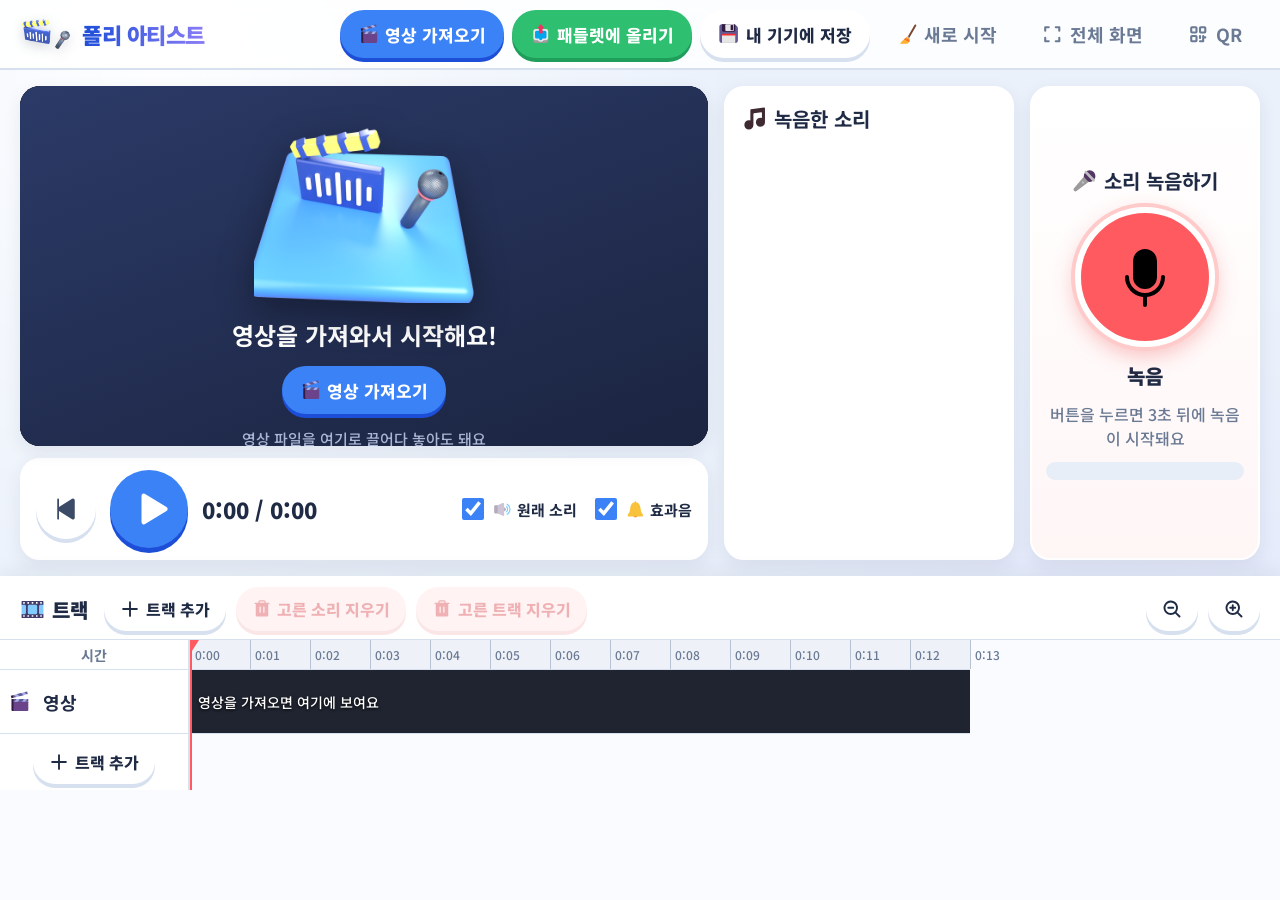
==== commit 687cb419: "Blender로 렌더한 3D 앱 아이콘·로고 적용 (실험) - blender/render_icon.py: 클래퍼보드+마이크 장면을 코드로 구성해 Cycles로 렌더 - 홈 화면 아" ====
--- a/foley-artist.html
+++ b/foley-artist.html
@@ -142,8 +142,7 @@
   border-bottom: 2px solid var(--line);
 }
 .logo { font-size: 26px; font-weight: 900; letter-spacing: -0.5px; white-space: nowrap; display: flex; align-items: center; gap: 10px; font-family: var(--font-display); }
-.logo-mark { display: inline-flex; align-items: center; background: var(--blue-soft); border-radius: 14px; padding: 4px 8px; gap: 2px; }
-.logo-mark .ic { width: 28px; height: 28px; }
+.logo-3d { width: 64px; height: auto; display: block; filter: drop-shadow(0 4px 6px rgba(31, 42, 68, 0.18)); }
 .logo-text { background: linear-gradient(90deg, var(--blue-dark), var(--purple)); -webkit-background-clip: text; background-clip: text; color: transparent; }
 .topbar-actions { display: flex; gap: 10px; align-items: center; flex-wrap: wrap; justify-content: flex-end; }
 
@@ -184,6 +183,7 @@
   background: linear-gradient(160deg, #2b3a67, #1b2440);
 }
 .big-emoji { font-size: 72px; line-height: 1; }
+.empty-3d { width: min(220px, 40%); height: auto; filter: drop-shadow(0 12px 18px rgba(0, 0, 0, 0.35)); }
 .empty-title { font-size: 24px; font-weight: 700; margin: 0; }
 .hint { color: #aab5d4; font-size: 15px; margin: 0; }
 
@@ -219,6 +219,7 @@
   .btn-big { font-size: 17px; padding: 11px 18px; min-height: 48px; }
   .topbar-actions { gap: 8px; }
   .logo { font-size: 22px; }
+  .logo-3d { width: 52px; }
   .time { font-size: 20px; min-width: 100px; }
 }
 .time { font-size: 22px; font-weight: 900; font-variant-numeric: tabular-nums; min-width: 120px; }
@@ -532,7 +533,7 @@
 
   <!-- 상단 바 -->
   <header class="topbar">
-    <div class="logo"><span class="logo-mark"><i data-emoji="🎬"></i><i data-emoji="🔊"></i></span><span class="logo-text">폴리 아티스트</span></div>
+    <div class="logo"><img class="logo-3d" src="[data-uri]" alt="" width="64" height="45"><span class="logo-text">폴리 아티스트</span></div>
     <div class="topbar-actions">
       <button id="btn-open-video" class="btn btn-big btn-blue"><i data-emoji="🎬"></i>영상 가져오기</button>
       <button id="btn-send" class="btn btn-big btn-green"><i data-emoji="📤"></i>패들렛에 올리기</button>
@@ -551,7 +552,7 @@
         <video id="video" playsinline preload="auto"></video>
 
         <div class="video-empty" id="video-empty">
-          <div class="big-emoji"><i data-emoji="🎬"></i></div>
+          <img class="empty-3d" src="[data-uri]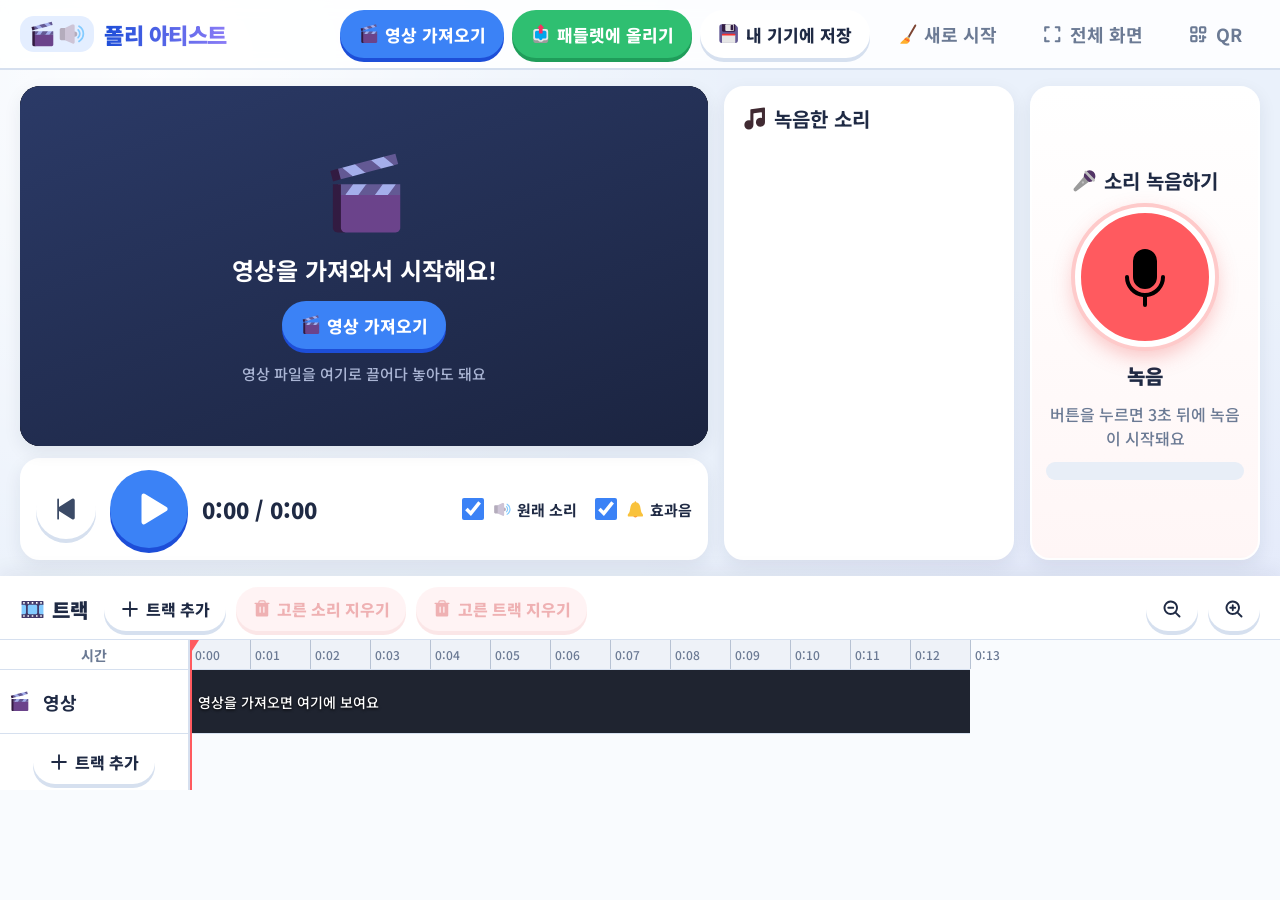
==== commit 19b64cb5: "3D 아이콘 실험 되돌리기 (학교용으로 가볍게 유지) Co-Authored-By: Claude Fable 5.1 <noreply@anthropic.com> Claude-Sessio" ====
--- a/foley-artist.html
+++ b/foley-artist.html
@@ -142,7 +142,8 @@
   border-bottom: 2px solid var(--line);
 }
 .logo { font-size: 26px; font-weight: 900; letter-spacing: -0.5px; white-space: nowrap; display: flex; align-items: center; gap: 10px; font-family: var(--font-display); }
-.logo-3d { width: 64px; height: auto; display: block; filter: drop-shadow(0 4px 6px rgba(31, 42, 68, 0.18)); }
+.logo-mark { display: inline-flex; align-items: center; background: var(--blue-soft); border-radius: 14px; padding: 4px 8px; gap: 2px; }
+.logo-mark .ic { width: 28px; height: 28px; }
 .logo-text { background: linear-gradient(90deg, var(--blue-dark), var(--purple)); -webkit-background-clip: text; background-clip: text; color: transparent; }
 .topbar-actions { display: flex; gap: 10px; align-items: center; flex-wrap: wrap; justify-content: flex-end; }
 
@@ -183,7 +184,6 @@
   background: linear-gradient(160deg, #2b3a67, #1b2440);
 }
 .big-emoji { font-size: 72px; line-height: 1; }
-.empty-3d { width: min(220px, 40%); height: auto; filter: drop-shadow(0 12px 18px rgba(0, 0, 0, 0.35)); }
 .empty-title { font-size: 24px; font-weight: 700; margin: 0; }
 .hint { color: #aab5d4; font-size: 15px; margin: 0; }
 
@@ -219,7 +219,6 @@
   .btn-big { font-size: 17px; padding: 11px 18px; min-height: 48px; }
   .topbar-actions { gap: 8px; }
   .logo { font-size: 22px; }
-  .logo-3d { width: 52px; }
   .time { font-size: 20px; min-width: 100px; }
 }
 .time { font-size: 22px; font-weight: 900; font-variant-numeric: tabular-nums; min-width: 120px; }
@@ -533,7 +532,7 @@
 
   <!-- 상단 바 -->
   <header class="topbar">
-    <div class="logo"><img class="logo-3d" src="[data-uri]" alt="" width="64" height="45"><span class="logo-text">폴리 아티스트</span></div>
+    <div class="logo"><span class="logo-mark"><i data-emoji="🎬"></i><i data-emoji="🔊"></i></span><span class="logo-text">폴리 아티스트</span></div>
     <div class="topbar-actions">
       <button id="btn-open-video" class="btn btn-big btn-blue"><i data-emoji="🎬"></i>영상 가져오기</button>
       <button id="btn-send" class="btn btn-big btn-green"><i data-emoji="📤"></i>패들렛에 올리기</button>
@@ -552,7 +551,7 @@
         <video id="video" playsinline preload="auto"></video>
 
         <div class="video-empty" id="video-empty">
-          <img class="empty-3d" src="[data-uri]